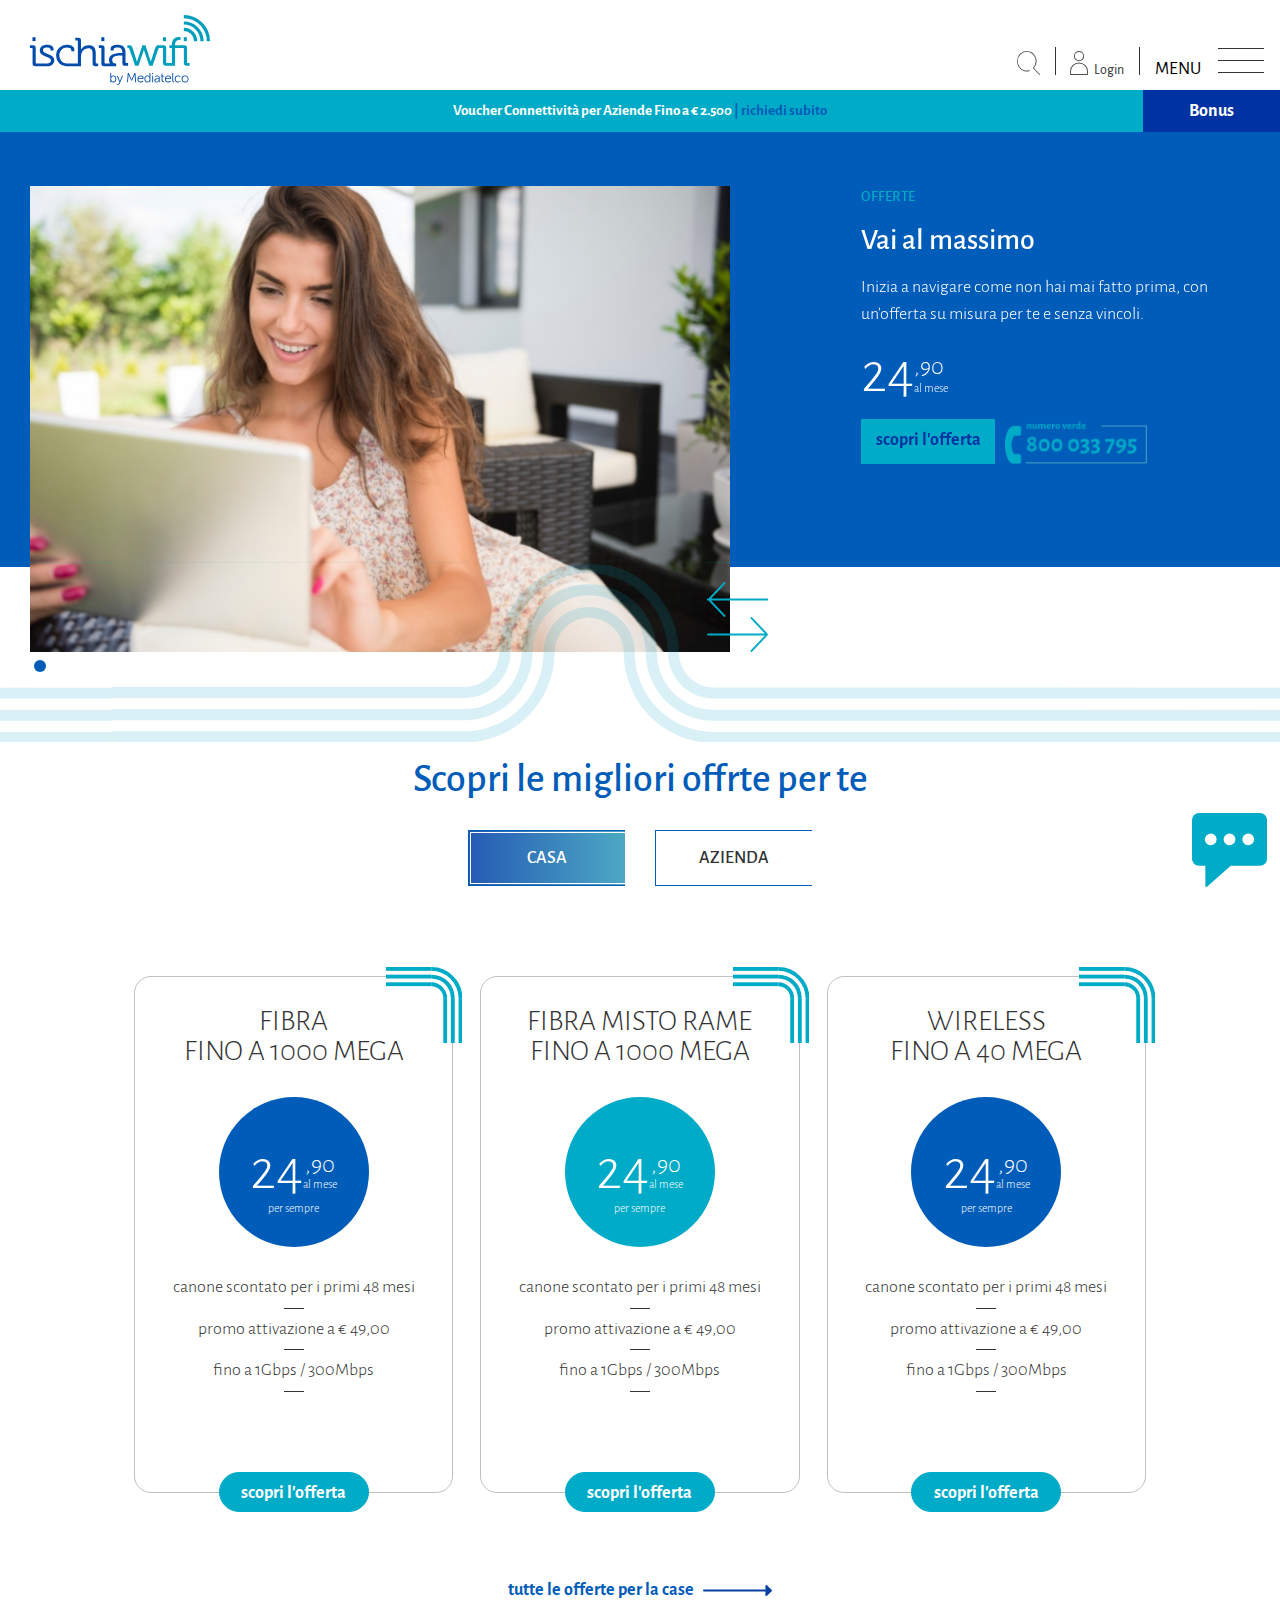
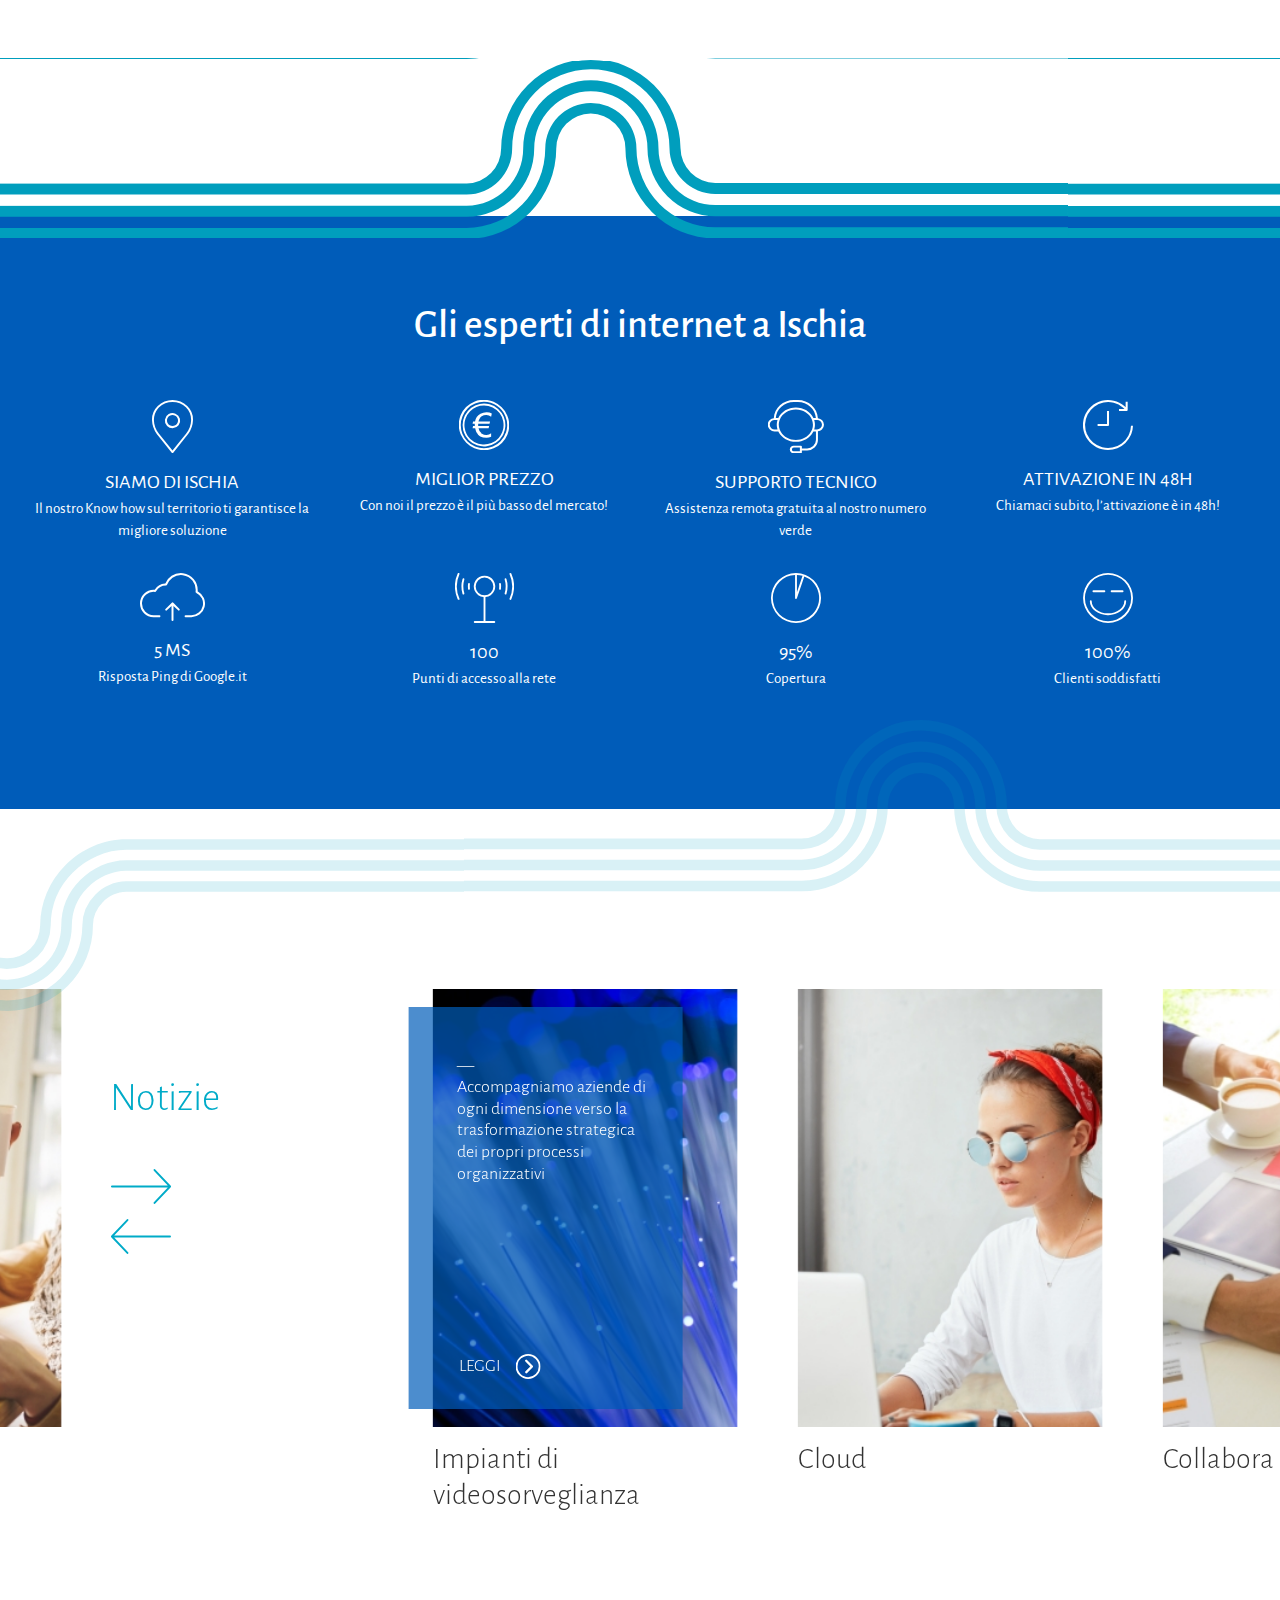
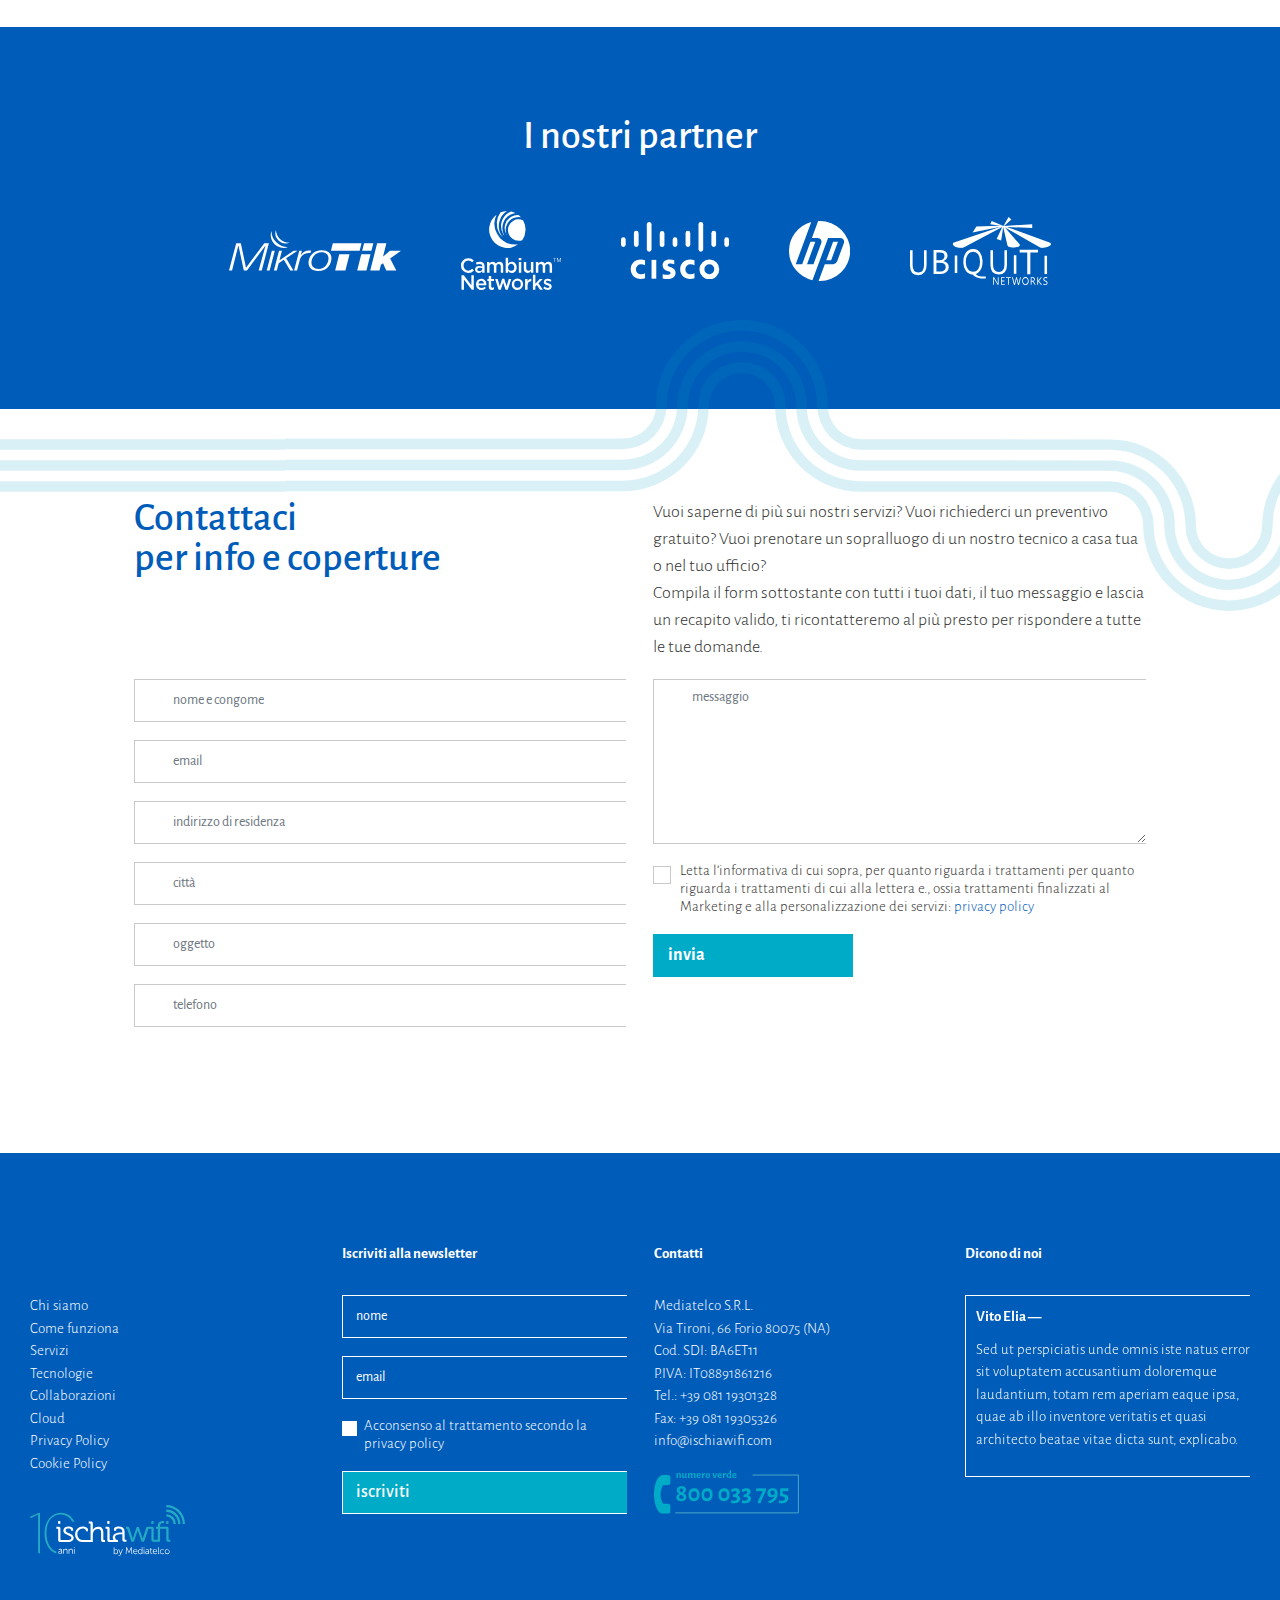
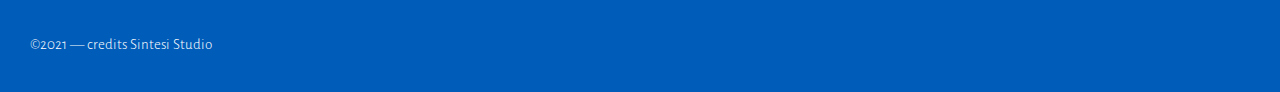
==== index.html @ 4b5c7eb9 "initial commit" ====
<!doctype>
<html lang="it">
    <head>
        <meta charset="utf-8" />
        <meta name="viewport" content="width=device-width, initial-scale=1" />
        <meta http-equiv="X-UA-Compatible" content="IE=edge" />
        <meta name="robots" content="noindex,nofollow" /> <!-- DA ELIMINARE IN LIVE -->
        <link rel="stylesheet" href="https://cdnjs.cloudflare.com/ajax/libs/font-awesome/6.1.0/css/all.min.css" integrity="sha512-10/jx2EXwxxWqCLX/hHth/vu2KY3jCF70dCQB8TSgNjbCVAC/8vai53GfMDrO2Emgwccf2pJqxct9ehpzG+MTw==" crossorigin="anonymous" referrerpolicy="no-referrer" />
        <link rel="stylesheet" href="https://cdnjs.cloudflare.com/ajax/libs/animate.css/4.1.1/animate.min.css" />
        <!-- <link rel="stylesheet" href="assets/css/jquery.fancybox.min.css" /> -->
        <link rel="stylesheet" href="assets/css/bootstrap.min.css" />
        <link rel="stylesheet" href="assets/css/swiper-bundle.min.css" />
        <link rel="stylesheet" href="assets/css/frontend.min.css" />
        <title>Ischia WiFi</title>
    </head>
    <body>
        <div class="app" id="app">
            <div class="app-content" id="app-content">
                <header>
                    <nav class="navbar-box fixed-top" id="nav-1">
                        <div class="container-full">
                            <a class="navbar-logo" href="/">
                                <img src="assets/images/logo.svg" alt="Ischia Wifi"/>
                            </a>

                            <div class="navbar-menu-wrap">
                                <ul class="navbar-menu">
                                    <li>
                                        <a href="">
                                            <img src="assets/images/icons/search.svg" alt="cerca" />
                                        </a>
                                    </li>
                                    <li>
                                        <a href="">
                                            <img src="assets/images/icons/account.svg" alt="Login" /> <span>Login</span>
                                        </a>
                                    </li>
                                    <li>
                                        <button class="navbar-toggler collapsed mr-auto" type="button" data-name="menu" data-toggle="collapse" data-target="#mainNavbar" aria-controls="mainNavbar" aria-expanded="false" aria-label="Toggle navigation">
                                            <span></span>
                                            <span></span>
                                            <span></span>
                                        </button>
                                    </li>
                                </ul>
                            </div>
                        </div>
                    </nav>


                    <nav class="menu1" id="menu1">
                        <div class="menu1-content">
                            <div class="container-full">
                                <div class="menu-1-header">
                                    <img src="assets/images/logo2.svg" style="width: 100%; max-width: 155px;">
                                </div>
                                <div class="row">
                                    <div class="col-lg-3 offset-lg-7">
                                        <button class="navbar-toggler me-auto" type="button" data-toggle="collapse" data-target="#mainNavbar" aria-controls="mainNavbar" aria-expanded="false" aria-label="Toggle navigation">
                                            <span></span>
                                            <span></span>
                                            <span></span>
                                        </button>
                                        
                                        <ul class="main">
                                            <li>
                                                <a href="#" class="active">Home</a>
                                            </li>
                                            <li>
                                                <a href="#" class="">Chi siamo</a>
                                            </li>
                                            <li>
                                                <a class="dropdown-toggle" href="#" id="navbarDropdown-1" role="button" data-toggle="dropdown" aria-haspopup="true" aria-expanded="false">
                                                    Privati
                                                </a>
                                                <div class="dropdown-menu" aria-labelledby="navbarDropdown-1">
                                                    <a class="dropdown-itemx" href="#">sotto menu</a>
                                                    <a class="dropdown-itemx" href="#">sotto menu</a>
                                                    <a class="dropdown-itemx" href="#">sotto menu</a>
                                                </div>
                                            </li>
                                            <li>
                                                <a class="dropdown-toggle" href="#" id="navbarDropdown-2" role="button" data-toggle="dropdown" aria-haspopup="true" aria-expanded="false">
                                                    Partite iva e aziende
                                                </a>
                                                <div class="dropdown-menu" aria-labelledby="navbarDropdown-2">
                                                    <a class="dropdown-itemx" href="#">sotto menu</a>
                                                    <a class="dropdown-itemx" href="#">sotto menu</a>
                                                    <a class="dropdown-itemx" href="#">sotto menu</a>
                                                </div>
                                            </li>
                                            <li>
                                                <a class="dropdown-toggle" href="#" id="navbarDropdown-2" role="button" data-toggle="dropdown" aria-haspopup="true" aria-expanded="false">
                                                    Servizi
                                                </a>
                                                <div class="dropdown-menu" aria-labelledby="navbarDropdown-2">
                                                    <a class="dropdown-itemx" href="#">sotto menu</a>
                                                    <a class="dropdown-itemx" href="#">sotto menu</a>
                                                    <a class="dropdown-itemx" href="#">sotto menu</a>
                                                </div>
                                            </li>
                                            <li>
                                                <a href="#" class="">Collabora con noi</a>
                                            </li>
                                            <li>
                                                <a href="#" class="">Contatti</a>
                                            </li>
                                        </ul>

                                        <div style="margin: 15px 0;">
                                            <a href="tel:800033795" target="_blank" rel="nofollow">
                                                <img src="assets/images/numero-verde.png" />
                                            </a>
                                        </div>

                                        <ul class="social-menu">
                                            <li><a href="#"><i class="fa-brands fa-facebook-square"></i></a></li>
                                            <li><a href="#"><i class="fa-brands fa-instagram-square"></i></a></li>
                                        </ul>
                                    </div>
                                </div>
                            </div>
                        </div>
                    </nav>
                </header>


                <main>
                    <section class="promo-top-line">
                        <div class="container-full">
                            Voucher Connettività per Aziende Fino a € 2.500 
                            <a href="#">| richiedi subito</a>
                            <a class="btn btn-primary" href="#">Bonus</a>
                        </div>
                    </section>



                    <section class="section-home-01 bg-10 half-top">
                        <div class="swiper-box swiper-box-home1">
                            <div class="swiper swiper-home1">
                                <div class="swiper-wrapper">
                                    <div class="swiper-slide">
                                        <div class="container-full">
                                            <div class="row">
                                                <div class="col-lg-7">
                                                    <div class="figure-3-2">
                                                        <figure class="img-bgas">
                                                            <img src="assets/images/examples/foto-01.jpg" />
                                                        </figure>
                                                    </div>
                                                </div>
                                                <div class="col-lg-4 offset-lg-1">
                                                    <div class="promo-item-swiper">
                                                        <div class="promo-type">Offerte</div>
                                                        <h3>Vai al massimo</h3>
                                                        <p>Inizia a navigare come non hai mai fatto prima, con un’offerta su misura per te e senza vincoli.</p>
                                                        <div class="pricebox">
                                                            <span>24</span>
                                                            <span>
                                                                <span>,90</span>
                                                                <span>al mese</span>
                                                            </span>
                                                        </div>
                                                        <ul class="buttons">
                                                            <li>
                                                                <a class="btn btn-30" href="#">scopri l'offerta</a>
                                                            </li>
                                                            <li>
                                                                <a class="numer-verde" href="tel:800033795" target="_blank" rel="nofollow">
                                                                    <img class="numero-verde" src="assets/images/numero-verde.png" />
                                                                </a>
                                                            </li>
                                                        </ul>
                                                    </div>
                                                </div>
                                            </div>
                                        </div>
                                    </div>
                                </div>
                            </div>
                            <div 
                                class="trama enllax"
                                data-enllax-offset="0"
                                data-enllax-ratio="-.2"
                                data-enllax-type="background"
                                data-enllax-direction="horizontal"
                            ></div>
                            <div class="swiper-pagination"></div>
                            <div class="swiper-palette">
                                <div class="swiper-button-prev"></div>
                                <div class="swiper-button-next"></div>
                            </div>
                        </div>
                    </section>


                    <section class="section-main only-padding-bottom pt-3">
                        <div class="container-full"> <!-- .container -->
                            <div class="section-title text-center">
                                <h2>Scopri le migliori offrte per te</h2>
                            </div>

                            <div class="promoTab-wrap">
                                <ul class="nav nav-tabs" id="promoTab" role="tablist">
                                    <li class="nav-item" role="presentation">
                                        <button class="nav-link active" id="home-tab" data-bs-toggle="tab" data-bs-target="#home" type="button" role="tab" aria-controls="home" aria-selected="true">Casa</button>
                                    </li>
                                    <li class="nav-item" role="presentation">
                                        <button class="nav-link" id="business-tab" data-bs-toggle="tab" data-bs-target="#business" type="button" role="tab" aria-controls="business" aria-selected="false">Azienda</button>
                                    </li>
                                </ul>
                                <div class="tab-content" id="promoTabContent">
                                    <div class="tab-pane fade show active" id="home" role="tabpanel" aria-labelledby="home-tab">
                                        <div class="row"> <!-- .row -->
                                            <div class="col-xl-10 offset-xl-1">
                                                <div class="row mb-5">
                                                    <div class="col-md-6 col-lg-4">
                                                        <article class="promo-item">
                                                            <a href="#">
                                                                <h3>Fibra<br/>fino a 1000 mega</h3>
                                                                <div class="pricebox">
                                                                    <span>24</span>
                                                                    <span>
                                                                        <span>,90</span>
                                                                        <span>al mese</span>
                                                                        <span>per sempre</span>
                                                                    </span>
                                                                </div>
                                                                <ul class="listbox">
                                                                    <li>canone scontato per i primi 48 mesi</li>
                                                                    <li>promo attivazione a € 49,00</li>
                                                                    <li>fino a 1Gbps / 300Mbps</li>
                                                                </ul>
                                                                <ul class="buttons">
                                                                    <li>
                                                                        <button class="btn btn-30">
                                                                            scopri l'offerta
                                                                        </button>
                                                                    </li>
                                                                </ul>
                                                            </a>
                                                        </article>
                                                    </div>
                                                    <div class="col-md-6 col-lg-4">
                                                        <article class="promo-item">
                                                            <a href="#">
                                                                <h3>Fibra misto rame<br/>fino a 1000 mega</h3>
                                                                <div class="pricebox bg-30">
                                                                    <span>24</span>
                                                                    <span>
                                                                        <span>,90</span>
                                                                        <span>al mese</span>
                                                                        <span>per sempre</span>
                                                                    </span>
                                                                </div>
                                                                <ul class="listbox">
                                                                    <li>canone scontato per i primi 48 mesi</li>
                                                                    <li>promo attivazione a € 49,00</li>
                                                                    <li>fino a 1Gbps / 300Mbps</li>
                                                                </ul>
                                                                <ul class="buttons">
                                                                    <li>
                                                                        <button class="btn btn-30">
                                                                            scopri l'offerta
                                                                        </button>
                                                                    </li>
                                                                </ul>
                                                            </a>
                                                        </article>
                                                    </div>
                                                    <div class="col-md-6 col-lg-4">
                                                        <article class="promo-item">
                                                            <a href="#">
                                                                <h3>Wireless<br/>fino a 40 mega</h3>
                                                                <div class="pricebox">
                                                                    <span>24</span>
                                                                    <span>
                                                                        <span>,90</span>
                                                                        <span>al mese</span>
                                                                        <span>per sempre</span>
                                                                    </span>
                                                                </div>
                                                                <ul class="listbox">
                                                                    <li>canone scontato per i primi 48 mesi</li>
                                                                    <li>promo attivazione a € 49,00</li>
                                                                    <li>fino a 1Gbps / 300Mbps</li>
                                                                </ul>
                                                                <ul class="buttons">
                                                                    <li>
                                                                        <button class="btn btn-30">
                                                                            scopri l'offerta
                                                                        </button>
                                                                    </li>
                                                                </ul>
                                                            </a>
                                                        </article>
                                                    </div>
                                                </div>

                                                <div class="text-center mb-5">
                                                    <a href="#" class="link-all">
                                                        tutte le offerte per la case&nbsp;&nbsp;&nbsp;<img src="assets/images/icons/arrow2-next-blue.svg" />
                                                    </a>
                                                </div>
                                            </div>
                                        </div> <!-- /.row -->
                                    </div>
                                    <div class="tab-pane fade" id="business" role="tabpanel" aria-labelledby="business-tab">
                                        <div class="row"> <!-- .row -->
                                            <div class="col-xl-10 offset-xl-1">
                                                <div class="row mb-5">
                                                    <div class="col-md-6 col-lg-4">
                                                        <article class="promo-item">
                                                            <a href="#">
                                                                <h3>Fibra<br/>fino a 1000 mega</h3>
                                                                <div class="pricebox">
                                                                    <span>24</span>
                                                                    <span>
                                                                        <span>,90</span>
                                                                        <span>al mese</span>
                                                                        <span>per sempre</span>
                                                                    </span>
                                                                </div>
                                                                <ul class="listbox">
                                                                    <li>canone scontato per i primi 48 mesi</li>
                                                                    <li>promo attivazione a € 49,00</li>
                                                                    <li>fino a 1Gbps / 300Mbps</li>
                                                                </ul>
                                                                <ul class="buttons">
                                                                    <li>
                                                                        <button class="btn btn-30">
                                                                            scopri l'offerta
                                                                        </button>
                                                                    </li>
                                                                </ul>
                                                            </a>
                                                        </article>
                                                    </div>
                                                    <div class="col-md-6 col-lg-4">
                                                        <article class="promo-item">
                                                            <a href="#">
                                                                <h3>Fibra misto rame<br/>fino a 1000 mega</h3>
                                                                <div class="pricebox bg-30">
                                                                    <span>24</span>
                                                                    <span>
                                                                        <span>,90</span>
                                                                        <span>al mese</span>
                                                                        <span>per sempre</span>
                                                                    </span>
                                                                </div>
                                                                <ul class="listbox">
                                                                    <li>canone scontato per i primi 48 mesi</li>
                                                                    <li>promo attivazione a € 49,00</li>
                                                                    <li>fino a 1Gbps / 300Mbps</li>
                                                                </ul>
                                                                <ul class="buttons">
                                                                    <li>
                                                                        <button class="btn btn-30">
                                                                            scopri l'offerta
                                                                        </button>
                                                                    </li>
                                                                </ul>
                                                            </a>
                                                        </article>
                                                    </div>
                                                    <div class="col-md-6 col-lg-4">
                                                        <article class="promo-item">
                                                            <a href="#">
                                                                <h3>Wireless<br/>fino a 40 mega</h3>
                                                                <div class="pricebox">
                                                                    <span>24</span>
                                                                    <span>
                                                                        <span>,90</span>
                                                                        <span>al mese</span>
                                                                        <span>per sempre</span>
                                                                    </span>
                                                                </div>
                                                                <ul class="listbox">
                                                                    <li>canone scontato per i primi 48 mesi</li>
                                                                    <li>promo attivazione a € 49,00</li>
                                                                    <li>fino a 1Gbps / 300Mbps</li>
                                                                </ul>
                                                                <ul class="buttons">
                                                                    <li>
                                                                        <button class="btn btn-30">
                                                                            scopri l'offerta
                                                                        </button>
                                                                    </li>
                                                                </ul>
                                                            </a>
                                                        </article>
                                                    </div>
                                                </div>

                                                <div class="text-center">
                                                    <a href="#" class="link-all">
                                                        tutte le offerte per la aziende&nbsp;&nbsp;&nbsp;<img src="assets/images/icons/arrow2-next-blue.svg" />
                                                    </a>
                                                </div>
                                            </div>
                                        </div> <!-- /.row -->
                                    </div>
                                </div>
                            </div>
                        </div> <!-- /.container -->
                        <div 
                            class="home-trama2"
                            data-enllax-offset="0"
                            data-enllax-ratio=".2"
                            data-enllax-type="background"
                            data-enllax-direction="horizontal"
                        ></div>
                    </section>



                    <section class="section-main bg-10">
                        <div class="container-full">
                            <div class="section-title text-center mb-5">
                                <h2>Gli esperti di internet a Ischia</h2>
                            </div>
                            <div class="row">
                                <div class="col-6 col-md-4 col-lg-3">
                                    <article class="service-item">
                                        <img class="ico" src="assets/images/icons/map.svg" />
                                        <h4>Siamo di Ischia</h4>
                                        <p>Il nostro Know how sul territorio ti garantisce la migliore soluzione</p>
                                    </article>
                                </div>
                                <div class="col-6 col-md-4 col-lg-3">
                                    <article class="service-item">
                                        <img class="ico" src="assets/images/icons/miglior-prezzo.svg" />
                                        <h4>Miglior prezzo</h4>
                                        <p>Con noi il prezzo è il più basso del mercato!</p>
                                    </article>
                                </div>
                                <div class="col-6 col-md-4 col-lg-3">
                                    <article class="service-item">
                                        <img class="ico" src="assets/images/icons/supporto-tecnico.svg" />
                                        <h4>Supporto tecnico</h4>
                                        <p>Assistenza remota gratuita al nostro numero verde</p>
                                    </article>
                                </div>
                                <div class="col-6 col-md-4 col-lg-3">
                                    <article class="service-item">
                                        <img class="ico" src="assets/images/icons/tempo-attivazione.svg" />
                                        <h4>Attivazione in 48H</h4>
                                        <p>Chiamaci subito, l’attivazione è in 48h!</p>
                                    </article>
                                </div>
                                <div class="col-6 col-md-4 col-lg-3">
                                    <article class="service-item">
                                        <img class="ico" src="assets/images/icons/ping.svg" />
                                        <h4>5 MS</h4>
                                        <p>Risposta Ping di Google.it</p>
                                    </article>
                                </div>
                                <div class="col-6 col-md-4 col-lg-3">
                                    <article class="service-item">
                                        <img class="ico" src="assets/images/icons/punti-accesso.svg" />
                                        <h4>100</h4>
                                        <p>Punti di accesso alla rete</p>
                                    </article>
                                </div>
                                <div class="col-6 col-md-4 col-lg-3">
                                    <article class="service-item">
                                        <img class="ico" src="assets/images/icons/copertura.svg" />
                                        <h4>95%</h4>
                                        <p>Copertura</p>
                                    </article>
                                </div>
                                <div class="col-6 col-md-4 col-lg-3">
                                    <article class="service-item">
                                        <img class="ico" src="assets/images/icons/smile.svg" />
                                        <h4>100%</h4>
                                        <p>Clienti soddisfatti</p>
                                    </article>
                                </div>
                            </div>
                        </div>
                        <div 
                            class="home-trama3"
                            data-enllax-offset="0"
                            data-enllax-ratio="-.2"
                            data-enllax-type="background"
                            data-enllax-direction="horizontal"
                        ></div>
                    </section>



                    <section class="section section-main section-home-notices">
                        
                        <div class="container-full">
                            <div class="swiper-box swiper-box-notices">
                                <div class="swiper swiper-notices">
                                    <div class="swiper-wrapper">
                                        <div class="swiper-slide">
                                            <div class="notice-item">
                                                <a href="#">
                                                    <div class="figure-r2">
                                                        <figure class="img-bgas">
                                                            <img src="assets/images/examples/notice-01.jpg"
                                                                srcset=""
                                                                sizes="" 
                                                                alt="" 
                                                            />
                                                        </figure>
                                                        <div class="notice-item-content">
                                                            <span>
                                                                Accompagniamo aziende di ogni dimensione verso la trasformazione strategica dei propri processi organizzativi
                                                            </span>
                                                            <div>
                                                                <span class="link-more" href="#" rel="nofollow">Leggi</span>
                                                            </div>
                                                        </div>
                                                    </div>
                                                    <div class="notice-body">
                                                        <h3>Cloud</h3>
                                                    </div>
                                                </a>
                                            </div>
                                        </div>
                                        <div class="swiper-slide">
                                            <div class="notice-item">
                                                <a href="#">
                                                    <div class="figure-r2">
                                                        <figure class="img-bgas">
                                                            <img src="assets/images/examples/notice-02.jpg"
                                                                srcset=""
                                                                sizes="" 
                                                                alt="" 
                                                            />
                                                        </figure>
                                                        <div class="notice-item-content">
                                                            <span>
                                                                Accompagniamo aziende di ogni dimensione verso la trasformazione strategica dei propri processi organizzativi
                                                            </span>
                                                            <div>
                                                                <span class="link-more" href="#" rel="nofollow">Leggi</span>
                                                            </div>
                                                        </div>
                                                    </div>
                                                    <div class="notice-body">
                                                        <h3>Collabora con noi</h3>
                                                    </div>
                                                </a>
                                            </div>
                                        </div>
                                        <div class="swiper-slide">
                                            <div class="notice-item">
                                                <a href="#">
                                                    <div class="figure-r2">
                                                        <figure class="img-bgas">
                                                            <img src="assets/images/examples/notice-03.jpg"
                                                                srcset=""
                                                                sizes="" 
                                                                alt="" 
                                                            />
                                                        </figure>
                                                        <div class="notice-item-content">
                                                            <span>
                                                                Accompagniamo aziende di ogni dimensione verso la trasformazione strategica dei propri processi organizzativi
                                                            </span>
                                                            <div>
                                                                <span class="link-more" href="#" rel="nofollow">Leggi</span>
                                                            </div>
                                                        </div>
                                                    </div>
                                                    <div class="notice-body">
                                                        <h3>Ospitalità</h3>
                                                    </div>
                                                </a>
                                            </div>
                                        </div>
                                        <div class="swiper-slide">
                                            <div class="notice-item">
                                                <a href="#">
                                                    <div class="figure-r2">
                                                        <figure class="img-bgas">
                                                            <img src="assets/images/examples/notice-04.jpg"
                                                                srcset=""
                                                                sizes="" 
                                                                alt="" 
                                                            />
                                                        </figure>
                                                        <div class="notice-item-content">
                                                            <span>
                                                                Accompagniamo aziende di ogni dimensione verso la trasformazione strategica dei propri processi organizzativi
                                                            </span>
                                                            <div>
                                                                <span class="link-more" href="#" rel="nofollow">Leggi</span>
                                                            </div>
                                                        </div>
                                                    </div>
                                                    <div class="notice-body">
                                                        <h3>Impianti di videosorveglianza</h3>
                                                    </div>
                                                </a>
                                            </div>
                                        </div>
                                    </div>
                    
                                    <div class="slide-main">
                                        <div class="section-title">
                                            <h2>Notizie</h2>
                                        </div>
                                        <div class="swiper-palette">
                                            <div class="swiper-button-next"></div>
                                            <div class="swiper-button-prev"></div>
                                        </div>
                                    </div>
                    
                                    <!-- <div class="swiper-palette">
                                        <div class="swiper-button-next"></div>
                                        <div class="swiper-button-prev"></div>
                                    </div> -->
                                </div>
                            </div>
                        </div>
                    </section>



                    <section class="section-main bg-10">
                        <div class="container-full">
                            <div class="section-title text-center mb-5">
                                <h2>I nostri partner</h2>
                            </div>
                            <div class="partners">
                                <ul>
                                    <li>
                                        <img src="/assets/images/partners/microtik.svg" alt="MicroTik" />
                                    </li>
                                    <li>
                                        <img src="/assets/images/partners/cambium-networks.svg" alt="MicroTik" />
                                    </li>
                                    <li>
                                        <img src="/assets/images/partners/cisco.svg" alt="Cisco" />
                                    </li>
                                    <li>
                                        <img src="/assets/images/partners/hp.svg" alt="HP" />
                                    </li>
                                    <li>
                                        <img src="/assets/images/partners/ubiquity.svg" alt="Ubiquity" />
                                    </li>
                                </ul>
                            </div>
                        </div>
                        <div
                            class="home-trama3"
                            data-enllax-offset="0"
                            data-enllax-ratio=".2"
                            data-enllax-type="background"
                            data-enllax-direction="horizontal"
                        ></div>
                    </section>




                    <section class="section-main">
                        <div class="container-full">
                            <div class="row">
                                <div class="col-xl-10 offset-xl-1">
                                    <div class="row">
                                        <div class="col-lg-6">
                                            <div class="section-title mb-5">
                                                <h2>Contattaci <br/>per info e coperture</h2>
                                            </div>
                                        </div>
                                        <div class="col-lg-6">
                                            <p>
                                                Vuoi saperne di più sui nostri servizi? Vuoi richiederci un preventivo gratuito? Vuoi prenotare un sopralluogo di un nostro tecnico a casa tua o nel tuo ufficio?
                                                <br/>
                                                Compila il form sottostante con tutti i tuoi dati, il tuo messaggio e lascia un recapito valido, ti ricontatteremo al più presto per rispondere a tutte le tue domande.
                                            </p>
                                        </div>
                                    </div>
                                    <form id="form-1" class="form-1" method="post" action="#">
                                    <div class="row">
                                        <div class="col-lg-6">
                                            <div class="input-group mb-3">
                                                <span class="input-group-text" id="addon1-name">
                                                    <i class="fa-solid fa-circle-user"></i>
                                                </span>
                                                <input type="text" class="form-control" name="name" id="name" placeholder="nome e congome" aria-label="nome e cognome" aria-describedby="addon1-name" />
                                            </div>
                                            <div class="input-group mb-3">
                                                <span class="input-group-text" id="addon1-email">
                                                    <i class="fa-solid fa-at"></i>
                                                </span>
                                                <input type="email" class="form-control" name="email" id="email" placeholder="email" aria-label="email" aria-describedby="addon1-email" />
                                            </div>
                                            <div class="input-group mb-3">
                                                <span class="input-group-text" id="addon1-address">
                                                    <i class="fa-solid fa-location-pin"></i>
                                                </span>
                                                <input type="text" class="form-control" name="address" id="address" placeholder="indirizzo di residenza" aria-label="indirizzo di residenza" aria-describedby="addon1-address" />
                                            </div>
                                            <div class="input-group mb-3">
                                                <span class="input-group-text" id="addon1-city">
                                                    <i class="fa-solid fa-location-pin"></i>
                                                </span>
                                                <input type="text" class="form-control" name="city" id="city" placeholder="città" aria-label="città" aria-describedby="addon1-city" />
                                            </div>
                                            <div class="input-group mb-3">
                                                <span class="input-group-text" id="addon1-object">
                                                    <i class="fa-solid fa-pen"></i>
                                                </span>
                                                <input type="text" class="form-control" name="subject" id="subject" placeholder="oggetto" aria-label="oggetto" aria-describedby="addon1-object" />
                                            </div>
                                            <div class="input-group mb-3">
                                                <span class="input-group-text" id="addon1-phone">
                                                    <i class="fa-solid fa-phone"></i>
                                                </span>
                                                <input type="text" class="form-control" name="phone" id="phone" placeholder="telefono" aria-label="telefono" aria-describedby="addon1-phone" />
                                            </div>
                                        </div>
                                        <div class="col-lg-6">
                                            <div class="input-group mb-3 input-group-textarea">
                                                <span class="input-group-text" id="addon1-message">
                                                    <i class="fa-solid fa-pen"></i>
                                                </span>
                                                <textarea class="form-control" name="message" id="message" placeholder="messaggio" aria-label="messaggio" aria-describedby="addon1-message"></textarea>
                                            </div>

                                            <div class="form-check mb-3">
                                                <input class="form-check-input" type="checkbox" value="1" id="privacy">
                                                <label class="form-check-label" for="privacy">
                                                    Letta l’informativa di cui sopra, per quanto riguarda i trattamenti per quanto riguarda i trattamenti di cui alla lettera e., ossia trattamenti finalizzati al Marketing e alla personalizzazione dei servizi:
                                                    <a href="#" target="_blank">privacy policy</a>
                                                </label>
                                            </div>

                                            <button type="submit" class="btn btn-primary">
                                                invia
                                            </button>
                                        </div>
                                    </div>
                                    </form>
                                </div>
                            </div>
                            
                        </div>
                    </section>
                    
                </main>

                <footer>
                    <div class="container-full">
                        <div class="row">
                            <div class="col-lg-3">
                                <div class="footer-title">&nbsp;</div>
                                <ul class="footer-menu">
                                    <li><a href="#">Chi siamo</a></li>
                                    <li><a href="#">Come funziona</a></li>
                                    <li><a href="#">Servizi</a></li>
                                    <li><a href="#">Tecnologie</a></li>
                                    <li><a href="#">Collaborazioni</a></li>
                                    <li><a href="#">Cloud</a></li>
                                    <li><a href="#">Privacy Policy</a></li>
                                    <li><a href="#">Cookie Policy</a></li>
                                </ul>
                                <div class="logo">
                                    <img src="assets/images/logo2.svg" />
                                </div>
                            </div>
                            <div class="col-lg-3">
                                <div class="footer-title">Iscriviti alla newsletter</div>
                                <form id="form-newsletter" class="form-1" method="post" action="#">
                                    <div class="mb-3">
                                        <input type="text" class="form-control" name="newsletter_name" id="newsletter_name" placeholder="nome" />
                                    </div>
                                    <div class="mb-3">
                                        <input type="email" class="form-control" name="newsletter_email" id="newsletter_email" placeholder="email" />
                                    </div>
                                    <div class="form-check mb-3">
                                        <input class="form-check-input" type="checkbox" value="1" id="privacy">
                                        <label class="form-check-label" for="privacy">
                                            Acconsenso al trattamento secondo la <a href="#" target="_blank">privacy policy</a>
                                        </label>
                                    </div>
                                    <div class="mb-3">
                                        <button type="submit" class="btn btn-primary">
                                            iscriviti
                                        </button>
                                    </div>
                                </form>
                            </div>
                            <div class="col-lg-3">
                                <div class="footer-title">Contatti</div>
                                Mediatelco S.R.L.<br/>
                                Via Tironi, 66 Forio 80075 (NA)<br/>
                                Cod. SDI: BA6ET11 <br/>
                                P.IVA: IT08891861216<br/>
                                Tel.: +39 081 19301328<br/>
                                Fax: +39 081 19305326<br/>
                                info@ischiawifi.com<br/>
                                <div style="margin-bottom: 15px;"></div>
                                
                                <a href="tel:800033795" target="_blank" rel="nofollow">
                                    <img src="assets/images/numero-verde.png" style="margin-bottom: 15px;" />
                                </a>

                                <ul class="social-menu">
                                    <li><a href="#"><i class="fa-brands fa-facebook-square"></i></a></li>
                                    <li><a href="#"><i class="fa-brands fa-instagram-square"></i></a></li>
                                </ul>
                            </div>
                            <div class="col-lg-3">
                                <div class="footer-title">Dicono di noi</div>
                                
                                <div class="footer-reviews">
                                    <div class="swiper-box swiper-box-reviews">
                                        <div class="swiper swiper-reviews">
                                            <div class="swiper-wrapper">
                                                <div class="swiper-slide">
                                                    <article class="footer-review">
                                                        <div class="author">Vito Elia</div>
                                                        <p>
                                                            Sed ut perspiciatis unde omnis iste natus error sit voluptatem accusantium doloremque laudantium, totam rem aperiam eaque ipsa, quae ab illo inventore veritatis et quasi architecto beatae vitae dicta sunt, explicabo.
                                                        </p>
                                                    </article>
                                                </div>
                                                <div class="swiper-slide">
                                                    <article class="footer-review">
                                                        <div class="author">Mario Iacono</div>
                                                        <p>
                                                            Sed ut perspiciatis unde omnis iste natus error sit voluptatem accusantium doloremque laudantium, totam rem aperiam eaque ipsa, quae ab illo inventore veritatis et quasi architecto beatae vitae dicta sunt, explicabo.
                                                        </p>
                                                    </article>
                                                </div>
                                            </div>
                                        </div>
                                    </div>
                                </div>
                            </div>
                        </div>

                        <div class="row">
                            <div class="col-lg-12">
                                ©2021 — credits <a href="https://www.sintesistudio.com" target="_blank">Sintesi Studio</a>
                            </div>
                            <div class="col-lg-3">
                                
                            </div>
                        </div>
                    </div>
                </footer>

                <ul class="fixed-buttons">
                    <li><a href="" target="_blank"><img src="assets/images/icons/chat.svg" /></a></li>
                </ul>
            </div>
        </div>

        <script src="assets/js/jquery-3.6.0.min.js"></script>
        <script src="assets/js/bootstrap.min.js"></script>
        <script src="assets/js/swiper-bundle.min.js"></script>
        <!-- <script src="assets/js/rellax.min.js"></script> -->
        <script src="assets/js/jquery.enllax.min.js"></script>
        <!-- <script src="assets/js/jquery.fancybox.min.js"></script> -->

        <script src="assets/js/main.js"></script>
    </body>
</html>
---- assets/css/frontend.min.css ----
@import url("https://fonts.googleapis.com/css2?family=Alegreya+Sans:wght@300;400;500;700&display=swap");.menu1 ul.main li,.menu1 ul.main a,.menu1 ul.main a:visited,.menu1 ul.lang-menu,.menu1 ul.social-menu,html,body,.hero-phrase .hero-phrase-content>span:nth-child(2),.link-more,footer{font-family:"Alegreya Sans",sans-serif;font-weight:300;font-style:normal}.navbar-toggler::before,header .navbar-menu li>a{font-family:"Alegreya Sans",sans-serif;font-weight:400;font-style:normal}header .navbar-menu li,.menu1 ul li a.active,.menu1 ul li a:hover,h1,h2,h3,h4,h5,h6,.btn,.promo-top-line,.hero-phrase .hero-phrase-content>span:nth-child(1),footer .footer-title{font-family:"Alegreya Sans",sans-serif;font-weight:700;font-style:normal}*:focus{outline:none !important}.pt-10,.py-10{padding-top:8rem !important}.pb-10,.py-10{padding-bottom:8rem !important}.mt-10,.my-10{padding-top:8rem !important}.mb-10,.my-10{padding-bottom:8rem !important}.bg-transparent{background-color:transparent}.no-gutter.row{margin-left:0;margin-right:0}.no-gutter.container,.no-gutter.container-fluid,.no-gutter>[class^="col-"]{padding-left:0;padding-right:0}.no-padding{padding:0 !important}.full-height{height:100%}.full-height-vh{min-height:100vh;position:relative}.full-width{width:100%}@media screen and (max-width: 991px){.order-lg-0{order:0}.order-lg-1{order:1}}.flutter-wrap{position:relative;display:flex;flex-wrap:wrap}.flutter-wrap.flutter-right{justify-content:flex-end}.flutter-wrap .flutter-box{max-width:615px;padding-top:5rem;padding-bottom:5rem;padding-left:15px;padding-right:15px}.flex-row{display:flex;flex-wrap:wrap}.flex-col{width:30%}header .navbar-menu,.menu1 ul.lang-menu,.menu1 ul.social-menu,.promo-item .listbox,.promo-item .buttons,.promo-item-swiper .buttons,.partners ul,footer .footer-menu,footer .social-menu,footer .footer-logos,.fixed-buttons{margin:0;padding:0}header .navbar-menu li,.menu1 ul.lang-menu li,.menu1 ul.social-menu li,.promo-item .listbox li,.promo-item .buttons li,.promo-item-swiper .buttons li,.partners ul li,footer .footer-menu li,footer .social-menu li,footer .footer-logos li,.fixed-buttons li{list-style:none}.img{background-position:center;background-repeat:no-repeat;background-size:cover}.img.all{width:100%;height:100%}.img-fixed{background-attachment:fixed}.img-bgas{position:relative;overflow:hidden;margin:0}.img-bgas img,.img-bgas video{object-fit:cover;width:100%;height:100%}.swiper-box-home1 .figure-3-2 figure{position:absolute;top:0;left:0;right:0;bottom:0}.figure-qq{padding-top:100%;position:relative;background-color:#363735}.figure-3-2{padding-top:66.6%;position:relative}.figure-4-3{padding-top:75%;position:relative}.figure-3-4{padding-top:133.33%;position:relative}.figure-16-9{padding-top:56.25%;position:relative}.figure-9-16{padding-top:177.77%;position:relative}.figure-r1{padding-top:66.25%;position:relative}.figure-r2{padding-top:143.33%;position:relative}.figure-qq figure,.figure-4-3 figure,.figure-3-4 figure,.figure-16-9 figure,.figure-9-16 figure,.figure-r1 figure,.figure-r2 figure{position:absolute;top:0;left:0;right:0;bottom:0}.full-width img{width:100%}header .navbar-box{height:90px}header .navbar-box .navbar-logo{position:relative;display:block;height:100%;transition:all .35s ease}header .navbar-box .navbar-logo .logo,header .navbar-box .navbar-logo img{width:100%;height:calc(100% + 10px);transition:all .35s ease}@media screen and (max-width: 575px){header .navbar-box .navbar-logo{width:133px}}.navbar-toggler{position:relative;width:48px;height:28px;padding:0;margin-left:63px}.navbar-toggler:focus{box-shadow:none}.navbar-toggler::before{content:attr(data-name);display:block;width:60px;position:absolute;bottom:-4px;left:-70px;text-transform:uppercase;font-size:18px;transition:color .35s ease}@media screen and (max-width: 767px){.navbar-toggler{margin-left:0}.navbar-toggler::before{display:none}}.navbar-toggler span{display:block;background-color:#333;height:1px;width:100%;margin-bottom:11px;position:relative;right:0;opacity:1;transform:rotate(0deg);transition:transform .35s ease-in-out, background-color .35s ease, width .35s ease-in-out}.navbar-toggler:not(.collapsed){top:-10px}.navbar-toggler:not(.collapsed) span:nth-child(1){position:absolute;right:0;top:5px;transform:rotate(135deg);opacity:0.9}.navbar-toggler:not(.collapsed) span:nth-child(3){position:absolute;right:0;top:5px;width:100%;transform:rotate(-135deg);opacity:0.9}.navbar-toggler:not(.collapsed) span:nth-child(2){opacity:0}header .navbar-box{padding:15px 0;background-color:#fff}header .navbar-box>.container-full{display:flex;flex-wrap:wrap;flex-direction:row;align-items:center;justify-content:space-between;height:100%}header .navbar-box a{color:#005CB9}header .navbar-menu-wrap{position:relative;width:calc(100% - 193px);display:flex;height:100%;flex-direction:row;align-items:flex-end;justify-content:flex-end}@media screen and (max-width: 575px){header .navbar-menu-wrap{width:calc(100% - 133px)}}header .navbar-menu{display:inline-flex;flex-direction:row;align-items:flex-start;justify-content:flex-end;margin-left:-15px;margin-right:-15px;height:100%}header .navbar-menu li{position:relative;display:flex;align-items:flex-end;height:100%;padding-left:15px;padding-right:15px;font-size:14px}header .navbar-menu li>a{display:flex;align-items:flex-end;color:#333;height:100%;fonot-size:15px}header .navbar-menu li>a>span{position:relative;top:6px;margin-left:6px}@media screen and (max-width: 575px){header .navbar-menu li>a>span{display:none}}header .navbar-menu li:before{content:"";display:block;width:1px;height:28px;position:absolute;bottom:0;left:0;background-color:#333}header .navbar-menu li:first-child:before{content:"";display:none}header .navbar-menu li:last-child{padding-right:0}header .navbar-scroll{box-shadow:0 0 5px #ccc}.menu1{overflow:hidden;position:fixed;top:0;bottom:0;right:0;left:0;background-color:rgba(0,0,0,0.7);transition:all .3s ease-in;z-index:-1000;opacity:0;transform:translateY(-100vw)}.menu1 .menu-1-header{padding:15px;height:90px;margin-bottom:30px}.menu1 .menu1-content{display:flex;flex-direction:column;overflow-y:scroll;position:absolute;top:0;bottom:0;right:0;left:0;height:calc(100vh);line-height:1.3;background-color:#005CB9;background-image:url(../images/trama3.svg);background-position:left bottom;background-repeat:no-repeat;color:#fff;z-index:1032;opacity:0;-ms-overflow-style:none;scrollbar-width:none;transition:all .3s ease-in}.menu1 .menu1-content::-webkit-scrollbar{display:none}.menu1 .navbar-toggler{top:-30px;margin-left:15px}.menu1 .navbar-toggler::before{display:none}.menu1 .navbar-toggler span{background-color:#fff}@media screen and (max-width: 991px){.menu1 .navbar-toggler{margin-left:0;left:calc(100% - 30px)}}.menu1 ul{display:flex;flex-direction:column;flex-wrap:wrap;margin:20px 0;padding-left:20px}.menu1 ul li{display:block;font-size:1rem}.menu1 ul li a,.menu1 ul li a:visited{color:#fff;line-height:1;text-transform:lowercase}.menu1 ul li a.active,.menu1 ul li a:hover{color:#fff}.menu1 .dropdown-menu{position:relative;background-color:#005CB9;border:none;transition:all .35s ease}.menu1 .dropdown-menu a{display:block;padding:10px 0 10px 20px;font-size:.85rem !important}.menu1 ul.main{justify-content:center;padding-left:0;margin-bottom:15px}.menu1 ul.main li{padding:10px 0 10px 20px}.menu1 ul.main li,.menu1 ul.main a,.menu1 ul.main a:visited{font-size:1rem}.menu1 ul.main li:last-child{border-top:solid 1px #fff;border-left:solid 1px #fff;border-bottom:solid 1px #fff}.menu1 ul.lang-menu,.menu1 ul.social-menu{flex-direction:row;margin-left:-10px;margin-right:-10px;margin-bottom:0px}.menu1 ul.lang-menu li,.menu1 ul.social-menu li{padding-left:10px;padding-right:10px}.menu1 ul.lang-menu li i,.menu1 ul.social-menu li i{font-size:30px}.menu1 ul.lang-menu{padding-bottom:10px;border-bottom:solid 1px #fff}.menu1 ul.social-menu{margin-top:15px}.menu1 ul.social-menu i{color:#00ABC8}.menu1.show{opacity:1;z-index:1040;transform:translateY(0)}.menu1.show .menu1-content{opacity:1;z-index:1032}a.dropdown-toggle{display:inline-flex;align-items:center}.dropdown-toggle::after{width:13px;height:8px;border-top:none;border-right:none;border-bottom:none;border-left:none;background-image:url(../images/icons/menu-dropdown.svg);background-position:center;background-repeat:no-repeat}#page-loader{position:fixed;top:0;left:0;right:0;bottom:0;display:none;align-items:center;justify-content:center;background-color:rgba(0,0,0,0.6);z-index:3000}#page-loader.show{display:flex}.lds-roller{display:inline-block;position:relative;width:80px;height:80px}.lds-roller div{animation:lds-roller 1.2s cubic-bezier(0.5, 0, 0.5, 1) infinite;transform-origin:40px 40px}.lds-roller div:after{content:" ";display:block;position:absolute;width:7px;height:7px;border-radius:50%;background:#fff;margin:-4px 0 0 -4px}.lds-roller div:nth-child(1){animation-delay:-0.036s}.lds-roller div:nth-child(1):after{top:63px;left:63px}.lds-roller div:nth-child(2){animation-delay:-0.072s}.lds-roller div:nth-child(2):after{top:68px;left:56px}.lds-roller div:nth-child(3){animation-delay:-0.108s}.lds-roller div:nth-child(3):after{top:71px;left:48px}.lds-roller div:nth-child(4){animation-delay:-0.144s}.lds-roller div:nth-child(4):after{top:72px;left:40px}.lds-roller div:nth-child(5){animation-delay:-0.18s}.lds-roller div:nth-child(5):after{top:71px;left:32px}.lds-roller div:nth-child(6){animation-delay:-0.216s}.lds-roller div:nth-child(6):after{top:68px;left:24px}.lds-roller div:nth-child(7){animation-delay:-0.252s}.lds-roller div:nth-child(7):after{top:63px;left:17px}.lds-roller div:nth-child(8){animation-delay:-0.288s}.lds-roller div:nth-child(8):after{top:56px;left:12px}@keyframes lds-roller{0%{transform:rotate(0deg)}100%{transform:rotate(360deg)}}html,body{color:#333;line-height:1.5}@media screen and (max-width: 575px){html,body{font-size:16px}}@media screen and (min-width: 576px){html,body{font-size:16px}}@media screen and (min-width: 768px){html,body{font-size:18px}}@media screen and (min-width: 992px){html,body{font-size:18px}}@media screen and (min-width: 1200px){html,body{font-size:18px}}.app{overflow-x:hidden}main{margin-top:90px}a,a:hover,a:visited{color:#005CB9;text-decoration:none}a:hover{opacity:0.9}b{font-weight:700}.z-index-1{z-index:1}.z-index-2{z-index:2}.no-padding{padding:0}@media screen and (max-width: 991px){.no-mobile{display:none !important}.no-md-mobile{display:none !important}.mobile-order-0{order:0}.mobile-order-1{order:1}.mobile-order-2{order:2}}@media screen and (min-width: 992px){.no-desktop{display:none !important}}.animate__lazy{opacity:0}@media screen and (max-width: 1399px){.container-full{margin-left:30px;margin-right:30px}}@media screen and (min-width: 1400px){.container-full{margin-left:calc(8.33vw + 30px);margin-right:calc(8.33vw + 30px)}}.position-relative{position:relative}.row15{margin-left:-7.5px;margin-right:-7.5px}.row15 [class*="col-"]{padding-right:7.5px;padding-left:7.5px}.bold{font-weight:700}.bg-10{background-color:#005CB9 !important}.bg-10,.bg-10 h1,.bg-10 h2,.bg-10 h3,.bg-10 h4,.bg-10 h5,.bg-10 h6{color:#fff !important}.bg-30{background-color:#00ABC8 !important;color:#fff !important}.bg-03{background-color:#363735;color:#fff}.btn{font-size:1rem;border-radius:0}.btn:focus{box-shadow:none}.btn-primary{background-color:#0033A1;border-color:#0033A1}.btn-primary:hover{background-color:#0033A1;border-color:#0033A1;opacity:0.9}.btn-30{background-color:#00ABC8;border-color:#00ABC8}.btn-30:hover{background-color:#00ABC8;border-color:#00ABC8;opacity:0.9}.section{position:relative;overflow:hidden}.secrtion-overflow-x{overflow-x:hidden}.section-main{position:relative;padding:5rem 0}.section-main.only-padding-top{padding:5rem 0 0 0}.section-main.only-padding-bottom{padding:0 0 5rem 0}.no-overflow{overflow:visible}.section-home{padding:140px 0 180px 0;overflow-x:hidden}.section-first{padding-top:300px}@media screen and (max-width: 575px){.section-first{padding-top:200px}}.section-article{padding-top:120px;padding-bottom:120px}@keyframes uparrow{0%{transform:translateY(0);opacity:0.4}100%{transform:translateY(-0.4em);opacity:0.9}}@keyframes downarrow{0%{transform:translateY(0);opacity:0.4}100%{transform:translateY(0.4em);opacity:0.9}}@keyframes custom-bounce-in-right{0%{transform:translateX(25px);opacity:0}100%{transform:translateX();opacity:1}}.up{animation:uparrow 0.6s infinite alternate ease-in-out}.down{animation:downarrow 0.6s infinite alternate ease-in-out}.arrow-scroll{position:absolute;left:calc(50% - 20px);font-size:72px;transform-origin:50% 50%;z-index:100}@media screen and (max-width: 767px){.arrow-scroll{bottom:25px}}@media screen and (min-width: 768px){.arrow-scroll{bottom:1rem}}.promo-top-line{position:relative;padding:calc(.375rem + 3px) 0;background-color:#00ABC8;color:#fff;font-size:15px;text-align:center}.promo-top-line .btn-primary{position:absolute;width:calc(8.33vw + 30px);top:0;right:0}.promo-top-line .btn-primary,.promo-top-line .btn-primary:visited,.promo-top-line .btn-primary:hover{color:#fff}.promo-top-line::before{height:180px}@media screen and (max-width: 767px){.promo-top-line .btn-primary{position:relative;width:calc(100% + 60px);top:.75rem;left:-30px}}.section-home-01{position:relative;padding:3rem 0 5rem 0}@media screen and (min-width: 992px){.section-home-01::before{content:"";position:absolute;left:0;right:0;bottom:0;height:calc(1rem + 85px);background-color:#fff}}@media screen and (min-width: 1200px){.section-home-01::before{height:calc(5rem + 85px)}}.home-trama2{position:relative;margin-bottom:calc(-5rem - 22px);height:180px;background-image:url(../images/trama2.svg);background-position:left;z-index:1}.home-trama3{position:relative;margin-bottom:calc(-15rem - 22px);height:291px;background-image:url(../images/trama3.svg);background-position:left;z-index:10}@keyframes swiperSlideShow{0%{width:0}100%{width:100%}}@keyframes swiperSlideHide{0%{width:100%}100%{width:0}}.hero-phrase{position:absolute;top:calc(100% - 262px);z-index:1}.hero-phrase .hero-phrase-content>span:nth-child(1){display:block;font-size:90px;line-height:1;color:#005CB9}.hero-phrase .hero-phrase-content>span:nth-child(2){display:block;padding-top:10px;font-size:18px;color:#E8F3FA;text-transform:uppercase}.section-title{margin-bottom:30px}.section-title h1,.section-title h2,.section-title h3,.section-title h4,.section-title h5{line-height:1;font-weight:500;font-size:2.22rem;color:#005CB9}.link-all{font-weight:700}.link-more{position:relative;left:-23px;display:inline-flex;align-items:center;text-transform:uppercase;color:#fff !important;transition:all .35s ease}.link-more::before{content:"";display:inline-block;width:25px;height:25px;background-image:url(../images/icons/arrow-circle-next.svg);background-position:center;background-repeat:no-repeat;background-size:contain;opacity:0;transform:translateX(-30px);transition:all .35s ease}.link-more::after{content:"";display:inline-block;width:25px;height:25px;margin-left:15px;background-image:url(../images/icons/arrow-circle-next.svg);background-position:center;background-repeat:no-repeat;background-size:contain;transition:all .35s ease}.link-more:hover{left:0}.link-more:hover::before{opacity:1;margin-right:15px;transform:translateX(0)}.link-more:hover::after{opacity:0;transform:translateX(30px)}.threesixty-container{position:relative;width:50%;margin:auto}.threesixty{margin:auto}input[type="range"],.threesixty-slider{appearance:none !important;width:100%;height:2px;background:#707070;outline:none;transition:opacity .2s;border-radius:25px}.threesixty-slider:hover{opacity:1}.form-range:focus::-webkit-slider-thumb{box-shadow:none}.form-range:focus::-moz-range-thumb{box-shadow:none}.form-range::-webkit-slider-thumb{background-color:#005CB9}.form-range::-webkit-slider-thumb:active{background-color:#005CB9}.form-range::-webkit-slider-runnable-track{background:#707070}.form-range::-moz-range-thumb{background-color:#005CB9}.form-range::-moz-range-thumb:active{background-color:#005CB9}.form-range::-moz-range-track{background-color:#707070}.share{margin-top:15px;margin-bottom:30px}.cn-button.bootstrap{color:#fff !important;background:#005CB9 !important}.swiper-box-home1{position:relative}.swiper-box-home1 .swiper-wrapper{height:auto !important}.swiper-box-home1 .trama{position:absolute;left:0;right:0;bottom:-5rem;height:180px;background-image:url(../images/trama1.svg);background-position:left;z-index:1}.swiper-box-home1 .swiper-palette{width:61px;height:70px;position:absolute;bottom:0}@media screen and (max-width: 991px){.swiper-box-home1 .swiper-palette{top:-45px;right:15px}}@media screen and (min-width: 992px){.swiper-box-home1 .swiper-palette{left:calc((((100vw - (30px * 2))) / 12 * 7) - 5px)}}@media screen and (min-width: 1400px){.swiper-box-home1 .swiper-palette{left:calc((100vw - ((8.33vw + 30px) * 2)) / 12 * 8)}}.swiper-box-home1 .swiper-button-next,.swiper-box-home1 .swiper-button-prev{position:relative;top:auto;margin-top:0;width:61px;height:35px;background-size:contain;background-position:center}.swiper-box-home1 .swiper-button-next::after,.swiper-box-home1 .swiper-button-prev::after{display:none}.swiper-box-home1 .swiper-button-next,.swiper-box-home1 .swiper-container-rtl .swiper-button-prev{right:auto;left:auto;background-image:url(../images/icons/arrow-next-green.svg);margin-bottom:5px}.swiper-box-home1 .swiper-button-prev,.swiper-box-home1 .swiper-container-rtl .swiper-button-next{right:auto;left:auto;background-image:url(../images/icons/arrow-prev-green.svg)}.swiper-box-home1 .swiper-pagination{left:30px;bottom:-20px;text-align:left}@media screen and (max-width: 991px){.swiper-box-home1 .swiper-pagination{display:none}}@media screen and (min-width: 992px){.swiper-box-home1 .swiper-pagination{width:calc(100% - (30px * 2))}}@media screen and (min-width: 1400px){.swiper-box-home1 .swiper-pagination{left:calc(8.33vw + 30px);width:calc(100% - ((8.33vw + 30px) * 2))}}.swiper-box-home1 .swiper-pagination-bullet:only-child{display:inline-flex !important}.swiper-box-home1 .swiper-pagination-bullet{width:12px;height:12px;background-color:#fff;border-color:solid 1px #005CB9}.swiper-box-home1 .swiper-pagination-bullet-active{background-color:#005CB9;border-color:solid 1px #005CB9;opacity:1}@media screen and (max-width: 991px){.swiper-box-home1 .promo-item{margin-top:3rem}}.swiper-box-reviews .swiper-wrapper{height:auto}.promoTab-wrap .nav{display:flex;justify-content:center;margin:0 -15px}.promoTab-wrap .nav-tabs{border-bottom:none}.promoTab-wrap .nav-tabs .nav-link{position:relative;margin:0 15px;width:157px;height:56px;display:flex;align-items:center;justify-content:center;border-top:solid 1px #005CB9;border-left:solid 1px #005CB9;border-bottom:solid 1px #005CB9;border-right:none;border-radius:0;font-weight:500;color:#333;text-transform:uppercase}.promoTab-wrap .nav-tabs .nav-item.show .nav-link,.promoTab-wrap .nav-tabs .nav-link.active{color:#fff;background:#255bb3;background:linear-gradient(90deg, #255bb3 0%, #4ca8c4 100%)}.promoTab-wrap .nav-tabs .nav-item.show .nav-link::before,.promoTab-wrap .nav-tabs .nav-link.active::before{content:"";width:156px;height:52px;position:absolute;top:1px;left:1px;right:0;bottom:1px;border:solid 1px #fff}.promoTab-wrap .tab-content{padding-top:5rem}.promo-item{position:relative;border:solid 1px #C4BFBF;border-radius:17px;padding:30px 15px;text-align:center;line-height:1.2;transition:all .35s;margin-bottom:30px}.promo-item::before{content:"";position:absolute;top:-10px;right:-10px;display:block;width:76px;height:76px;background-image:url(../images/icons/promo-item-border.svg)}.promo-item:hover{box-shadow:0px 0px 15px #ccc}.promo-item:hover .btn{box-shadow:0px 5px 5px #ccc}.promo-item>a{display:block}.promo-item>a,.promo-item>a:hover,.promo-item>a:visited{color:#333;opacity:1}.promo-item .promo-type{color:#00ABC8;text-transform:uppercase;font-size:.83rem;font-weight:500;margin-bottom:15px}.promo-item h3{font-size:1.66rem;font-weight:300;text-transform:uppercase;margin-bottom:30px;line-height:1}.promo-item .pricebox{position:relative;display:flex;align-items:center;justify-content:center;line-height:1;text-align:center;margin:auto auto 30px auto;width:150px;height:150px;background-color:#005CB9;border-radius:50%;color:#fff}.promo-item .pricebox>span:first-child{flex:0 0 auto;font-size:3.22rem;font-weight:300}.promo-item .pricebox>span:last-child{flex:0 0 auto;display:flex;flex-direction:column;justify-content:space-between;padding:10px 0}.promo-item .pricebox>span:last-child>span:nth-child(1){font-size:1.33rem}.promo-item .pricebox>span:last-child>span:nth-child(2){font-size:12px}.promo-item .pricebox>span:last-child>span:nth-child(3){position:absolute;display:block;width:150px;font-size:12px;left:0;top:calc(50% + 30px)}.promo-item .listbox{margin-bottom:30px}.promo-item .listbox li{position:relative;padding-bottom:10px;margin-bottom:10px}.promo-item .listbox li::before{position:absolute;bottom:0;width:20px;height:1px;background-color:#333;left:calc(50% - 10px);content:""}.promo-item .buttons{display:flex;align-items:center;justify-content:center;margin:0 -5px;position:relative;bottom:calc(-30px - 20px)}.promo-item .buttons li{padding:0 5px}.promo-item .btn{width:150px;height:40px;color:#fff;border-radius:20px}.promo-item img.numero-verde{height:45px}.promo-item-swiper .promo-type{color:#00ABC8;text-transform:uppercase;font-size:.83rem;font-weight:500;margin-bottom:15px}.promo-item-swiper h3{font-size:1.66rem;font-weight:500;margin-bottom:15px}.promo-item-swiper .pricebox{position:relative;display:flex;line-height:1;margin-bottom:15px}.promo-item-swiper .pricebox>span:first-child{flex:0 0 auto;font-size:3.22rem;font-weight:300}.promo-item-swiper .pricebox>span:last-child{flex:0 0 auto;display:flex;flex-direction:column;justify-content:space-between;padding:10px 0}.promo-item-swiper .pricebox>span:last-child>span:nth-child(1){font-size:1.33rem}.promo-item-swiper .pricebox>span:last-child>span:nth-child(2){font-size:12px}.promo-item-swiper .buttons{display:flex;margin:0 -5px}.promo-item-swiper .buttons li{padding:0 5px}.promo-item-swiper .buttons li .btn{height:45px;color:#0033A1}.promo-item-swiper .buttons img.numero-verde{height:45px}.service-item{text-align:center;font-size:15px;font-weight:400;margin-bottom:30px}.service-item>a{display:block}.service-item img.ico{margin:auto auto 15px auto}.service-item h3,.service-item h4{font-weight:400;font-size:1.11rem;margin-bottom:0;text-transform:uppercase;line-height:1.5}.service-item p:last-child{margin-bottom:0}.bg-10 .service-item,.bg-10 .service-item h3,.bg-10 .service-item h4{color:#fff}.partners ul{display:flex;flex-wrap:wrap;align-items:center;justify-content:center;margin:0 -30px}.partners ul li{margin:0 30px 30px 30px}@media screen and (max-width: 767px){.section-home-notices{padding:10rem 0 5rem}}@media screen and (min-width: 768px){.section-home-notices{padding:10rem 0 5rem}}.section-home-notices .section-title h1,.section-home-notices .section-title h2,.section-home-notices .section-title h3,.section-home-notices .section-title h4,.section-home-notices .section-title h5{font-size:2.22rem !important;font-weight:300;color:#00ABC8}.notice-item{display:block}.notice-item>a{display:block}.notice-item .notice-body{padding:15px 0}.notice-item h3{font-weight:300;font-size:1.66rem;color:#333}.notice-item .notice-item-content{font-wegith:300;font-size:1.11rem;z-index:21;position:absolute;top:4%;left:-8%;display:flex;flex-direction:column;justify-content:space-between;width:90%;height:92%;font-size:1rem;line-height:1.2;color:#fff;padding:16% 10% 30px 16%;opacity:0;background-color:rgba(0,92,185,0.7);transform:translateX(-30%);transition:all 1.5s ease}.notice-item .notice-item-content>span:first-child{position:relative;color:#fff !important}.notice-item .notice-item-content>span:first-child::before{content:"—";position:absoulte;top:-15px;left:0;display:block}.swiper-box-notices{position:relative}.swiper-box-notices .slide-main{position:relative;height:100%;padding-top:5rem;position:absolute;top:0;z-index:1}.swiper-box-notices .swiper{position:relative}.swiper-box-notices .swiper-wrapper,.swiper-box-notices .swiper-slide{height:auto !important}.swiper-box-notices .swiper-slide{margin-left:0;transition:all .35s ease}.swiper-box-notices .swiper-palette{position:absolute;top:0;margin-top:10rem}.swiper-box-notices .swiper-button-next,.swiper-box-notices .swiper-button-prev{position:relative;top:auto;left:auto;right:auto;bottom:auto;width:61px;height:35px;background-position:center;background-size:contain;background-repeat:no-repeat;margin-top:0;margin-bottom:15px}.swiper-box-notices .swiper-button-next::after,.swiper-box-notices .swiper-button-prev::after{display:none;content:""}.swiper-box-notices .swiper-button-prev{background-image:url(../images/icons/arrow-prev-green.svg)}.swiper-box-notices .swiper-button-next{background-image:url(../images/icons/arrow-next-green.svg)}@media screen and (max-width: 767px){.swiper-box-notices .swiper{width:calc(100% + (30px * 2));left:calc(30px * -1);padding-top:200px}.swiper-box-notices .swiper-slide{padding-left:120px;padding-right:30px}.swiper-box-notices .swiper-slide-active .notice-item-content,.swiper-box-notices .swiper-slide:hover .notice-item-content{opacity:1;transform:translateX(0)}.swiper-box-notices .slide-main{width:100%;left:0}.swiper-box-notices .slide-main .section-title{position:absolute;top:0;left:30px;right:30px}.swiper-box-notices .swiper-palette{margin-top:5rem;left:30px}}@media screen and (min-width: 768px){.swiper-box-notices .swiper{width:calc(100% + (30px * 4));left:calc(30px * -2)}.swiper-box-notices .swiper-slide-prev .notice-item-content,.swiper-box-notices .swiper-slide:hover .notice-item-content{opacity:1;transform:translateX(0)}.swiper-box-notices .swiper-slide-prev{margin-left:calc( ((100vw - (30px * 2)) + (30px * 4)) / 3)}.swiper-box-notices .slide-main{width:calc( ((100vw - (30px * 2)) + (30px * 4)) / 3);left:calc(30px * 2)}}@media screen and (min-width: 992px){.swiper-box-notices .swiper{width:calc(100% + (30px * 4));left:calc(30px * -2)}.swiper-box-notices .swiper-slide-prev{margin-left:calc( ((100vw - (30px * 2)) + (30px * 4)) / 3)}.swiper-box-notices .slide-main{width:calc( ((100vw - (30px * 2)) + (30px * 4)) / 3);left:calc(30px * 2)}}@media screen and (min-width: 1200px){.swiper-box-notices .swiper{width:calc(100% + ((8.33vw + 30px) * 4));left:calc((8.33vw + 30px) * -2)}.swiper-box-notices .swiper-slide-prev{margin-left:calc( ((100vw - ((8.33vw + 30px) * 2)) + ((8.33vw + 30px) * 4)) / 5)}.swiper-box-notices .slide-main{width:calc(100% / 5);left:calc(100% / 5)}}.form-1 .form-control{border-radius:0;border-top:solid 1px #CAC8C8;border-left:solid 1px #CAC8C8;border-bottom:solid 1px #CAC8C8;border-right:none;font-size:14px;height:43px}.form-1 .form-control:focus{color:#333;background-color:transparent;border-color:#CAC8C8;outline:0;box-shadow:none}.form-1 .input-group .form-control{border-left:none;padding:.375rem .75rem .375rem 0}.form-1 .input-group-text{background-color:transparent;color:#00ABC8;border-radius:0;border-top:solid 1px #CAC8C8;border-left:solid 1px #CAC8C8;border-bottom:solid 1px #CAC8C8;border-right:none;width:40px;align-items:center;justify-content:center}.form-1 textarea.form-control{height:165px}.form-1 .input-group-textarea{position:relative}.form-1 .input-group-textarea i{position:absolute;top:.375rem}.form-1 .form-check-label{font-size:15px;line-height:1.2}.form-1 .form-check-input[type=checkbox]{border-radius:0}.form-1 .form-check-input{border:solid 1px #CAC8C8}.form-1 .form-check-input:focus{box-shadow:none}.form-1 .form-check-input:checked{background-color:#00ABC8}.form-1 .btn-primary{width:100%;height:43px;max-width:200px;text-align:left;background-color:#00ABC8;border-color:#00ABC8}.form-1 .btn-primary:hover{background-color:#00ABC8;border-color:#00ABC8;opacity:0.9}footer .form-1 .form-control{padding:.375rem .75rem;background:transparent;color:#fff;border-top:solid 1px #fff;border-left:solid 1px #fff;border-bottom:solid 1px #fff}footer .form-1 .form-control:focus{color:#fff}footer .form-1 .form-check-input{border:solid 1px #fff}footer .form-1 .btn-primary{position:relative;width:100%;max-width:100%;padding:.375rem .75rem;font-weight:500}footer .form-1 .btn-primary,footer .form-1 .btn-primary:hover{border-top:solid 1px #fff;border-left:solid 1px #fff;border-bottom:solid 1px #fff;border-right:none}footer *::placeholder{color:#fff !important}footer *::-webkit-input-placeholder{color:#fff !important}footer *::-moz-placeholder{color:#fff !important}footer *:-ms-input-placeholder{color:#fff !important}footer *:-moz-placeholder{color:#fff !important}footer{position:relative;color:#fff;padding:5rem 0 2rem 0;background-color:#005CB9;font-size:15px}footer a,footer a:visited{color:#fff}footer a:hover{opacity:0.8}footer>.row:first-child>[class*="col-"],footer>.container-full>.row:first-child>[class*="col-"]{margin-bottom:60px}footer .logo img{width:100%;max-width:155px}footer .footer-title,footer .footer-menu,footer p{margin-bottom:30px}footer .footer-menu li a,footer .footer-menu li a:visited,footer .footer-menu li a:hover{color:#fff}footer .footer-menu li i{color:#fff;font-size:26px}footer .social-menu{display:flex;margin-left:-8px;margin-right:-8px;margin-bottom:30px}footer .social-menu li{padding-left:8px;padding-right:8px;margin-bottom:15px}footer .social-menu li a,footer .social-menu li a:visited,footer .social-menu li a:hover{color:#00ABC8;font-weight:700}footer .social-menu li i{color:#00ABC8;font-size:30px}footer .footer-logos li{margin-bottom:30px}footer .footer-logos li a{display:block}footer .footer-logos li a img{width:100%;max-width:160px}footer .footer-reviews{padding:10px 0 10px 10px;border-top:solid 1px #fff;border-left:solid 1px #fff;border-bottom:solid 1px #fff}footer .footer-review .author{font-size:15px;font-weight:700;margin-bottom:10px}footer .footer-review .author::after{content:" —"}footer .footer-review p{margin-bottom:15px}.fixed-buttons{position:fixed;right:.75rem;bottom:.75rem;display:flex;align-items:center;margin:0 -5px;z-index:10}.fixed-buttons li{margin:0 5px}
/*# sourceMappingURL=frontend.min.css.map */
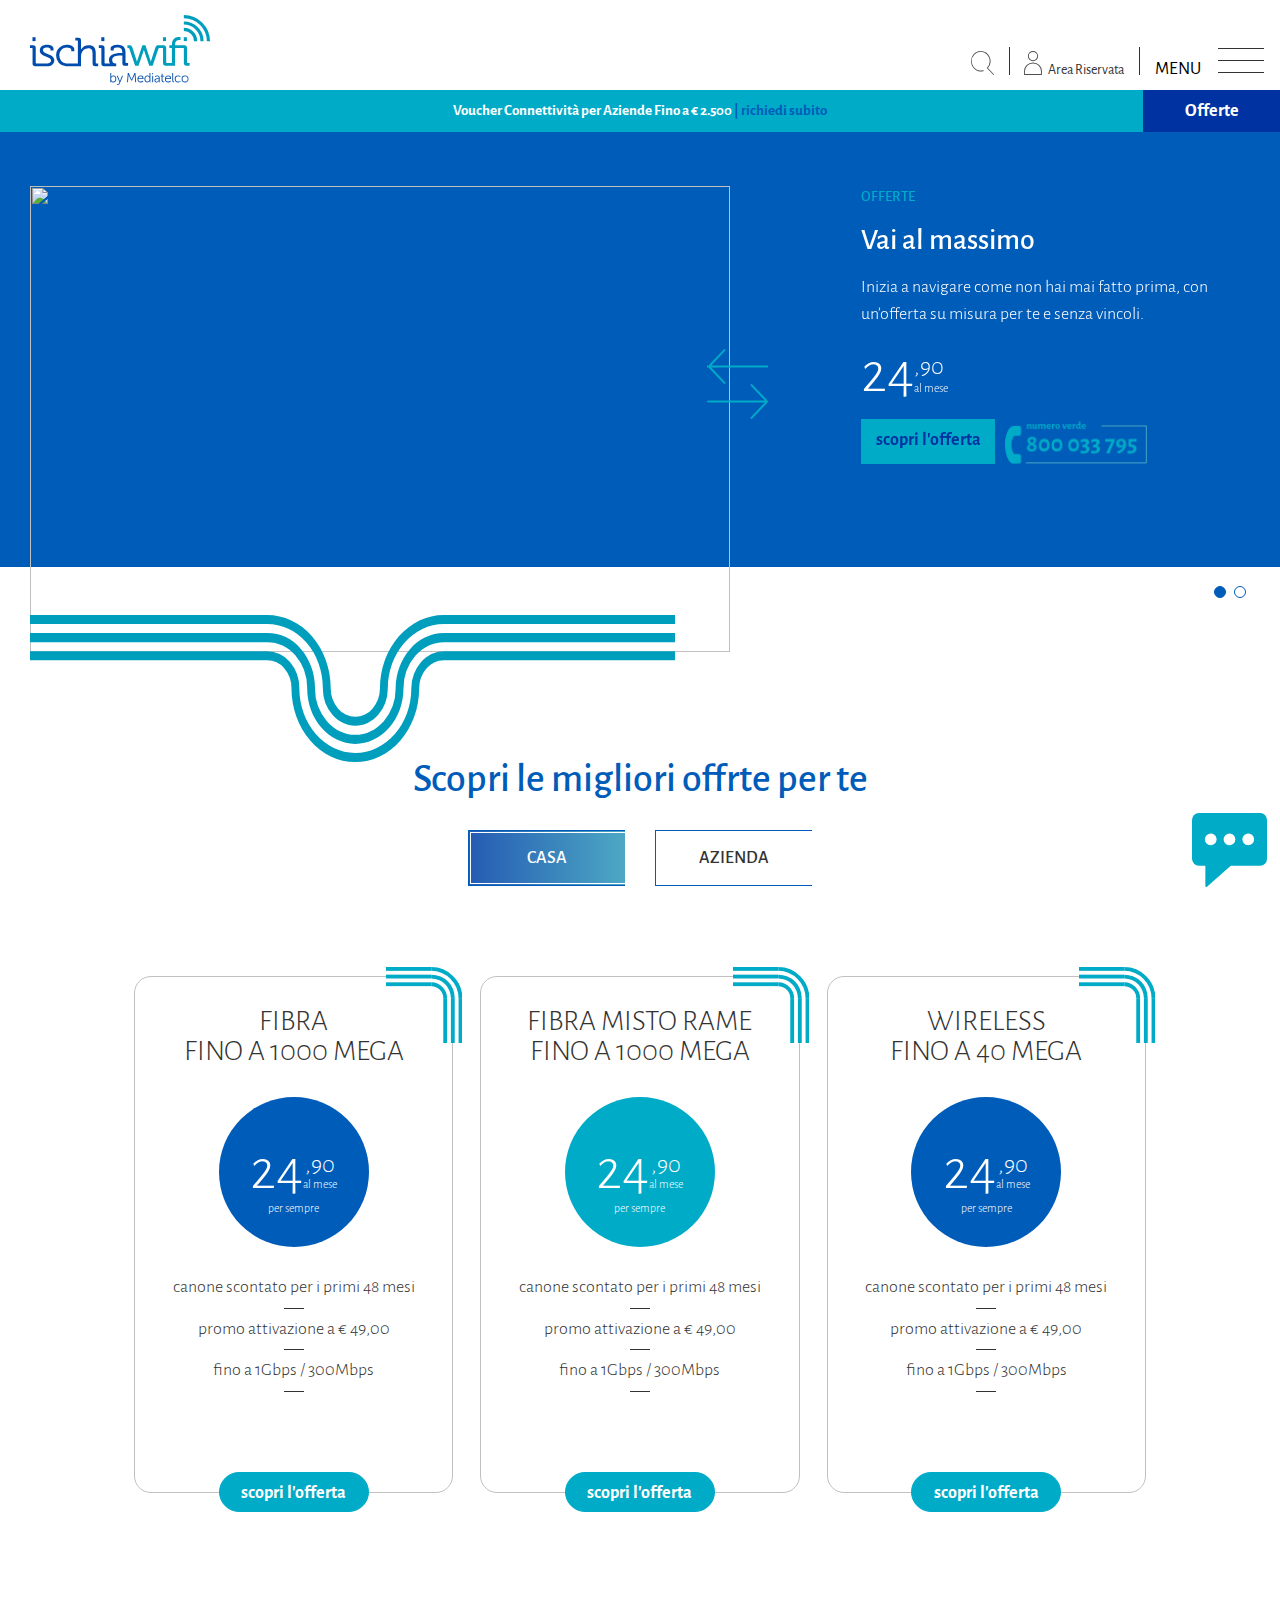
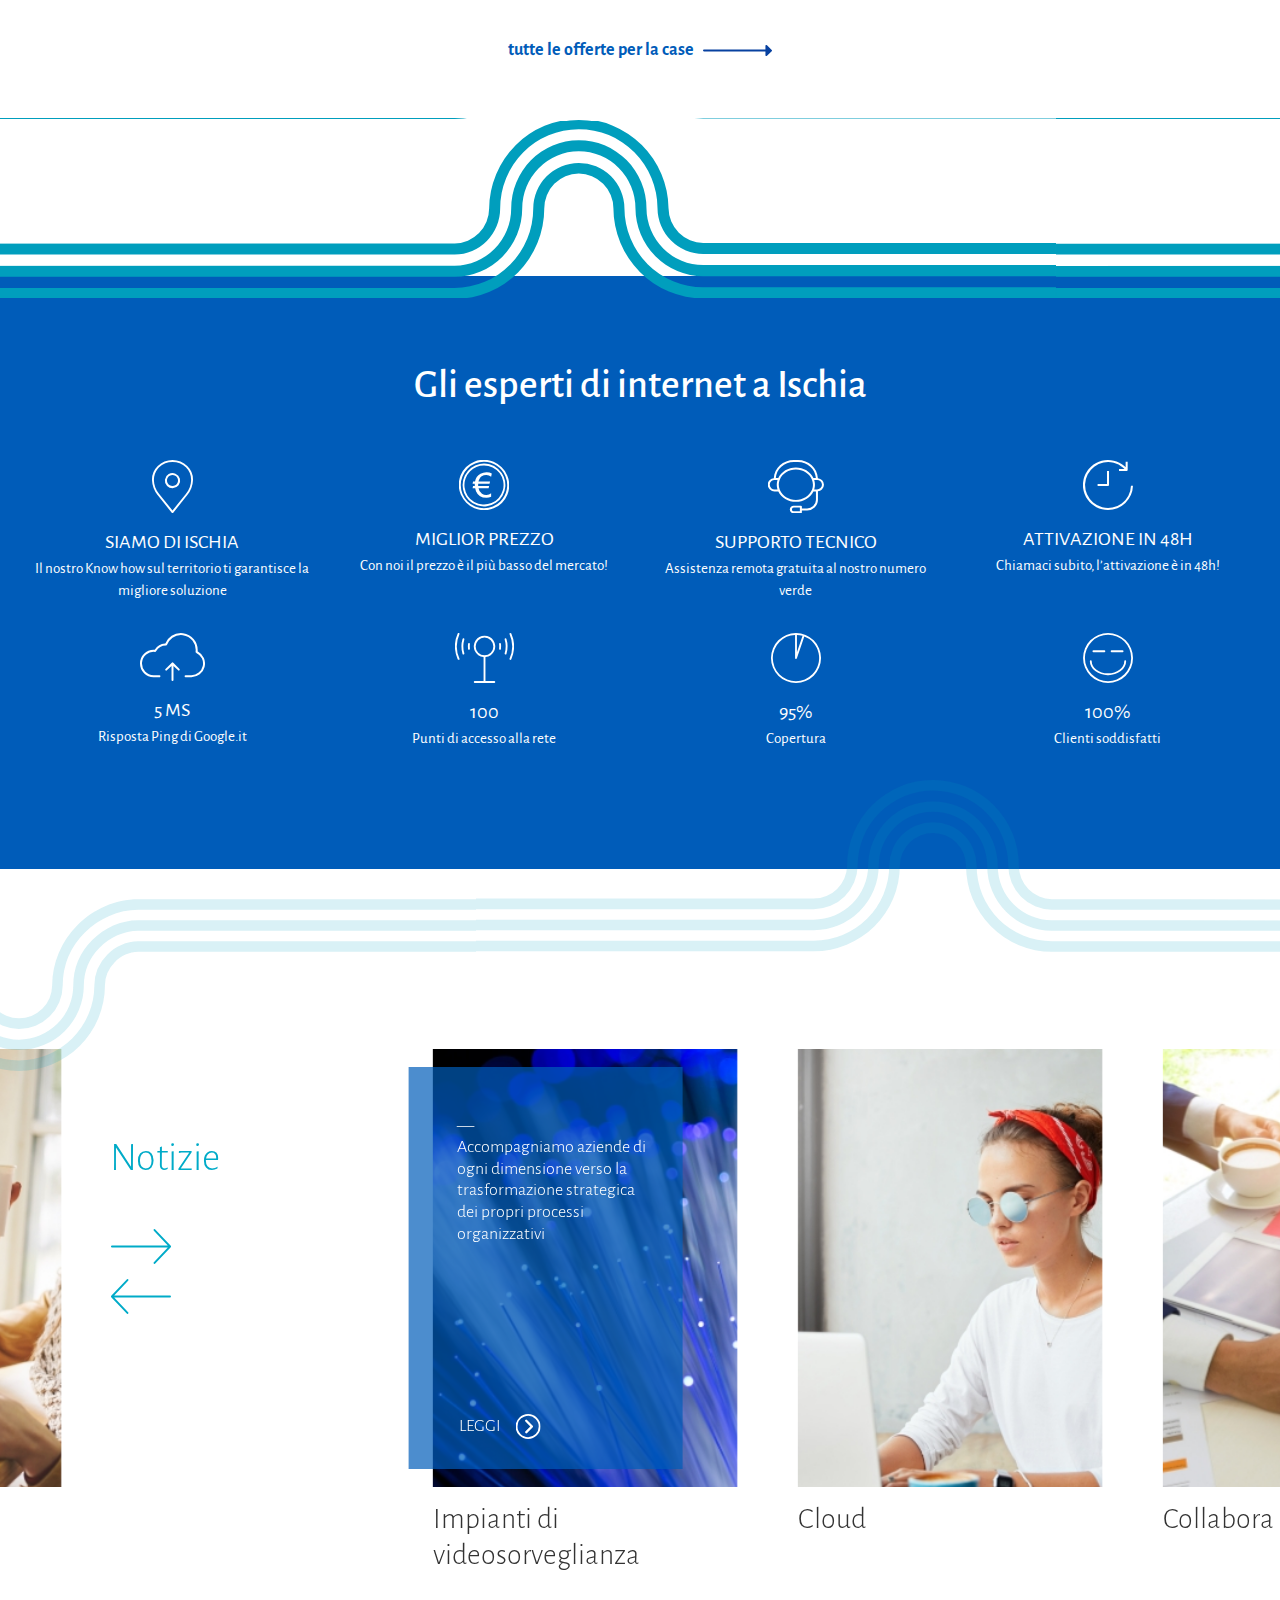
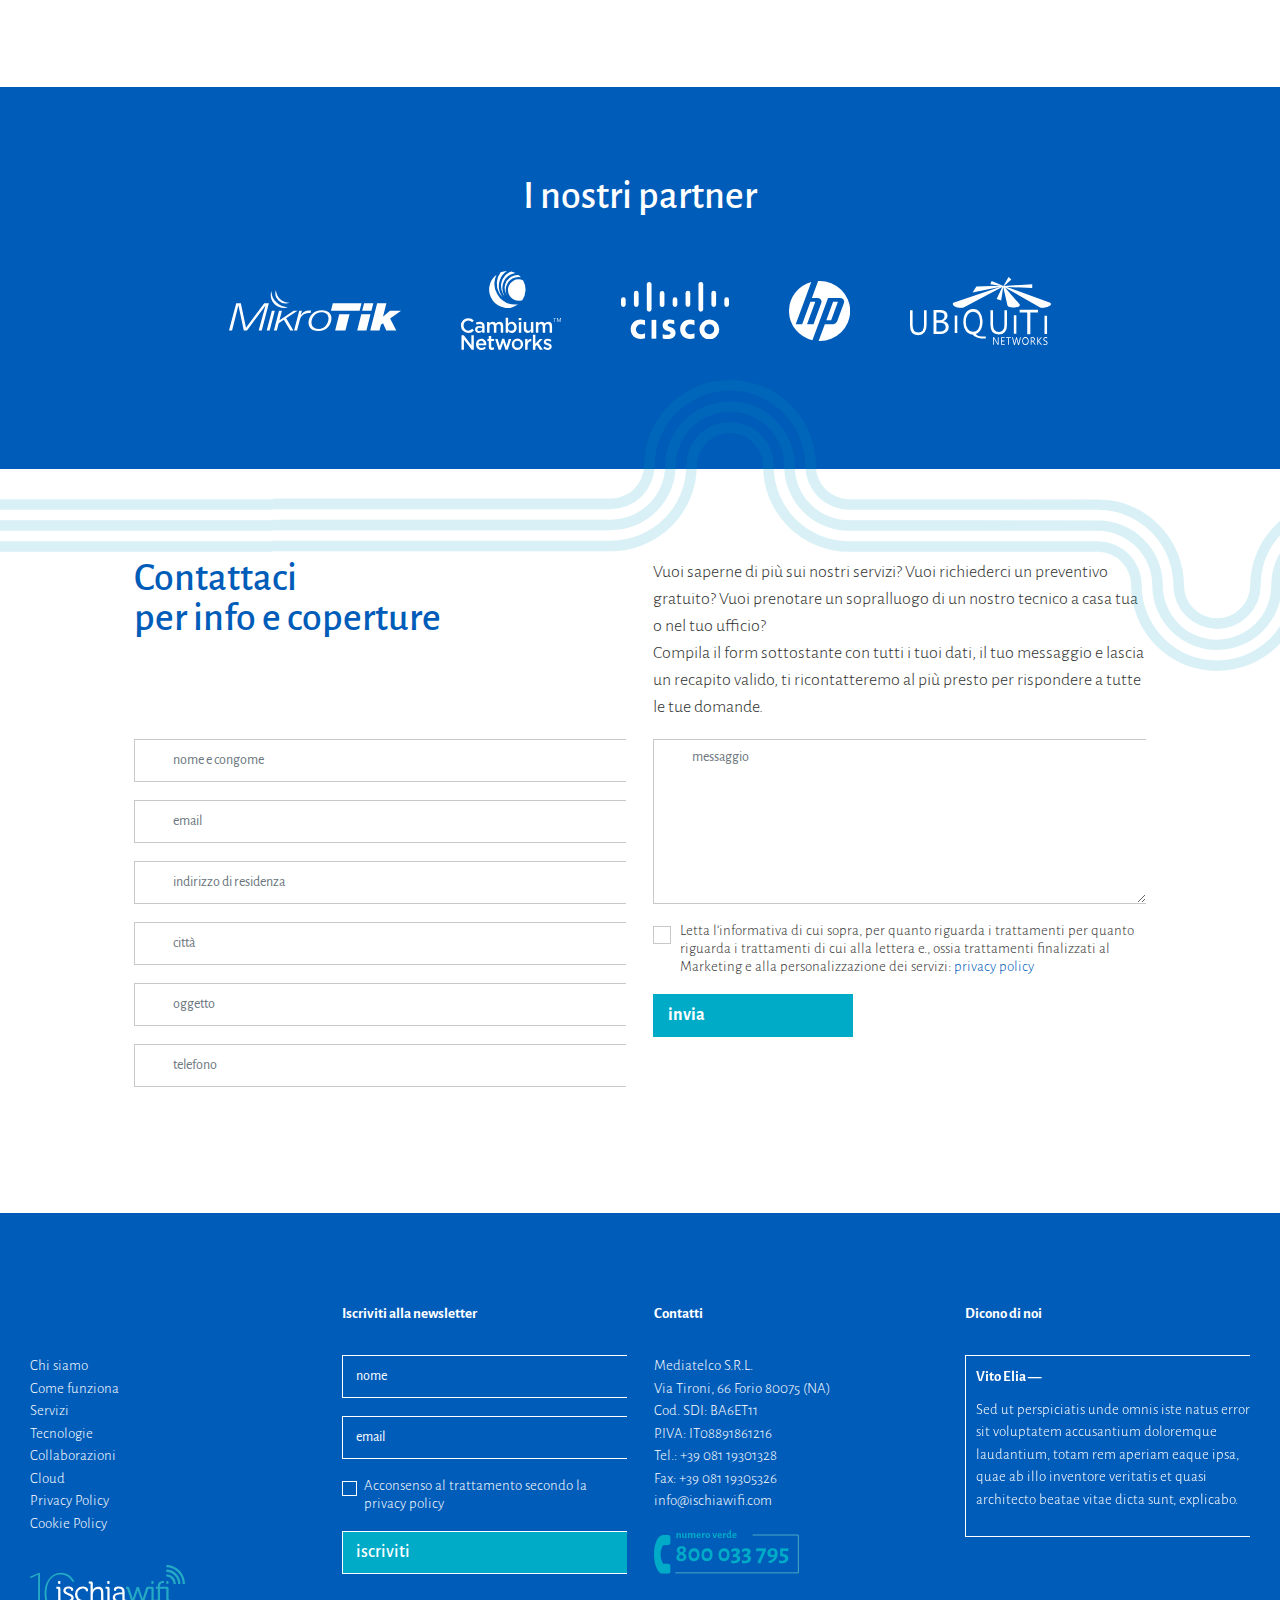
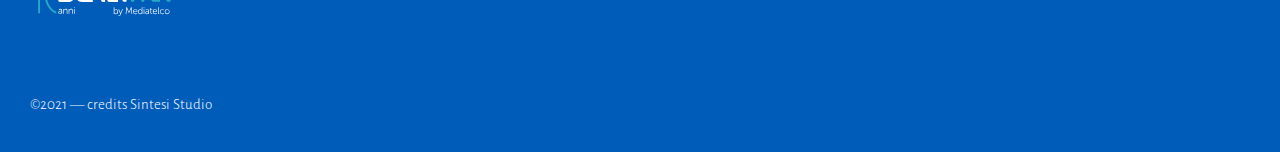
==== commit e5696107: "update" ====
--- a/index.html
+++ b/index.html
@@ -32,7 +32,7 @@
                                     </li>
                                     <li>
                                         <a href="">
-                                            <img src="assets/images/icons/account.svg" alt="Login" /> <span>Login</span>
+                                            <img src="assets/images/icons/account.svg" alt="Area Riservata" /> <span>Area Riservata</span>
                                         </a>
                                     </li>
                                     <li>
@@ -103,6 +103,9 @@
                                                 <a href="#" class="">Collabora con noi</a>
                                             </li>
                                             <li>
+                                                <a href="#" class="">Area riservata</a>
+                                            </li>
+                                            <li>
                                                 <a href="#" class="">Contatti</a>
                                             </li>
                                         </ul>
@@ -130,23 +133,23 @@
                         <div class="container-full">
                             Voucher Connettività per Aziende Fino a € 2.500 
                             <a href="#">| richiedi subito</a>
-                            <a class="btn btn-primary" href="#">Bonus</a>
+                            <a class="btn btn-primary" href="#">Offerte</a>
                         </div>
                     </section>
 
 
 
                     <section class="section-home-01 bg-10 half-top">
-                        <div class="swiper-box swiper-box-home1">
-                            <div class="swiper swiper-home1">
+                        <div class="swiper-box swiper-box-home2">
+                            <div class="swiper swiper-home2">
                                 <div class="swiper-wrapper">
                                     <div class="swiper-slide">
                                         <div class="container-full">
                                             <div class="row">
                                                 <div class="col-lg-7">
                                                     <div class="figure-3-2">
-                                                        <figure class="img-bgas">
-                                                            <img src="assets/images/examples/foto-01.jpg" />
+                                                        <figure class="">
+                                                            <img src="assets/images/examples/slider-01.png" />
                                                         </figure>
                                                     </div>
                                                 </div>
@@ -177,10 +180,47 @@
                                             </div>
                                         </div>
                                     </div>
+                                    <div class="swiper-slide">
+                                        <div class="container-full">
+                                            <div class="row">
+                                                <div class="col-lg-7 ">
+                                                    <div class="figure-3-2">
+                                                        <figure class="">
+                                                            <img src="assets/images/examples/slider-01.png" />
+                                                        </figure>
+                                                    </div>
+                                                </div>
+                                                <div class="col-lg-4 offset-lg-1">
+                                                    <div class="promo-item-swiper">
+                                                        <div class="promo-type">Offerte</div>
+                                                        <h3>Vai al massimo</h3>
+                                                        <p>Inizia a navigare come non hai mai fatto prima, con un’offerta su misura per te e senza vincoli.</p>
+                                                        <div class="pricebox">
+                                                            <span>24</span>
+                                                            <span>
+                                                                <span>,90</span>
+                                                                <span>al mese</span>
+                                                            </span>
+                                                        </div>
+                                                        <ul class="buttons">
+                                                            <li>
+                                                                <a class="btn btn-30" href="#">scopri l'offerta</a>
+                                                            </li>
+                                                            <li>
+                                                                <a class="numer-verde" href="tel:800033795" target="_blank" rel="nofollow">
+                                                                    <img class="numero-verde" src="assets/images/numero-verde.png" />
+                                                                </a>
+                                                            </li>
+                                                        </ul>
+                                                    </div>
+                                                </div>
+                                            </div>
+                                        </div>
+                                    </div>
                                 </div>
                             </div>
                             <div 
-                                class="trama enllax"
+                                class="trama1_1 enllax"
                                 data-enllax-offset="0"
                                 data-enllax-ratio="-.2"
                                 data-enllax-type="background"
--- a/assets/css/frontend.min.css
+++ b/assets/css/frontend.min.css
@@ -1,2 +1,2 @@
-@import url("https://fonts.googleapis.com/css2?family=Alegreya+Sans:wght@300;400;500;700&display=swap");.menu1 ul.main li,.menu1 ul.main a,.menu1 ul.main a:visited,.menu1 ul.lang-menu,.menu1 ul.social-menu,html,body,.hero-phrase .hero-phrase-content>span:nth-child(2),.link-more,footer{font-family:"Alegreya Sans",sans-serif;font-weight:300;font-style:normal}.navbar-toggler::before,header .navbar-menu li>a{font-family:"Alegreya Sans",sans-serif;font-weight:400;font-style:normal}header .navbar-menu li,.menu1 ul li a.active,.menu1 ul li a:hover,h1,h2,h3,h4,h5,h6,.btn,.promo-top-line,.hero-phrase .hero-phrase-content>span:nth-child(1),footer .footer-title{font-family:"Alegreya Sans",sans-serif;font-weight:700;font-style:normal}*:focus{outline:none !important}.pt-10,.py-10{padding-top:8rem !important}.pb-10,.py-10{padding-bottom:8rem !important}.mt-10,.my-10{padding-top:8rem !important}.mb-10,.my-10{padding-bottom:8rem !important}.bg-transparent{background-color:transparent}.no-gutter.row{margin-left:0;margin-right:0}.no-gutter.container,.no-gutter.container-fluid,.no-gutter>[class^="col-"]{padding-left:0;padding-right:0}.no-padding{padding:0 !important}.full-height{height:100%}.full-height-vh{min-height:100vh;position:relative}.full-width{width:100%}@media screen and (max-width: 991px){.order-lg-0{order:0}.order-lg-1{order:1}}.flutter-wrap{position:relative;display:flex;flex-wrap:wrap}.flutter-wrap.flutter-right{justify-content:flex-end}.flutter-wrap .flutter-box{max-width:615px;padding-top:5rem;padding-bottom:5rem;padding-left:15px;padding-right:15px}.flex-row{display:flex;flex-wrap:wrap}.flex-col{width:30%}header .navbar-menu,.menu1 ul.lang-menu,.menu1 ul.social-menu,.promo-item .listbox,.promo-item .buttons,.promo-item-swiper .buttons,.partners ul,footer .footer-menu,footer .social-menu,footer .footer-logos,.fixed-buttons{margin:0;padding:0}header .navbar-menu li,.menu1 ul.lang-menu li,.menu1 ul.social-menu li,.promo-item .listbox li,.promo-item .buttons li,.promo-item-swiper .buttons li,.partners ul li,footer .footer-menu li,footer .social-menu li,footer .footer-logos li,.fixed-buttons li{list-style:none}.img{background-position:center;background-repeat:no-repeat;background-size:cover}.img.all{width:100%;height:100%}.img-fixed{background-attachment:fixed}.img-bgas{position:relative;overflow:hidden;margin:0}.img-bgas img,.img-bgas video{object-fit:cover;width:100%;height:100%}.swiper-box-home1 .figure-3-2 figure{position:absolute;top:0;left:0;right:0;bottom:0}.figure-qq{padding-top:100%;position:relative;background-color:#363735}.figure-3-2{padding-top:66.6%;position:relative}.figure-4-3{padding-top:75%;position:relative}.figure-3-4{padding-top:133.33%;position:relative}.figure-16-9{padding-top:56.25%;position:relative}.figure-9-16{padding-top:177.77%;position:relative}.figure-r1{padding-top:66.25%;position:relative}.figure-r2{padding-top:143.33%;position:relative}.figure-qq figure,.figure-4-3 figure,.figure-3-4 figure,.figure-16-9 figure,.figure-9-16 figure,.figure-r1 figure,.figure-r2 figure{position:absolute;top:0;left:0;right:0;bottom:0}.full-width img{width:100%}header .navbar-box{height:90px}header .navbar-box .navbar-logo{position:relative;display:block;height:100%;transition:all .35s ease}header .navbar-box .navbar-logo .logo,header .navbar-box .navbar-logo img{width:100%;height:calc(100% + 10px);transition:all .35s ease}@media screen and (max-width: 575px){header .navbar-box .navbar-logo{width:133px}}.navbar-toggler{position:relative;width:48px;height:28px;padding:0;margin-left:63px}.navbar-toggler:focus{box-shadow:none}.navbar-toggler::before{content:attr(data-name);display:block;width:60px;position:absolute;bottom:-4px;left:-70px;text-transform:uppercase;font-size:18px;transition:color .35s ease}@media screen and (max-width: 767px){.navbar-toggler{margin-left:0}.navbar-toggler::before{display:none}}.navbar-toggler span{display:block;background-color:#333;height:1px;width:100%;margin-bottom:11px;position:relative;right:0;opacity:1;transform:rotate(0deg);transition:transform .35s ease-in-out, background-color .35s ease, width .35s ease-in-out}.navbar-toggler:not(.collapsed){top:-10px}.navbar-toggler:not(.collapsed) span:nth-child(1){position:absolute;right:0;top:5px;transform:rotate(135deg);opacity:0.9}.navbar-toggler:not(.collapsed) span:nth-child(3){position:absolute;right:0;top:5px;width:100%;transform:rotate(-135deg);opacity:0.9}.navbar-toggler:not(.collapsed) span:nth-child(2){opacity:0}header .navbar-box{padding:15px 0;background-color:#fff}header .navbar-box>.container-full{display:flex;flex-wrap:wrap;flex-direction:row;align-items:center;justify-content:space-between;height:100%}header .navbar-box a{color:#005CB9}header .navbar-menu-wrap{position:relative;width:calc(100% - 193px);display:flex;height:100%;flex-direction:row;align-items:flex-end;justify-content:flex-end}@media screen and (max-width: 575px){header .navbar-menu-wrap{width:calc(100% - 133px)}}header .navbar-menu{display:inline-flex;flex-direction:row;align-items:flex-start;justify-content:flex-end;margin-left:-15px;margin-right:-15px;height:100%}header .navbar-menu li{position:relative;display:flex;align-items:flex-end;height:100%;padding-left:15px;padding-right:15px;font-size:14px}header .navbar-menu li>a{display:flex;align-items:flex-end;color:#333;height:100%;fonot-size:15px}header .navbar-menu li>a>span{position:relative;top:6px;margin-left:6px}@media screen and (max-width: 575px){header .navbar-menu li>a>span{display:none}}header .navbar-menu li:before{content:"";display:block;width:1px;height:28px;position:absolute;bottom:0;left:0;background-color:#333}header .navbar-menu li:first-child:before{content:"";display:none}header .navbar-menu li:last-child{padding-right:0}header .navbar-scroll{box-shadow:0 0 5px #ccc}.menu1{overflow:hidden;position:fixed;top:0;bottom:0;right:0;left:0;background-color:rgba(0,0,0,0.7);transition:all .3s ease-in;z-index:-1000;opacity:0;transform:translateY(-100vw)}.menu1 .menu-1-header{padding:15px;height:90px;margin-bottom:30px}.menu1 .menu1-content{display:flex;flex-direction:column;overflow-y:scroll;position:absolute;top:0;bottom:0;right:0;left:0;height:calc(100vh);line-height:1.3;background-color:#005CB9;background-image:url(../images/trama3.svg);background-position:left bottom;background-repeat:no-repeat;color:#fff;z-index:1032;opacity:0;-ms-overflow-style:none;scrollbar-width:none;transition:all .3s ease-in}.menu1 .menu1-content::-webkit-scrollbar{display:none}.menu1 .navbar-toggler{top:-30px;margin-left:15px}.menu1 .navbar-toggler::before{display:none}.menu1 .navbar-toggler span{background-color:#fff}@media screen and (max-width: 991px){.menu1 .navbar-toggler{margin-left:0;left:calc(100% - 30px)}}.menu1 ul{display:flex;flex-direction:column;flex-wrap:wrap;margin:20px 0;padding-left:20px}.menu1 ul li{display:block;font-size:1rem}.menu1 ul li a,.menu1 ul li a:visited{color:#fff;line-height:1;text-transform:lowercase}.menu1 ul li a.active,.menu1 ul li a:hover{color:#fff}.menu1 .dropdown-menu{position:relative;background-color:#005CB9;border:none;transition:all .35s ease}.menu1 .dropdown-menu a{display:block;padding:10px 0 10px 20px;font-size:.85rem !important}.menu1 ul.main{justify-content:center;padding-left:0;margin-bottom:15px}.menu1 ul.main li{padding:10px 0 10px 20px}.menu1 ul.main li,.menu1 ul.main a,.menu1 ul.main a:visited{font-size:1rem}.menu1 ul.main li:last-child{border-top:solid 1px #fff;border-left:solid 1px #fff;border-bottom:solid 1px #fff}.menu1 ul.lang-menu,.menu1 ul.social-menu{flex-direction:row;margin-left:-10px;margin-right:-10px;margin-bottom:0px}.menu1 ul.lang-menu li,.menu1 ul.social-menu li{padding-left:10px;padding-right:10px}.menu1 ul.lang-menu li i,.menu1 ul.social-menu li i{font-size:30px}.menu1 ul.lang-menu{padding-bottom:10px;border-bottom:solid 1px #fff}.menu1 ul.social-menu{margin-top:15px}.menu1 ul.social-menu i{color:#00ABC8}.menu1.show{opacity:1;z-index:1040;transform:translateY(0)}.menu1.show .menu1-content{opacity:1;z-index:1032}a.dropdown-toggle{display:inline-flex;align-items:center}.dropdown-toggle::after{width:13px;height:8px;border-top:none;border-right:none;border-bottom:none;border-left:none;background-image:url(../images/icons/menu-dropdown.svg);background-position:center;background-repeat:no-repeat}#page-loader{position:fixed;top:0;left:0;right:0;bottom:0;display:none;align-items:center;justify-content:center;background-color:rgba(0,0,0,0.6);z-index:3000}#page-loader.show{display:flex}.lds-roller{display:inline-block;position:relative;width:80px;height:80px}.lds-roller div{animation:lds-roller 1.2s cubic-bezier(0.5, 0, 0.5, 1) infinite;transform-origin:40px 40px}.lds-roller div:after{content:" ";display:block;position:absolute;width:7px;height:7px;border-radius:50%;background:#fff;margin:-4px 0 0 -4px}.lds-roller div:nth-child(1){animation-delay:-0.036s}.lds-roller div:nth-child(1):after{top:63px;left:63px}.lds-roller div:nth-child(2){animation-delay:-0.072s}.lds-roller div:nth-child(2):after{top:68px;left:56px}.lds-roller div:nth-child(3){animation-delay:-0.108s}.lds-roller div:nth-child(3):after{top:71px;left:48px}.lds-roller div:nth-child(4){animation-delay:-0.144s}.lds-roller div:nth-child(4):after{top:72px;left:40px}.lds-roller div:nth-child(5){animation-delay:-0.18s}.lds-roller div:nth-child(5):after{top:71px;left:32px}.lds-roller div:nth-child(6){animation-delay:-0.216s}.lds-roller div:nth-child(6):after{top:68px;left:24px}.lds-roller div:nth-child(7){animation-delay:-0.252s}.lds-roller div:nth-child(7):after{top:63px;left:17px}.lds-roller div:nth-child(8){animation-delay:-0.288s}.lds-roller div:nth-child(8):after{top:56px;left:12px}@keyframes lds-roller{0%{transform:rotate(0deg)}100%{transform:rotate(360deg)}}html,body{color:#333;line-height:1.5}@media screen and (max-width: 575px){html,body{font-size:16px}}@media screen and (min-width: 576px){html,body{font-size:16px}}@media screen and (min-width: 768px){html,body{font-size:18px}}@media screen and (min-width: 992px){html,body{font-size:18px}}@media screen and (min-width: 1200px){html,body{font-size:18px}}.app{overflow-x:hidden}main{margin-top:90px}a,a:hover,a:visited{color:#005CB9;text-decoration:none}a:hover{opacity:0.9}b{font-weight:700}.z-index-1{z-index:1}.z-index-2{z-index:2}.no-padding{padding:0}@media screen and (max-width: 991px){.no-mobile{display:none !important}.no-md-mobile{display:none !important}.mobile-order-0{order:0}.mobile-order-1{order:1}.mobile-order-2{order:2}}@media screen and (min-width: 992px){.no-desktop{display:none !important}}.animate__lazy{opacity:0}@media screen and (max-width: 1399px){.container-full{margin-left:30px;margin-right:30px}}@media screen and (min-width: 1400px){.container-full{margin-left:calc(8.33vw + 30px);margin-right:calc(8.33vw + 30px)}}.position-relative{position:relative}.row15{margin-left:-7.5px;margin-right:-7.5px}.row15 [class*="col-"]{padding-right:7.5px;padding-left:7.5px}.bold{font-weight:700}.bg-10{background-color:#005CB9 !important}.bg-10,.bg-10 h1,.bg-10 h2,.bg-10 h3,.bg-10 h4,.bg-10 h5,.bg-10 h6{color:#fff !important}.bg-30{background-color:#00ABC8 !important;color:#fff !important}.bg-03{background-color:#363735;color:#fff}.btn{font-size:1rem;border-radius:0}.btn:focus{box-shadow:none}.btn-primary{background-color:#0033A1;border-color:#0033A1}.btn-primary:hover{background-color:#0033A1;border-color:#0033A1;opacity:0.9}.btn-30{background-color:#00ABC8;border-color:#00ABC8}.btn-30:hover{background-color:#00ABC8;border-color:#00ABC8;opacity:0.9}.section{position:relative;overflow:hidden}.secrtion-overflow-x{overflow-x:hidden}.section-main{position:relative;padding:5rem 0}.section-main.only-padding-top{padding:5rem 0 0 0}.section-main.only-padding-bottom{padding:0 0 5rem 0}.no-overflow{overflow:visible}.section-home{padding:140px 0 180px 0;overflow-x:hidden}.section-first{padding-top:300px}@media screen and (max-width: 575px){.section-first{padding-top:200px}}.section-article{padding-top:120px;padding-bottom:120px}@keyframes uparrow{0%{transform:translateY(0);opacity:0.4}100%{transform:translateY(-0.4em);opacity:0.9}}@keyframes downarrow{0%{transform:translateY(0);opacity:0.4}100%{transform:translateY(0.4em);opacity:0.9}}@keyframes custom-bounce-in-right{0%{transform:translateX(25px);opacity:0}100%{transform:translateX();opacity:1}}.up{animation:uparrow 0.6s infinite alternate ease-in-out}.down{animation:downarrow 0.6s infinite alternate ease-in-out}.arrow-scroll{position:absolute;left:calc(50% - 20px);font-size:72px;transform-origin:50% 50%;z-index:100}@media screen and (max-width: 767px){.arrow-scroll{bottom:25px}}@media screen and (min-width: 768px){.arrow-scroll{bottom:1rem}}.promo-top-line{position:relative;padding:calc(.375rem + 3px) 0;background-color:#00ABC8;color:#fff;font-size:15px;text-align:center}.promo-top-line .btn-primary{position:absolute;width:calc(8.33vw + 30px);top:0;right:0}.promo-top-line .btn-primary,.promo-top-line .btn-primary:visited,.promo-top-line .btn-primary:hover{color:#fff}.promo-top-line::before{height:180px}@media screen and (max-width: 767px){.promo-top-line .btn-primary{position:relative;width:calc(100% + 60px);top:.75rem;left:-30px}}.section-home-01{position:relative;padding:3rem 0 5rem 0}@media screen and (min-width: 992px){.section-home-01::before{content:"";position:absolute;left:0;right:0;bottom:0;height:calc(1rem + 85px);background-color:#fff}}@media screen and (min-width: 1200px){.section-home-01::before{height:calc(5rem + 85px)}}.home-trama2{position:relative;margin-bottom:calc(-5rem - 22px);height:180px;background-image:url(../images/trama2.svg);background-position:left;z-index:1}.home-trama3{position:relative;margin-bottom:calc(-15rem - 22px);height:291px;background-image:url(../images/trama3.svg);background-position:left;z-index:10}@keyframes swiperSlideShow{0%{width:0}100%{width:100%}}@keyframes swiperSlideHide{0%{width:100%}100%{width:0}}.hero-phrase{position:absolute;top:calc(100% - 262px);z-index:1}.hero-phrase .hero-phrase-content>span:nth-child(1){display:block;font-size:90px;line-height:1;color:#005CB9}.hero-phrase .hero-phrase-content>span:nth-child(2){display:block;padding-top:10px;font-size:18px;color:#E8F3FA;text-transform:uppercase}.section-title{margin-bottom:30px}.section-title h1,.section-title h2,.section-title h3,.section-title h4,.section-title h5{line-height:1;font-weight:500;font-size:2.22rem;color:#005CB9}.link-all{font-weight:700}.link-more{position:relative;left:-23px;display:inline-flex;align-items:center;text-transform:uppercase;color:#fff !important;transition:all .35s ease}.link-more::before{content:"";display:inline-block;width:25px;height:25px;background-image:url(../images/icons/arrow-circle-next.svg);background-position:center;background-repeat:no-repeat;background-size:contain;opacity:0;transform:translateX(-30px);transition:all .35s ease}.link-more::after{content:"";display:inline-block;width:25px;height:25px;margin-left:15px;background-image:url(../images/icons/arrow-circle-next.svg);background-position:center;background-repeat:no-repeat;background-size:contain;transition:all .35s ease}.link-more:hover{left:0}.link-more:hover::before{opacity:1;margin-right:15px;transform:translateX(0)}.link-more:hover::after{opacity:0;transform:translateX(30px)}.threesixty-container{position:relative;width:50%;margin:auto}.threesixty{margin:auto}input[type="range"],.threesixty-slider{appearance:none !important;width:100%;height:2px;background:#707070;outline:none;transition:opacity .2s;border-radius:25px}.threesixty-slider:hover{opacity:1}.form-range:focus::-webkit-slider-thumb{box-shadow:none}.form-range:focus::-moz-range-thumb{box-shadow:none}.form-range::-webkit-slider-thumb{background-color:#005CB9}.form-range::-webkit-slider-thumb:active{background-color:#005CB9}.form-range::-webkit-slider-runnable-track{background:#707070}.form-range::-moz-range-thumb{background-color:#005CB9}.form-range::-moz-range-thumb:active{background-color:#005CB9}.form-range::-moz-range-track{background-color:#707070}.share{margin-top:15px;margin-bottom:30px}.cn-button.bootstrap{color:#fff !important;background:#005CB9 !important}.swiper-box-home1{position:relative}.swiper-box-home1 .swiper-wrapper{height:auto !important}.swiper-box-home1 .trama{position:absolute;left:0;right:0;bottom:-5rem;height:180px;background-image:url(../images/trama1.svg);background-position:left;z-index:1}.swiper-box-home1 .swiper-palette{width:61px;height:70px;position:absolute;bottom:0}@media screen and (max-width: 991px){.swiper-box-home1 .swiper-palette{top:-45px;right:15px}}@media screen and (min-width: 992px){.swiper-box-home1 .swiper-palette{left:calc((((100vw - (30px * 2))) / 12 * 7) - 5px)}}@media screen and (min-width: 1400px){.swiper-box-home1 .swiper-palette{left:calc((100vw - ((8.33vw + 30px) * 2)) / 12 * 8)}}.swiper-box-home1 .swiper-button-next,.swiper-box-home1 .swiper-button-prev{position:relative;top:auto;margin-top:0;width:61px;height:35px;background-size:contain;background-position:center}.swiper-box-home1 .swiper-button-next::after,.swiper-box-home1 .swiper-button-prev::after{display:none}.swiper-box-home1 .swiper-button-next,.swiper-box-home1 .swiper-container-rtl .swiper-button-prev{right:auto;left:auto;background-image:url(../images/icons/arrow-next-green.svg);margin-bottom:5px}.swiper-box-home1 .swiper-button-prev,.swiper-box-home1 .swiper-container-rtl .swiper-button-next{right:auto;left:auto;background-image:url(../images/icons/arrow-prev-green.svg)}.swiper-box-home1 .swiper-pagination{left:30px;bottom:-20px;text-align:left}@media screen and (max-width: 991px){.swiper-box-home1 .swiper-pagination{display:none}}@media screen and (min-width: 992px){.swiper-box-home1 .swiper-pagination{width:calc(100% - (30px * 2))}}@media screen and (min-width: 1400px){.swiper-box-home1 .swiper-pagination{left:calc(8.33vw + 30px);width:calc(100% - ((8.33vw + 30px) * 2))}}.swiper-box-home1 .swiper-pagination-bullet:only-child{display:inline-flex !important}.swiper-box-home1 .swiper-pagination-bullet{width:12px;height:12px;background-color:#fff;border-color:solid 1px #005CB9}.swiper-box-home1 .swiper-pagination-bullet-active{background-color:#005CB9;border-color:solid 1px #005CB9;opacity:1}@media screen and (max-width: 991px){.swiper-box-home1 .promo-item{margin-top:3rem}}.swiper-box-reviews .swiper-wrapper{height:auto}.promoTab-wrap .nav{display:flex;justify-content:center;margin:0 -15px}.promoTab-wrap .nav-tabs{border-bottom:none}.promoTab-wrap .nav-tabs .nav-link{position:relative;margin:0 15px;width:157px;height:56px;display:flex;align-items:center;justify-content:center;border-top:solid 1px #005CB9;border-left:solid 1px #005CB9;border-bottom:solid 1px #005CB9;border-right:none;border-radius:0;font-weight:500;color:#333;text-transform:uppercase}.promoTab-wrap .nav-tabs .nav-item.show .nav-link,.promoTab-wrap .nav-tabs .nav-link.active{color:#fff;background:#255bb3;background:linear-gradient(90deg, #255bb3 0%, #4ca8c4 100%)}.promoTab-wrap .nav-tabs .nav-item.show .nav-link::before,.promoTab-wrap .nav-tabs .nav-link.active::before{content:"";width:156px;height:52px;position:absolute;top:1px;left:1px;right:0;bottom:1px;border:solid 1px #fff}.promoTab-wrap .tab-content{padding-top:5rem}.promo-item{position:relative;border:solid 1px #C4BFBF;border-radius:17px;padding:30px 15px;text-align:center;line-height:1.2;transition:all .35s;margin-bottom:30px}.promo-item::before{content:"";position:absolute;top:-10px;right:-10px;display:block;width:76px;height:76px;background-image:url(../images/icons/promo-item-border.svg)}.promo-item:hover{box-shadow:0px 0px 15px #ccc}.promo-item:hover .btn{box-shadow:0px 5px 5px #ccc}.promo-item>a{display:block}.promo-item>a,.promo-item>a:hover,.promo-item>a:visited{color:#333;opacity:1}.promo-item .promo-type{color:#00ABC8;text-transform:uppercase;font-size:.83rem;font-weight:500;margin-bottom:15px}.promo-item h3{font-size:1.66rem;font-weight:300;text-transform:uppercase;margin-bottom:30px;line-height:1}.promo-item .pricebox{position:relative;display:flex;align-items:center;justify-content:center;line-height:1;text-align:center;margin:auto auto 30px auto;width:150px;height:150px;background-color:#005CB9;border-radius:50%;color:#fff}.promo-item .pricebox>span:first-child{flex:0 0 auto;font-size:3.22rem;font-weight:300}.promo-item .pricebox>span:last-child{flex:0 0 auto;display:flex;flex-direction:column;justify-content:space-between;padding:10px 0}.promo-item .pricebox>span:last-child>span:nth-child(1){font-size:1.33rem}.promo-item .pricebox>span:last-child>span:nth-child(2){font-size:12px}.promo-item .pricebox>span:last-child>span:nth-child(3){position:absolute;display:block;width:150px;font-size:12px;left:0;top:calc(50% + 30px)}.promo-item .listbox{margin-bottom:30px}.promo-item .listbox li{position:relative;padding-bottom:10px;margin-bottom:10px}.promo-item .listbox li::before{position:absolute;bottom:0;width:20px;height:1px;background-color:#333;left:calc(50% - 10px);content:""}.promo-item .buttons{display:flex;align-items:center;justify-content:center;margin:0 -5px;position:relative;bottom:calc(-30px - 20px)}.promo-item .buttons li{padding:0 5px}.promo-item .btn{width:150px;height:40px;color:#fff;border-radius:20px}.promo-item img.numero-verde{height:45px}.promo-item-swiper .promo-type{color:#00ABC8;text-transform:uppercase;font-size:.83rem;font-weight:500;margin-bottom:15px}.promo-item-swiper h3{font-size:1.66rem;font-weight:500;margin-bottom:15px}.promo-item-swiper .pricebox{position:relative;display:flex;line-height:1;margin-bottom:15px}.promo-item-swiper .pricebox>span:first-child{flex:0 0 auto;font-size:3.22rem;font-weight:300}.promo-item-swiper .pricebox>span:last-child{flex:0 0 auto;display:flex;flex-direction:column;justify-content:space-between;padding:10px 0}.promo-item-swiper .pricebox>span:last-child>span:nth-child(1){font-size:1.33rem}.promo-item-swiper .pricebox>span:last-child>span:nth-child(2){font-size:12px}.promo-item-swiper .buttons{display:flex;margin:0 -5px}.promo-item-swiper .buttons li{padding:0 5px}.promo-item-swiper .buttons li .btn{height:45px;color:#0033A1}.promo-item-swiper .buttons img.numero-verde{height:45px}.service-item{text-align:center;font-size:15px;font-weight:400;margin-bottom:30px}.service-item>a{display:block}.service-item img.ico{margin:auto auto 15px auto}.service-item h3,.service-item h4{font-weight:400;font-size:1.11rem;margin-bottom:0;text-transform:uppercase;line-height:1.5}.service-item p:last-child{margin-bottom:0}.bg-10 .service-item,.bg-10 .service-item h3,.bg-10 .service-item h4{color:#fff}.partners ul{display:flex;flex-wrap:wrap;align-items:center;justify-content:center;margin:0 -30px}.partners ul li{margin:0 30px 30px 30px}@media screen and (max-width: 767px){.section-home-notices{padding:10rem 0 5rem}}@media screen and (min-width: 768px){.section-home-notices{padding:10rem 0 5rem}}.section-home-notices .section-title h1,.section-home-notices .section-title h2,.section-home-notices .section-title h3,.section-home-notices .section-title h4,.section-home-notices .section-title h5{font-size:2.22rem !important;font-weight:300;color:#00ABC8}.notice-item{display:block}.notice-item>a{display:block}.notice-item .notice-body{padding:15px 0}.notice-item h3{font-weight:300;font-size:1.66rem;color:#333}.notice-item .notice-item-content{font-wegith:300;font-size:1.11rem;z-index:21;position:absolute;top:4%;left:-8%;display:flex;flex-direction:column;justify-content:space-between;width:90%;height:92%;font-size:1rem;line-height:1.2;color:#fff;padding:16% 10% 30px 16%;opacity:0;background-color:rgba(0,92,185,0.7);transform:translateX(-30%);transition:all 1.5s ease}.notice-item .notice-item-content>span:first-child{position:relative;color:#fff !important}.notice-item .notice-item-content>span:first-child::before{content:"—";position:absoulte;top:-15px;left:0;display:block}.swiper-box-notices{position:relative}.swiper-box-notices .slide-main{position:relative;height:100%;padding-top:5rem;position:absolute;top:0;z-index:1}.swiper-box-notices .swiper{position:relative}.swiper-box-notices .swiper-wrapper,.swiper-box-notices .swiper-slide{height:auto !important}.swiper-box-notices .swiper-slide{margin-left:0;transition:all .35s ease}.swiper-box-notices .swiper-palette{position:absolute;top:0;margin-top:10rem}.swiper-box-notices .swiper-button-next,.swiper-box-notices .swiper-button-prev{position:relative;top:auto;left:auto;right:auto;bottom:auto;width:61px;height:35px;background-position:center;background-size:contain;background-repeat:no-repeat;margin-top:0;margin-bottom:15px}.swiper-box-notices .swiper-button-next::after,.swiper-box-notices .swiper-button-prev::after{display:none;content:""}.swiper-box-notices .swiper-button-prev{background-image:url(../images/icons/arrow-prev-green.svg)}.swiper-box-notices .swiper-button-next{background-image:url(../images/icons/arrow-next-green.svg)}@media screen and (max-width: 767px){.swiper-box-notices .swiper{width:calc(100% + (30px * 2));left:calc(30px * -1);padding-top:200px}.swiper-box-notices .swiper-slide{padding-left:120px;padding-right:30px}.swiper-box-notices .swiper-slide-active .notice-item-content,.swiper-box-notices .swiper-slide:hover .notice-item-content{opacity:1;transform:translateX(0)}.swiper-box-notices .slide-main{width:100%;left:0}.swiper-box-notices .slide-main .section-title{position:absolute;top:0;left:30px;right:30px}.swiper-box-notices .swiper-palette{margin-top:5rem;left:30px}}@media screen and (min-width: 768px){.swiper-box-notices .swiper{width:calc(100% + (30px * 4));left:calc(30px * -2)}.swiper-box-notices .swiper-slide-prev .notice-item-content,.swiper-box-notices .swiper-slide:hover .notice-item-content{opacity:1;transform:translateX(0)}.swiper-box-notices .swiper-slide-prev{margin-left:calc( ((100vw - (30px * 2)) + (30px * 4)) / 3)}.swiper-box-notices .slide-main{width:calc( ((100vw - (30px * 2)) + (30px * 4)) / 3);left:calc(30px * 2)}}@media screen and (min-width: 992px){.swiper-box-notices .swiper{width:calc(100% + (30px * 4));left:calc(30px * -2)}.swiper-box-notices .swiper-slide-prev{margin-left:calc( ((100vw - (30px * 2)) + (30px * 4)) / 3)}.swiper-box-notices .slide-main{width:calc( ((100vw - (30px * 2)) + (30px * 4)) / 3);left:calc(30px * 2)}}@media screen and (min-width: 1200px){.swiper-box-notices .swiper{width:calc(100% + ((8.33vw + 30px) * 4));left:calc((8.33vw + 30px) * -2)}.swiper-box-notices .swiper-slide-prev{margin-left:calc( ((100vw - ((8.33vw + 30px) * 2)) + ((8.33vw + 30px) * 4)) / 5)}.swiper-box-notices .slide-main{width:calc(100% / 5);left:calc(100% / 5)}}.form-1 .form-control{border-radius:0;border-top:solid 1px #CAC8C8;border-left:solid 1px #CAC8C8;border-bottom:solid 1px #CAC8C8;border-right:none;font-size:14px;height:43px}.form-1 .form-control:focus{color:#333;background-color:transparent;border-color:#CAC8C8;outline:0;box-shadow:none}.form-1 .input-group .form-control{border-left:none;padding:.375rem .75rem .375rem 0}.form-1 .input-group-text{background-color:transparent;color:#00ABC8;border-radius:0;border-top:solid 1px #CAC8C8;border-left:solid 1px #CAC8C8;border-bottom:solid 1px #CAC8C8;border-right:none;width:40px;align-items:center;justify-content:center}.form-1 textarea.form-control{height:165px}.form-1 .input-group-textarea{position:relative}.form-1 .input-group-textarea i{position:absolute;top:.375rem}.form-1 .form-check-label{font-size:15px;line-height:1.2}.form-1 .form-check-input[type=checkbox]{border-radius:0}.form-1 .form-check-input{border:solid 1px #CAC8C8}.form-1 .form-check-input:focus{box-shadow:none}.form-1 .form-check-input:checked{background-color:#00ABC8}.form-1 .btn-primary{width:100%;height:43px;max-width:200px;text-align:left;background-color:#00ABC8;border-color:#00ABC8}.form-1 .btn-primary:hover{background-color:#00ABC8;border-color:#00ABC8;opacity:0.9}footer .form-1 .form-control{padding:.375rem .75rem;background:transparent;color:#fff;border-top:solid 1px #fff;border-left:solid 1px #fff;border-bottom:solid 1px #fff}footer .form-1 .form-control:focus{color:#fff}footer .form-1 .form-check-input{border:solid 1px #fff}footer .form-1 .btn-primary{position:relative;width:100%;max-width:100%;padding:.375rem .75rem;font-weight:500}footer .form-1 .btn-primary,footer .form-1 .btn-primary:hover{border-top:solid 1px #fff;border-left:solid 1px #fff;border-bottom:solid 1px #fff;border-right:none}footer *::placeholder{color:#fff !important}footer *::-webkit-input-placeholder{color:#fff !important}footer *::-moz-placeholder{color:#fff !important}footer *:-ms-input-placeholder{color:#fff !important}footer *:-moz-placeholder{color:#fff !important}footer{position:relative;color:#fff;padding:5rem 0 2rem 0;background-color:#005CB9;font-size:15px}footer a,footer a:visited{color:#fff}footer a:hover{opacity:0.8}footer>.row:first-child>[class*="col-"],footer>.container-full>.row:first-child>[class*="col-"]{margin-bottom:60px}footer .logo img{width:100%;max-width:155px}footer .footer-title,footer .footer-menu,footer p{margin-bottom:30px}footer .footer-menu li a,footer .footer-menu li a:visited,footer .footer-menu li a:hover{color:#fff}footer .footer-menu li i{color:#fff;font-size:26px}footer .social-menu{display:flex;margin-left:-8px;margin-right:-8px;margin-bottom:30px}footer .social-menu li{padding-left:8px;padding-right:8px;margin-bottom:15px}footer .social-menu li a,footer .social-menu li a:visited,footer .social-menu li a:hover{color:#00ABC8;font-weight:700}footer .social-menu li i{color:#00ABC8;font-size:30px}footer .footer-logos li{margin-bottom:30px}footer .footer-logos li a{display:block}footer .footer-logos li a img{width:100%;max-width:160px}footer .footer-reviews{padding:10px 0 10px 10px;border-top:solid 1px #fff;border-left:solid 1px #fff;border-bottom:solid 1px #fff}footer .footer-review .author{font-size:15px;font-weight:700;margin-bottom:10px}footer .footer-review .author::after{content:" —"}footer .footer-review p{margin-bottom:15px}.fixed-buttons{position:fixed;right:.75rem;bottom:.75rem;display:flex;align-items:center;margin:0 -5px;z-index:10}.fixed-buttons li{margin:0 5px}
+@import url("https://fonts.googleapis.com/css2?family=Alegreya+Sans:wght@300;400;500;700&display=swap");.menu1 ul.main li,.menu1 ul.main a,.menu1 ul.main a:visited,.menu1 ul.lang-menu,.menu1 ul.social-menu,html,body,.hero-phrase .hero-phrase-content>span:nth-child(2),.link-more,footer{font-family:"Alegreya Sans",sans-serif;font-weight:300;font-style:normal}.navbar-toggler::before,header .navbar-menu li>a{font-family:"Alegreya Sans",sans-serif;font-weight:400;font-style:normal}header .navbar-menu li,.menu1 ul li a.active,.menu1 ul li a:hover,h1,h2,h3,h4,h5,h6,.btn,.promo-top-line,.hero-phrase .hero-phrase-content>span:nth-child(1),footer .footer-title{font-family:"Alegreya Sans",sans-serif;font-weight:700;font-style:normal}*:focus{outline:none !important}.pt-10,.py-10{padding-top:8rem !important}.pb-10,.py-10{padding-bottom:8rem !important}.mt-10,.my-10{padding-top:8rem !important}.mb-10,.my-10{padding-bottom:8rem !important}.bg-transparent{background-color:transparent}.no-gutter.row{margin-left:0;margin-right:0}.no-gutter.container,.no-gutter.container-fluid,.no-gutter>[class^="col-"]{padding-left:0;padding-right:0}.no-padding{padding:0 !important}.full-height{height:100%}.full-height-vh{min-height:100vh;position:relative}.full-width{width:100%}@media screen and (max-width: 991px){.order-lg-0{order:0}.order-lg-1{order:1}}.flutter-wrap{position:relative;display:flex;flex-wrap:wrap}.flutter-wrap.flutter-right{justify-content:flex-end}.flutter-wrap .flutter-box{max-width:615px;padding-top:5rem;padding-bottom:5rem;padding-left:15px;padding-right:15px}.flex-row{display:flex;flex-wrap:wrap}.flex-col{width:30%}header .navbar-menu,.menu1 ul.lang-menu,.menu1 ul.social-menu,.promo-item .listbox,.promo-item .buttons,.promo-item-swiper .buttons,.promo-item-long .ul-details,.promo-item-long .buttons,.promo-spec-ul,.form-offerta .buttons,.partners ul,footer .footer-menu,footer .social-menu,footer .footer-logos,.fixed-buttons{margin:0;padding:0}header .navbar-menu li,.menu1 ul.lang-menu li,.menu1 ul.social-menu li,.promo-item .listbox li,.promo-item .buttons li,.promo-item-swiper .buttons li,.promo-item-long .ul-details li,.promo-item-long .buttons li,.promo-spec-ul li,.form-offerta .buttons li,.partners ul li,footer .footer-menu li,footer .social-menu li,footer .footer-logos li,.fixed-buttons li{list-style:none}.img{background-position:center;background-repeat:no-repeat;background-size:cover}.img.all{width:100%;height:100%}.img-fixed{background-attachment:fixed}.img-bgas{position:relative;overflow:hidden;margin:0}.img-bgas img,.img-bgas video{object-fit:cover;width:100%;height:100%}.swiper-box-home1 .figure-3-2 figure,.swiper-box-home2 .figure-3-2 figure{position:absolute;top:0;left:0;right:0;bottom:0}.figure-qq{padding-top:100%;position:relative;background-color:#363735}.figure-3-2{padding-top:66.6%;position:relative}.figure-4-3{padding-top:75%;position:relative}.figure-3-4{padding-top:133.33%;position:relative}.figure-16-9{padding-top:56.25%;position:relative}.figure-9-16{padding-top:177.77%;position:relative}.figure-r1{padding-top:66.25%;position:relative}.figure-r2{padding-top:143.33%;position:relative}.figure-qq figure,.figure-4-3 figure,.figure-3-4 figure,.figure-16-9 figure,.figure-9-16 figure,.figure-r1 figure,.figure-r2 figure{position:absolute;top:0;left:0;right:0;bottom:0}.full-width img{width:100%}header .navbar-box{height:90px}header .navbar-box .navbar-logo{position:relative;display:block;height:100%;transition:all .35s ease}header .navbar-box .navbar-logo .logo,header .navbar-box .navbar-logo img{width:100%;height:calc(100% + 10px);transition:all .35s ease}@media screen and (max-width: 575px){header .navbar-box .navbar-logo{width:133px}}.navbar-toggler{position:relative;width:48px;height:28px;padding:0;margin-left:63px}.navbar-toggler:focus{box-shadow:none}.navbar-toggler::before{content:attr(data-name);display:block;width:60px;position:absolute;bottom:-4px;left:-70px;text-transform:uppercase;font-size:18px;transition:color .35s ease}@media screen and (max-width: 767px){.navbar-toggler{margin-left:0}.navbar-toggler::before{display:none}}.navbar-toggler span{display:block;background-color:#333;height:1px;width:100%;margin-bottom:11px;position:relative;right:0;opacity:1;transform:rotate(0deg);transition:transform .35s ease-in-out, background-color .35s ease, width .35s ease-in-out}.navbar-toggler:not(.collapsed){top:-10px}.navbar-toggler:not(.collapsed) span:nth-child(1){position:absolute;right:0;top:5px;transform:rotate(135deg);opacity:0.9}.navbar-toggler:not(.collapsed) span:nth-child(3){position:absolute;right:0;top:5px;width:100%;transform:rotate(-135deg);opacity:0.9}.navbar-toggler:not(.collapsed) span:nth-child(2){opacity:0}header .navbar-box{padding:15px 0;background-color:#fff}header .navbar-box>.container-full{display:flex;flex-wrap:wrap;flex-direction:row;align-items:center;justify-content:space-between;height:100%}header .navbar-box a{color:#005CB9}header .navbar-menu-wrap{position:relative;width:calc(100% - 193px);display:flex;height:100%;flex-direction:row;align-items:flex-end;justify-content:flex-end}@media screen and (max-width: 575px){header .navbar-menu-wrap{width:calc(100% - 133px)}}header .navbar-menu{display:inline-flex;flex-direction:row;align-items:flex-start;justify-content:flex-end;margin-left:-15px;margin-right:-15px;height:100%}header .navbar-menu li{position:relative;display:flex;align-items:flex-end;height:100%;padding-left:15px;padding-right:15px;font-size:14px}header .navbar-menu li>a{display:flex;align-items:flex-end;color:#333;height:100%;fonot-size:15px}header .navbar-menu li>a>span{position:relative;top:6px;margin-left:6px}@media screen and (max-width: 575px){header .navbar-menu li>a>span{display:none}}header .navbar-menu li:before{content:"";display:block;width:1px;height:28px;position:absolute;bottom:0;left:0;background-color:#333}header .navbar-menu li:first-child:before{content:"";display:none}header .navbar-menu li:last-child{padding-right:0}header .navbar-scroll{box-shadow:0 0 5px #ccc}.menu1{overflow:hidden;position:fixed;top:0;bottom:0;right:0;left:0;background-color:rgba(0,0,0,0.7);transition:all .3s ease-in;z-index:-1000;opacity:0;transform:translateY(-100vw)}.menu1 .menu-1-header{padding:15px;height:90px;margin-bottom:30px}.menu1 .menu1-content{display:flex;flex-direction:column;overflow-y:scroll;position:absolute;top:0;bottom:0;right:0;left:0;height:calc(100vh);line-height:1.3;background-color:#005CB9;background-image:url(../images/trama3.svg);background-position:left bottom;background-repeat:no-repeat;color:#fff;z-index:1032;opacity:0;-ms-overflow-style:none;scrollbar-width:none;transition:all .3s ease-in}.menu1 .menu1-content::-webkit-scrollbar{display:none}.menu1 .navbar-toggler{top:-30px;margin-left:15px}.menu1 .navbar-toggler::before{display:none}.menu1 .navbar-toggler span{background-color:#fff}@media screen and (max-width: 991px){.menu1 .navbar-toggler{margin-left:0;left:calc(100% - 30px)}}.menu1 ul{display:flex;flex-direction:column;flex-wrap:wrap;margin:20px 0;padding-left:20px}.menu1 ul li{display:block;font-size:1rem}.menu1 ul li a,.menu1 ul li a:visited{color:#fff;line-height:1;text-transform:lowercase}.menu1 ul li a.active,.menu1 ul li a:hover{color:#fff}.menu1 .dropdown-menu{position:relative;background-color:#005CB9;border:none;transition:all .35s ease}.menu1 .dropdown-menu a{display:block;padding:10px 0 10px 20px;font-size:.85rem !important}.menu1 ul.main{justify-content:center;padding-left:0;margin-bottom:15px}.menu1 ul.main li{padding:10px 0 10px 20px}.menu1 ul.main li,.menu1 ul.main a,.menu1 ul.main a:visited{font-size:1rem}.menu1 ul.main li:last-child{border-top:solid 1px #fff;border-left:solid 1px #fff;border-bottom:solid 1px #fff}.menu1 ul.lang-menu,.menu1 ul.social-menu{flex-direction:row;margin-left:-10px;margin-right:-10px;margin-bottom:0px}.menu1 ul.lang-menu li,.menu1 ul.social-menu li{padding-left:10px;padding-right:10px}.menu1 ul.lang-menu li i,.menu1 ul.social-menu li i{font-size:30px}.menu1 ul.lang-menu{padding-bottom:10px;border-bottom:solid 1px #fff}.menu1 ul.social-menu{margin-top:15px}.menu1 ul.social-menu i{color:#00ABC8}.menu1.show{opacity:1;z-index:1040;transform:translateY(0)}.menu1.show .menu1-content{opacity:1;z-index:1032}a.dropdown-toggle{display:inline-flex;align-items:center}.dropdown-toggle::after{width:13px;height:8px;border-top:none;border-right:none;border-bottom:none;border-left:none;background-image:url(../images/icons/menu-dropdown.svg);background-position:center;background-repeat:no-repeat}#page-loader{position:fixed;top:0;left:0;right:0;bottom:0;display:none;align-items:center;justify-content:center;background-color:rgba(0,0,0,0.6);z-index:3000}#page-loader.show{display:flex}.lds-roller{display:inline-block;position:relative;width:80px;height:80px}.lds-roller div{animation:lds-roller 1.2s cubic-bezier(0.5, 0, 0.5, 1) infinite;transform-origin:40px 40px}.lds-roller div:after{content:" ";display:block;position:absolute;width:7px;height:7px;border-radius:50%;background:#fff;margin:-4px 0 0 -4px}.lds-roller div:nth-child(1){animation-delay:-0.036s}.lds-roller div:nth-child(1):after{top:63px;left:63px}.lds-roller div:nth-child(2){animation-delay:-0.072s}.lds-roller div:nth-child(2):after{top:68px;left:56px}.lds-roller div:nth-child(3){animation-delay:-0.108s}.lds-roller div:nth-child(3):after{top:71px;left:48px}.lds-roller div:nth-child(4){animation-delay:-0.144s}.lds-roller div:nth-child(4):after{top:72px;left:40px}.lds-roller div:nth-child(5){animation-delay:-0.18s}.lds-roller div:nth-child(5):after{top:71px;left:32px}.lds-roller div:nth-child(6){animation-delay:-0.216s}.lds-roller div:nth-child(6):after{top:68px;left:24px}.lds-roller div:nth-child(7){animation-delay:-0.252s}.lds-roller div:nth-child(7):after{top:63px;left:17px}.lds-roller div:nth-child(8){animation-delay:-0.288s}.lds-roller div:nth-child(8):after{top:56px;left:12px}@keyframes lds-roller{0%{transform:rotate(0deg)}100%{transform:rotate(360deg)}}html,body{color:#333;line-height:1.5}@media screen and (max-width: 575px){html,body{font-size:16px}}@media screen and (min-width: 576px){html,body{font-size:16px}}@media screen and (min-width: 768px){html,body{font-size:18px}}@media screen and (min-width: 992px){html,body{font-size:18px}}@media screen and (min-width: 1200px){html,body{font-size:18px}}.app{overflow-x:hidden}main{margin-top:90px}a,a:hover,a:visited{color:#005CB9;text-decoration:none}a:hover{opacity:0.9}b{font-weight:700}.z-index-1{z-index:1}.z-index-2{z-index:2}.no-padding{padding:0}@media screen and (max-width: 991px){.no-mobile{display:none !important}.no-md-mobile{display:none !important}.mobile-order-0{order:0}.mobile-order-1{order:1}.mobile-order-2{order:2}}@media screen and (min-width: 992px){.no-desktop{display:none !important}}.animate__lazy{opacity:0}@media screen and (max-width: 1399px){.container-full{margin-left:30px;margin-right:30px}}@media screen and (min-width: 1400px){.container-full{margin-left:calc(8.33vw + 30px);margin-right:calc(8.33vw + 30px)}}@media screen and (min-width: 1600px){.container-full{width:1570px;margin-left:auto;margin-right:auto}}.position-relative{position:relative}.row15{margin-left:-7.5px;margin-right:-7.5px}.row15 [class*="col-"]{padding-right:7.5px;padding-left:7.5px}.bold{font-weight:700}.bg-10{background-color:#005CB9 !important}.bg-10,.bg-10 h1,.bg-10 h2,.bg-10 h3,.bg-10 h4,.bg-10 h5,.bg-10 h6{color:#fff !important}.bg-10-gradient{background:#005cb9 !important;background:linear-gradient(180deg, #005cb9 0%, #4ca8c4 100%) !important}.bg-10-gradient,.bg-10-gradient h1,.bg-10-gradient h2,.bg-10-gradient h3,.bg-10-gradient h4,.bg-10-gradient h5,.bg-10-gradient h6{color:#fff !important}.bg-30{background-color:#00ABC8 !important;color:#fff !important}.bg-30-light{background-color:rgba(0,171,200,0.15) !important}.bg-03{background-color:#363735;color:#fff}.btn{font-size:1rem;border-radius:0}.btn:focus{box-shadow:none}.btn-primary{background-color:#0033A1;border-color:#0033A1}.btn-primary:hover{background-color:#0033A1;border-color:#0033A1;opacity:0.9}.btn-30{background-color:#00ABC8;border-color:#00ABC8}.btn-30:hover{background-color:#00ABC8;border-color:#00ABC8;opacity:0.9}.section{position:relative;overflow:hidden}.secrtion-overflow-x{overflow-x:hidden}.section-main{position:relative;padding:5rem 0}.section-main.only-padding-top{padding:5rem 0 0 0}.section-main.only-padding-bottom{padding:0 0 5rem 0}.no-overflow{overflow:visible}.section-home{padding:140px 0 180px 0;overflow-x:hidden}.section-first{padding-top:300px}@media screen and (max-width: 575px){.section-first{padding-top:200px}}.section-article{padding-top:120px;padding-bottom:120px}@keyframes uparrow{0%{transform:translateY(0);opacity:0.4}100%{transform:translateY(-0.4em);opacity:0.9}}@keyframes downarrow{0%{transform:translateY(0);opacity:0.4}100%{transform:translateY(0.4em);opacity:0.9}}@keyframes custom-bounce-in-right{0%{transform:translateX(25px);opacity:0}100%{transform:translateX();opacity:1}}.up{animation:uparrow 0.6s infinite alternate ease-in-out}.down{animation:downarrow 0.6s infinite alternate ease-in-out}.arrow-scroll{position:absolute;left:calc(50% - 20px);font-size:72px;transform-origin:50% 50%;z-index:100}@media screen and (max-width: 767px){.arrow-scroll{bottom:25px}}@media screen and (min-width: 768px){.arrow-scroll{bottom:1rem}}.promo-top-line{position:relative;padding:calc(.375rem + 3px) 0;background-color:#00ABC8;color:#fff;font-size:15px;text-align:center}.promo-top-line .btn-primary{position:absolute;width:calc(8.33vw + 30px);top:0;right:0}.promo-top-line .btn-primary,.promo-top-line .btn-primary:visited,.promo-top-line .btn-primary:hover{color:#fff}.promo-top-line::before{height:180px}@media screen and (max-width: 767px){.promo-top-line .btn-primary{position:relative;width:calc(100% + 60px);top:.75rem;left:-30px}}.section-home-01{position:relative;padding:3rem 0 5rem 0}@media screen and (min-width: 992px){.section-home-01::before{content:"";position:absolute;left:0;right:0;bottom:0;height:calc(1rem + 85px);background-color:#fff}}@media screen and (min-width: 1200px){.section-home-01::before{height:calc(5rem + 85px)}}.home-trama2{position:relative;margin-bottom:calc(-5rem - 22px);height:180px;background-image:url(../images/trama2.svg);background-position:left;z-index:1}.home-trama3{position:relative;margin-bottom:calc(-15rem - 22px);height:291px;background-image:url(../images/trama3.svg);background-position:left;z-index:10}.home-trama4{position:relative;margin-bottom:-10rem;height:343px;background-image:url(../images/trama4.svg);background-position:left;z-index:10}@keyframes swiperSlideShow{0%{width:0}100%{width:100%}}@keyframes swiperSlideHide{0%{width:100%}100%{width:0}}.hero-phrase{position:absolute;top:calc(100% - 262px);z-index:1}.hero-phrase .hero-phrase-content>span:nth-child(1){display:block;font-size:90px;line-height:1;color:#005CB9}.hero-phrase .hero-phrase-content>span:nth-child(2){display:block;padding-top:10px;font-size:18px;color:#E8F3FA;text-transform:uppercase}.section-title{margin-bottom:30px}.section-title h1,.section-title h2,.section-title h3,.section-title h4,.section-title h5{line-height:1;font-weight:500;font-size:2.22rem;color:#005CB9}.link-all{font-weight:700}.link-more{position:relative;left:-23px;display:inline-flex;align-items:center;text-transform:uppercase;color:#fff !important;transition:all .35s ease}.link-more::before{content:"";display:inline-block;width:25px;height:25px;background-image:url(../images/icons/arrow-circle-next.svg);background-position:center;background-repeat:no-repeat;background-size:contain;opacity:0;transform:translateX(-30px);transition:all .35s ease}.link-more::after{content:"";display:inline-block;width:25px;height:25px;margin-left:15px;background-image:url(../images/icons/arrow-circle-next.svg);background-position:center;background-repeat:no-repeat;background-size:contain;transition:all .35s ease}.link-more:hover{left:0}.link-more:hover::before{opacity:1;margin-right:15px;transform:translateX(0)}.link-more:hover::after{opacity:0;transform:translateX(30px)}.threesixty-container{position:relative;width:50%;margin:auto}.threesixty{margin:auto}input[type="range"],.threesixty-slider{appearance:none !important;width:100%;height:2px;background:#707070;outline:none;transition:opacity .2s;border-radius:25px}.threesixty-slider:hover{opacity:1}.form-range:focus::-webkit-slider-thumb{box-shadow:none}.form-range:focus::-moz-range-thumb{box-shadow:none}.form-range::-webkit-slider-thumb{background-color:#005CB9}.form-range::-webkit-slider-thumb:active{background-color:#005CB9}.form-range::-webkit-slider-runnable-track{background:#707070}.form-range::-moz-range-thumb{background-color:#005CB9}.form-range::-moz-range-thumb:active{background-color:#005CB9}.form-range::-moz-range-track{background-color:#707070}.share{margin-top:15px;margin-bottom:30px}.cn-button.bootstrap{color:#fff !important;background:#005CB9 !important}.swiper-box-home1,.swiper-box-home2{position:relative}.swiper-box-home1 .swiper-wrapper,.swiper-box-home2 .swiper-wrapper{height:auto !important}@media screen and (max-width: 991px){.swiper-box-home1 .figure-3-2,.swiper-box-home2 .figure-3-2{margin-bottom:5rem}}.swiper-box-home1 .trama,.swiper-box-home2 .trama{position:absolute;left:0;right:0;bottom:-5rem;height:180px;background-image:url(../images/trama1.svg);background-position:left;z-index:1}.swiper-box-home1 .swiper-palette,.swiper-box-home2 .swiper-palette{width:61px;height:70px;position:absolute;bottom:0}@media screen and (max-width: 991px){.swiper-box-home1 .swiper-palette,.swiper-box-home2 .swiper-palette{top:-45px;right:15px}}@media screen and (min-width: 992px){.swiper-box-home1 .swiper-palette,.swiper-box-home2 .swiper-palette{left:calc((((100vw - (30px * 2))) / 12 * 7) - 5px)}}@media screen and (min-width: 1400px){.swiper-box-home1 .swiper-palette,.swiper-box-home2 .swiper-palette{left:calc((100vw - ((8.33vw + 30px) * 2)) / 12 * 8)}}.swiper-box-home1 .swiper-button-next,.swiper-box-home1 .swiper-button-prev,.swiper-box-home2 .swiper-button-next,.swiper-box-home2 .swiper-button-prev{position:relative;top:auto;margin-top:0;width:61px;height:35px;background-size:contain;background-position:center}.swiper-box-home1 .swiper-button-next::after,.swiper-box-home1 .swiper-button-prev::after,.swiper-box-home2 .swiper-button-next::after,.swiper-box-home2 .swiper-button-prev::after{display:none}.swiper-box-home1 .swiper-button-next,.swiper-box-home1 .swiper-container-rtl .swiper-button-prev,.swiper-box-home2 .swiper-button-next,.swiper-box-home2 .swiper-container-rtl .swiper-button-prev{right:auto;left:auto;background-image:url(../images/icons/arrow-next-green.svg);margin-bottom:5px}.swiper-box-home1 .swiper-button-prev,.swiper-box-home1 .swiper-container-rtl .swiper-button-next,.swiper-box-home2 .swiper-button-prev,.swiper-box-home2 .swiper-container-rtl .swiper-button-next{right:auto;left:auto;background-image:url(../images/icons/arrow-prev-green.svg)}.swiper-box-home1 .swiper-pagination,.swiper-box-home2 .swiper-pagination{left:30px;bottom:-20px;text-align:left}@media screen and (max-width: 991px){.swiper-box-home1 .swiper-pagination,.swiper-box-home2 .swiper-pagination{display:none}}@media screen and (min-width: 992px){.swiper-box-home1 .swiper-pagination,.swiper-box-home2 .swiper-pagination{width:calc(100% - (30px * 2))}}@media screen and (min-width: 1400px){.swiper-box-home1 .swiper-pagination,.swiper-box-home2 .swiper-pagination{left:calc(8.33vw + 30px);width:calc(100% - ((8.33vw + 30px) * 2))}}.swiper-box-home1 .swiper-pagination-bullet:only-child,.swiper-box-home2 .swiper-pagination-bullet:only-child{display:inline-flex !important}.swiper-box-home1 .swiper-pagination-bullet,.swiper-box-home2 .swiper-pagination-bullet{width:12px;height:12px;background-color:#fff;border-color:solid 1px #005CB9}.swiper-box-home1 .swiper-pagination-bullet-active,.swiper-box-home2 .swiper-pagination-bullet-active{background-color:#005CB9;border-color:solid 1px #005CB9;opacity:1}@media screen and (max-width: 991px){.swiper-box-home1 .promo-item,.swiper-box-home2 .promo-item{margin-top:3rem}}.swiper-box-home2.bg-10-gradient{margin-bottom:5rem}@media screen and (max-width: 991px){.swiper-box-home2.bg-10-gradient,.swiper-box-home2.bg-10-gradient h1,.swiper-box-home2.bg-10-gradient h2,.swiper-box-home2.bg-10-gradient h3,.swiper-box-home2.bg-10-gradient h4,.swiper-box-home2.bg-10-gradient h5,.swiper-box-home2.bg-10-gradient h6{color:#005CB9 !important}.swiper-box-home2.bg-10-gradient>.container-full>.row>div:last-child{position:relative;margin-top:5rem}.swiper-box-home2.bg-10-gradient>.container-full>.row>div:last-child::before{content:"";position:absolute;top:-5rem;left:-30px;bottom:-30px;right:0;width:calc(100% + 60px);background-color:#fff;z-index:0}.swiper-box-home2.bg-10-gradient>.container-full>.row>div:last-child .promo-item-swiper{position:relative;z-index:1}.swiper-box-home2.bg-10-gradient::before{content:"";position:absolute;top:66.6%;left:0;bottom:0;right:0;background-color:#fff}.swiper-box-home2.bg-10-gradient .figure-3-2{margin-bottom:0 !important}}@media screen and (max-width: 991px){.swiper-box-home2 .figure-3-2{margin-bottom:148px}}.swiper-box-home2 figure{position:relative;display:flex;align-items:center;justify-content:center;margin:0}.swiper-box-home2 figure img{height:100%;margin:auto}.swiper-box-home2 .trama1_1{position:absolute;left:auto;bottom:-100px;right:0;height:148px;width:645px;background-image:url(../images/trama1_1.svg);background-position:center !important;background-repeat:no-repeat;z-index:1}@media screen and (max-width: 991px){.swiper-box-home2 .trama1_1{left:30px;right:30px;width:calc(100% - 60px);top:0;padding-top:calc(66.6% + 5rem - 20px);background-position:bottom center !important}}@media screen and (min-width: 992px){.swiper-box-home2 .trama1_1{left:30px;bottom:-110px}}@media screen and (min-width: 1400px){.swiper-box-home2 .trama1_1{left:calc(8.33vw + 30px);bottom:-110px}}@media screen and (min-width: 1600px){.swiper-box-home2 .trama1_1{left:calc(((100vw - 1570px) / 2) + (1570px / 12))}}.swiper-box-home2 .trama1_offerte{position:absolute;left:0;right:0;height:190px;background-image:url(../images/trama1_offerte.svg);background-position:center;background-repeat:repeat-x}@media screen and (max-width: 991px){.swiper-box-home2 .trama1_offerte{padding-top:calc(66.6% + 68px);bottom:auto;top:0;bottom:0;background-position:bottom center !important}}@media screen and (min-width: 992px){.swiper-box-home2 .trama1_offerte{bottom:-38px}}@media screen and (max-width: 991px){.swiper-box-home2 .swiper-palette{bottom:auto}}@media screen and (min-width: 992px){.swiper-box-home2 .swiper-palette{bottom:50%}}.swiper-box-home2 .swiper-pagination{text-align:right}@media screen and (max-width: 991px){.swiper-box-home2 .swiper-pagination{display:none !important}}@media screen and (min-width: 992px){.swiper-box-home2 .swiper-pagination{left:auto;right:30px;bottom:-.75rem}}@media screen and (min-width: 1200px){.swiper-box-home2 .swiper-pagination{bottom:3rem}}@media screen and (min-width: 1400px){.swiper-box-home2 .swiper-pagination{left:auto;right:calc(8.33vw + 30px)}}.swiper-box-home2 .swiper-pagination-bullet{border:solid 1px #005CB9;opacity:1}.swiper-box-reviews .swiper-wrapper{height:auto}.promoTab-wrap .nav{display:flex;justify-content:center;margin:0 -15px}.promoTab-wrap .nav-tabs{border-bottom:none}.promoTab-wrap .nav-tabs .nav-link{position:relative;margin:0 15px;width:157px;height:56px;display:flex;align-items:center;justify-content:center;border-top:solid 1px #005CB9;border-left:solid 1px #005CB9;border-bottom:solid 1px #005CB9;border-right:none;border-radius:0;font-weight:500;color:#333;text-transform:uppercase}.promoTab-wrap .nav-tabs .nav-item.show .nav-link,.promoTab-wrap .nav-tabs .nav-link.active{color:#fff;background:#255bb3;background:linear-gradient(90deg, #255bb3 0%, #4ca8c4 100%)}.promoTab-wrap .nav-tabs .nav-item.show .nav-link::before,.promoTab-wrap .nav-tabs .nav-link.active::before{content:"";width:156px;height:52px;position:absolute;top:1px;left:1px;right:0;bottom:1px;border:solid 1px #fff}.promoTab-wrap .tab-content{padding-top:5rem}.promoTabDescription{color:#005CB9;font-size:1.38rem;text-align:center;margin-bottom:5rem}.promo-item{position:relative;border:solid 1px #C4BFBF;border-radius:17px;padding:30px 15px;text-align:center;line-height:1.2;transition:all .35s;margin-bottom:5rem}.promo-item::before{content:"";position:absolute;top:-10px;right:-10px;display:block;width:76px;height:76px;background-image:url(../images/icons/promo-item-border.svg)}.promo-item:hover{box-shadow:0px 0px 15px #ccc}.promo-item:hover .btn{box-shadow:0px 5px 5px #ccc}.promo-item>a{display:block}.promo-item>a,.promo-item>a:hover,.promo-item>a:visited{color:#333;opacity:1}.promo-item .promo-type{color:#00ABC8;text-transform:uppercase;font-size:.83rem;font-weight:500;margin-bottom:15px}.promo-item h1,.promo-item h2,.promo-item h3{font-size:1.66rem;font-weight:300;text-transform:uppercase;margin-bottom:30px;line-height:1}.promo-item .pricebox{position:relative;display:flex;align-items:center;justify-content:center;line-height:1;text-align:center;margin:auto auto 30px auto;width:150px;height:150px;background-color:#005CB9;border-radius:50%;color:#fff}.promo-item .pricebox>span:first-child{flex:0 0 auto;font-size:3.22rem;font-weight:300}.promo-item .pricebox>span:last-child{flex:0 0 auto;display:flex;flex-direction:column;justify-content:space-between;padding:10px 0}.promo-item .pricebox>span:last-child>span:nth-child(1){font-size:1.33rem}.promo-item .pricebox>span:last-child>span:nth-child(2){font-size:12px}.promo-item .pricebox>span:last-child>span:nth-child(3){position:absolute;display:block;width:150px;font-size:12px;left:0;top:calc(50% + 30px)}.promo-item .listbox{margin-bottom:30px}.promo-item .listbox li{position:relative;padding-bottom:10px;margin-bottom:10px}.promo-item .listbox li::before{position:absolute;bottom:0;width:20px;height:1px;background-color:#333;left:calc(50% - 10px);content:""}.promo-item .promo-discount{position:relative;font-size:1.39rem;top:-1rem}.promo-item .promo-discount::after{content:"";position:absolute;top:15px;left:calc(50% - 30px);width:60px;height:1px;background-color:#333;transform:rotate(-25deg)}.promo-item .promo-set{position:relative;border:solid 1px #C4BFBF;border-radius:17px;padding:1rem .5rem .5rem .5rem;text-align:center;line-height:1.2;transition:all .35s;margin-bottom:5rem}.promo-item .promo-set::before{content:"";position:absolute;top:-10px;right:-10px;display:block;width:76px;height:76px;background-image:url(../images/icons/promo-item-border.svg)}.promo-item .promo-set p{margin-bottom:.5rem}.promo-item .promo-set p:first-child{font-weight:700;color:#00ABC8}.promo-item .buttons{display:flex;align-items:center;justify-content:center;margin:0 -5px;position:relative;bottom:calc(-30px - 20px)}.promo-item .buttons li{padding:0 5px}.promo-item .btn{width:150px;height:40px;color:#fff;border-radius:20px}.promo-item img.numero-verde{height:45px}.promo-item.promo-item-top{border:none;margin-bottom:0}.promo-item.promo-item-top::before{display:none}.promo-item.promo-item-top:hover{box-shadow:none}.promo-item.promo-item-top:hover .btn{box-shadow:none}.promo-item.promo-item-top h1,.promo-item.promo-item-top h2,.promo-item.promo-item-top h3{color:#005CB9;font-weight:500}.promo-item-swiper .promo-type{color:#00ABC8;text-transform:uppercase;font-size:.83rem;font-weight:500;margin-bottom:15px}.promo-item-swiper h3{font-size:1.66rem;font-weight:500;margin-bottom:15px}.promo-item-swiper .pricebox{position:relative;display:flex;line-height:1;margin-bottom:15px}.promo-item-swiper .pricebox>span:first-child{flex:0 0 auto;font-size:3.22rem;font-weight:300}.promo-item-swiper .pricebox>span:last-child{flex:0 0 auto;display:flex;flex-direction:column;justify-content:space-between;padding:10px 0}.promo-item-swiper .pricebox>span:last-child>span:nth-child(1){font-size:1.33rem}.promo-item-swiper .pricebox>span:last-child>span:nth-child(2){font-size:12px}.promo-item-swiper .buttons{display:flex;margin:0 -5px}.promo-item-swiper .buttons li{padding:0 5px}.promo-item-swiper .buttons li .btn{height:45px;color:#0033A1}.promo-item-swiper .buttons img.numero-verde{height:45px}.single-offer-sliderTop{position:relative}.single-offer-sliderTop::before{content:"";positioon:absolute;top:0;left:0;right:0;display:block;width:100%;height:5rem;background:#4ca8c4;background:linear-gradient(180deg, #4ca8c4 0%, #fff 100%)}.single-offer-sliderTop .swiper-box-home2 .figure-3-2 .trama1_1{bottom:-105px;left:0;width:100%}@media screen and (max-width: 991px){.single-offer-sliderTop .swiper-box-home2 .figure-3-2{margin-bottom:5rem}}@media screen and (min-width: 1600px){.single-offer-sliderTop .swiper-box-home2 .figure-3-2{margin-bottom:5rem}}.promo-item-long .promoTabDescription{text-align:left;margin-bottom:30px}.promo-item-long .promo-type{color:#00ABC8;text-transform:uppercase;font-size:.83rem;font-weight:500;margin-bottom:15px}.promo-item-long .ul-details{display:flex;flex-wrap:wrap;margin-bottom:1rem}.promo-item-long .ul-details li:not(:last-child)::after{content:" | ";margin:0 5px}.promo-item-long .ul-details li,.promo-item-long .ul-details li a,.promo-item-long .ul-details li a:visited,.promo-item-long .ul-details li a:hover{color:#005CB9;font-size:0.89rem;font-weight:700}.promo-item-long .ul-details li a:hover{color:#00ABC8}.promo-item-long .buttons{display:flex;margin:0 -5px}.promo-item-long .buttons li{padding:0 5px}.promo-item-long .buttons li .btn{height:45px;color:#fff;background-color:#005CB9;border-radius:15px}.promo-item-long .buttons img.numero-verde{height:45px}.promo-spec-ul{margin-bottom:30px}.promo-spec-ul li{padding:1rem 0;font-size:0.89rem;border-top:solid 1px #00ABC8}.promo-spec-ul h3,.promo-spec-ul h4,.promo-spec-ul h5,.promo-spec-ul h6{font-size:1.1rem;font-weight:500}.promo-spec-ul h3,.promo-spec-ul h4,.promo-spec-ul h5,.promo-spec-ul h6,.promo-spec-ul p{margin-top:5px;margin-bottom:5px}.accordion-item{background-color:transparent;border-bottom:solid 1px #00ABC8}.accordion-item:first-child{border-top:solid 1px #00ABC8 !important}.accordion-item:last-child{border-bottom:solid 1px #00ABC8 !important;margin-bottom:1rem}.accordion-item .accordion-button{padding:1rem 0 calc(1rem + 25px) 0;display:block;font-size:0.89rem}.accordion-item .accordion-button::before{content:"";position:absolute;top:1.5rem;left:-30px;display:block;width:25px;height:18px;background-image:url(../images/icons/check.svg);background-position:center;background-repeat:no-repeat;background-size:contain}.accordion-item .accordion-button::after{position:absolute;bottom:1rem;left:0;width:25px;height:25px;background-image:url(../images/icons/plus-more.svg)}.accordion-item .accordion-button:not(.collapse){color:#333;background-color:transparent;box-shadow:none}.accordion-item .accordion-button:not(.collapsed)::after{background-image:url(../images/icons/minus-more.svg)}.accordion-item .accordion-button h3,.accordion-item .accordion-button h4,.accordion-item .accordion-button h5,.accordion-item .accordion-button h6{font-size:1.1rem;font-weight:500}.accordion-item .accordion-button h3,.accordion-item .accordion-button h4,.accordion-item .accordion-button h5,.accordion-item .accordion-button h6,.accordion-item .accordion-button p{margin-top:5px;margin-bottom:5px}.accordion-item .accordion-button .more{font-weight:700;color:#005CB9}.accordion-item .accordion-body{font-size:0.89rem;padding:1rem 0}.no-accordion:hover,.no-accordion .accordion-item:hover,.no-accordion .accordion-item .accordion-button:hover{cursor:default !important}.no-accordion .accordion-item .accordion-button{padding:1rem 0}.no-accordion .accordion-item .accordion-button::after{display:none !important}.no-check .accordion-item .accordion-button::before{display:none !important}.form-offerta .title{font-size:2rem;color:#005CB9;font-weight:400;line-height:1}.form-offerta .description{font-size:1.6rem;color:#005CB9;margin-bottom:15px}.form-offerta .accordion-item{position:relative}.form-offerta .accordion-item .accordion-button{padding-right:45px}.form-offerta .accordion-item .accordion-button::before{display:none !important}.form-offerta .accordion-item .promo-pack-service-ico{position:absolute;top:1rem;left:-55px}.form-offerta .accordion-item .form-check{position:absolute;top:1rem;right:0;z-index:10000}.form-offerta .accordion-item .form-check-input{width:30px;height:30px;border-radius:8px !important;background-color:#fff}.form-offerta .accordion-item .form-check-input:checked{background-color:#fff;border-color:rgba(0,0,0,0.25)}.form-offerta .accordion-item .form-check-input:focus{box-shadow:none}.form-offerta .accordion-item .form-check-input:checked[type=checkbox]{background-image:url("data:image/svg+xml,%3csvg xmlns='http://www.w3.org/2000/svg' viewBox='0 0 20 20'%3e%3cpath fill='none' stroke='%230033A1' stroke-linecap='round' stroke-linejoin='round' stroke-width='3' d='M6 10l3 3l6-6'/%3e%3c/svg%3e")}.form-offerta .buttons{display:flex;margin:0 -5px}.form-offerta .buttons li{padding:0 5px;width:50%}.form-offerta .buttons img.numero-verde{height:45px}.service-item{text-align:center;font-size:15px;font-weight:400;margin-bottom:30px}.service-item>a{display:block}.service-item img.ico{margin:auto auto 15px auto}.service-item h3,.service-item h4{font-weight:400;font-size:1.11rem;margin-bottom:0;text-transform:uppercase;line-height:1.5}.service-item p:last-child{margin-bottom:0}.bg-10 .service-item,.bg-10 .service-item h3,.bg-10 .service-item h4{color:#fff}.service-item-big{text-align:center;margin-bottom:5rem}.service-item-big>a{display:block;text-decoration:none}.service-item-big>a,.service-item-big>a:hover,.service-item-big>a:visited{color:#333}.service-item-big .ico-wrap{display:flex;align-items:center;justify-content:center;width:150px;height:150px;border-radius:50%;margin:0 auto 2rem;background:#005cb9 !important;background:linear-gradient(180deg, #005cb9 0%, #4ca8c4 100%) !important}.service-item-big h3{position:relative;font-weight:300;text-transform:uppercase;margin-bottom:30px}.service-item-big h3::after{content:"";position:absolute;width:50px;height:1px;background-color:#333;bottom:-10px;left:calc(50% - 25px)}.service-item-big .btn{border-radius:30px;padding-left:2rem;padding-right:2rem;color:#fff}.partners ul{display:flex;flex-wrap:wrap;align-items:center;justify-content:center;margin:0 -30px}.partners ul li{margin:0 30px 30px 30px}@media screen and (max-width: 767px){.section-home-notices{padding:10rem 0 5rem}}@media screen and (min-width: 768px){.section-home-notices{padding:10rem 0 5rem}}.section-home-notices .section-title h1,.section-home-notices .section-title h2,.section-home-notices .section-title h3,.section-home-notices .section-title h4,.section-home-notices .section-title h5{font-size:2.22rem !important;font-weight:300;color:#00ABC8}.notice-item{display:block}.notice-item>a{display:block}.notice-item .notice-body{padding:15px 0}.notice-item h3{font-weight:300;font-size:1.66rem;color:#333}.notice-item .notice-item-content{font-wegith:300;font-size:1.11rem;z-index:21;position:absolute;top:4%;left:-8%;display:flex;flex-direction:column;justify-content:space-between;width:90%;height:92%;font-size:1rem;line-height:1.2;color:#fff;padding:16% 10% 30px 16%;opacity:0;background-color:rgba(0,92,185,0.7);transform:translateX(-30%);transition:all 1.5s ease}.notice-item .notice-item-content>span:first-child{position:relative;color:#fff !important}.notice-item .notice-item-content>span:first-child::before{content:"—";position:absoulte;top:-15px;left:0;display:block}.swiper-box-notices{position:relative}.swiper-box-notices .slide-main{position:relative;height:100%;padding-top:5rem;position:absolute;top:0;z-index:1}.swiper-box-notices .swiper{position:relative}.swiper-box-notices .swiper-wrapper,.swiper-box-notices .swiper-slide{height:auto !important}.swiper-box-notices .swiper-slide{margin-left:0;transition:all .35s ease}.swiper-box-notices .swiper-palette{position:absolute;top:0;margin-top:10rem}.swiper-box-notices .swiper-button-next,.swiper-box-notices .swiper-button-prev{position:relative;top:auto;left:auto;right:auto;bottom:auto;width:61px;height:35px;background-position:center;background-size:contain;background-repeat:no-repeat;margin-top:0;margin-bottom:15px}.swiper-box-notices .swiper-button-next::after,.swiper-box-notices .swiper-button-prev::after{display:none;content:""}.swiper-box-notices .swiper-button-prev{background-image:url(../images/icons/arrow-prev-green.svg)}.swiper-box-notices .swiper-button-next{background-image:url(../images/icons/arrow-next-green.svg)}@media screen and (max-width: 767px){.swiper-box-notices .swiper{width:calc(100% + (30px * 2));left:calc(30px * -1);padding-top:200px}.swiper-box-notices .swiper-slide{padding-left:120px;padding-right:30px}.swiper-box-notices .swiper-slide-active .notice-item-content,.swiper-box-notices .swiper-slide:hover .notice-item-content{opacity:1;transform:translateX(0)}.swiper-box-notices .slide-main{width:100%;left:0}.swiper-box-notices .slide-main .section-title{position:absolute;top:0;left:30px;right:30px}.swiper-box-notices .swiper-palette{margin-top:5rem;left:30px}}@media screen and (min-width: 768px){.swiper-box-notices .swiper{width:calc(100% + (30px * 4));left:calc(30px * -2)}.swiper-box-notices .swiper-slide-prev .notice-item-content,.swiper-box-notices .swiper-slide:hover .notice-item-content{opacity:1;transform:translateX(0)}.swiper-box-notices .swiper-slide-prev{margin-left:calc( ((100vw - (30px * 2)) + (30px * 4)) / 3)}.swiper-box-notices .slide-main{width:calc( ((100vw - (30px * 2)) + (30px * 4)) / 3);left:calc(30px * 2)}}@media screen and (min-width: 992px){.swiper-box-notices .swiper{width:calc(100% + (30px * 4));left:calc(30px * -2)}.swiper-box-notices .swiper-slide-prev{margin-left:calc( ((100vw - (30px * 2)) + (30px * 4)) / 3)}.swiper-box-notices .slide-main{width:calc( ((100vw - (30px * 2)) + (30px * 4)) / 3);left:calc(30px * 2)}}@media screen and (min-width: 1200px){.swiper-box-notices .swiper{width:calc(100% + ((8.33vw + 30px) * 4));left:calc((8.33vw + 30px) * -2)}.swiper-box-notices .swiper-slide-prev{margin-left:calc( ((100vw - ((8.33vw + 30px) * 2)) + ((8.33vw + 30px) * 4)) / 5)}.swiper-box-notices .slide-main{width:calc(100% / 5);left:calc(100% / 5)}}.form-1 .form-control{border-radius:0;border-top:solid 1px #CAC8C8;border-left:solid 1px #CAC8C8;border-bottom:solid 1px #CAC8C8;border-right:none;background-color:transparent;font-size:14px;height:43px}.form-1 .form-control:focus{color:#333;background-color:transparent;border-color:#CAC8C8;outline:0;box-shadow:none}.form-1 .input-group .form-control{border-left:none;padding:.375rem .75rem .375rem 0}.form-1 .input-group-text{background-color:transparent;color:#00ABC8;border-radius:0;border-top:solid 1px #CAC8C8;border-left:solid 1px #CAC8C8;border-bottom:solid 1px #CAC8C8;border-right:none;width:40px;align-items:center;justify-content:center}.form-1 textarea.form-control{height:165px}.form-1 .input-group-textarea{position:relative}.form-1 .input-group-textarea i{position:absolute;top:.375rem}.form-1 .form-check-label{font-size:15px;line-height:1.2}.form-1 .form-check-input[type=checkbox]{border-radius:0}.form-1 .form-check-input{border:solid 1px #CAC8C8;background-color:transparent}.form-1 .form-check-input:focus{box-shadow:none}.form-1 .form-check-input:checked{background-color:#00ABC8}.form-1 .btn-primary{width:100%;height:43px;max-width:200px;text-align:left;background-color:#00ABC8;border-color:#00ABC8}.form-1 .btn-primary:hover{background-color:#00ABC8;border-color:#00ABC8;opacity:0.9}footer .form-1 .form-control{padding:.375rem .75rem;background-color:transparent;color:#fff;border-top:solid 1px #fff;border-left:solid 1px #fff;border-bottom:solid 1px #fff}footer .form-1 .form-control:focus{color:#fff}footer .form-1 .form-check-input{border:solid 1px #fff}footer .form-1 .btn-primary{position:relative;width:100%;max-width:100%;padding:.375rem .75rem;font-weight:500}footer .form-1 .btn-primary,footer .form-1 .btn-primary:hover{border-top:solid 1px #fff;border-left:solid 1px #fff;border-bottom:solid 1px #fff;border-right:none}footer *::placeholder{color:#fff !important}footer *::-webkit-input-placeholder{color:#fff !important}footer *::-moz-placeholder{color:#fff !important}footer *:-ms-input-placeholder{color:#fff !important}footer *:-moz-placeholder{color:#fff !important}footer{position:relative;color:#fff;padding:5rem 0 2rem 0;background-color:#005CB9;font-size:15px}footer a,footer a:visited{color:#fff}footer a:hover{opacity:0.8}footer>.row:first-child>[class*="col-"],footer>.container-full>.row:first-child>[class*="col-"]{margin-bottom:60px}footer .logo img{width:100%;max-width:155px}footer .footer-title,footer .footer-menu,footer p{margin-bottom:30px}footer .footer-menu li a,footer .footer-menu li a:visited,footer .footer-menu li a:hover{color:#fff}footer .footer-menu li i{color:#fff;font-size:26px}footer .social-menu{display:flex;margin-left:-8px;margin-right:-8px;margin-bottom:30px}footer .social-menu li{padding-left:8px;padding-right:8px;margin-bottom:15px}footer .social-menu li a,footer .social-menu li a:visited,footer .social-menu li a:hover{color:#00ABC8;font-weight:700}footer .social-menu li i{color:#00ABC8;font-size:30px}footer .footer-logos li{margin-bottom:30px}footer .footer-logos li a{display:block}footer .footer-logos li a img{width:100%;max-width:160px}footer .footer-reviews{padding:10px 0 10px 10px;border-top:solid 1px #fff;border-left:solid 1px #fff;border-bottom:solid 1px #fff}footer .footer-review .author{font-size:15px;font-weight:700;margin-bottom:10px}footer .footer-review .author::after{content:" —"}footer .footer-review p{margin-bottom:15px}.fixed-buttons{position:fixed;right:.75rem;bottom:.75rem;display:flex;align-items:center;margin:0 -5px;z-index:10}.fixed-buttons li{margin:0 5px}
 /*# sourceMappingURL=frontend.min.css.map */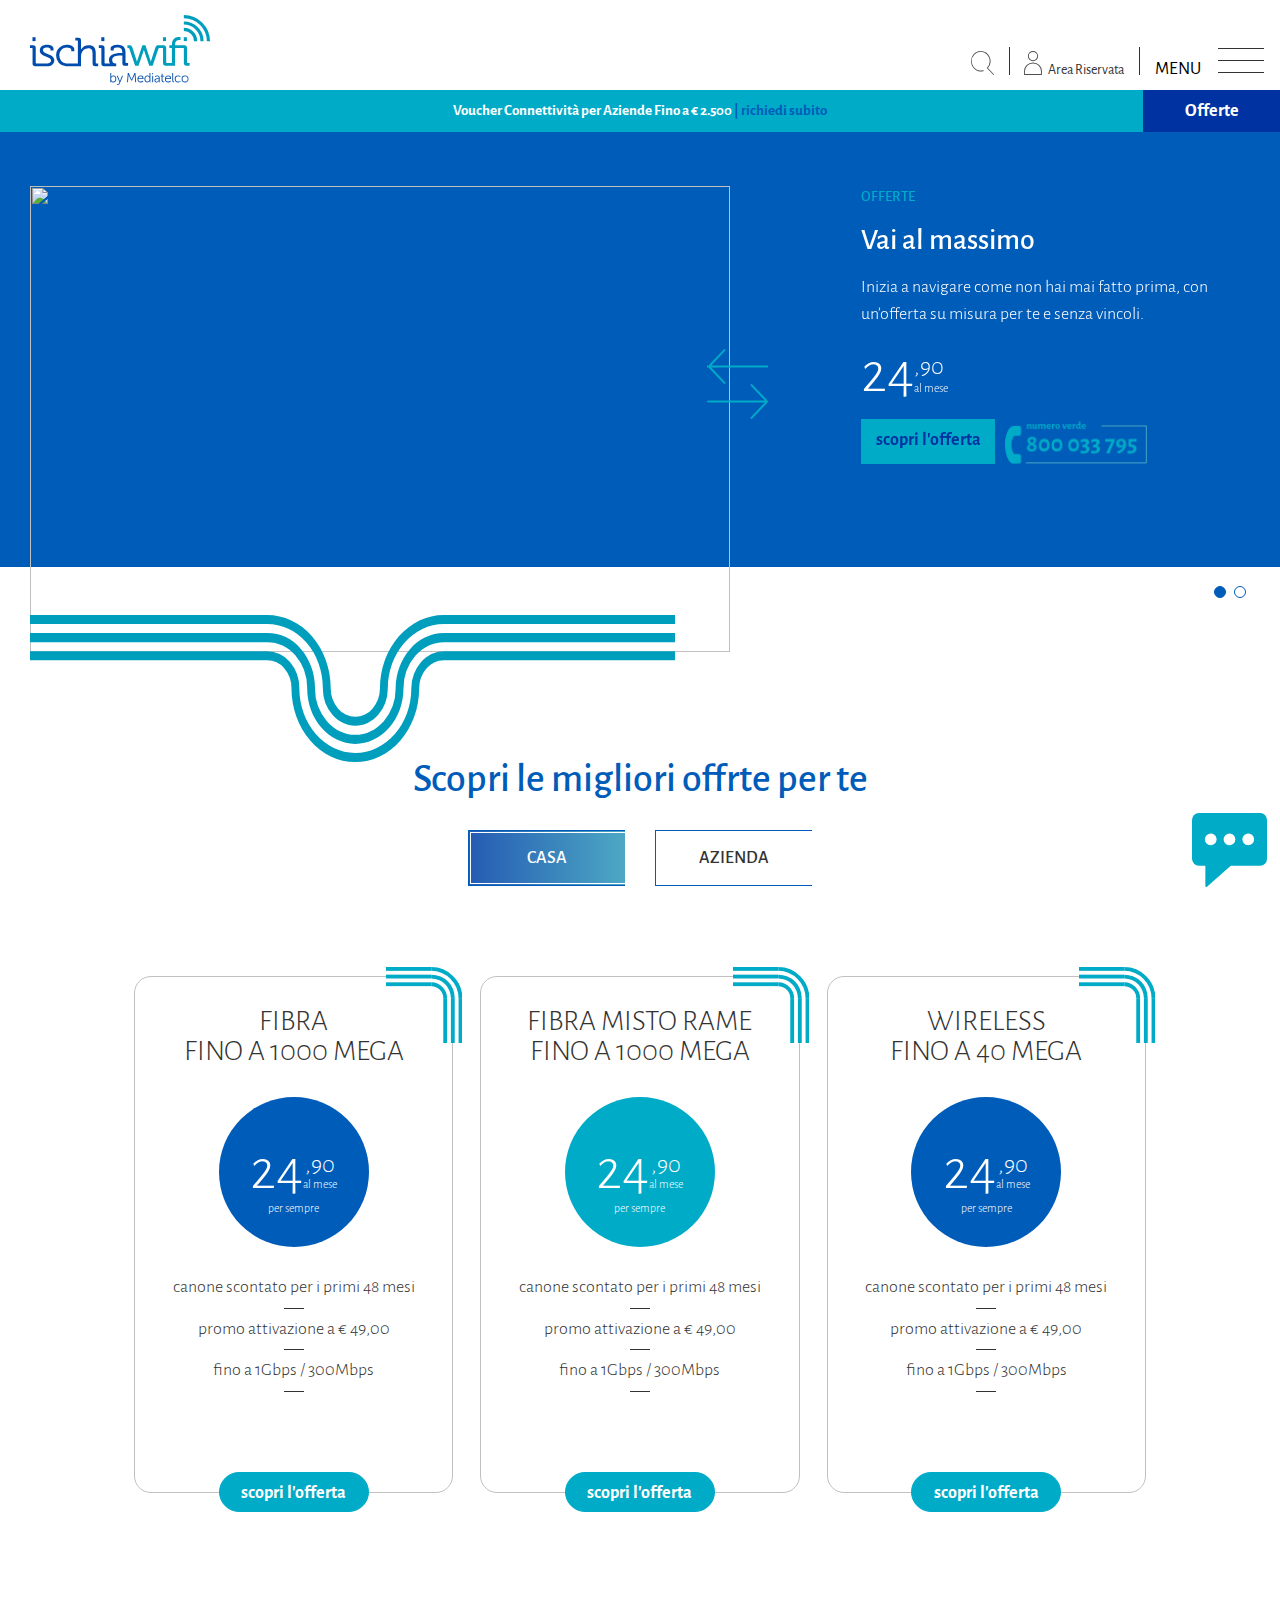
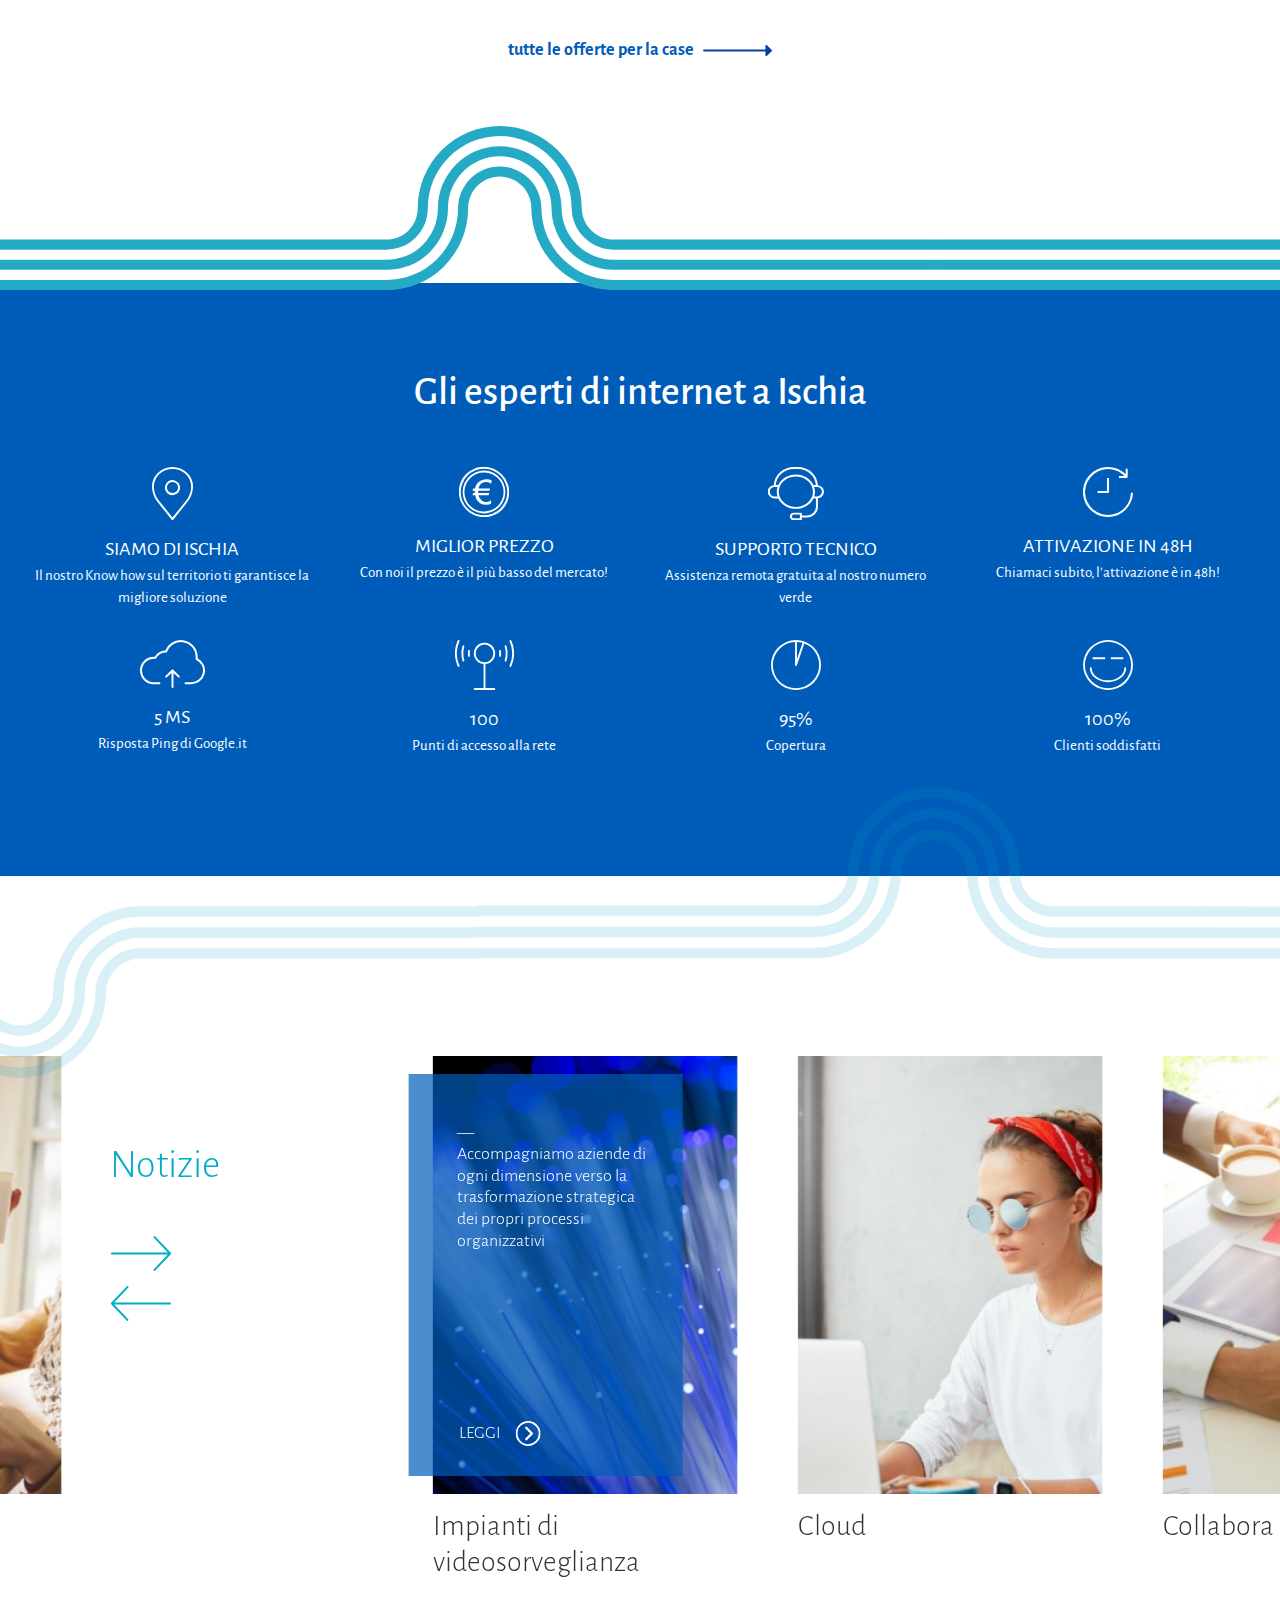
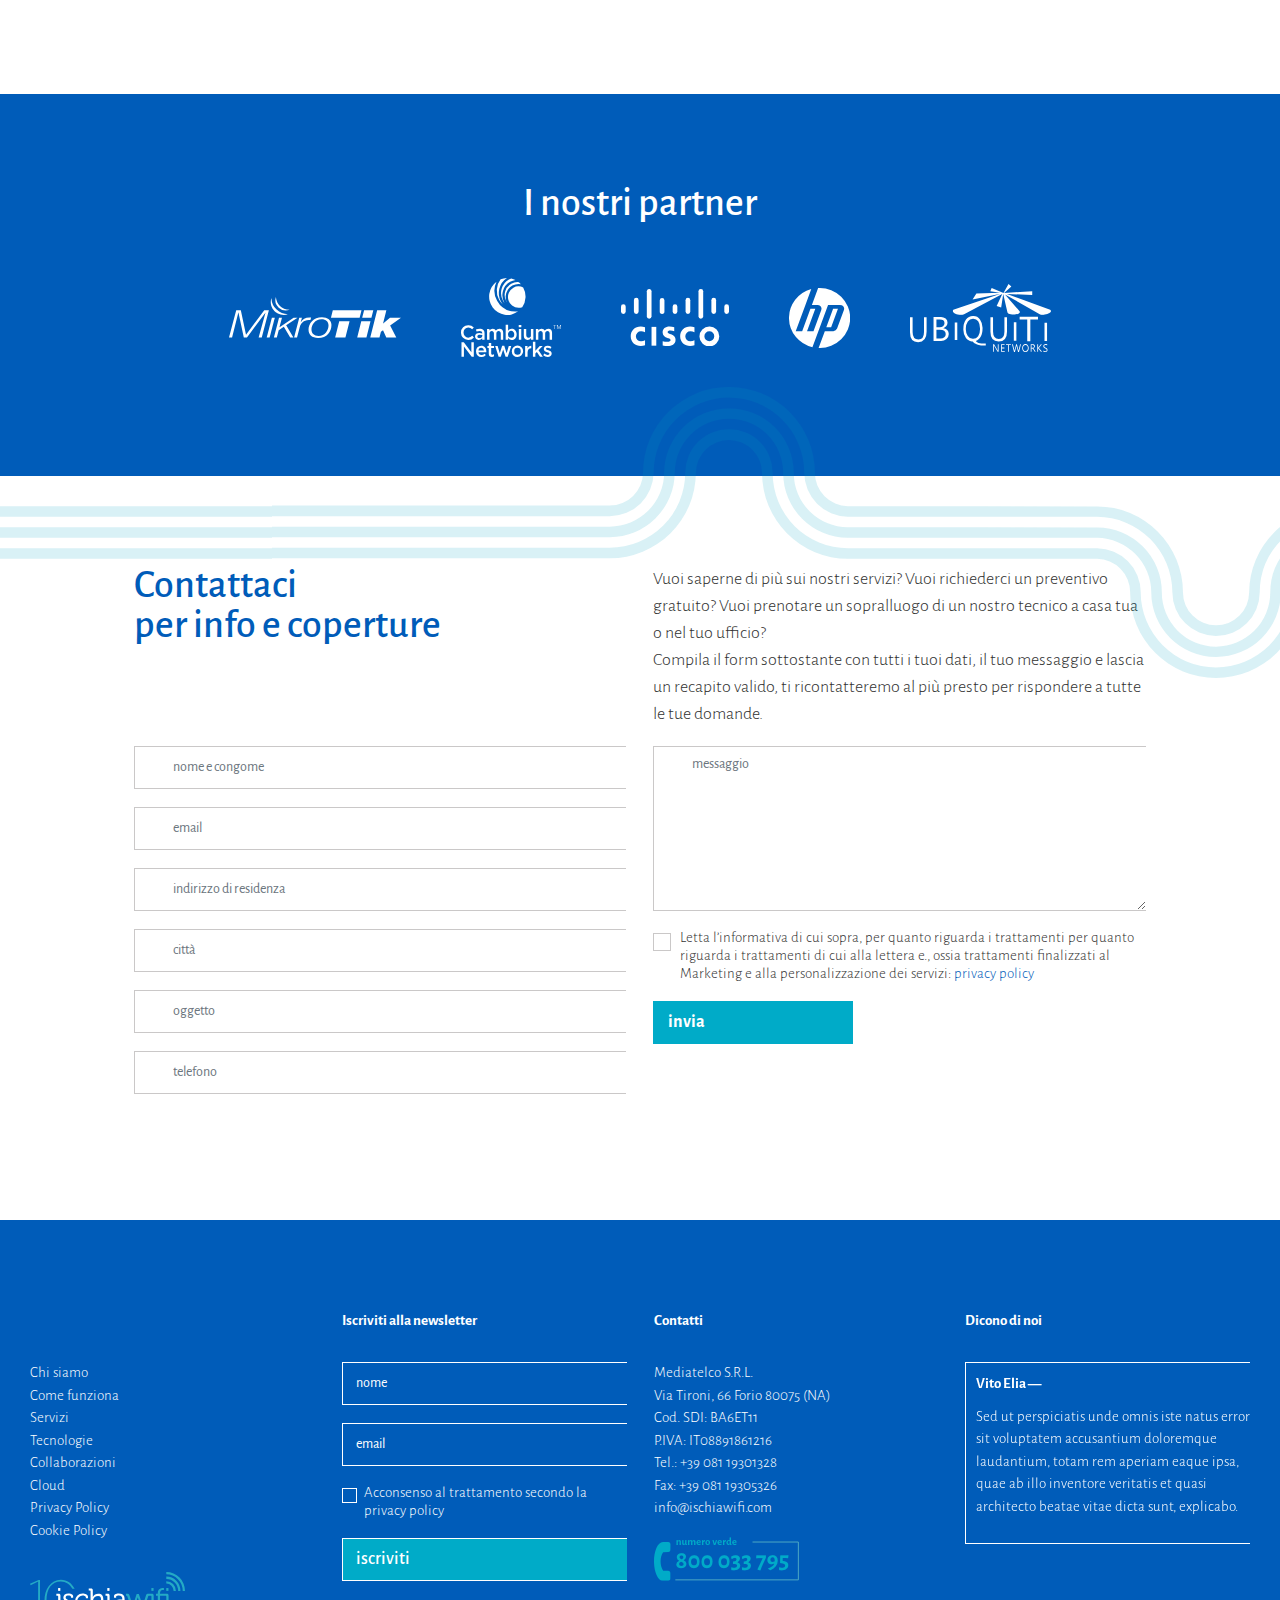
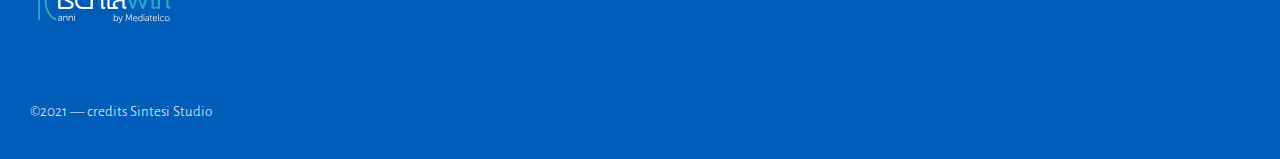
==== commit cb5647ba: "update" ====
--- a/index.html
+++ b/index.html
@@ -6,7 +6,7 @@
         <meta http-equiv="X-UA-Compatible" content="IE=edge" />
         <meta name="robots" content="noindex,nofollow" /> <!-- DA ELIMINARE IN LIVE -->
         <link rel="stylesheet" href="https://cdnjs.cloudflare.com/ajax/libs/font-awesome/6.1.0/css/all.min.css" integrity="sha512-10/jx2EXwxxWqCLX/hHth/vu2KY3jCF70dCQB8TSgNjbCVAC/8vai53GfMDrO2Emgwccf2pJqxct9ehpzG+MTw==" crossorigin="anonymous" referrerpolicy="no-referrer" />
-        <link rel="stylesheet" href="https://cdnjs.cloudflare.com/ajax/libs/animate.css/4.1.1/animate.min.css" />
+        <link rel="stylesheet" href="https://cdnjs.cloudflare.com/ajax/libs/animate.css/4.1.1/animate.min.css" /> <!-- DA ELIMINARE IN LIVE -->
         <!-- <link rel="stylesheet" href="assets/css/jquery.fancybox.min.css" /> -->
         <link rel="stylesheet" href="assets/css/bootstrap.min.css" />
         <link rel="stylesheet" href="assets/css/swiper-bundle.min.css" />
--- a/assets/css/frontend.min.css
+++ b/assets/css/frontend.min.css
@@ -1,2 +1,2 @@
-@import url("https://fonts.googleapis.com/css2?family=Alegreya+Sans:wght@300;400;500;700&display=swap");.menu1 ul.main li,.menu1 ul.main a,.menu1 ul.main a:visited,.menu1 ul.lang-menu,.menu1 ul.social-menu,html,body,.hero-phrase .hero-phrase-content>span:nth-child(2),.link-more,footer{font-family:"Alegreya Sans",sans-serif;font-weight:300;font-style:normal}.navbar-toggler::before,header .navbar-menu li>a{font-family:"Alegreya Sans",sans-serif;font-weight:400;font-style:normal}header .navbar-menu li,.menu1 ul li a.active,.menu1 ul li a:hover,h1,h2,h3,h4,h5,h6,.btn,.promo-top-line,.hero-phrase .hero-phrase-content>span:nth-child(1),footer .footer-title{font-family:"Alegreya Sans",sans-serif;font-weight:700;font-style:normal}*:focus{outline:none !important}.pt-10,.py-10{padding-top:8rem !important}.pb-10,.py-10{padding-bottom:8rem !important}.mt-10,.my-10{padding-top:8rem !important}.mb-10,.my-10{padding-bottom:8rem !important}.bg-transparent{background-color:transparent}.no-gutter.row{margin-left:0;margin-right:0}.no-gutter.container,.no-gutter.container-fluid,.no-gutter>[class^="col-"]{padding-left:0;padding-right:0}.no-padding{padding:0 !important}.full-height{height:100%}.full-height-vh{min-height:100vh;position:relative}.full-width{width:100%}@media screen and (max-width: 991px){.order-lg-0{order:0}.order-lg-1{order:1}}.flutter-wrap{position:relative;display:flex;flex-wrap:wrap}.flutter-wrap.flutter-right{justify-content:flex-end}.flutter-wrap .flutter-box{max-width:615px;padding-top:5rem;padding-bottom:5rem;padding-left:15px;padding-right:15px}.flex-row{display:flex;flex-wrap:wrap}.flex-col{width:30%}header .navbar-menu,.menu1 ul.lang-menu,.menu1 ul.social-menu,.promo-item .listbox,.promo-item .buttons,.promo-item-swiper .buttons,.promo-item-long .ul-details,.promo-item-long .buttons,.promo-spec-ul,.form-offerta .buttons,.partners ul,footer .footer-menu,footer .social-menu,footer .footer-logos,.fixed-buttons{margin:0;padding:0}header .navbar-menu li,.menu1 ul.lang-menu li,.menu1 ul.social-menu li,.promo-item .listbox li,.promo-item .buttons li,.promo-item-swiper .buttons li,.promo-item-long .ul-details li,.promo-item-long .buttons li,.promo-spec-ul li,.form-offerta .buttons li,.partners ul li,footer .footer-menu li,footer .social-menu li,footer .footer-logos li,.fixed-buttons li{list-style:none}.img{background-position:center;background-repeat:no-repeat;background-size:cover}.img.all{width:100%;height:100%}.img-fixed{background-attachment:fixed}.img-bgas{position:relative;overflow:hidden;margin:0}.img-bgas img,.img-bgas video{object-fit:cover;width:100%;height:100%}.swiper-box-home1 .figure-3-2 figure,.swiper-box-home2 .figure-3-2 figure{position:absolute;top:0;left:0;right:0;bottom:0}.figure-qq{padding-top:100%;position:relative;background-color:#363735}.figure-3-2{padding-top:66.6%;position:relative}.figure-4-3{padding-top:75%;position:relative}.figure-3-4{padding-top:133.33%;position:relative}.figure-16-9{padding-top:56.25%;position:relative}.figure-9-16{padding-top:177.77%;position:relative}.figure-r1{padding-top:66.25%;position:relative}.figure-r2{padding-top:143.33%;position:relative}.figure-qq figure,.figure-4-3 figure,.figure-3-4 figure,.figure-16-9 figure,.figure-9-16 figure,.figure-r1 figure,.figure-r2 figure{position:absolute;top:0;left:0;right:0;bottom:0}.full-width img{width:100%}header .navbar-box{height:90px}header .navbar-box .navbar-logo{position:relative;display:block;height:100%;transition:all .35s ease}header .navbar-box .navbar-logo .logo,header .navbar-box .navbar-logo img{width:100%;height:calc(100% + 10px);transition:all .35s ease}@media screen and (max-width: 575px){header .navbar-box .navbar-logo{width:133px}}.navbar-toggler{position:relative;width:48px;height:28px;padding:0;margin-left:63px}.navbar-toggler:focus{box-shadow:none}.navbar-toggler::before{content:attr(data-name);display:block;width:60px;position:absolute;bottom:-4px;left:-70px;text-transform:uppercase;font-size:18px;transition:color .35s ease}@media screen and (max-width: 767px){.navbar-toggler{margin-left:0}.navbar-toggler::before{display:none}}.navbar-toggler span{display:block;background-color:#333;height:1px;width:100%;margin-bottom:11px;position:relative;right:0;opacity:1;transform:rotate(0deg);transition:transform .35s ease-in-out, background-color .35s ease, width .35s ease-in-out}.navbar-toggler:not(.collapsed){top:-10px}.navbar-toggler:not(.collapsed) span:nth-child(1){position:absolute;right:0;top:5px;transform:rotate(135deg);opacity:0.9}.navbar-toggler:not(.collapsed) span:nth-child(3){position:absolute;right:0;top:5px;width:100%;transform:rotate(-135deg);opacity:0.9}.navbar-toggler:not(.collapsed) span:nth-child(2){opacity:0}header .navbar-box{padding:15px 0;background-color:#fff}header .navbar-box>.container-full{display:flex;flex-wrap:wrap;flex-direction:row;align-items:center;justify-content:space-between;height:100%}header .navbar-box a{color:#005CB9}header .navbar-menu-wrap{position:relative;width:calc(100% - 193px);display:flex;height:100%;flex-direction:row;align-items:flex-end;justify-content:flex-end}@media screen and (max-width: 575px){header .navbar-menu-wrap{width:calc(100% - 133px)}}header .navbar-menu{display:inline-flex;flex-direction:row;align-items:flex-start;justify-content:flex-end;margin-left:-15px;margin-right:-15px;height:100%}header .navbar-menu li{position:relative;display:flex;align-items:flex-end;height:100%;padding-left:15px;padding-right:15px;font-size:14px}header .navbar-menu li>a{display:flex;align-items:flex-end;color:#333;height:100%;fonot-size:15px}header .navbar-menu li>a>span{position:relative;top:6px;margin-left:6px}@media screen and (max-width: 575px){header .navbar-menu li>a>span{display:none}}header .navbar-menu li:before{content:"";display:block;width:1px;height:28px;position:absolute;bottom:0;left:0;background-color:#333}header .navbar-menu li:first-child:before{content:"";display:none}header .navbar-menu li:last-child{padding-right:0}header .navbar-scroll{box-shadow:0 0 5px #ccc}.menu1{overflow:hidden;position:fixed;top:0;bottom:0;right:0;left:0;background-color:rgba(0,0,0,0.7);transition:all .3s ease-in;z-index:-1000;opacity:0;transform:translateY(-100vw)}.menu1 .menu-1-header{padding:15px;height:90px;margin-bottom:30px}.menu1 .menu1-content{display:flex;flex-direction:column;overflow-y:scroll;position:absolute;top:0;bottom:0;right:0;left:0;height:calc(100vh);line-height:1.3;background-color:#005CB9;background-image:url(../images/trama3.svg);background-position:left bottom;background-repeat:no-repeat;color:#fff;z-index:1032;opacity:0;-ms-overflow-style:none;scrollbar-width:none;transition:all .3s ease-in}.menu1 .menu1-content::-webkit-scrollbar{display:none}.menu1 .navbar-toggler{top:-30px;margin-left:15px}.menu1 .navbar-toggler::before{display:none}.menu1 .navbar-toggler span{background-color:#fff}@media screen and (max-width: 991px){.menu1 .navbar-toggler{margin-left:0;left:calc(100% - 30px)}}.menu1 ul{display:flex;flex-direction:column;flex-wrap:wrap;margin:20px 0;padding-left:20px}.menu1 ul li{display:block;font-size:1rem}.menu1 ul li a,.menu1 ul li a:visited{color:#fff;line-height:1;text-transform:lowercase}.menu1 ul li a.active,.menu1 ul li a:hover{color:#fff}.menu1 .dropdown-menu{position:relative;background-color:#005CB9;border:none;transition:all .35s ease}.menu1 .dropdown-menu a{display:block;padding:10px 0 10px 20px;font-size:.85rem !important}.menu1 ul.main{justify-content:center;padding-left:0;margin-bottom:15px}.menu1 ul.main li{padding:10px 0 10px 20px}.menu1 ul.main li,.menu1 ul.main a,.menu1 ul.main a:visited{font-size:1rem}.menu1 ul.main li:last-child{border-top:solid 1px #fff;border-left:solid 1px #fff;border-bottom:solid 1px #fff}.menu1 ul.lang-menu,.menu1 ul.social-menu{flex-direction:row;margin-left:-10px;margin-right:-10px;margin-bottom:0px}.menu1 ul.lang-menu li,.menu1 ul.social-menu li{padding-left:10px;padding-right:10px}.menu1 ul.lang-menu li i,.menu1 ul.social-menu li i{font-size:30px}.menu1 ul.lang-menu{padding-bottom:10px;border-bottom:solid 1px #fff}.menu1 ul.social-menu{margin-top:15px}.menu1 ul.social-menu i{color:#00ABC8}.menu1.show{opacity:1;z-index:1040;transform:translateY(0)}.menu1.show .menu1-content{opacity:1;z-index:1032}a.dropdown-toggle{display:inline-flex;align-items:center}.dropdown-toggle::after{width:13px;height:8px;border-top:none;border-right:none;border-bottom:none;border-left:none;background-image:url(../images/icons/menu-dropdown.svg);background-position:center;background-repeat:no-repeat}#page-loader{position:fixed;top:0;left:0;right:0;bottom:0;display:none;align-items:center;justify-content:center;background-color:rgba(0,0,0,0.6);z-index:3000}#page-loader.show{display:flex}.lds-roller{display:inline-block;position:relative;width:80px;height:80px}.lds-roller div{animation:lds-roller 1.2s cubic-bezier(0.5, 0, 0.5, 1) infinite;transform-origin:40px 40px}.lds-roller div:after{content:" ";display:block;position:absolute;width:7px;height:7px;border-radius:50%;background:#fff;margin:-4px 0 0 -4px}.lds-roller div:nth-child(1){animation-delay:-0.036s}.lds-roller div:nth-child(1):after{top:63px;left:63px}.lds-roller div:nth-child(2){animation-delay:-0.072s}.lds-roller div:nth-child(2):after{top:68px;left:56px}.lds-roller div:nth-child(3){animation-delay:-0.108s}.lds-roller div:nth-child(3):after{top:71px;left:48px}.lds-roller div:nth-child(4){animation-delay:-0.144s}.lds-roller div:nth-child(4):after{top:72px;left:40px}.lds-roller div:nth-child(5){animation-delay:-0.18s}.lds-roller div:nth-child(5):after{top:71px;left:32px}.lds-roller div:nth-child(6){animation-delay:-0.216s}.lds-roller div:nth-child(6):after{top:68px;left:24px}.lds-roller div:nth-child(7){animation-delay:-0.252s}.lds-roller div:nth-child(7):after{top:63px;left:17px}.lds-roller div:nth-child(8){animation-delay:-0.288s}.lds-roller div:nth-child(8):after{top:56px;left:12px}@keyframes lds-roller{0%{transform:rotate(0deg)}100%{transform:rotate(360deg)}}html,body{color:#333;line-height:1.5}@media screen and (max-width: 575px){html,body{font-size:16px}}@media screen and (min-width: 576px){html,body{font-size:16px}}@media screen and (min-width: 768px){html,body{font-size:18px}}@media screen and (min-width: 992px){html,body{font-size:18px}}@media screen and (min-width: 1200px){html,body{font-size:18px}}.app{overflow-x:hidden}main{margin-top:90px}a,a:hover,a:visited{color:#005CB9;text-decoration:none}a:hover{opacity:0.9}b{font-weight:700}.z-index-1{z-index:1}.z-index-2{z-index:2}.no-padding{padding:0}@media screen and (max-width: 991px){.no-mobile{display:none !important}.no-md-mobile{display:none !important}.mobile-order-0{order:0}.mobile-order-1{order:1}.mobile-order-2{order:2}}@media screen and (min-width: 992px){.no-desktop{display:none !important}}.animate__lazy{opacity:0}@media screen and (max-width: 1399px){.container-full{margin-left:30px;margin-right:30px}}@media screen and (min-width: 1400px){.container-full{margin-left:calc(8.33vw + 30px);margin-right:calc(8.33vw + 30px)}}@media screen and (min-width: 1600px){.container-full{width:1570px;margin-left:auto;margin-right:auto}}.position-relative{position:relative}.row15{margin-left:-7.5px;margin-right:-7.5px}.row15 [class*="col-"]{padding-right:7.5px;padding-left:7.5px}.bold{font-weight:700}.bg-10{background-color:#005CB9 !important}.bg-10,.bg-10 h1,.bg-10 h2,.bg-10 h3,.bg-10 h4,.bg-10 h5,.bg-10 h6{color:#fff !important}.bg-10-gradient{background:#005cb9 !important;background:linear-gradient(180deg, #005cb9 0%, #4ca8c4 100%) !important}.bg-10-gradient,.bg-10-gradient h1,.bg-10-gradient h2,.bg-10-gradient h3,.bg-10-gradient h4,.bg-10-gradient h5,.bg-10-gradient h6{color:#fff !important}.bg-30{background-color:#00ABC8 !important;color:#fff !important}.bg-30-light{background-color:rgba(0,171,200,0.15) !important}.bg-03{background-color:#363735;color:#fff}.btn{font-size:1rem;border-radius:0}.btn:focus{box-shadow:none}.btn-primary{background-color:#0033A1;border-color:#0033A1}.btn-primary:hover{background-color:#0033A1;border-color:#0033A1;opacity:0.9}.btn-30{background-color:#00ABC8;border-color:#00ABC8}.btn-30:hover{background-color:#00ABC8;border-color:#00ABC8;opacity:0.9}.section{position:relative;overflow:hidden}.secrtion-overflow-x{overflow-x:hidden}.section-main{position:relative;padding:5rem 0}.section-main.only-padding-top{padding:5rem 0 0 0}.section-main.only-padding-bottom{padding:0 0 5rem 0}.no-overflow{overflow:visible}.section-home{padding:140px 0 180px 0;overflow-x:hidden}.section-first{padding-top:300px}@media screen and (max-width: 575px){.section-first{padding-top:200px}}.section-article{padding-top:120px;padding-bottom:120px}@keyframes uparrow{0%{transform:translateY(0);opacity:0.4}100%{transform:translateY(-0.4em);opacity:0.9}}@keyframes downarrow{0%{transform:translateY(0);opacity:0.4}100%{transform:translateY(0.4em);opacity:0.9}}@keyframes custom-bounce-in-right{0%{transform:translateX(25px);opacity:0}100%{transform:translateX();opacity:1}}.up{animation:uparrow 0.6s infinite alternate ease-in-out}.down{animation:downarrow 0.6s infinite alternate ease-in-out}.arrow-scroll{position:absolute;left:calc(50% - 20px);font-size:72px;transform-origin:50% 50%;z-index:100}@media screen and (max-width: 767px){.arrow-scroll{bottom:25px}}@media screen and (min-width: 768px){.arrow-scroll{bottom:1rem}}.promo-top-line{position:relative;padding:calc(.375rem + 3px) 0;background-color:#00ABC8;color:#fff;font-size:15px;text-align:center}.promo-top-line .btn-primary{position:absolute;width:calc(8.33vw + 30px);top:0;right:0}.promo-top-line .btn-primary,.promo-top-line .btn-primary:visited,.promo-top-line .btn-primary:hover{color:#fff}.promo-top-line::before{height:180px}@media screen and (max-width: 767px){.promo-top-line .btn-primary{position:relative;width:calc(100% + 60px);top:.75rem;left:-30px}}.section-home-01{position:relative;padding:3rem 0 5rem 0}@media screen and (min-width: 992px){.section-home-01::before{content:"";position:absolute;left:0;right:0;bottom:0;height:calc(1rem + 85px);background-color:#fff}}@media screen and (min-width: 1200px){.section-home-01::before{height:calc(5rem + 85px)}}.home-trama2{position:relative;margin-bottom:calc(-5rem - 22px);height:180px;background-image:url(../images/trama2.svg);background-position:left;z-index:1}.home-trama3{position:relative;margin-bottom:calc(-15rem - 22px);height:291px;background-image:url(../images/trama3.svg);background-position:left;z-index:10}.home-trama4{position:relative;margin-bottom:-10rem;height:343px;background-image:url(../images/trama4.svg);background-position:left;z-index:10}@keyframes swiperSlideShow{0%{width:0}100%{width:100%}}@keyframes swiperSlideHide{0%{width:100%}100%{width:0}}.hero-phrase{position:absolute;top:calc(100% - 262px);z-index:1}.hero-phrase .hero-phrase-content>span:nth-child(1){display:block;font-size:90px;line-height:1;color:#005CB9}.hero-phrase .hero-phrase-content>span:nth-child(2){display:block;padding-top:10px;font-size:18px;color:#E8F3FA;text-transform:uppercase}.section-title{margin-bottom:30px}.section-title h1,.section-title h2,.section-title h3,.section-title h4,.section-title h5{line-height:1;font-weight:500;font-size:2.22rem;color:#005CB9}.link-all{font-weight:700}.link-more{position:relative;left:-23px;display:inline-flex;align-items:center;text-transform:uppercase;color:#fff !important;transition:all .35s ease}.link-more::before{content:"";display:inline-block;width:25px;height:25px;background-image:url(../images/icons/arrow-circle-next.svg);background-position:center;background-repeat:no-repeat;background-size:contain;opacity:0;transform:translateX(-30px);transition:all .35s ease}.link-more::after{content:"";display:inline-block;width:25px;height:25px;margin-left:15px;background-image:url(../images/icons/arrow-circle-next.svg);background-position:center;background-repeat:no-repeat;background-size:contain;transition:all .35s ease}.link-more:hover{left:0}.link-more:hover::before{opacity:1;margin-right:15px;transform:translateX(0)}.link-more:hover::after{opacity:0;transform:translateX(30px)}.threesixty-container{position:relative;width:50%;margin:auto}.threesixty{margin:auto}input[type="range"],.threesixty-slider{appearance:none !important;width:100%;height:2px;background:#707070;outline:none;transition:opacity .2s;border-radius:25px}.threesixty-slider:hover{opacity:1}.form-range:focus::-webkit-slider-thumb{box-shadow:none}.form-range:focus::-moz-range-thumb{box-shadow:none}.form-range::-webkit-slider-thumb{background-color:#005CB9}.form-range::-webkit-slider-thumb:active{background-color:#005CB9}.form-range::-webkit-slider-runnable-track{background:#707070}.form-range::-moz-range-thumb{background-color:#005CB9}.form-range::-moz-range-thumb:active{background-color:#005CB9}.form-range::-moz-range-track{background-color:#707070}.share{margin-top:15px;margin-bottom:30px}.cn-button.bootstrap{color:#fff !important;background:#005CB9 !important}.swiper-box-home1,.swiper-box-home2{position:relative}.swiper-box-home1 .swiper-wrapper,.swiper-box-home2 .swiper-wrapper{height:auto !important}@media screen and (max-width: 991px){.swiper-box-home1 .figure-3-2,.swiper-box-home2 .figure-3-2{margin-bottom:5rem}}.swiper-box-home1 .trama,.swiper-box-home2 .trama{position:absolute;left:0;right:0;bottom:-5rem;height:180px;background-image:url(../images/trama1.svg);background-position:left;z-index:1}.swiper-box-home1 .swiper-palette,.swiper-box-home2 .swiper-palette{width:61px;height:70px;position:absolute;bottom:0}@media screen and (max-width: 991px){.swiper-box-home1 .swiper-palette,.swiper-box-home2 .swiper-palette{top:-45px;right:15px}}@media screen and (min-width: 992px){.swiper-box-home1 .swiper-palette,.swiper-box-home2 .swiper-palette{left:calc((((100vw - (30px * 2))) / 12 * 7) - 5px)}}@media screen and (min-width: 1400px){.swiper-box-home1 .swiper-palette,.swiper-box-home2 .swiper-palette{left:calc((100vw - ((8.33vw + 30px) * 2)) / 12 * 8)}}.swiper-box-home1 .swiper-button-next,.swiper-box-home1 .swiper-button-prev,.swiper-box-home2 .swiper-button-next,.swiper-box-home2 .swiper-button-prev{position:relative;top:auto;margin-top:0;width:61px;height:35px;background-size:contain;background-position:center}.swiper-box-home1 .swiper-button-next::after,.swiper-box-home1 .swiper-button-prev::after,.swiper-box-home2 .swiper-button-next::after,.swiper-box-home2 .swiper-button-prev::after{display:none}.swiper-box-home1 .swiper-button-next,.swiper-box-home1 .swiper-container-rtl .swiper-button-prev,.swiper-box-home2 .swiper-button-next,.swiper-box-home2 .swiper-container-rtl .swiper-button-prev{right:auto;left:auto;background-image:url(../images/icons/arrow-next-green.svg);margin-bottom:5px}.swiper-box-home1 .swiper-button-prev,.swiper-box-home1 .swiper-container-rtl .swiper-button-next,.swiper-box-home2 .swiper-button-prev,.swiper-box-home2 .swiper-container-rtl .swiper-button-next{right:auto;left:auto;background-image:url(../images/icons/arrow-prev-green.svg)}.swiper-box-home1 .swiper-pagination,.swiper-box-home2 .swiper-pagination{left:30px;bottom:-20px;text-align:left}@media screen and (max-width: 991px){.swiper-box-home1 .swiper-pagination,.swiper-box-home2 .swiper-pagination{display:none}}@media screen and (min-width: 992px){.swiper-box-home1 .swiper-pagination,.swiper-box-home2 .swiper-pagination{width:calc(100% - (30px * 2))}}@media screen and (min-width: 1400px){.swiper-box-home1 .swiper-pagination,.swiper-box-home2 .swiper-pagination{left:calc(8.33vw + 30px);width:calc(100% - ((8.33vw + 30px) * 2))}}.swiper-box-home1 .swiper-pagination-bullet:only-child,.swiper-box-home2 .swiper-pagination-bullet:only-child{display:inline-flex !important}.swiper-box-home1 .swiper-pagination-bullet,.swiper-box-home2 .swiper-pagination-bullet{width:12px;height:12px;background-color:#fff;border-color:solid 1px #005CB9}.swiper-box-home1 .swiper-pagination-bullet-active,.swiper-box-home2 .swiper-pagination-bullet-active{background-color:#005CB9;border-color:solid 1px #005CB9;opacity:1}@media screen and (max-width: 991px){.swiper-box-home1 .promo-item,.swiper-box-home2 .promo-item{margin-top:3rem}}.swiper-box-home2.bg-10-gradient{margin-bottom:5rem}@media screen and (max-width: 991px){.swiper-box-home2.bg-10-gradient,.swiper-box-home2.bg-10-gradient h1,.swiper-box-home2.bg-10-gradient h2,.swiper-box-home2.bg-10-gradient h3,.swiper-box-home2.bg-10-gradient h4,.swiper-box-home2.bg-10-gradient h5,.swiper-box-home2.bg-10-gradient h6{color:#005CB9 !important}.swiper-box-home2.bg-10-gradient>.container-full>.row>div:last-child{position:relative;margin-top:5rem}.swiper-box-home2.bg-10-gradient>.container-full>.row>div:last-child::before{content:"";position:absolute;top:-5rem;left:-30px;bottom:-30px;right:0;width:calc(100% + 60px);background-color:#fff;z-index:0}.swiper-box-home2.bg-10-gradient>.container-full>.row>div:last-child .promo-item-swiper{position:relative;z-index:1}.swiper-box-home2.bg-10-gradient::before{content:"";position:absolute;top:66.6%;left:0;bottom:0;right:0;background-color:#fff}.swiper-box-home2.bg-10-gradient .figure-3-2{margin-bottom:0 !important}}@media screen and (max-width: 991px){.swiper-box-home2 .figure-3-2{margin-bottom:148px}}.swiper-box-home2 figure{position:relative;display:flex;align-items:center;justify-content:center;margin:0}.swiper-box-home2 figure img{height:100%;margin:auto}.swiper-box-home2 .trama1_1{position:absolute;left:auto;bottom:-100px;right:0;height:148px;width:645px;background-image:url(../images/trama1_1.svg);background-position:center !important;background-repeat:no-repeat;z-index:1}@media screen and (max-width: 991px){.swiper-box-home2 .trama1_1{left:30px;right:30px;width:calc(100% - 60px);top:0;padding-top:calc(66.6% + 5rem - 20px);background-position:bottom center !important}}@media screen and (min-width: 992px){.swiper-box-home2 .trama1_1{left:30px;bottom:-110px}}@media screen and (min-width: 1400px){.swiper-box-home2 .trama1_1{left:calc(8.33vw + 30px);bottom:-110px}}@media screen and (min-width: 1600px){.swiper-box-home2 .trama1_1{left:calc(((100vw - 1570px) / 2) + (1570px / 12))}}.swiper-box-home2 .trama1_offerte{position:absolute;left:0;right:0;height:190px;background-image:url(../images/trama1_offerte.svg);background-position:center;background-repeat:repeat-x}@media screen and (max-width: 991px){.swiper-box-home2 .trama1_offerte{padding-top:calc(66.6% + 68px);bottom:auto;top:0;bottom:0;background-position:bottom center !important}}@media screen and (min-width: 992px){.swiper-box-home2 .trama1_offerte{bottom:-38px}}@media screen and (max-width: 991px){.swiper-box-home2 .swiper-palette{bottom:auto}}@media screen and (min-width: 992px){.swiper-box-home2 .swiper-palette{bottom:50%}}.swiper-box-home2 .swiper-pagination{text-align:right}@media screen and (max-width: 991px){.swiper-box-home2 .swiper-pagination{display:none !important}}@media screen and (min-width: 992px){.swiper-box-home2 .swiper-pagination{left:auto;right:30px;bottom:-.75rem}}@media screen and (min-width: 1200px){.swiper-box-home2 .swiper-pagination{bottom:3rem}}@media screen and (min-width: 1400px){.swiper-box-home2 .swiper-pagination{left:auto;right:calc(8.33vw + 30px)}}.swiper-box-home2 .swiper-pagination-bullet{border:solid 1px #005CB9;opacity:1}.swiper-box-reviews .swiper-wrapper{height:auto}.promoTab-wrap .nav{display:flex;justify-content:center;margin:0 -15px}.promoTab-wrap .nav-tabs{border-bottom:none}.promoTab-wrap .nav-tabs .nav-link{position:relative;margin:0 15px;width:157px;height:56px;display:flex;align-items:center;justify-content:center;border-top:solid 1px #005CB9;border-left:solid 1px #005CB9;border-bottom:solid 1px #005CB9;border-right:none;border-radius:0;font-weight:500;color:#333;text-transform:uppercase}.promoTab-wrap .nav-tabs .nav-item.show .nav-link,.promoTab-wrap .nav-tabs .nav-link.active{color:#fff;background:#255bb3;background:linear-gradient(90deg, #255bb3 0%, #4ca8c4 100%)}.promoTab-wrap .nav-tabs .nav-item.show .nav-link::before,.promoTab-wrap .nav-tabs .nav-link.active::before{content:"";width:156px;height:52px;position:absolute;top:1px;left:1px;right:0;bottom:1px;border:solid 1px #fff}.promoTab-wrap .tab-content{padding-top:5rem}.promoTabDescription{color:#005CB9;font-size:1.38rem;text-align:center;margin-bottom:5rem}.promo-item{position:relative;border:solid 1px #C4BFBF;border-radius:17px;padding:30px 15px;text-align:center;line-height:1.2;transition:all .35s;margin-bottom:5rem}.promo-item::before{content:"";position:absolute;top:-10px;right:-10px;display:block;width:76px;height:76px;background-image:url(../images/icons/promo-item-border.svg)}.promo-item:hover{box-shadow:0px 0px 15px #ccc}.promo-item:hover .btn{box-shadow:0px 5px 5px #ccc}.promo-item>a{display:block}.promo-item>a,.promo-item>a:hover,.promo-item>a:visited{color:#333;opacity:1}.promo-item .promo-type{color:#00ABC8;text-transform:uppercase;font-size:.83rem;font-weight:500;margin-bottom:15px}.promo-item h1,.promo-item h2,.promo-item h3{font-size:1.66rem;font-weight:300;text-transform:uppercase;margin-bottom:30px;line-height:1}.promo-item .pricebox{position:relative;display:flex;align-items:center;justify-content:center;line-height:1;text-align:center;margin:auto auto 30px auto;width:150px;height:150px;background-color:#005CB9;border-radius:50%;color:#fff}.promo-item .pricebox>span:first-child{flex:0 0 auto;font-size:3.22rem;font-weight:300}.promo-item .pricebox>span:last-child{flex:0 0 auto;display:flex;flex-direction:column;justify-content:space-between;padding:10px 0}.promo-item .pricebox>span:last-child>span:nth-child(1){font-size:1.33rem}.promo-item .pricebox>span:last-child>span:nth-child(2){font-size:12px}.promo-item .pricebox>span:last-child>span:nth-child(3){position:absolute;display:block;width:150px;font-size:12px;left:0;top:calc(50% + 30px)}.promo-item .listbox{margin-bottom:30px}.promo-item .listbox li{position:relative;padding-bottom:10px;margin-bottom:10px}.promo-item .listbox li::before{position:absolute;bottom:0;width:20px;height:1px;background-color:#333;left:calc(50% - 10px);content:""}.promo-item .promo-discount{position:relative;font-size:1.39rem;top:-1rem}.promo-item .promo-discount::after{content:"";position:absolute;top:15px;left:calc(50% - 30px);width:60px;height:1px;background-color:#333;transform:rotate(-25deg)}.promo-item .promo-set{position:relative;border:solid 1px #C4BFBF;border-radius:17px;padding:1rem .5rem .5rem .5rem;text-align:center;line-height:1.2;transition:all .35s;margin-bottom:5rem}.promo-item .promo-set::before{content:"";position:absolute;top:-10px;right:-10px;display:block;width:76px;height:76px;background-image:url(../images/icons/promo-item-border.svg)}.promo-item .promo-set p{margin-bottom:.5rem}.promo-item .promo-set p:first-child{font-weight:700;color:#00ABC8}.promo-item .buttons{display:flex;align-items:center;justify-content:center;margin:0 -5px;position:relative;bottom:calc(-30px - 20px)}.promo-item .buttons li{padding:0 5px}.promo-item .btn{width:150px;height:40px;color:#fff;border-radius:20px}.promo-item img.numero-verde{height:45px}.promo-item.promo-item-top{border:none;margin-bottom:0}.promo-item.promo-item-top::before{display:none}.promo-item.promo-item-top:hover{box-shadow:none}.promo-item.promo-item-top:hover .btn{box-shadow:none}.promo-item.promo-item-top h1,.promo-item.promo-item-top h2,.promo-item.promo-item-top h3{color:#005CB9;font-weight:500}.promo-item-swiper .promo-type{color:#00ABC8;text-transform:uppercase;font-size:.83rem;font-weight:500;margin-bottom:15px}.promo-item-swiper h3{font-size:1.66rem;font-weight:500;margin-bottom:15px}.promo-item-swiper .pricebox{position:relative;display:flex;line-height:1;margin-bottom:15px}.promo-item-swiper .pricebox>span:first-child{flex:0 0 auto;font-size:3.22rem;font-weight:300}.promo-item-swiper .pricebox>span:last-child{flex:0 0 auto;display:flex;flex-direction:column;justify-content:space-between;padding:10px 0}.promo-item-swiper .pricebox>span:last-child>span:nth-child(1){font-size:1.33rem}.promo-item-swiper .pricebox>span:last-child>span:nth-child(2){font-size:12px}.promo-item-swiper .buttons{display:flex;margin:0 -5px}.promo-item-swiper .buttons li{padding:0 5px}.promo-item-swiper .buttons li .btn{height:45px;color:#0033A1}.promo-item-swiper .buttons img.numero-verde{height:45px}.single-offer-sliderTop{position:relative}.single-offer-sliderTop::before{content:"";positioon:absolute;top:0;left:0;right:0;display:block;width:100%;height:5rem;background:#4ca8c4;background:linear-gradient(180deg, #4ca8c4 0%, #fff 100%)}.single-offer-sliderTop .swiper-box-home2 .figure-3-2 .trama1_1{bottom:-105px;left:0;width:100%}@media screen and (max-width: 991px){.single-offer-sliderTop .swiper-box-home2 .figure-3-2{margin-bottom:5rem}}@media screen and (min-width: 1600px){.single-offer-sliderTop .swiper-box-home2 .figure-3-2{margin-bottom:5rem}}.promo-item-long .promoTabDescription{text-align:left;margin-bottom:30px}.promo-item-long .promo-type{color:#00ABC8;text-transform:uppercase;font-size:.83rem;font-weight:500;margin-bottom:15px}.promo-item-long .ul-details{display:flex;flex-wrap:wrap;margin-bottom:1rem}.promo-item-long .ul-details li:not(:last-child)::after{content:" | ";margin:0 5px}.promo-item-long .ul-details li,.promo-item-long .ul-details li a,.promo-item-long .ul-details li a:visited,.promo-item-long .ul-details li a:hover{color:#005CB9;font-size:0.89rem;font-weight:700}.promo-item-long .ul-details li a:hover{color:#00ABC8}.promo-item-long .buttons{display:flex;margin:0 -5px}.promo-item-long .buttons li{padding:0 5px}.promo-item-long .buttons li .btn{height:45px;color:#fff;background-color:#005CB9;border-radius:15px}.promo-item-long .buttons img.numero-verde{height:45px}.promo-spec-ul{margin-bottom:30px}.promo-spec-ul li{padding:1rem 0;font-size:0.89rem;border-top:solid 1px #00ABC8}.promo-spec-ul h3,.promo-spec-ul h4,.promo-spec-ul h5,.promo-spec-ul h6{font-size:1.1rem;font-weight:500}.promo-spec-ul h3,.promo-spec-ul h4,.promo-spec-ul h5,.promo-spec-ul h6,.promo-spec-ul p{margin-top:5px;margin-bottom:5px}.accordion-item{background-color:transparent;border-bottom:solid 1px #00ABC8}.accordion-item:first-child{border-top:solid 1px #00ABC8 !important}.accordion-item:last-child{border-bottom:solid 1px #00ABC8 !important;margin-bottom:1rem}.accordion-item .accordion-button{padding:1rem 0 calc(1rem + 25px) 0;display:block;font-size:0.89rem}.accordion-item .accordion-button::before{content:"";position:absolute;top:1.5rem;left:-30px;display:block;width:25px;height:18px;background-image:url(../images/icons/check.svg);background-position:center;background-repeat:no-repeat;background-size:contain}.accordion-item .accordion-button::after{position:absolute;bottom:1rem;left:0;width:25px;height:25px;background-image:url(../images/icons/plus-more.svg)}.accordion-item .accordion-button:not(.collapse){color:#333;background-color:transparent;box-shadow:none}.accordion-item .accordion-button:not(.collapsed)::after{background-image:url(../images/icons/minus-more.svg)}.accordion-item .accordion-button h3,.accordion-item .accordion-button h4,.accordion-item .accordion-button h5,.accordion-item .accordion-button h6{font-size:1.1rem;font-weight:500}.accordion-item .accordion-button h3,.accordion-item .accordion-button h4,.accordion-item .accordion-button h5,.accordion-item .accordion-button h6,.accordion-item .accordion-button p{margin-top:5px;margin-bottom:5px}.accordion-item .accordion-button .more{font-weight:700;color:#005CB9}.accordion-item .accordion-body{font-size:0.89rem;padding:1rem 0}.no-accordion:hover,.no-accordion .accordion-item:hover,.no-accordion .accordion-item .accordion-button:hover{cursor:default !important}.no-accordion .accordion-item .accordion-button{padding:1rem 0}.no-accordion .accordion-item .accordion-button::after{display:none !important}.no-check .accordion-item .accordion-button::before{display:none !important}.form-offerta .title{font-size:2rem;color:#005CB9;font-weight:400;line-height:1}.form-offerta .description{font-size:1.6rem;color:#005CB9;margin-bottom:15px}.form-offerta .accordion-item{position:relative}.form-offerta .accordion-item .accordion-button{padding-right:45px}.form-offerta .accordion-item .accordion-button::before{display:none !important}.form-offerta .accordion-item .promo-pack-service-ico{position:absolute;top:1rem;left:-55px}.form-offerta .accordion-item .form-check{position:absolute;top:1rem;right:0;z-index:10000}.form-offerta .accordion-item .form-check-input{width:30px;height:30px;border-radius:8px !important;background-color:#fff}.form-offerta .accordion-item .form-check-input:checked{background-color:#fff;border-color:rgba(0,0,0,0.25)}.form-offerta .accordion-item .form-check-input:focus{box-shadow:none}.form-offerta .accordion-item .form-check-input:checked[type=checkbox]{background-image:url("data:image/svg+xml,%3csvg xmlns='http://www.w3.org/2000/svg' viewBox='0 0 20 20'%3e%3cpath fill='none' stroke='%230033A1' stroke-linecap='round' stroke-linejoin='round' stroke-width='3' d='M6 10l3 3l6-6'/%3e%3c/svg%3e")}.form-offerta .buttons{display:flex;margin:0 -5px}.form-offerta .buttons li{padding:0 5px;width:50%}.form-offerta .buttons img.numero-verde{height:45px}.service-item{text-align:center;font-size:15px;font-weight:400;margin-bottom:30px}.service-item>a{display:block}.service-item img.ico{margin:auto auto 15px auto}.service-item h3,.service-item h4{font-weight:400;font-size:1.11rem;margin-bottom:0;text-transform:uppercase;line-height:1.5}.service-item p:last-child{margin-bottom:0}.bg-10 .service-item,.bg-10 .service-item h3,.bg-10 .service-item h4{color:#fff}.service-item-big{text-align:center;margin-bottom:5rem}.service-item-big>a{display:block;text-decoration:none}.service-item-big>a,.service-item-big>a:hover,.service-item-big>a:visited{color:#333}.service-item-big .ico-wrap{display:flex;align-items:center;justify-content:center;width:150px;height:150px;border-radius:50%;margin:0 auto 2rem;background:#005cb9 !important;background:linear-gradient(180deg, #005cb9 0%, #4ca8c4 100%) !important}.service-item-big h3{position:relative;font-weight:300;text-transform:uppercase;margin-bottom:30px}.service-item-big h3::after{content:"";position:absolute;width:50px;height:1px;background-color:#333;bottom:-10px;left:calc(50% - 25px)}.service-item-big .btn{border-radius:30px;padding-left:2rem;padding-right:2rem;color:#fff}.partners ul{display:flex;flex-wrap:wrap;align-items:center;justify-content:center;margin:0 -30px}.partners ul li{margin:0 30px 30px 30px}@media screen and (max-width: 767px){.section-home-notices{padding:10rem 0 5rem}}@media screen and (min-width: 768px){.section-home-notices{padding:10rem 0 5rem}}.section-home-notices .section-title h1,.section-home-notices .section-title h2,.section-home-notices .section-title h3,.section-home-notices .section-title h4,.section-home-notices .section-title h5{font-size:2.22rem !important;font-weight:300;color:#00ABC8}.notice-item{display:block}.notice-item>a{display:block}.notice-item .notice-body{padding:15px 0}.notice-item h3{font-weight:300;font-size:1.66rem;color:#333}.notice-item .notice-item-content{font-wegith:300;font-size:1.11rem;z-index:21;position:absolute;top:4%;left:-8%;display:flex;flex-direction:column;justify-content:space-between;width:90%;height:92%;font-size:1rem;line-height:1.2;color:#fff;padding:16% 10% 30px 16%;opacity:0;background-color:rgba(0,92,185,0.7);transform:translateX(-30%);transition:all 1.5s ease}.notice-item .notice-item-content>span:first-child{position:relative;color:#fff !important}.notice-item .notice-item-content>span:first-child::before{content:"—";position:absoulte;top:-15px;left:0;display:block}.swiper-box-notices{position:relative}.swiper-box-notices .slide-main{position:relative;height:100%;padding-top:5rem;position:absolute;top:0;z-index:1}.swiper-box-notices .swiper{position:relative}.swiper-box-notices .swiper-wrapper,.swiper-box-notices .swiper-slide{height:auto !important}.swiper-box-notices .swiper-slide{margin-left:0;transition:all .35s ease}.swiper-box-notices .swiper-palette{position:absolute;top:0;margin-top:10rem}.swiper-box-notices .swiper-button-next,.swiper-box-notices .swiper-button-prev{position:relative;top:auto;left:auto;right:auto;bottom:auto;width:61px;height:35px;background-position:center;background-size:contain;background-repeat:no-repeat;margin-top:0;margin-bottom:15px}.swiper-box-notices .swiper-button-next::after,.swiper-box-notices .swiper-button-prev::after{display:none;content:""}.swiper-box-notices .swiper-button-prev{background-image:url(../images/icons/arrow-prev-green.svg)}.swiper-box-notices .swiper-button-next{background-image:url(../images/icons/arrow-next-green.svg)}@media screen and (max-width: 767px){.swiper-box-notices .swiper{width:calc(100% + (30px * 2));left:calc(30px * -1);padding-top:200px}.swiper-box-notices .swiper-slide{padding-left:120px;padding-right:30px}.swiper-box-notices .swiper-slide-active .notice-item-content,.swiper-box-notices .swiper-slide:hover .notice-item-content{opacity:1;transform:translateX(0)}.swiper-box-notices .slide-main{width:100%;left:0}.swiper-box-notices .slide-main .section-title{position:absolute;top:0;left:30px;right:30px}.swiper-box-notices .swiper-palette{margin-top:5rem;left:30px}}@media screen and (min-width: 768px){.swiper-box-notices .swiper{width:calc(100% + (30px * 4));left:calc(30px * -2)}.swiper-box-notices .swiper-slide-prev .notice-item-content,.swiper-box-notices .swiper-slide:hover .notice-item-content{opacity:1;transform:translateX(0)}.swiper-box-notices .swiper-slide-prev{margin-left:calc( ((100vw - (30px * 2)) + (30px * 4)) / 3)}.swiper-box-notices .slide-main{width:calc( ((100vw - (30px * 2)) + (30px * 4)) / 3);left:calc(30px * 2)}}@media screen and (min-width: 992px){.swiper-box-notices .swiper{width:calc(100% + (30px * 4));left:calc(30px * -2)}.swiper-box-notices .swiper-slide-prev{margin-left:calc( ((100vw - (30px * 2)) + (30px * 4)) / 3)}.swiper-box-notices .slide-main{width:calc( ((100vw - (30px * 2)) + (30px * 4)) / 3);left:calc(30px * 2)}}@media screen and (min-width: 1200px){.swiper-box-notices .swiper{width:calc(100% + ((8.33vw + 30px) * 4));left:calc((8.33vw + 30px) * -2)}.swiper-box-notices .swiper-slide-prev{margin-left:calc( ((100vw - ((8.33vw + 30px) * 2)) + ((8.33vw + 30px) * 4)) / 5)}.swiper-box-notices .slide-main{width:calc(100% / 5);left:calc(100% / 5)}}.form-1 .form-control{border-radius:0;border-top:solid 1px #CAC8C8;border-left:solid 1px #CAC8C8;border-bottom:solid 1px #CAC8C8;border-right:none;background-color:transparent;font-size:14px;height:43px}.form-1 .form-control:focus{color:#333;background-color:transparent;border-color:#CAC8C8;outline:0;box-shadow:none}.form-1 .input-group .form-control{border-left:none;padding:.375rem .75rem .375rem 0}.form-1 .input-group-text{background-color:transparent;color:#00ABC8;border-radius:0;border-top:solid 1px #CAC8C8;border-left:solid 1px #CAC8C8;border-bottom:solid 1px #CAC8C8;border-right:none;width:40px;align-items:center;justify-content:center}.form-1 textarea.form-control{height:165px}.form-1 .input-group-textarea{position:relative}.form-1 .input-group-textarea i{position:absolute;top:.375rem}.form-1 .form-check-label{font-size:15px;line-height:1.2}.form-1 .form-check-input[type=checkbox]{border-radius:0}.form-1 .form-check-input{border:solid 1px #CAC8C8;background-color:transparent}.form-1 .form-check-input:focus{box-shadow:none}.form-1 .form-check-input:checked{background-color:#00ABC8}.form-1 .btn-primary{width:100%;height:43px;max-width:200px;text-align:left;background-color:#00ABC8;border-color:#00ABC8}.form-1 .btn-primary:hover{background-color:#00ABC8;border-color:#00ABC8;opacity:0.9}footer .form-1 .form-control{padding:.375rem .75rem;background-color:transparent;color:#fff;border-top:solid 1px #fff;border-left:solid 1px #fff;border-bottom:solid 1px #fff}footer .form-1 .form-control:focus{color:#fff}footer .form-1 .form-check-input{border:solid 1px #fff}footer .form-1 .btn-primary{position:relative;width:100%;max-width:100%;padding:.375rem .75rem;font-weight:500}footer .form-1 .btn-primary,footer .form-1 .btn-primary:hover{border-top:solid 1px #fff;border-left:solid 1px #fff;border-bottom:solid 1px #fff;border-right:none}footer *::placeholder{color:#fff !important}footer *::-webkit-input-placeholder{color:#fff !important}footer *::-moz-placeholder{color:#fff !important}footer *:-ms-input-placeholder{color:#fff !important}footer *:-moz-placeholder{color:#fff !important}footer{position:relative;color:#fff;padding:5rem 0 2rem 0;background-color:#005CB9;font-size:15px}footer a,footer a:visited{color:#fff}footer a:hover{opacity:0.8}footer>.row:first-child>[class*="col-"],footer>.container-full>.row:first-child>[class*="col-"]{margin-bottom:60px}footer .logo img{width:100%;max-width:155px}footer .footer-title,footer .footer-menu,footer p{margin-bottom:30px}footer .footer-menu li a,footer .footer-menu li a:visited,footer .footer-menu li a:hover{color:#fff}footer .footer-menu li i{color:#fff;font-size:26px}footer .social-menu{display:flex;margin-left:-8px;margin-right:-8px;margin-bottom:30px}footer .social-menu li{padding-left:8px;padding-right:8px;margin-bottom:15px}footer .social-menu li a,footer .social-menu li a:visited,footer .social-menu li a:hover{color:#00ABC8;font-weight:700}footer .social-menu li i{color:#00ABC8;font-size:30px}footer .footer-logos li{margin-bottom:30px}footer .footer-logos li a{display:block}footer .footer-logos li a img{width:100%;max-width:160px}footer .footer-reviews{padding:10px 0 10px 10px;border-top:solid 1px #fff;border-left:solid 1px #fff;border-bottom:solid 1px #fff}footer .footer-review .author{font-size:15px;font-weight:700;margin-bottom:10px}footer .footer-review .author::after{content:" —"}footer .footer-review p{margin-bottom:15px}.fixed-buttons{position:fixed;right:.75rem;bottom:.75rem;display:flex;align-items:center;margin:0 -5px;z-index:10}.fixed-buttons li{margin:0 5px}
+@import url("https://fonts.googleapis.com/css2?family=Alegreya+Sans:wght@300;400;500;700&display=swap");.menu1 ul.main li,.menu1 ul.main a,.menu1 ul.main a:visited,.menu1 ul.lang-menu,.menu1 ul.social-menu,html,body,.hero-phrase .hero-phrase-content>span:nth-child(2),.link-more,footer{font-family:"Alegreya Sans",sans-serif;font-weight:300;font-style:normal}.navbar-toggler::before,header .navbar-menu li>a{font-family:"Alegreya Sans",sans-serif;font-weight:400;font-style:normal}header .navbar-menu li,.menu1 ul li a.active,.menu1 ul li a:hover,h1,h2,h3,h4,h5,h6,.btn,.promo-top-line,.hero-phrase .hero-phrase-content>span:nth-child(1),footer .footer-title{font-family:"Alegreya Sans",sans-serif;font-weight:700;font-style:normal}*:focus{outline:none !important}.pt-10,.py-10{padding-top:8rem !important}.pb-10,.py-10{padding-bottom:8rem !important}.mt-10,.my-10{padding-top:8rem !important}.mb-10,.my-10{padding-bottom:8rem !important}.bg-transparent{background-color:transparent}.no-gutter.row{margin-left:0;margin-right:0}.no-gutter.container,.no-gutter.container-fluid,.no-gutter>[class^="col-"]{padding-left:0;padding-right:0}.no-padding{padding:0 !important}.full-height{height:100%}.full-height-vh{min-height:100vh;position:relative}.full-width{width:100%}@media screen and (max-width: 991px){.order-lg-0{order:0}.order-lg-1{order:1}}.flutter-wrap{position:relative;display:flex;flex-wrap:wrap}.flutter-wrap.flutter-right{justify-content:flex-end}.flutter-wrap .flutter-box{max-width:615px;padding-top:5rem;padding-bottom:5rem;padding-left:15px;padding-right:15px}.flex-row{display:flex;flex-wrap:wrap}.flex-col{width:30%}header .navbar-menu,.menu1 ul.lang-menu,.menu1 ul.social-menu,.promo-item .listbox,.promo-item .buttons,.promo-item-swiper .buttons,.promo-item-long .ul-details,.promo-item-long .buttons,.promo-spec-ul,.form-offerta .buttons,.partners ul,footer .footer-menu,footer .social-menu,footer .footer-logos,.fixed-buttons{margin:0;padding:0}header .navbar-menu li,.menu1 ul.lang-menu li,.menu1 ul.social-menu li,.promo-item .listbox li,.promo-item .buttons li,.promo-item-swiper .buttons li,.promo-item-long .ul-details li,.promo-item-long .buttons li,.promo-spec-ul li,.form-offerta .buttons li,.partners ul li,footer .footer-menu li,footer .social-menu li,footer .footer-logos li,.fixed-buttons li{list-style:none}.img{background-position:center;background-repeat:no-repeat;background-size:cover}.img.all{width:100%;height:100%}.img-fixed{background-attachment:fixed}.img-bgas{position:relative;overflow:hidden;margin:0}.img-bgas img,.img-bgas video{object-fit:cover;width:100%;height:100%}.swiper-box-home1 .figure-3-2 figure,.swiper-box-home2 .figure-3-2 figure{position:absolute;top:0;left:0;right:0;bottom:0}.figure-qq{padding-top:100%;position:relative;background-color:#363735}.figure-3-2{padding-top:66.6%;position:relative}.figure-4-3{padding-top:75%;position:relative}.figure-3-4{padding-top:133.33%;position:relative}.figure-16-9{padding-top:56.25%;position:relative}.figure-9-16{padding-top:177.77%;position:relative}.figure-r1{padding-top:66.25%;position:relative}.figure-r2{padding-top:143.33%;position:relative}.figure-qq figure,.figure-4-3 figure,.figure-3-4 figure,.figure-16-9 figure,.figure-9-16 figure,.figure-r1 figure,.figure-r2 figure{position:absolute;top:0;left:0;right:0;bottom:0}.full-width img{width:100%}header .navbar-box{height:90px}header .navbar-box .navbar-logo{position:relative;display:block;height:100%;transition:all .35s ease}header .navbar-box .navbar-logo .logo,header .navbar-box .navbar-logo img{width:100%;height:calc(100% + 10px);transition:all .35s ease}@media screen and (max-width: 575px){header .navbar-box .navbar-logo{width:133px}}.navbar-toggler{position:relative;width:48px;height:28px;padding:0;margin-left:63px}.navbar-toggler:focus{box-shadow:none}.navbar-toggler::before{content:attr(data-name);display:block;width:60px;position:absolute;bottom:-4px;left:-70px;text-transform:uppercase;font-size:18px;transition:color .35s ease}@media screen and (max-width: 767px){.navbar-toggler{margin-left:0}.navbar-toggler::before{display:none}}.navbar-toggler span{display:block;background-color:#333;height:1px;width:100%;margin-bottom:11px;position:relative;right:0;opacity:1;transform:rotate(0deg);transition:transform .35s ease-in-out, background-color .35s ease, width .35s ease-in-out}.navbar-toggler:not(.collapsed){top:-10px}.navbar-toggler:not(.collapsed) span:nth-child(1){position:absolute;right:0;top:5px;transform:rotate(135deg);opacity:0.9}.navbar-toggler:not(.collapsed) span:nth-child(3){position:absolute;right:0;top:5px;width:100%;transform:rotate(-135deg);opacity:0.9}.navbar-toggler:not(.collapsed) span:nth-child(2){opacity:0}header .navbar-box{padding:15px 0;background-color:#fff}header .navbar-box>.container-full{display:flex;flex-wrap:wrap;flex-direction:row;align-items:center;justify-content:space-between;height:100%}header .navbar-box a{color:#005CB9}header .navbar-menu-wrap{position:relative;width:calc(100% - 193px);display:flex;height:100%;flex-direction:row;align-items:flex-end;justify-content:flex-end}@media screen and (max-width: 575px){header .navbar-menu-wrap{width:calc(100% - 133px)}}header .navbar-menu{display:inline-flex;flex-direction:row;align-items:flex-start;justify-content:flex-end;margin-left:-15px;margin-right:-15px;height:100%}header .navbar-menu li{position:relative;display:flex;align-items:flex-end;height:100%;padding-left:15px;padding-right:15px;font-size:14px}header .navbar-menu li>a{display:flex;align-items:flex-end;color:#333;height:100%;fonot-size:15px}header .navbar-menu li>a>span{position:relative;top:6px;margin-left:6px}@media screen and (max-width: 575px){header .navbar-menu li>a>span{display:none}}header .navbar-menu li:before{content:"";display:block;width:1px;height:28px;position:absolute;bottom:0;left:0;background-color:#333}header .navbar-menu li:first-child:before{content:"";display:none}header .navbar-menu li:last-child{padding-right:0}header .navbar-scroll{box-shadow:0 0 5px #ccc}.menu1{overflow:hidden;position:fixed;top:0;bottom:0;right:0;left:0;background-color:rgba(0,0,0,0.7);transition:all .3s ease-in;z-index:-1000;opacity:0;transform:translateY(-100vw)}.menu1 .menu-1-header{padding:15px;height:90px;margin-bottom:30px}.menu1 .menu1-content{display:flex;flex-direction:column;overflow-y:scroll;position:absolute;top:0;bottom:0;right:0;left:0;height:calc(100vh);line-height:1.3;background-color:#005CB9;background-image:url(../images/trama3.svg);background-position:left bottom;background-repeat:no-repeat;color:#fff;z-index:1032;opacity:0;-ms-overflow-style:none;scrollbar-width:none;transition:all .3s ease-in}.menu1 .menu1-content::-webkit-scrollbar{display:none}.menu1 .navbar-toggler{top:-30px;margin-left:15px}.menu1 .navbar-toggler::before{display:none}.menu1 .navbar-toggler span{background-color:#fff}@media screen and (max-width: 991px){.menu1 .navbar-toggler{margin-left:0;left:calc(100% - 30px)}}.menu1 ul{display:flex;flex-direction:column;flex-wrap:wrap;margin:20px 0;padding-left:20px}.menu1 ul li{display:block;font-size:1rem}.menu1 ul li a,.menu1 ul li a:visited{color:#fff;line-height:1;text-transform:lowercase}.menu1 ul li a.active,.menu1 ul li a:hover{color:#fff}.menu1 .dropdown-menu{position:relative;background-color:#005CB9;border:none;transition:all .35s ease}.menu1 .dropdown-menu a{display:block;padding:10px 0 10px 20px;font-size:.85rem !important}.menu1 ul.main{justify-content:center;padding-left:0;margin-bottom:15px}.menu1 ul.main li{padding:10px 0 10px 20px}.menu1 ul.main li,.menu1 ul.main a,.menu1 ul.main a:visited{font-size:1rem}.menu1 ul.main li:last-child{border-top:solid 1px #fff;border-left:solid 1px #fff;border-bottom:solid 1px #fff}.menu1 ul.lang-menu,.menu1 ul.social-menu{flex-direction:row;margin-left:-10px;margin-right:-10px;margin-bottom:0px}.menu1 ul.lang-menu li,.menu1 ul.social-menu li{padding-left:10px;padding-right:10px}.menu1 ul.lang-menu li i,.menu1 ul.social-menu li i{font-size:30px}.menu1 ul.lang-menu{padding-bottom:10px;border-bottom:solid 1px #fff}.menu1 ul.social-menu{margin-top:15px}.menu1 ul.social-menu i{color:#00ABC8}.menu1.show{opacity:1;z-index:1040;transform:translateY(0)}.menu1.show .menu1-content{opacity:1;z-index:1032}a.dropdown-toggle{display:inline-flex;align-items:center}.dropdown-toggle::after{width:13px;height:8px;border-top:none;border-right:none;border-bottom:none;border-left:none;background-image:url(../images/icons/menu-dropdown.svg);background-position:center;background-repeat:no-repeat}#page-loader{position:fixed;top:0;left:0;right:0;bottom:0;display:none;align-items:center;justify-content:center;background-color:rgba(0,0,0,0.6);z-index:3000}#page-loader.show{display:flex}.lds-roller{display:inline-block;position:relative;width:80px;height:80px}.lds-roller div{animation:lds-roller 1.2s cubic-bezier(0.5, 0, 0.5, 1) infinite;transform-origin:40px 40px}.lds-roller div:after{content:" ";display:block;position:absolute;width:7px;height:7px;border-radius:50%;background:#fff;margin:-4px 0 0 -4px}.lds-roller div:nth-child(1){animation-delay:-0.036s}.lds-roller div:nth-child(1):after{top:63px;left:63px}.lds-roller div:nth-child(2){animation-delay:-0.072s}.lds-roller div:nth-child(2):after{top:68px;left:56px}.lds-roller div:nth-child(3){animation-delay:-0.108s}.lds-roller div:nth-child(3):after{top:71px;left:48px}.lds-roller div:nth-child(4){animation-delay:-0.144s}.lds-roller div:nth-child(4):after{top:72px;left:40px}.lds-roller div:nth-child(5){animation-delay:-0.18s}.lds-roller div:nth-child(5):after{top:71px;left:32px}.lds-roller div:nth-child(6){animation-delay:-0.216s}.lds-roller div:nth-child(6):after{top:68px;left:24px}.lds-roller div:nth-child(7){animation-delay:-0.252s}.lds-roller div:nth-child(7):after{top:63px;left:17px}.lds-roller div:nth-child(8){animation-delay:-0.288s}.lds-roller div:nth-child(8):after{top:56px;left:12px}@keyframes lds-roller{0%{transform:rotate(0deg)}100%{transform:rotate(360deg)}}html,body{color:#333;line-height:1.5}@media screen and (max-width: 575px){html,body{font-size:16px}}@media screen and (min-width: 576px){html,body{font-size:16px}}@media screen and (min-width: 768px){html,body{font-size:18px}}@media screen and (min-width: 992px){html,body{font-size:18px}}@media screen and (min-width: 1200px){html,body{font-size:18px}}.app{overflow-x:hidden}main{margin-top:90px}a,a:hover,a:visited{color:#005CB9;text-decoration:none}a:hover{opacity:0.9}b{font-weight:700}.z-index-1{z-index:1}.z-index-2{z-index:2}.no-padding{padding:0}@media screen and (max-width: 991px){.no-mobile{display:none !important}.no-md-mobile{display:none !important}.mobile-order-0{order:0}.mobile-order-1{order:1}.mobile-order-2{order:2}}@media screen and (min-width: 992px){.no-desktop{display:none !important}}.animate__lazy{opacity:0}@media screen and (max-width: 1399px){.container-full{margin-left:30px;margin-right:30px}}@media screen and (min-width: 1400px){.container-full{margin-left:calc(8.33vw + 30px);margin-right:calc(8.33vw + 30px)}}@media screen and (min-width: 1600px){.container-full{width:1570px;margin-left:auto;margin-right:auto}}.position-relative{position:relative}.row15{margin-left:-7.5px;margin-right:-7.5px}.row15 [class*="col-"]{padding-right:7.5px;padding-left:7.5px}.bold{font-weight:700}.bg-10{background-color:#005CB9 !important}.bg-10,.bg-10 h1,.bg-10 h2,.bg-10 h3,.bg-10 h4,.bg-10 h5,.bg-10 h6{color:#fff !important}.bg-10-gradient{background:#005cb9 !important;background:linear-gradient(180deg, #005cb9 0%, #4ca8c4 100%) !important}.bg-10-gradient,.bg-10-gradient h1,.bg-10-gradient h2,.bg-10-gradient h3,.bg-10-gradient h4,.bg-10-gradient h5,.bg-10-gradient h6{color:#fff !important}.bg-30{background-color:#00ABC8 !important;color:#fff !important}.bg-30-light{background-color:rgba(0,171,200,0.15) !important}.bg-03{background-color:#363735;color:#fff}.btn{font-size:1rem;border-radius:0}.btn:focus{box-shadow:none}.btn-primary{background-color:#0033A1;border-color:#0033A1}.btn-primary:hover{background-color:#0033A1;border-color:#0033A1;opacity:0.9}.btn-30{background-color:#00ABC8;border-color:#00ABC8}.btn-30:hover{background-color:#00ABC8;border-color:#00ABC8;opacity:0.9}.section{position:relative;overflow:hidden}.secrtion-overflow-x{overflow-x:hidden}.section-main{position:relative;padding:5rem 0}.section-main.only-padding-top{padding:5rem 0 0 0}.section-main.only-padding-bottom{padding:0 0 5rem 0}.no-overflow{overflow:visible}.section-home{padding:140px 0 180px 0;overflow-x:hidden}.section-first{padding-top:300px}@media screen and (max-width: 575px){.section-first{padding-top:200px}}.section-article{padding-top:120px;padding-bottom:120px}@keyframes uparrow{0%{transform:translateY(0);opacity:0.4}100%{transform:translateY(-0.4em);opacity:0.9}}@keyframes downarrow{0%{transform:translateY(0);opacity:0.4}100%{transform:translateY(0.4em);opacity:0.9}}@keyframes custom-bounce-in-right{0%{transform:translateX(25px);opacity:0}100%{transform:translateX();opacity:1}}.up{animation:uparrow 0.6s infinite alternate ease-in-out}.down{animation:downarrow 0.6s infinite alternate ease-in-out}.arrow-scroll{position:absolute;left:calc(50% - 20px);font-size:72px;transform-origin:50% 50%;z-index:100}@media screen and (max-width: 767px){.arrow-scroll{bottom:25px}}@media screen and (min-width: 768px){.arrow-scroll{bottom:1rem}}.promo-top-line{position:relative;padding:calc(.375rem + 3px) 0;background-color:#00ABC8;color:#fff;font-size:15px;text-align:center}.promo-top-line .btn-primary{position:absolute;width:calc(8.33vw + 30px);top:0;right:0}.promo-top-line .btn-primary,.promo-top-line .btn-primary:visited,.promo-top-line .btn-primary:hover{color:#fff}.promo-top-line::before{height:180px}@media screen and (max-width: 767px){.promo-top-line .btn-primary{position:relative;width:calc(100% + 60px);top:.75rem;left:-30px}}.section-home-01{position:relative;padding:3rem 0 5rem 0}@media screen and (min-width: 992px){.section-home-01::before{content:"";position:absolute;left:0;right:0;bottom:0;height:calc(1rem + 85px);background-color:#fff}}@media screen and (min-width: 1200px){.section-home-01::before{height:calc(5rem + 85px)}}.home-trama2{position:relative;margin-bottom:calc(-5rem - 15px);height:180px;background-image:url(../images/trama2.svg);background-position:left;background-repeat:repeat-x;z-index:1}.home-trama3{position:relative;margin-bottom:calc(-15rem - 22px);height:291px;background-image:url(../images/trama3.svg);background-position:left;background-repeat:repeat-x;z-index:10}.home-trama4{position:relative;margin-bottom:-10rem;height:343px;background-image:url(../images/trama4.svg);background-position:left;z-index:10}@keyframes swiperSlideShow{0%{width:0}100%{width:100%}}@keyframes swiperSlideHide{0%{width:100%}100%{width:0}}.hero-phrase{position:absolute;top:calc(100% - 262px);z-index:1}.hero-phrase .hero-phrase-content>span:nth-child(1){display:block;font-size:90px;line-height:1;color:#005CB9}.hero-phrase .hero-phrase-content>span:nth-child(2){display:block;padding-top:10px;font-size:18px;color:#E8F3FA;text-transform:uppercase}.section-title{margin-bottom:30px}.section-title h1,.section-title h2,.section-title h3,.section-title h4,.section-title h5{line-height:1;font-weight:500;font-size:2.22rem;color:#005CB9}.link-all{font-weight:700}.link-more{position:relative;left:-23px;display:inline-flex;align-items:center;text-transform:uppercase;color:#fff !important;transition:all .35s ease}.link-more::before{content:"";display:inline-block;width:25px;height:25px;background-image:url(../images/icons/arrow-circle-next.svg);background-position:center;background-repeat:no-repeat;background-size:contain;opacity:0;transform:translateX(-30px);transition:all .35s ease}.link-more::after{content:"";display:inline-block;width:25px;height:25px;margin-left:15px;background-image:url(../images/icons/arrow-circle-next.svg);background-position:center;background-repeat:no-repeat;background-size:contain;transition:all .35s ease}.link-more:hover{left:0}.link-more:hover::before{opacity:1;margin-right:15px;transform:translateX(0)}.link-more:hover::after{opacity:0;transform:translateX(30px)}.threesixty-container{position:relative;width:50%;margin:auto}.threesixty{margin:auto}input[type="range"],.threesixty-slider{appearance:none !important;width:100%;height:2px;background:#707070;outline:none;transition:opacity .2s;border-radius:25px}.threesixty-slider:hover{opacity:1}.form-range:focus::-webkit-slider-thumb{box-shadow:none}.form-range:focus::-moz-range-thumb{box-shadow:none}.form-range::-webkit-slider-thumb{background-color:#005CB9}.form-range::-webkit-slider-thumb:active{background-color:#005CB9}.form-range::-webkit-slider-runnable-track{background:#707070}.form-range::-moz-range-thumb{background-color:#005CB9}.form-range::-moz-range-thumb:active{background-color:#005CB9}.form-range::-moz-range-track{background-color:#707070}.share{margin-top:15px;margin-bottom:30px}.cn-button.bootstrap{color:#fff !important;background:#005CB9 !important}.swiper-box-home1,.swiper-box-home2{position:relative}.swiper-box-home1 .swiper-wrapper,.swiper-box-home2 .swiper-wrapper{height:auto !important}@media screen and (max-width: 991px){.swiper-box-home1 .figure-3-2,.swiper-box-home2 .figure-3-2{margin-bottom:5rem}}.swiper-box-home1 .trama,.swiper-box-home2 .trama{position:absolute;left:0;right:0;bottom:-5rem;height:180px;background-image:url(../images/trama1.svg);background-position:left;z-index:1}.swiper-box-home1 .swiper-palette,.swiper-box-home2 .swiper-palette{width:61px;height:70px;position:absolute;bottom:0}@media screen and (max-width: 991px){.swiper-box-home1 .swiper-palette,.swiper-box-home2 .swiper-palette{top:-45px;right:15px}}@media screen and (min-width: 992px){.swiper-box-home1 .swiper-palette,.swiper-box-home2 .swiper-palette{left:calc((((100vw - (30px * 2))) / 12 * 7) - 5px)}}@media screen and (min-width: 1400px){.swiper-box-home1 .swiper-palette,.swiper-box-home2 .swiper-palette{left:calc((100vw - ((8.33vw + 30px) * 2)) / 12 * 8)}}.swiper-box-home1 .swiper-button-next,.swiper-box-home1 .swiper-button-prev,.swiper-box-home2 .swiper-button-next,.swiper-box-home2 .swiper-button-prev{position:relative;top:auto;margin-top:0;width:61px;height:35px;background-size:contain;background-position:center}.swiper-box-home1 .swiper-button-next::after,.swiper-box-home1 .swiper-button-prev::after,.swiper-box-home2 .swiper-button-next::after,.swiper-box-home2 .swiper-button-prev::after{display:none}.swiper-box-home1 .swiper-button-next,.swiper-box-home1 .swiper-container-rtl .swiper-button-prev,.swiper-box-home2 .swiper-button-next,.swiper-box-home2 .swiper-container-rtl .swiper-button-prev{right:auto;left:auto;background-image:url(../images/icons/arrow-next-green.svg);margin-bottom:5px}.swiper-box-home1 .swiper-button-prev,.swiper-box-home1 .swiper-container-rtl .swiper-button-next,.swiper-box-home2 .swiper-button-prev,.swiper-box-home2 .swiper-container-rtl .swiper-button-next{right:auto;left:auto;background-image:url(../images/icons/arrow-prev-green.svg)}.swiper-box-home1 .swiper-pagination,.swiper-box-home2 .swiper-pagination{left:30px;bottom:-20px;text-align:left}@media screen and (max-width: 991px){.swiper-box-home1 .swiper-pagination,.swiper-box-home2 .swiper-pagination{display:none}}@media screen and (min-width: 992px){.swiper-box-home1 .swiper-pagination,.swiper-box-home2 .swiper-pagination{width:calc(100% - (30px * 2))}}@media screen and (min-width: 1400px){.swiper-box-home1 .swiper-pagination,.swiper-box-home2 .swiper-pagination{left:calc(8.33vw + 30px);width:calc(100% - ((8.33vw + 30px) * 2))}}.swiper-box-home1 .swiper-pagination-bullet:only-child,.swiper-box-home2 .swiper-pagination-bullet:only-child{display:inline-flex !important}.swiper-box-home1 .swiper-pagination-bullet,.swiper-box-home2 .swiper-pagination-bullet{width:12px;height:12px;background-color:#fff;border-color:solid 1px #005CB9}.swiper-box-home1 .swiper-pagination-bullet-active,.swiper-box-home2 .swiper-pagination-bullet-active{background-color:#005CB9;border-color:solid 1px #005CB9;opacity:1}@media screen and (max-width: 991px){.swiper-box-home1 .promo-item,.swiper-box-home2 .promo-item{margin-top:3rem}}.swiper-box-home2.bg-10-gradient{margin-bottom:5rem}@media screen and (max-width: 991px){.swiper-box-home2.bg-10-gradient,.swiper-box-home2.bg-10-gradient h1,.swiper-box-home2.bg-10-gradient h2,.swiper-box-home2.bg-10-gradient h3,.swiper-box-home2.bg-10-gradient h4,.swiper-box-home2.bg-10-gradient h5,.swiper-box-home2.bg-10-gradient h6{color:#005CB9 !important}.swiper-box-home2.bg-10-gradient>.container-full>.row>div:last-child{position:relative;margin-top:5rem}.swiper-box-home2.bg-10-gradient>.container-full>.row>div:last-child::before{content:"";position:absolute;top:-5rem;left:-30px;bottom:-30px;right:0;width:calc(100% + 60px);background-color:#fff;z-index:0}.swiper-box-home2.bg-10-gradient>.container-full>.row>div:last-child .promo-item-swiper{position:relative;z-index:1}.swiper-box-home2.bg-10-gradient::before{content:"";position:absolute;top:66.6%;left:0;bottom:0;right:0;background-color:#fff}.swiper-box-home2.bg-10-gradient .figure-3-2{margin-bottom:0 !important}}@media screen and (max-width: 991px){.swiper-box-home2 .figure-3-2{margin-bottom:148px}}.swiper-box-home2 figure{position:relative;display:flex;align-items:center;justify-content:center;margin:0}.swiper-box-home2 figure img{height:100%;margin:auto}.swiper-box-home2 .trama1_1{position:absolute;left:auto;bottom:-100px;right:0;height:148px;width:645px;background-image:url(../images/trama1_1.svg);background-position:center !important;background-repeat:no-repeat;z-index:1}@media screen and (max-width: 991px){.swiper-box-home2 .trama1_1{left:30px;right:30px;width:calc(100% - 60px);top:0;padding-top:calc(66.6% + 5rem - 20px);background-position:bottom center !important}}@media screen and (min-width: 992px){.swiper-box-home2 .trama1_1{left:30px;bottom:-110px}}@media screen and (min-width: 1400px){.swiper-box-home2 .trama1_1{left:calc(8.33vw + 30px);bottom:-110px}}@media screen and (min-width: 1600px){.swiper-box-home2 .trama1_1{left:calc(((100vw - 1570px) / 2) + (1570px / 12))}}.swiper-box-home2 .trama1_offerte{position:absolute;left:0;right:0;height:190px;background-image:url(../images/trama1_offerte.svg);background-position:center;background-repeat:repeat-x}@media screen and (max-width: 991px){.swiper-box-home2 .trama1_offerte{padding-top:calc(66.6% + 68px);bottom:auto;top:0;bottom:0;background-position:bottom center !important}}@media screen and (min-width: 992px){.swiper-box-home2 .trama1_offerte{bottom:-38px}}@media screen and (max-width: 991px){.swiper-box-home2 .swiper-palette{bottom:auto}}@media screen and (min-width: 992px){.swiper-box-home2 .swiper-palette{bottom:50%}}.swiper-box-home2 .swiper-pagination{text-align:right}@media screen and (max-width: 991px){.swiper-box-home2 .swiper-pagination{display:none !important}}@media screen and (min-width: 992px){.swiper-box-home2 .swiper-pagination{left:auto;right:30px;bottom:-.75rem}}@media screen and (min-width: 1200px){.swiper-box-home2 .swiper-pagination{bottom:3rem}}@media screen and (min-width: 1400px){.swiper-box-home2 .swiper-pagination{left:auto;right:calc(8.33vw + 30px)}}.swiper-box-home2 .swiper-pagination-bullet{border:solid 1px #005CB9;opacity:1}.swiper-box-reviews .swiper-wrapper{height:auto}.promoTab-wrap .nav{display:flex;justify-content:center;margin:0 -15px}.promoTab-wrap .nav-tabs{border-bottom:none}.promoTab-wrap .nav-tabs .nav-link{position:relative;margin:0 15px;width:157px;height:56px;display:flex;align-items:center;justify-content:center;border-top:solid 1px #005CB9;border-left:solid 1px #005CB9;border-bottom:solid 1px #005CB9;border-right:none;border-radius:0;font-weight:500;color:#333;text-transform:uppercase}.promoTab-wrap .nav-tabs .nav-item.show .nav-link,.promoTab-wrap .nav-tabs .nav-link.active{color:#fff;background:#255bb3;background:linear-gradient(90deg, #255bb3 0%, #4ca8c4 100%)}.promoTab-wrap .nav-tabs .nav-item.show .nav-link::before,.promoTab-wrap .nav-tabs .nav-link.active::before{content:"";width:156px;height:52px;position:absolute;top:1px;left:1px;right:0;bottom:1px;border:solid 1px #fff}.promoTab-wrap .tab-content{padding-top:5rem}.promoTabDescription{color:#005CB9;font-size:1.38rem;text-align:center;margin-bottom:5rem}.promo-item{position:relative;border:solid 1px #C4BFBF;border-radius:17px;padding:30px 15px;text-align:center;line-height:1.2;transition:all .35s;margin-bottom:5rem}.promo-item::before{content:"";position:absolute;top:-10px;right:-10px;display:block;width:76px;height:76px;background-image:url(../images/icons/promo-item-border.svg)}.promo-item:hover{box-shadow:0px 0px 15px #ccc}.promo-item:hover .btn{box-shadow:0px 5px 5px #ccc}.promo-item>a{display:block}.promo-item>a,.promo-item>a:hover,.promo-item>a:visited{color:#333;opacity:1}.promo-item .promo-type{color:#00ABC8;text-transform:uppercase;font-size:.83rem;font-weight:500;margin-bottom:15px}.promo-item h1,.promo-item h2,.promo-item h3{font-size:1.66rem;font-weight:300;text-transform:uppercase;margin-bottom:30px;line-height:1}.promo-item .pricebox{position:relative;display:flex;align-items:center;justify-content:center;line-height:1;text-align:center;margin:auto auto 30px auto;width:150px;height:150px;background-color:#005CB9;border-radius:50%;color:#fff}.promo-item .pricebox>span:first-child{flex:0 0 auto;font-size:3.22rem;font-weight:300}.promo-item .pricebox>span:last-child{flex:0 0 auto;display:flex;flex-direction:column;justify-content:space-between;padding:10px 0}.promo-item .pricebox>span:last-child>span:nth-child(1){font-size:1.33rem}.promo-item .pricebox>span:last-child>span:nth-child(2){font-size:12px}.promo-item .pricebox>span:last-child>span:nth-child(3){position:absolute;display:block;width:150px;font-size:12px;left:0;top:calc(50% + 30px)}.promo-item .listbox{margin-bottom:30px}.promo-item .listbox li{position:relative;padding-bottom:10px;margin-bottom:10px}.promo-item .listbox li::before{position:absolute;bottom:0;width:20px;height:1px;background-color:#333;left:calc(50% - 10px);content:""}.promo-item .promo-discount{position:relative;font-size:1.39rem;top:-1rem}.promo-item .promo-discount::after{content:"";position:absolute;top:15px;left:calc(50% - 30px);width:60px;height:1px;background-color:#333;transform:rotate(-25deg)}.promo-item .promo-set{position:relative;border:solid 1px #C4BFBF;border-radius:17px;padding:1rem .5rem .5rem .5rem;text-align:center;line-height:1.2;transition:all .35s;margin-bottom:5rem}.promo-item .promo-set::before{content:"";position:absolute;top:-10px;right:-10px;display:block;width:76px;height:76px;background-image:url(../images/icons/promo-item-border.svg)}.promo-item .promo-set p{margin-bottom:.5rem}.promo-item .promo-set p:first-child{font-weight:700;color:#00ABC8}.promo-item .buttons{display:flex;align-items:center;justify-content:center;margin:0 -5px;position:relative;bottom:calc(-30px - 20px)}.promo-item .buttons li{padding:0 5px}.promo-item .btn{width:150px;height:40px;color:#fff;border-radius:20px}.promo-item img.numero-verde{height:45px}.promo-item.promo-item-top{border:none;margin-bottom:0}.promo-item.promo-item-top::before{display:none}.promo-item.promo-item-top:hover{box-shadow:none}.promo-item.promo-item-top:hover .btn{box-shadow:none}.promo-item.promo-item-top h1,.promo-item.promo-item-top h2,.promo-item.promo-item-top h3{color:#005CB9;font-weight:500}.promo-item-swiper .promo-type{color:#00ABC8;text-transform:uppercase;font-size:.83rem;font-weight:500;margin-bottom:15px}.promo-item-swiper h3{font-size:1.66rem;font-weight:500;margin-bottom:15px}.promo-item-swiper .pricebox{position:relative;display:flex;line-height:1;margin-bottom:15px}.promo-item-swiper .pricebox>span:first-child{flex:0 0 auto;font-size:3.22rem;font-weight:300}.promo-item-swiper .pricebox>span:last-child{flex:0 0 auto;display:flex;flex-direction:column;justify-content:space-between;padding:10px 0}.promo-item-swiper .pricebox>span:last-child>span:nth-child(1){font-size:1.33rem}.promo-item-swiper .pricebox>span:last-child>span:nth-child(2){font-size:12px}.promo-item-swiper .buttons{display:flex;margin:0 -5px}.promo-item-swiper .buttons li{padding:0 5px}.promo-item-swiper .buttons li .btn{height:45px;color:#0033A1}.promo-item-swiper .buttons img.numero-verde{height:45px}.single-offer-sliderTop{position:relative}.single-offer-sliderTop::before{content:"";positioon:absolute;top:0;left:0;right:0;display:block;width:100%;height:5rem;background:#4ca8c4;background:linear-gradient(180deg, rgba(76,168,196,0.6) 0%, #fff 100%)}.single-offer-sliderTop .swiper-box-home2 .figure-3-2 .trama1_1{bottom:-105px;left:0;width:100%}@media screen and (max-width: 991px){.single-offer-sliderTop .swiper-box-home2 .figure-3-2{margin-bottom:5rem}}@media screen and (min-width: 1600px){.single-offer-sliderTop .swiper-box-home2 .figure-3-2{margin-bottom:5rem}}.promo-item-long .promoTabDescription{text-align:left;margin-bottom:30px}.promo-item-long .promo-type{color:#00ABC8;text-transform:uppercase;font-size:.83rem;font-weight:500;margin-bottom:15px}.promo-item-long .ul-details{display:flex;flex-wrap:wrap;margin-bottom:1rem}.promo-item-long .ul-details li:not(:last-child)::after{content:" | ";margin:0 5px}.promo-item-long .ul-details li,.promo-item-long .ul-details li a,.promo-item-long .ul-details li a:visited,.promo-item-long .ul-details li a:hover{color:#005CB9;font-size:0.89rem;font-weight:700}.promo-item-long .ul-details li a:hover{color:#00ABC8}.promo-item-long .buttons{display:flex;margin:0 -5px}.promo-item-long .buttons li{padding:0 5px}.promo-item-long .buttons li .btn{height:45px;color:#fff;background-color:#005CB9;border-radius:15px}.promo-item-long .buttons img.numero-verde{height:45px}.promo-spec-ul{margin-bottom:30px}.promo-spec-ul li{padding:1rem 0;font-size:0.89rem;border-top:solid 1px #00ABC8}.promo-spec-ul h3,.promo-spec-ul h4,.promo-spec-ul h5,.promo-spec-ul h6{font-size:1.1rem;font-weight:500}.promo-spec-ul h3,.promo-spec-ul h4,.promo-spec-ul h5,.promo-spec-ul h6,.promo-spec-ul p{margin-top:5px;margin-bottom:5px}.accordion-item{background-color:transparent;border-bottom:solid 1px #00ABC8}.accordion-item:first-child{border-top:solid 1px #00ABC8 !important}.accordion-item:last-child{border-bottom:solid 1px #00ABC8 !important;margin-bottom:1rem}.accordion-item,.accordion-item .accordion-header,.accordion-item .accordion-button{position:relative}.accordion-item .accordion-button{padding:1rem 0 calc(1rem + 25px) 0;display:block;font-size:0.89rem}.accordion-item .accordion-button::before{content:"";position:absolute;top:1.5rem;left:-30px;display:block;width:25px;height:18px;background-image:url(../images/icons/check.svg);background-position:center;background-repeat:no-repeat;background-size:contain}.accordion-item .accordion-button::after{position:absolute;bottom:1rem;left:0;width:25px;height:25px;background-image:url(../images/icons/plus-more.svg)}.accordion-item .accordion-button:not(.collapse){color:#333;background-color:transparent;box-shadow:none}.accordion-item .accordion-button:not(.collapsed)::after{background-image:url(../images/icons/minus-more.svg)}.accordion-item .accordion-button h3,.accordion-item .accordion-button h4,.accordion-item .accordion-button h5,.accordion-item .accordion-button h6{font-size:1.1rem;font-weight:500}.accordion-item .accordion-button h3,.accordion-item .accordion-button h4,.accordion-item .accordion-button h5,.accordion-item .accordion-button h6,.accordion-item .accordion-button p{margin-top:5px;margin-bottom:5px}.accordion-item .accordion-button .more{font-weight:700;color:#005CB9}.accordion-item .accordion-body{font-size:0.89rem;padding:1rem 0}@media screen and (max-width: 767px){.accordion-item{padding-bottom:calc(1rem + 25px)}.accordion-item .accordion-button{margin-left:-.75rem}.accordion-item .accordion-button::after{bottom:calc(-1rem - 25px);left:.75rem}.accordion-item .accordion-body{padding:calc(1rem + 25px) 0}}.no-accordion:hover,.no-accordion .accordion-item:hover,.no-accordion .accordion-item .accordion-button:hover{cursor:default !important}.no-accordion .accordion-item .accordion-button{padding:1rem 0}.no-accordion .accordion-item .accordion-button::after{display:none !important}.no-check .accordion-item .accordion-button::before{display:none !important}.form-offerta .title{font-size:2rem;color:#005CB9;font-weight:400;line-height:1}.form-offerta .description{font-size:1.6rem;color:#005CB9;margin-bottom:15px}.form-offerta .accordion-item{position:relative}.form-offerta .accordion-item .accordion-button{padding-right:45px}.form-offerta .accordion-item .accordion-button::before{display:none !important}.form-offerta .accordion-item .promo-pack-service-ico{position:absolute;top:1rem;left:-55px}.form-offerta .accordion-item .form-check{position:absolute;top:1rem;right:0;z-index:10000}.form-offerta .accordion-item .form-check-input{width:30px;height:30px;border-radius:8px !important;background-color:#fff}.form-offerta .accordion-item .form-check-input:checked{background-color:#fff;border-color:rgba(0,0,0,0.25)}.form-offerta .accordion-item .form-check-input:focus{box-shadow:none}.form-offerta .accordion-item .form-check-input:checked[type=checkbox]{background-image:url("data:image/svg+xml,%3csvg xmlns='http://www.w3.org/2000/svg' viewBox='0 0 20 20'%3e%3cpath fill='none' stroke='%230033A1' stroke-linecap='round' stroke-linejoin='round' stroke-width='3' d='M6 10l3 3l6-6'/%3e%3c/svg%3e")}.form-offerta .buttons{display:flex;margin:0 -5px}.form-offerta .buttons li{padding:0 5px;width:50%}.form-offerta .buttons img.numero-verde{height:45px}.service-item{text-align:center;font-size:15px;font-weight:400;margin-bottom:30px}.service-item>a{display:block}.service-item img.ico{margin:auto auto 15px auto}.service-item h3,.service-item h4{font-weight:400;font-size:1.11rem;margin-bottom:0;text-transform:uppercase;line-height:1.5}.service-item p:last-child{margin-bottom:0}.bg-10 .service-item,.bg-10 .service-item h3,.bg-10 .service-item h4{color:#fff}.service-item-big{text-align:center;margin-bottom:5rem;padding:1.5rem}.service-item-big>a{display:block;text-decoration:none}.service-item-big>a,.service-item-big>a:hover,.service-item-big>a:visited{color:#333}.service-item-big .ico-wrap{display:flex;align-items:center;justify-content:center;width:150px;height:150px;border-radius:50%;margin:0 auto 2rem;background:#005cb9 !important;background:linear-gradient(180deg, #005cb9 0%, #4ca8c4 100%) !important}.service-item-big h3{position:relative;font-weight:300;text-transform:uppercase;margin-bottom:30px}.service-item-big h3::after{content:"";position:absolute;width:50px;height:1px;background-color:#333;bottom:-10px;left:calc(50% - 25px)}.service-item-big .btn{border-radius:30px;padding-left:2rem;padding-right:2rem;color:#fff}.partners ul{display:flex;flex-wrap:wrap;align-items:center;justify-content:center;margin:0 -30px}.partners ul li{margin:0 30px 30px 30px}@media screen and (max-width: 767px){.section-home-notices{padding:10rem 0 5rem}}@media screen and (min-width: 768px){.section-home-notices{padding:10rem 0 5rem}}.section-home-notices .section-title h1,.section-home-notices .section-title h2,.section-home-notices .section-title h3,.section-home-notices .section-title h4,.section-home-notices .section-title h5{font-size:2.22rem !important;font-weight:300;color:#00ABC8}.notice-item{display:block}.notice-item>a{display:block}.notice-item .notice-body{padding:15px 0}.notice-item h3{font-weight:300;font-size:1.66rem;color:#333}.notice-item .notice-item-content{font-wegith:300;font-size:1.11rem;z-index:21;position:absolute;top:4%;left:-8%;display:flex;flex-direction:column;justify-content:space-between;width:90%;height:92%;font-size:1rem;line-height:1.2;color:#fff;padding:16% 10% 30px 16%;opacity:0;background-color:rgba(0,92,185,0.7);transform:translateX(-30%);transition:all 1.5s ease}.notice-item .notice-item-content>span:first-child{position:relative;color:#fff !important}.notice-item .notice-item-content>span:first-child::before{content:"—";position:absoulte;top:-15px;left:0;display:block}.swiper-box-notices{position:relative}.swiper-box-notices .slide-main{position:relative;height:100%;padding-top:5rem;position:absolute;top:0;z-index:1}.swiper-box-notices .swiper{position:relative}.swiper-box-notices .swiper-wrapper,.swiper-box-notices .swiper-slide{height:auto !important}.swiper-box-notices .swiper-slide{margin-left:0;transition:all .35s ease}.swiper-box-notices .swiper-palette{position:absolute;top:0;margin-top:10rem}.swiper-box-notices .swiper-button-next,.swiper-box-notices .swiper-button-prev{position:relative;top:auto;left:auto;right:auto;bottom:auto;width:61px;height:35px;background-position:center;background-size:contain;background-repeat:no-repeat;margin-top:0;margin-bottom:15px}.swiper-box-notices .swiper-button-next::after,.swiper-box-notices .swiper-button-prev::after{display:none;content:""}.swiper-box-notices .swiper-button-prev{background-image:url(../images/icons/arrow-prev-green.svg)}.swiper-box-notices .swiper-button-next{background-image:url(../images/icons/arrow-next-green.svg)}@media screen and (max-width: 767px){.swiper-box-notices .swiper{width:calc(100% + (30px * 2));left:calc(30px * -1);padding-top:200px}.swiper-box-notices .swiper-slide{padding-left:120px;padding-right:30px}.swiper-box-notices .swiper-slide-active .notice-item-content,.swiper-box-notices .swiper-slide:hover .notice-item-content{opacity:1;transform:translateX(0)}.swiper-box-notices .slide-main{width:100%;left:0}.swiper-box-notices .slide-main .section-title{position:absolute;top:0;left:30px;right:30px}.swiper-box-notices .swiper-palette{margin-top:5rem;left:30px}}@media screen and (min-width: 768px){.swiper-box-notices .swiper{width:calc(100% + (30px * 4));left:calc(30px * -2)}.swiper-box-notices .swiper-slide-prev .notice-item-content,.swiper-box-notices .swiper-slide:hover .notice-item-content{opacity:1;transform:translateX(0)}.swiper-box-notices .swiper-slide-prev{margin-left:calc( ((100vw - (30px * 2)) + (30px * 4)) / 3)}.swiper-box-notices .slide-main{width:calc( ((100vw - (30px * 2)) + (30px * 4)) / 3);left:calc(30px * 2)}}@media screen and (min-width: 992px){.swiper-box-notices .swiper{width:calc(100% + (30px * 4));left:calc(30px * -2)}.swiper-box-notices .swiper-slide-prev{margin-left:calc( ((100vw - (30px * 2)) + (30px * 4)) / 3)}.swiper-box-notices .slide-main{width:calc( ((100vw - (30px * 2)) + (30px * 4)) / 3);left:calc(30px * 2)}}@media screen and (min-width: 1200px){.swiper-box-notices .swiper{width:calc(100% + ((8.33vw + 30px) * 4));left:calc((8.33vw + 30px) * -2)}.swiper-box-notices .swiper-slide-prev{margin-left:calc( ((100vw - ((8.33vw + 30px) * 2)) + ((8.33vw + 30px) * 4)) / 5)}.swiper-box-notices .slide-main{width:calc(100% / 5);left:calc(100% / 5)}}.form-1 .form-control{border-radius:0;border-top:solid 1px #CAC8C8;border-left:solid 1px #CAC8C8;border-bottom:solid 1px #CAC8C8;border-right:none;background-color:transparent;font-size:14px;height:43px}.form-1 .form-control:focus{color:#333;background-color:transparent;border-color:#CAC8C8;outline:0;box-shadow:none}.form-1 .input-group .form-control{border-left:none;padding:.375rem .75rem .375rem 0}.form-1 .input-group-text{background-color:transparent;color:#00ABC8;border-radius:0;border-top:solid 1px #CAC8C8;border-left:solid 1px #CAC8C8;border-bottom:solid 1px #CAC8C8;border-right:none;width:40px;align-items:center;justify-content:center}.form-1 textarea.form-control{height:165px}.form-1 .input-group-textarea{position:relative}.form-1 .input-group-textarea i{position:absolute;top:.375rem}.form-1 .form-check-label{font-size:15px;line-height:1.2}.form-1 .form-check-input[type=checkbox]{border-radius:0}.form-1 .form-check-input{border:solid 1px #CAC8C8;background-color:transparent}.form-1 .form-check-input:focus{box-shadow:none}.form-1 .form-check-input:checked{background-color:#00ABC8}.form-1 .btn-primary{width:100%;height:43px;max-width:200px;text-align:left;background-color:#00ABC8;border-color:#00ABC8}.form-1 .btn-primary:hover{background-color:#00ABC8;border-color:#00ABC8;opacity:0.9}footer .form-1 .form-control{padding:.375rem .75rem;background-color:transparent;color:#fff;border-top:solid 1px #fff;border-left:solid 1px #fff;border-bottom:solid 1px #fff}footer .form-1 .form-control:focus{color:#fff}footer .form-1 .form-check-input{border:solid 1px #fff}footer .form-1 .btn-primary{position:relative;width:100%;max-width:100%;padding:.375rem .75rem;font-weight:500}footer .form-1 .btn-primary,footer .form-1 .btn-primary:hover{border-top:solid 1px #fff;border-left:solid 1px #fff;border-bottom:solid 1px #fff;border-right:none}footer *::placeholder{color:#fff !important}footer *::-webkit-input-placeholder{color:#fff !important}footer *::-moz-placeholder{color:#fff !important}footer *:-ms-input-placeholder{color:#fff !important}footer *:-moz-placeholder{color:#fff !important}footer{position:relative;color:#fff;padding:5rem 0 2rem 0;background-color:#005CB9;font-size:15px}footer a,footer a:visited{color:#fff}footer a:hover{opacity:0.8}footer>.row:first-child>[class*="col-"],footer>.container-full>.row:first-child>[class*="col-"]{margin-bottom:60px}footer .logo img{width:100%;max-width:155px}footer .footer-title,footer .footer-menu,footer p{margin-bottom:30px}footer .footer-menu li a,footer .footer-menu li a:visited,footer .footer-menu li a:hover{color:#fff}footer .footer-menu li i{color:#fff;font-size:26px}footer .social-menu{display:flex;margin-left:-8px;margin-right:-8px;margin-bottom:30px}footer .social-menu li{padding-left:8px;padding-right:8px;margin-bottom:15px}footer .social-menu li a,footer .social-menu li a:visited,footer .social-menu li a:hover{color:#00ABC8;font-weight:700}footer .social-menu li i{color:#00ABC8;font-size:30px}footer .footer-logos li{margin-bottom:30px}footer .footer-logos li a{display:block}footer .footer-logos li a img{width:100%;max-width:160px}footer .footer-reviews{padding:10px 0 10px 10px;border-top:solid 1px #fff;border-left:solid 1px #fff;border-bottom:solid 1px #fff}footer .footer-review .author{font-size:15px;font-weight:700;margin-bottom:10px}footer .footer-review .author::after{content:" —"}footer .footer-review p{margin-bottom:15px}.fixed-buttons{position:fixed;right:.75rem;bottom:.75rem;display:flex;align-items:center;margin:0 -5px;z-index:10}.fixed-buttons li{margin:0 5px}
 /*# sourceMappingURL=frontend.min.css.map */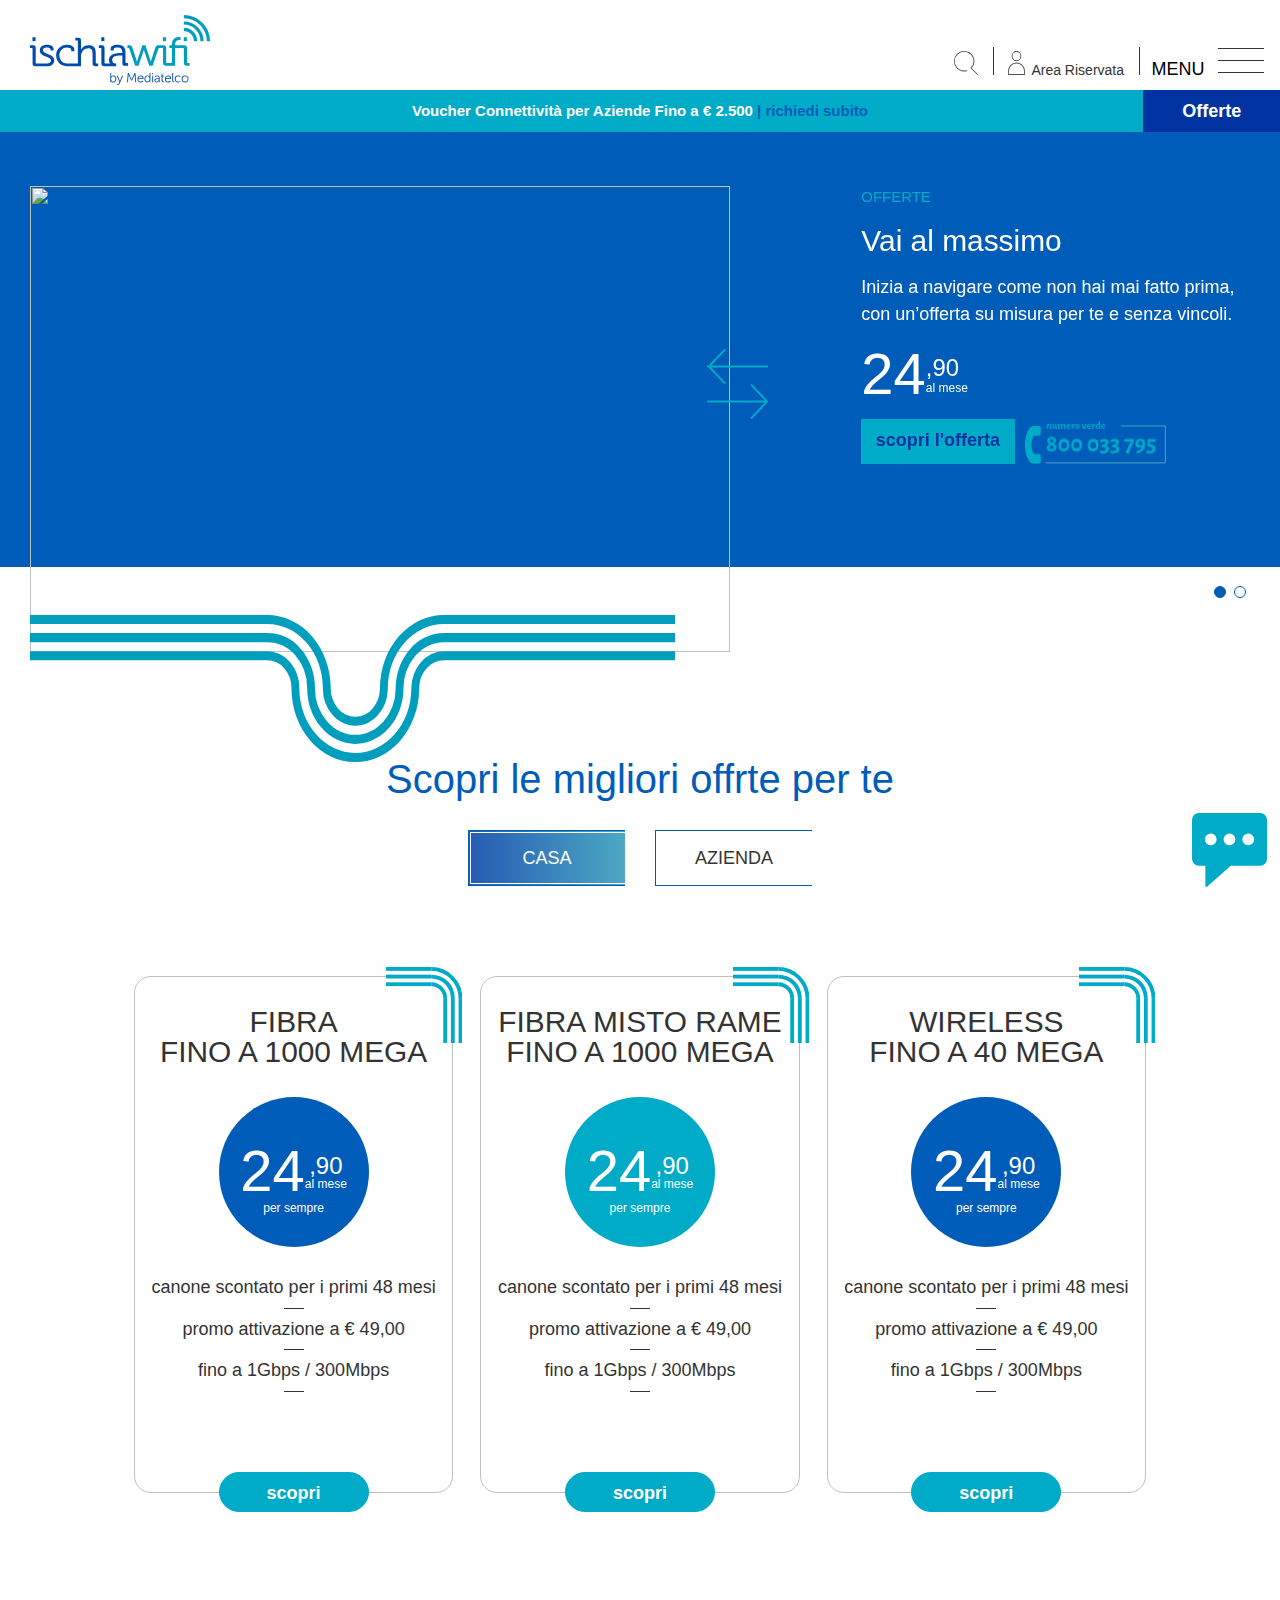
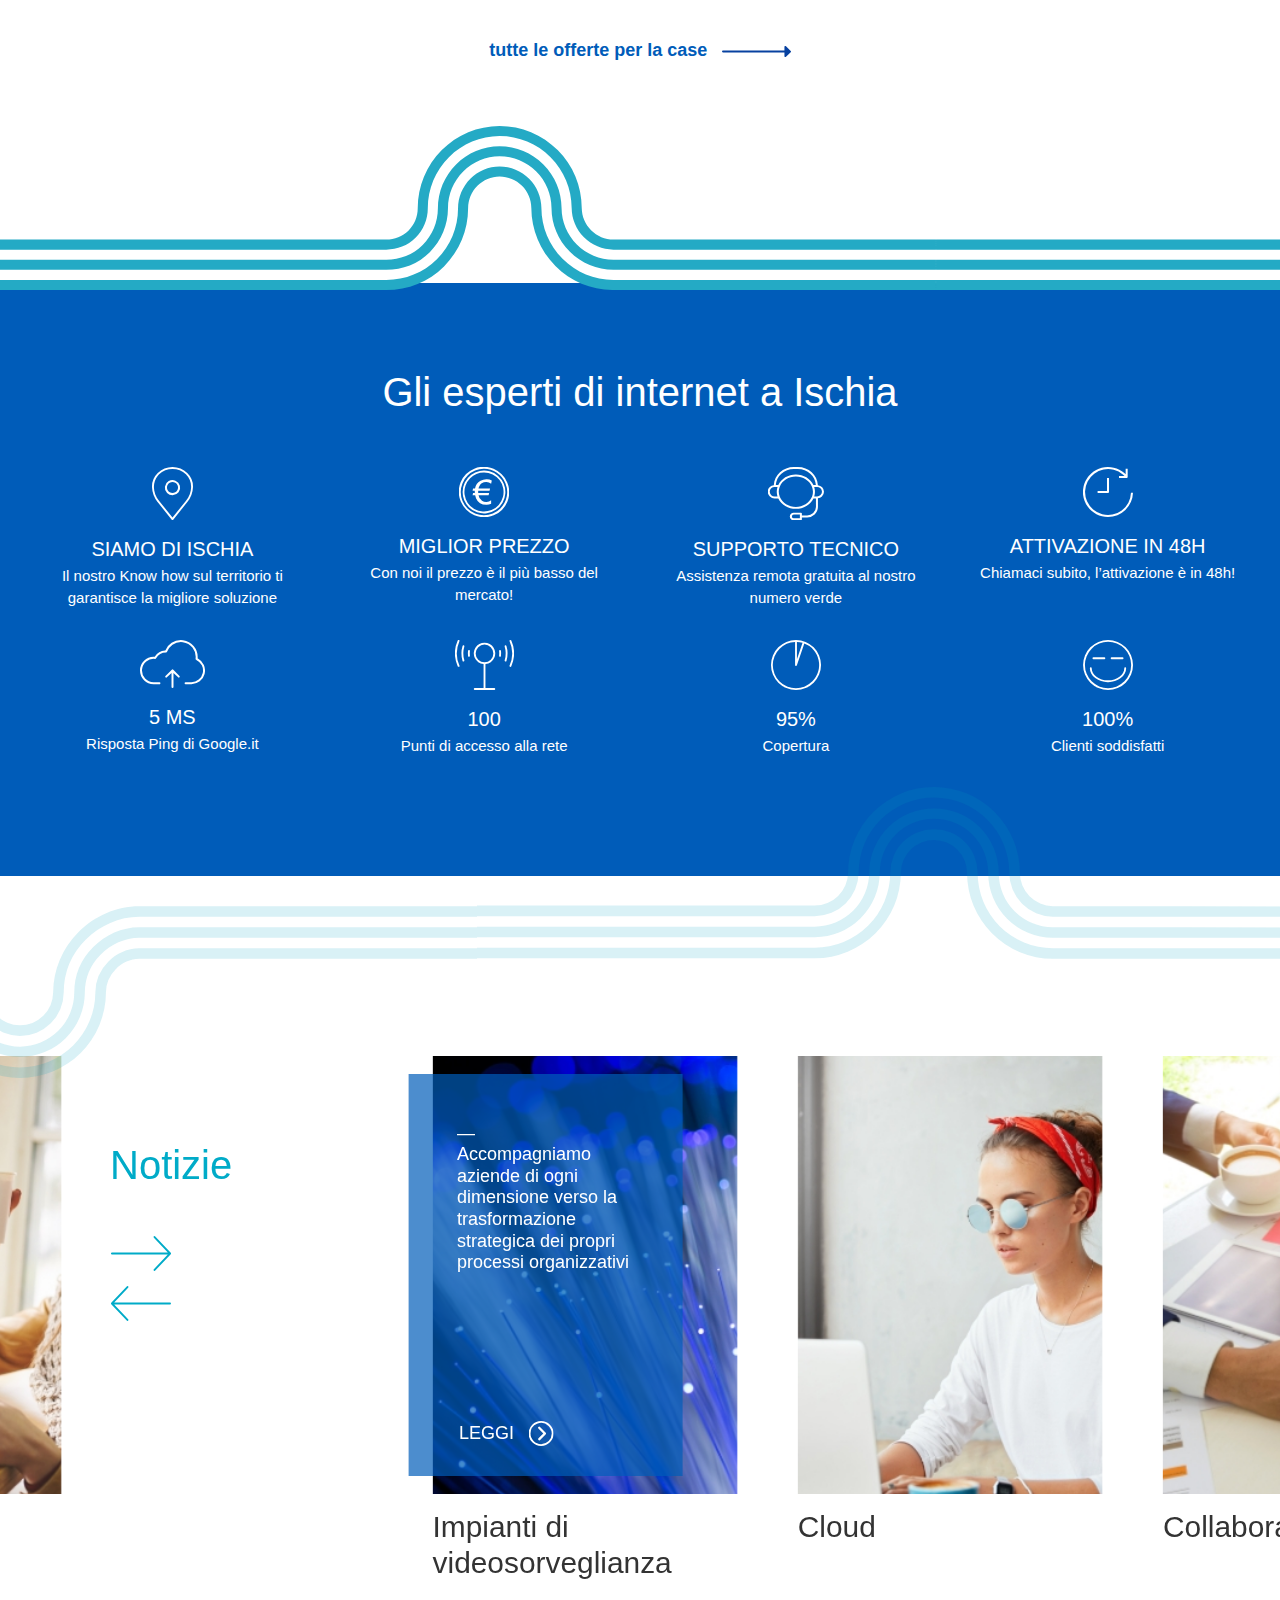
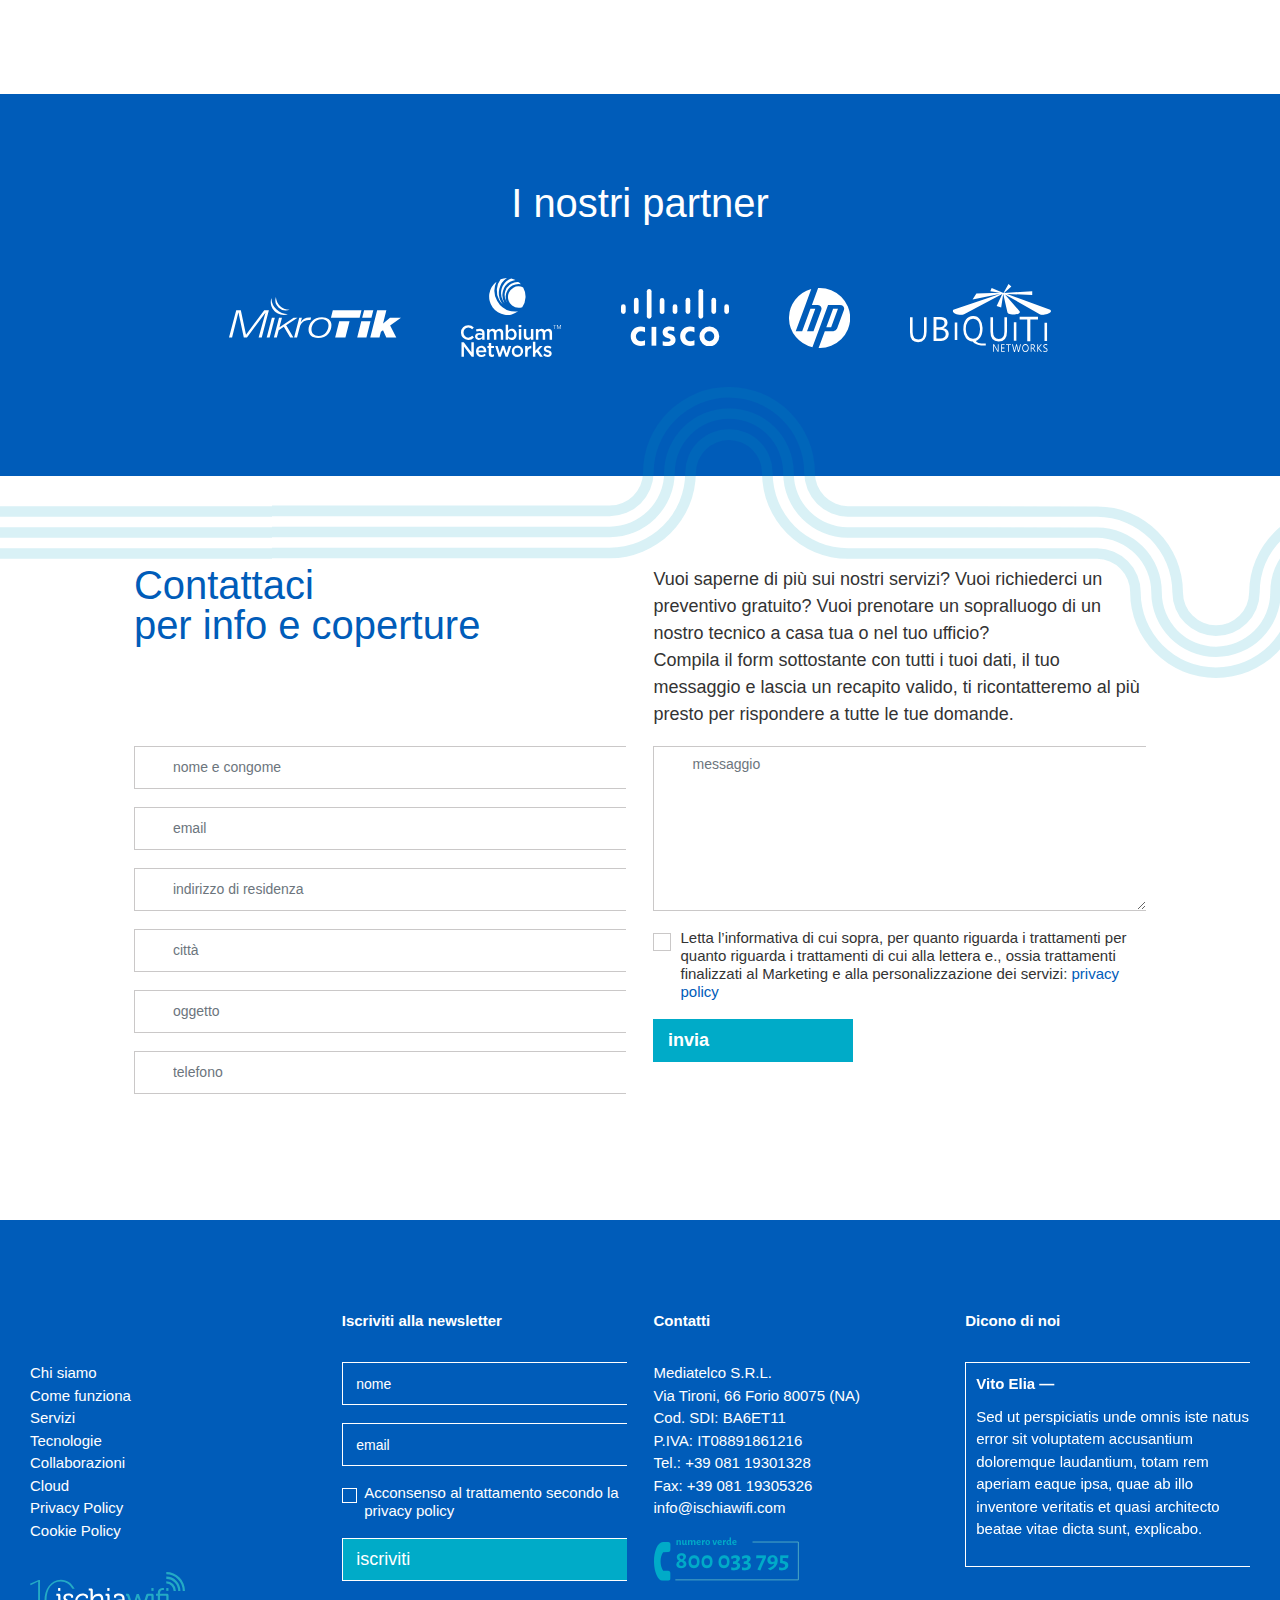
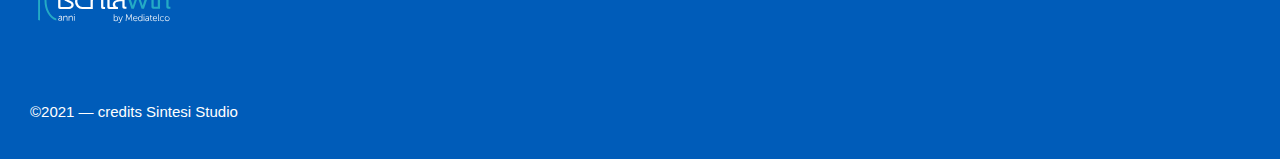
==== commit b90cf726: "update" ====
--- a/index.html
+++ b/index.html
@@ -5,9 +5,7 @@
         <meta name="viewport" content="width=device-width, initial-scale=1" />
         <meta http-equiv="X-UA-Compatible" content="IE=edge" />
         <meta name="robots" content="noindex,nofollow" /> <!-- DA ELIMINARE IN LIVE -->
-        <link rel="stylesheet" href="https://cdnjs.cloudflare.com/ajax/libs/font-awesome/6.1.0/css/all.min.css" integrity="sha512-10/jx2EXwxxWqCLX/hHth/vu2KY3jCF70dCQB8TSgNjbCVAC/8vai53GfMDrO2Emgwccf2pJqxct9ehpzG+MTw==" crossorigin="anonymous" referrerpolicy="no-referrer" />
-        <link rel="stylesheet" href="https://cdnjs.cloudflare.com/ajax/libs/animate.css/4.1.1/animate.min.css" /> <!-- DA ELIMINARE IN LIVE -->
-        <!-- <link rel="stylesheet" href="assets/css/jquery.fancybox.min.css" /> -->
+        <link rel="stylesheet" href="assets/css/fontawesome6.min.css" />
         <link rel="stylesheet" href="assets/css/bootstrap.min.css" />
         <link rel="stylesheet" href="assets/css/swiper-bundle.min.css" />
         <link rel="stylesheet" href="assets/css/frontend.min.css" />
--- a/assets/css/frontend.min.css
+++ b/assets/css/frontend.min.css
@@ -1,2 +1,2 @@
-@import url("https://fonts.googleapis.com/css2?family=Alegreya+Sans:wght@300;400;500;700&display=swap");.menu1 ul.main li,.menu1 ul.main a,.menu1 ul.main a:visited,.menu1 ul.lang-menu,.menu1 ul.social-menu,html,body,.hero-phrase .hero-phrase-content>span:nth-child(2),.link-more,footer{font-family:"Alegreya Sans",sans-serif;font-weight:300;font-style:normal}.navbar-toggler::before,header .navbar-menu li>a{font-family:"Alegreya Sans",sans-serif;font-weight:400;font-style:normal}header .navbar-menu li,.menu1 ul li a.active,.menu1 ul li a:hover,h1,h2,h3,h4,h5,h6,.btn,.promo-top-line,.hero-phrase .hero-phrase-content>span:nth-child(1),footer .footer-title{font-family:"Alegreya Sans",sans-serif;font-weight:700;font-style:normal}*:focus{outline:none !important}.pt-10,.py-10{padding-top:8rem !important}.pb-10,.py-10{padding-bottom:8rem !important}.mt-10,.my-10{padding-top:8rem !important}.mb-10,.my-10{padding-bottom:8rem !important}.bg-transparent{background-color:transparent}.no-gutter.row{margin-left:0;margin-right:0}.no-gutter.container,.no-gutter.container-fluid,.no-gutter>[class^="col-"]{padding-left:0;padding-right:0}.no-padding{padding:0 !important}.full-height{height:100%}.full-height-vh{min-height:100vh;position:relative}.full-width{width:100%}@media screen and (max-width: 991px){.order-lg-0{order:0}.order-lg-1{order:1}}.flutter-wrap{position:relative;display:flex;flex-wrap:wrap}.flutter-wrap.flutter-right{justify-content:flex-end}.flutter-wrap .flutter-box{max-width:615px;padding-top:5rem;padding-bottom:5rem;padding-left:15px;padding-right:15px}.flex-row{display:flex;flex-wrap:wrap}.flex-col{width:30%}header .navbar-menu,.menu1 ul.lang-menu,.menu1 ul.social-menu,.promo-item .listbox,.promo-item .buttons,.promo-item-swiper .buttons,.promo-item-long .ul-details,.promo-item-long .buttons,.promo-spec-ul,.form-offerta .buttons,.partners ul,footer .footer-menu,footer .social-menu,footer .footer-logos,.fixed-buttons{margin:0;padding:0}header .navbar-menu li,.menu1 ul.lang-menu li,.menu1 ul.social-menu li,.promo-item .listbox li,.promo-item .buttons li,.promo-item-swiper .buttons li,.promo-item-long .ul-details li,.promo-item-long .buttons li,.promo-spec-ul li,.form-offerta .buttons li,.partners ul li,footer .footer-menu li,footer .social-menu li,footer .footer-logos li,.fixed-buttons li{list-style:none}.img{background-position:center;background-repeat:no-repeat;background-size:cover}.img.all{width:100%;height:100%}.img-fixed{background-attachment:fixed}.img-bgas{position:relative;overflow:hidden;margin:0}.img-bgas img,.img-bgas video{object-fit:cover;width:100%;height:100%}.swiper-box-home1 .figure-3-2 figure,.swiper-box-home2 .figure-3-2 figure{position:absolute;top:0;left:0;right:0;bottom:0}.figure-qq{padding-top:100%;position:relative;background-color:#363735}.figure-3-2{padding-top:66.6%;position:relative}.figure-4-3{padding-top:75%;position:relative}.figure-3-4{padding-top:133.33%;position:relative}.figure-16-9{padding-top:56.25%;position:relative}.figure-9-16{padding-top:177.77%;position:relative}.figure-r1{padding-top:66.25%;position:relative}.figure-r2{padding-top:143.33%;position:relative}.figure-qq figure,.figure-4-3 figure,.figure-3-4 figure,.figure-16-9 figure,.figure-9-16 figure,.figure-r1 figure,.figure-r2 figure{position:absolute;top:0;left:0;right:0;bottom:0}.full-width img{width:100%}header .navbar-box{height:90px}header .navbar-box .navbar-logo{position:relative;display:block;height:100%;transition:all .35s ease}header .navbar-box .navbar-logo .logo,header .navbar-box .navbar-logo img{width:100%;height:calc(100% + 10px);transition:all .35s ease}@media screen and (max-width: 575px){header .navbar-box .navbar-logo{width:133px}}.navbar-toggler{position:relative;width:48px;height:28px;padding:0;margin-left:63px}.navbar-toggler:focus{box-shadow:none}.navbar-toggler::before{content:attr(data-name);display:block;width:60px;position:absolute;bottom:-4px;left:-70px;text-transform:uppercase;font-size:18px;transition:color .35s ease}@media screen and (max-width: 767px){.navbar-toggler{margin-left:0}.navbar-toggler::before{display:none}}.navbar-toggler span{display:block;background-color:#333;height:1px;width:100%;margin-bottom:11px;position:relative;right:0;opacity:1;transform:rotate(0deg);transition:transform .35s ease-in-out, background-color .35s ease, width .35s ease-in-out}.navbar-toggler:not(.collapsed){top:-10px}.navbar-toggler:not(.collapsed) span:nth-child(1){position:absolute;right:0;top:5px;transform:rotate(135deg);opacity:0.9}.navbar-toggler:not(.collapsed) span:nth-child(3){position:absolute;right:0;top:5px;width:100%;transform:rotate(-135deg);opacity:0.9}.navbar-toggler:not(.collapsed) span:nth-child(2){opacity:0}header .navbar-box{padding:15px 0;background-color:#fff}header .navbar-box>.container-full{display:flex;flex-wrap:wrap;flex-direction:row;align-items:center;justify-content:space-between;height:100%}header .navbar-box a{color:#005CB9}header .navbar-menu-wrap{position:relative;width:calc(100% - 193px);display:flex;height:100%;flex-direction:row;align-items:flex-end;justify-content:flex-end}@media screen and (max-width: 575px){header .navbar-menu-wrap{width:calc(100% - 133px)}}header .navbar-menu{display:inline-flex;flex-direction:row;align-items:flex-start;justify-content:flex-end;margin-left:-15px;margin-right:-15px;height:100%}header .navbar-menu li{position:relative;display:flex;align-items:flex-end;height:100%;padding-left:15px;padding-right:15px;font-size:14px}header .navbar-menu li>a{display:flex;align-items:flex-end;color:#333;height:100%;fonot-size:15px}header .navbar-menu li>a>span{position:relative;top:6px;margin-left:6px}@media screen and (max-width: 575px){header .navbar-menu li>a>span{display:none}}header .navbar-menu li:before{content:"";display:block;width:1px;height:28px;position:absolute;bottom:0;left:0;background-color:#333}header .navbar-menu li:first-child:before{content:"";display:none}header .navbar-menu li:last-child{padding-right:0}header .navbar-scroll{box-shadow:0 0 5px #ccc}.menu1{overflow:hidden;position:fixed;top:0;bottom:0;right:0;left:0;background-color:rgba(0,0,0,0.7);transition:all .3s ease-in;z-index:-1000;opacity:0;transform:translateY(-100vw)}.menu1 .menu-1-header{padding:15px;height:90px;margin-bottom:30px}.menu1 .menu1-content{display:flex;flex-direction:column;overflow-y:scroll;position:absolute;top:0;bottom:0;right:0;left:0;height:calc(100vh);line-height:1.3;background-color:#005CB9;background-image:url(../images/trama3.svg);background-position:left bottom;background-repeat:no-repeat;color:#fff;z-index:1032;opacity:0;-ms-overflow-style:none;scrollbar-width:none;transition:all .3s ease-in}.menu1 .menu1-content::-webkit-scrollbar{display:none}.menu1 .navbar-toggler{top:-30px;margin-left:15px}.menu1 .navbar-toggler::before{display:none}.menu1 .navbar-toggler span{background-color:#fff}@media screen and (max-width: 991px){.menu1 .navbar-toggler{margin-left:0;left:calc(100% - 30px)}}.menu1 ul{display:flex;flex-direction:column;flex-wrap:wrap;margin:20px 0;padding-left:20px}.menu1 ul li{display:block;font-size:1rem}.menu1 ul li a,.menu1 ul li a:visited{color:#fff;line-height:1;text-transform:lowercase}.menu1 ul li a.active,.menu1 ul li a:hover{color:#fff}.menu1 .dropdown-menu{position:relative;background-color:#005CB9;border:none;transition:all .35s ease}.menu1 .dropdown-menu a{display:block;padding:10px 0 10px 20px;font-size:.85rem !important}.menu1 ul.main{justify-content:center;padding-left:0;margin-bottom:15px}.menu1 ul.main li{padding:10px 0 10px 20px}.menu1 ul.main li,.menu1 ul.main a,.menu1 ul.main a:visited{font-size:1rem}.menu1 ul.main li:last-child{border-top:solid 1px #fff;border-left:solid 1px #fff;border-bottom:solid 1px #fff}.menu1 ul.lang-menu,.menu1 ul.social-menu{flex-direction:row;margin-left:-10px;margin-right:-10px;margin-bottom:0px}.menu1 ul.lang-menu li,.menu1 ul.social-menu li{padding-left:10px;padding-right:10px}.menu1 ul.lang-menu li i,.menu1 ul.social-menu li i{font-size:30px}.menu1 ul.lang-menu{padding-bottom:10px;border-bottom:solid 1px #fff}.menu1 ul.social-menu{margin-top:15px}.menu1 ul.social-menu i{color:#00ABC8}.menu1.show{opacity:1;z-index:1040;transform:translateY(0)}.menu1.show .menu1-content{opacity:1;z-index:1032}a.dropdown-toggle{display:inline-flex;align-items:center}.dropdown-toggle::after{width:13px;height:8px;border-top:none;border-right:none;border-bottom:none;border-left:none;background-image:url(../images/icons/menu-dropdown.svg);background-position:center;background-repeat:no-repeat}#page-loader{position:fixed;top:0;left:0;right:0;bottom:0;display:none;align-items:center;justify-content:center;background-color:rgba(0,0,0,0.6);z-index:3000}#page-loader.show{display:flex}.lds-roller{display:inline-block;position:relative;width:80px;height:80px}.lds-roller div{animation:lds-roller 1.2s cubic-bezier(0.5, 0, 0.5, 1) infinite;transform-origin:40px 40px}.lds-roller div:after{content:" ";display:block;position:absolute;width:7px;height:7px;border-radius:50%;background:#fff;margin:-4px 0 0 -4px}.lds-roller div:nth-child(1){animation-delay:-0.036s}.lds-roller div:nth-child(1):after{top:63px;left:63px}.lds-roller div:nth-child(2){animation-delay:-0.072s}.lds-roller div:nth-child(2):after{top:68px;left:56px}.lds-roller div:nth-child(3){animation-delay:-0.108s}.lds-roller div:nth-child(3):after{top:71px;left:48px}.lds-roller div:nth-child(4){animation-delay:-0.144s}.lds-roller div:nth-child(4):after{top:72px;left:40px}.lds-roller div:nth-child(5){animation-delay:-0.18s}.lds-roller div:nth-child(5):after{top:71px;left:32px}.lds-roller div:nth-child(6){animation-delay:-0.216s}.lds-roller div:nth-child(6):after{top:68px;left:24px}.lds-roller div:nth-child(7){animation-delay:-0.252s}.lds-roller div:nth-child(7):after{top:63px;left:17px}.lds-roller div:nth-child(8){animation-delay:-0.288s}.lds-roller div:nth-child(8):after{top:56px;left:12px}@keyframes lds-roller{0%{transform:rotate(0deg)}100%{transform:rotate(360deg)}}html,body{color:#333;line-height:1.5}@media screen and (max-width: 575px){html,body{font-size:16px}}@media screen and (min-width: 576px){html,body{font-size:16px}}@media screen and (min-width: 768px){html,body{font-size:18px}}@media screen and (min-width: 992px){html,body{font-size:18px}}@media screen and (min-width: 1200px){html,body{font-size:18px}}.app{overflow-x:hidden}main{margin-top:90px}a,a:hover,a:visited{color:#005CB9;text-decoration:none}a:hover{opacity:0.9}b{font-weight:700}.z-index-1{z-index:1}.z-index-2{z-index:2}.no-padding{padding:0}@media screen and (max-width: 991px){.no-mobile{display:none !important}.no-md-mobile{display:none !important}.mobile-order-0{order:0}.mobile-order-1{order:1}.mobile-order-2{order:2}}@media screen and (min-width: 992px){.no-desktop{display:none !important}}.animate__lazy{opacity:0}@media screen and (max-width: 1399px){.container-full{margin-left:30px;margin-right:30px}}@media screen and (min-width: 1400px){.container-full{margin-left:calc(8.33vw + 30px);margin-right:calc(8.33vw + 30px)}}@media screen and (min-width: 1600px){.container-full{width:1570px;margin-left:auto;margin-right:auto}}.position-relative{position:relative}.row15{margin-left:-7.5px;margin-right:-7.5px}.row15 [class*="col-"]{padding-right:7.5px;padding-left:7.5px}.bold{font-weight:700}.bg-10{background-color:#005CB9 !important}.bg-10,.bg-10 h1,.bg-10 h2,.bg-10 h3,.bg-10 h4,.bg-10 h5,.bg-10 h6{color:#fff !important}.bg-10-gradient{background:#005cb9 !important;background:linear-gradient(180deg, #005cb9 0%, #4ca8c4 100%) !important}.bg-10-gradient,.bg-10-gradient h1,.bg-10-gradient h2,.bg-10-gradient h3,.bg-10-gradient h4,.bg-10-gradient h5,.bg-10-gradient h6{color:#fff !important}.bg-30{background-color:#00ABC8 !important;color:#fff !important}.bg-30-light{background-color:rgba(0,171,200,0.15) !important}.bg-03{background-color:#363735;color:#fff}.btn{font-size:1rem;border-radius:0}.btn:focus{box-shadow:none}.btn-primary{background-color:#0033A1;border-color:#0033A1}.btn-primary:hover{background-color:#0033A1;border-color:#0033A1;opacity:0.9}.btn-30{background-color:#00ABC8;border-color:#00ABC8}.btn-30:hover{background-color:#00ABC8;border-color:#00ABC8;opacity:0.9}.section{position:relative;overflow:hidden}.secrtion-overflow-x{overflow-x:hidden}.section-main{position:relative;padding:5rem 0}.section-main.only-padding-top{padding:5rem 0 0 0}.section-main.only-padding-bottom{padding:0 0 5rem 0}.no-overflow{overflow:visible}.section-home{padding:140px 0 180px 0;overflow-x:hidden}.section-first{padding-top:300px}@media screen and (max-width: 575px){.section-first{padding-top:200px}}.section-article{padding-top:120px;padding-bottom:120px}@keyframes uparrow{0%{transform:translateY(0);opacity:0.4}100%{transform:translateY(-0.4em);opacity:0.9}}@keyframes downarrow{0%{transform:translateY(0);opacity:0.4}100%{transform:translateY(0.4em);opacity:0.9}}@keyframes custom-bounce-in-right{0%{transform:translateX(25px);opacity:0}100%{transform:translateX();opacity:1}}.up{animation:uparrow 0.6s infinite alternate ease-in-out}.down{animation:downarrow 0.6s infinite alternate ease-in-out}.arrow-scroll{position:absolute;left:calc(50% - 20px);font-size:72px;transform-origin:50% 50%;z-index:100}@media screen and (max-width: 767px){.arrow-scroll{bottom:25px}}@media screen and (min-width: 768px){.arrow-scroll{bottom:1rem}}.promo-top-line{position:relative;padding:calc(.375rem + 3px) 0;background-color:#00ABC8;color:#fff;font-size:15px;text-align:center}.promo-top-line .btn-primary{position:absolute;width:calc(8.33vw + 30px);top:0;right:0}.promo-top-line .btn-primary,.promo-top-line .btn-primary:visited,.promo-top-line .btn-primary:hover{color:#fff}.promo-top-line::before{height:180px}@media screen and (max-width: 767px){.promo-top-line .btn-primary{position:relative;width:calc(100% + 60px);top:.75rem;left:-30px}}.section-home-01{position:relative;padding:3rem 0 5rem 0}@media screen and (min-width: 992px){.section-home-01::before{content:"";position:absolute;left:0;right:0;bottom:0;height:calc(1rem + 85px);background-color:#fff}}@media screen and (min-width: 1200px){.section-home-01::before{height:calc(5rem + 85px)}}.home-trama2{position:relative;margin-bottom:calc(-5rem - 15px);height:180px;background-image:url(../images/trama2.svg);background-position:left;background-repeat:repeat-x;z-index:1}.home-trama3{position:relative;margin-bottom:calc(-15rem - 22px);height:291px;background-image:url(../images/trama3.svg);background-position:left;background-repeat:repeat-x;z-index:10}.home-trama4{position:relative;margin-bottom:-10rem;height:343px;background-image:url(../images/trama4.svg);background-position:left;z-index:10}@keyframes swiperSlideShow{0%{width:0}100%{width:100%}}@keyframes swiperSlideHide{0%{width:100%}100%{width:0}}.hero-phrase{position:absolute;top:calc(100% - 262px);z-index:1}.hero-phrase .hero-phrase-content>span:nth-child(1){display:block;font-size:90px;line-height:1;color:#005CB9}.hero-phrase .hero-phrase-content>span:nth-child(2){display:block;padding-top:10px;font-size:18px;color:#E8F3FA;text-transform:uppercase}.section-title{margin-bottom:30px}.section-title h1,.section-title h2,.section-title h3,.section-title h4,.section-title h5{line-height:1;font-weight:500;font-size:2.22rem;color:#005CB9}.link-all{font-weight:700}.link-more{position:relative;left:-23px;display:inline-flex;align-items:center;text-transform:uppercase;color:#fff !important;transition:all .35s ease}.link-more::before{content:"";display:inline-block;width:25px;height:25px;background-image:url(../images/icons/arrow-circle-next.svg);background-position:center;background-repeat:no-repeat;background-size:contain;opacity:0;transform:translateX(-30px);transition:all .35s ease}.link-more::after{content:"";display:inline-block;width:25px;height:25px;margin-left:15px;background-image:url(../images/icons/arrow-circle-next.svg);background-position:center;background-repeat:no-repeat;background-size:contain;transition:all .35s ease}.link-more:hover{left:0}.link-more:hover::before{opacity:1;margin-right:15px;transform:translateX(0)}.link-more:hover::after{opacity:0;transform:translateX(30px)}.threesixty-container{position:relative;width:50%;margin:auto}.threesixty{margin:auto}input[type="range"],.threesixty-slider{appearance:none !important;width:100%;height:2px;background:#707070;outline:none;transition:opacity .2s;border-radius:25px}.threesixty-slider:hover{opacity:1}.form-range:focus::-webkit-slider-thumb{box-shadow:none}.form-range:focus::-moz-range-thumb{box-shadow:none}.form-range::-webkit-slider-thumb{background-color:#005CB9}.form-range::-webkit-slider-thumb:active{background-color:#005CB9}.form-range::-webkit-slider-runnable-track{background:#707070}.form-range::-moz-range-thumb{background-color:#005CB9}.form-range::-moz-range-thumb:active{background-color:#005CB9}.form-range::-moz-range-track{background-color:#707070}.share{margin-top:15px;margin-bottom:30px}.cn-button.bootstrap{color:#fff !important;background:#005CB9 !important}.swiper-box-home1,.swiper-box-home2{position:relative}.swiper-box-home1 .swiper-wrapper,.swiper-box-home2 .swiper-wrapper{height:auto !important}@media screen and (max-width: 991px){.swiper-box-home1 .figure-3-2,.swiper-box-home2 .figure-3-2{margin-bottom:5rem}}.swiper-box-home1 .trama,.swiper-box-home2 .trama{position:absolute;left:0;right:0;bottom:-5rem;height:180px;background-image:url(../images/trama1.svg);background-position:left;z-index:1}.swiper-box-home1 .swiper-palette,.swiper-box-home2 .swiper-palette{width:61px;height:70px;position:absolute;bottom:0}@media screen and (max-width: 991px){.swiper-box-home1 .swiper-palette,.swiper-box-home2 .swiper-palette{top:-45px;right:15px}}@media screen and (min-width: 992px){.swiper-box-home1 .swiper-palette,.swiper-box-home2 .swiper-palette{left:calc((((100vw - (30px * 2))) / 12 * 7) - 5px)}}@media screen and (min-width: 1400px){.swiper-box-home1 .swiper-palette,.swiper-box-home2 .swiper-palette{left:calc((100vw - ((8.33vw + 30px) * 2)) / 12 * 8)}}.swiper-box-home1 .swiper-button-next,.swiper-box-home1 .swiper-button-prev,.swiper-box-home2 .swiper-button-next,.swiper-box-home2 .swiper-button-prev{position:relative;top:auto;margin-top:0;width:61px;height:35px;background-size:contain;background-position:center}.swiper-box-home1 .swiper-button-next::after,.swiper-box-home1 .swiper-button-prev::after,.swiper-box-home2 .swiper-button-next::after,.swiper-box-home2 .swiper-button-prev::after{display:none}.swiper-box-home1 .swiper-button-next,.swiper-box-home1 .swiper-container-rtl .swiper-button-prev,.swiper-box-home2 .swiper-button-next,.swiper-box-home2 .swiper-container-rtl .swiper-button-prev{right:auto;left:auto;background-image:url(../images/icons/arrow-next-green.svg);margin-bottom:5px}.swiper-box-home1 .swiper-button-prev,.swiper-box-home1 .swiper-container-rtl .swiper-button-next,.swiper-box-home2 .swiper-button-prev,.swiper-box-home2 .swiper-container-rtl .swiper-button-next{right:auto;left:auto;background-image:url(../images/icons/arrow-prev-green.svg)}.swiper-box-home1 .swiper-pagination,.swiper-box-home2 .swiper-pagination{left:30px;bottom:-20px;text-align:left}@media screen and (max-width: 991px){.swiper-box-home1 .swiper-pagination,.swiper-box-home2 .swiper-pagination{display:none}}@media screen and (min-width: 992px){.swiper-box-home1 .swiper-pagination,.swiper-box-home2 .swiper-pagination{width:calc(100% - (30px * 2))}}@media screen and (min-width: 1400px){.swiper-box-home1 .swiper-pagination,.swiper-box-home2 .swiper-pagination{left:calc(8.33vw + 30px);width:calc(100% - ((8.33vw + 30px) * 2))}}.swiper-box-home1 .swiper-pagination-bullet:only-child,.swiper-box-home2 .swiper-pagination-bullet:only-child{display:inline-flex !important}.swiper-box-home1 .swiper-pagination-bullet,.swiper-box-home2 .swiper-pagination-bullet{width:12px;height:12px;background-color:#fff;border-color:solid 1px #005CB9}.swiper-box-home1 .swiper-pagination-bullet-active,.swiper-box-home2 .swiper-pagination-bullet-active{background-color:#005CB9;border-color:solid 1px #005CB9;opacity:1}@media screen and (max-width: 991px){.swiper-box-home1 .promo-item,.swiper-box-home2 .promo-item{margin-top:3rem}}.swiper-box-home2.bg-10-gradient{margin-bottom:5rem}@media screen and (max-width: 991px){.swiper-box-home2.bg-10-gradient,.swiper-box-home2.bg-10-gradient h1,.swiper-box-home2.bg-10-gradient h2,.swiper-box-home2.bg-10-gradient h3,.swiper-box-home2.bg-10-gradient h4,.swiper-box-home2.bg-10-gradient h5,.swiper-box-home2.bg-10-gradient h6{color:#005CB9 !important}.swiper-box-home2.bg-10-gradient>.container-full>.row>div:last-child{position:relative;margin-top:5rem}.swiper-box-home2.bg-10-gradient>.container-full>.row>div:last-child::before{content:"";position:absolute;top:-5rem;left:-30px;bottom:-30px;right:0;width:calc(100% + 60px);background-color:#fff;z-index:0}.swiper-box-home2.bg-10-gradient>.container-full>.row>div:last-child .promo-item-swiper{position:relative;z-index:1}.swiper-box-home2.bg-10-gradient::before{content:"";position:absolute;top:66.6%;left:0;bottom:0;right:0;background-color:#fff}.swiper-box-home2.bg-10-gradient .figure-3-2{margin-bottom:0 !important}}@media screen and (max-width: 991px){.swiper-box-home2 .figure-3-2{margin-bottom:148px}}.swiper-box-home2 figure{position:relative;display:flex;align-items:center;justify-content:center;margin:0}.swiper-box-home2 figure img{height:100%;margin:auto}.swiper-box-home2 .trama1_1{position:absolute;left:auto;bottom:-100px;right:0;height:148px;width:645px;background-image:url(../images/trama1_1.svg);background-position:center !important;background-repeat:no-repeat;z-index:1}@media screen and (max-width: 991px){.swiper-box-home2 .trama1_1{left:30px;right:30px;width:calc(100% - 60px);top:0;padding-top:calc(66.6% + 5rem - 20px);background-position:bottom center !important}}@media screen and (min-width: 992px){.swiper-box-home2 .trama1_1{left:30px;bottom:-110px}}@media screen and (min-width: 1400px){.swiper-box-home2 .trama1_1{left:calc(8.33vw + 30px);bottom:-110px}}@media screen and (min-width: 1600px){.swiper-box-home2 .trama1_1{left:calc(((100vw - 1570px) / 2) + (1570px / 12))}}.swiper-box-home2 .trama1_offerte{position:absolute;left:0;right:0;height:190px;background-image:url(../images/trama1_offerte.svg);background-position:center;background-repeat:repeat-x}@media screen and (max-width: 991px){.swiper-box-home2 .trama1_offerte{padding-top:calc(66.6% + 68px);bottom:auto;top:0;bottom:0;background-position:bottom center !important}}@media screen and (min-width: 992px){.swiper-box-home2 .trama1_offerte{bottom:-38px}}@media screen and (max-width: 991px){.swiper-box-home2 .swiper-palette{bottom:auto}}@media screen and (min-width: 992px){.swiper-box-home2 .swiper-palette{bottom:50%}}.swiper-box-home2 .swiper-pagination{text-align:right}@media screen and (max-width: 991px){.swiper-box-home2 .swiper-pagination{display:none !important}}@media screen and (min-width: 992px){.swiper-box-home2 .swiper-pagination{left:auto;right:30px;bottom:-.75rem}}@media screen and (min-width: 1200px){.swiper-box-home2 .swiper-pagination{bottom:3rem}}@media screen and (min-width: 1400px){.swiper-box-home2 .swiper-pagination{left:auto;right:calc(8.33vw + 30px)}}.swiper-box-home2 .swiper-pagination-bullet{border:solid 1px #005CB9;opacity:1}.swiper-box-reviews .swiper-wrapper{height:auto}.promoTab-wrap .nav{display:flex;justify-content:center;margin:0 -15px}.promoTab-wrap .nav-tabs{border-bottom:none}.promoTab-wrap .nav-tabs .nav-link{position:relative;margin:0 15px;width:157px;height:56px;display:flex;align-items:center;justify-content:center;border-top:solid 1px #005CB9;border-left:solid 1px #005CB9;border-bottom:solid 1px #005CB9;border-right:none;border-radius:0;font-weight:500;color:#333;text-transform:uppercase}.promoTab-wrap .nav-tabs .nav-item.show .nav-link,.promoTab-wrap .nav-tabs .nav-link.active{color:#fff;background:#255bb3;background:linear-gradient(90deg, #255bb3 0%, #4ca8c4 100%)}.promoTab-wrap .nav-tabs .nav-item.show .nav-link::before,.promoTab-wrap .nav-tabs .nav-link.active::before{content:"";width:156px;height:52px;position:absolute;top:1px;left:1px;right:0;bottom:1px;border:solid 1px #fff}.promoTab-wrap .tab-content{padding-top:5rem}.promoTabDescription{color:#005CB9;font-size:1.38rem;text-align:center;margin-bottom:5rem}.promo-item{position:relative;border:solid 1px #C4BFBF;border-radius:17px;padding:30px 15px;text-align:center;line-height:1.2;transition:all .35s;margin-bottom:5rem}.promo-item::before{content:"";position:absolute;top:-10px;right:-10px;display:block;width:76px;height:76px;background-image:url(../images/icons/promo-item-border.svg)}.promo-item:hover{box-shadow:0px 0px 15px #ccc}.promo-item:hover .btn{box-shadow:0px 5px 5px #ccc}.promo-item>a{display:block}.promo-item>a,.promo-item>a:hover,.promo-item>a:visited{color:#333;opacity:1}.promo-item .promo-type{color:#00ABC8;text-transform:uppercase;font-size:.83rem;font-weight:500;margin-bottom:15px}.promo-item h1,.promo-item h2,.promo-item h3{font-size:1.66rem;font-weight:300;text-transform:uppercase;margin-bottom:30px;line-height:1}.promo-item .pricebox{position:relative;display:flex;align-items:center;justify-content:center;line-height:1;text-align:center;margin:auto auto 30px auto;width:150px;height:150px;background-color:#005CB9;border-radius:50%;color:#fff}.promo-item .pricebox>span:first-child{flex:0 0 auto;font-size:3.22rem;font-weight:300}.promo-item .pricebox>span:last-child{flex:0 0 auto;display:flex;flex-direction:column;justify-content:space-between;padding:10px 0}.promo-item .pricebox>span:last-child>span:nth-child(1){font-size:1.33rem}.promo-item .pricebox>span:last-child>span:nth-child(2){font-size:12px}.promo-item .pricebox>span:last-child>span:nth-child(3){position:absolute;display:block;width:150px;font-size:12px;left:0;top:calc(50% + 30px)}.promo-item .listbox{margin-bottom:30px}.promo-item .listbox li{position:relative;padding-bottom:10px;margin-bottom:10px}.promo-item .listbox li::before{position:absolute;bottom:0;width:20px;height:1px;background-color:#333;left:calc(50% - 10px);content:""}.promo-item .promo-discount{position:relative;font-size:1.39rem;top:-1rem}.promo-item .promo-discount::after{content:"";position:absolute;top:15px;left:calc(50% - 30px);width:60px;height:1px;background-color:#333;transform:rotate(-25deg)}.promo-item .promo-set{position:relative;border:solid 1px #C4BFBF;border-radius:17px;padding:1rem .5rem .5rem .5rem;text-align:center;line-height:1.2;transition:all .35s;margin-bottom:5rem}.promo-item .promo-set::before{content:"";position:absolute;top:-10px;right:-10px;display:block;width:76px;height:76px;background-image:url(../images/icons/promo-item-border.svg)}.promo-item .promo-set p{margin-bottom:.5rem}.promo-item .promo-set p:first-child{font-weight:700;color:#00ABC8}.promo-item .buttons{display:flex;align-items:center;justify-content:center;margin:0 -5px;position:relative;bottom:calc(-30px - 20px)}.promo-item .buttons li{padding:0 5px}.promo-item .btn{width:150px;height:40px;color:#fff;border-radius:20px}.promo-item img.numero-verde{height:45px}.promo-item.promo-item-top{border:none;margin-bottom:0}.promo-item.promo-item-top::before{display:none}.promo-item.promo-item-top:hover{box-shadow:none}.promo-item.promo-item-top:hover .btn{box-shadow:none}.promo-item.promo-item-top h1,.promo-item.promo-item-top h2,.promo-item.promo-item-top h3{color:#005CB9;font-weight:500}.promo-item-swiper .promo-type{color:#00ABC8;text-transform:uppercase;font-size:.83rem;font-weight:500;margin-bottom:15px}.promo-item-swiper h3{font-size:1.66rem;font-weight:500;margin-bottom:15px}.promo-item-swiper .pricebox{position:relative;display:flex;line-height:1;margin-bottom:15px}.promo-item-swiper .pricebox>span:first-child{flex:0 0 auto;font-size:3.22rem;font-weight:300}.promo-item-swiper .pricebox>span:last-child{flex:0 0 auto;display:flex;flex-direction:column;justify-content:space-between;padding:10px 0}.promo-item-swiper .pricebox>span:last-child>span:nth-child(1){font-size:1.33rem}.promo-item-swiper .pricebox>span:last-child>span:nth-child(2){font-size:12px}.promo-item-swiper .buttons{display:flex;margin:0 -5px}.promo-item-swiper .buttons li{padding:0 5px}.promo-item-swiper .buttons li .btn{height:45px;color:#0033A1}.promo-item-swiper .buttons img.numero-verde{height:45px}.single-offer-sliderTop{position:relative}.single-offer-sliderTop::before{content:"";positioon:absolute;top:0;left:0;right:0;display:block;width:100%;height:5rem;background:#4ca8c4;background:linear-gradient(180deg, rgba(76,168,196,0.6) 0%, #fff 100%)}.single-offer-sliderTop .swiper-box-home2 .figure-3-2 .trama1_1{bottom:-105px;left:0;width:100%}@media screen and (max-width: 991px){.single-offer-sliderTop .swiper-box-home2 .figure-3-2{margin-bottom:5rem}}@media screen and (min-width: 1600px){.single-offer-sliderTop .swiper-box-home2 .figure-3-2{margin-bottom:5rem}}.promo-item-long .promoTabDescription{text-align:left;margin-bottom:30px}.promo-item-long .promo-type{color:#00ABC8;text-transform:uppercase;font-size:.83rem;font-weight:500;margin-bottom:15px}.promo-item-long .ul-details{display:flex;flex-wrap:wrap;margin-bottom:1rem}.promo-item-long .ul-details li:not(:last-child)::after{content:" | ";margin:0 5px}.promo-item-long .ul-details li,.promo-item-long .ul-details li a,.promo-item-long .ul-details li a:visited,.promo-item-long .ul-details li a:hover{color:#005CB9;font-size:0.89rem;font-weight:700}.promo-item-long .ul-details li a:hover{color:#00ABC8}.promo-item-long .buttons{display:flex;margin:0 -5px}.promo-item-long .buttons li{padding:0 5px}.promo-item-long .buttons li .btn{height:45px;color:#fff;background-color:#005CB9;border-radius:15px}.promo-item-long .buttons img.numero-verde{height:45px}.promo-spec-ul{margin-bottom:30px}.promo-spec-ul li{padding:1rem 0;font-size:0.89rem;border-top:solid 1px #00ABC8}.promo-spec-ul h3,.promo-spec-ul h4,.promo-spec-ul h5,.promo-spec-ul h6{font-size:1.1rem;font-weight:500}.promo-spec-ul h3,.promo-spec-ul h4,.promo-spec-ul h5,.promo-spec-ul h6,.promo-spec-ul p{margin-top:5px;margin-bottom:5px}.accordion-item{background-color:transparent;border-bottom:solid 1px #00ABC8}.accordion-item:first-child{border-top:solid 1px #00ABC8 !important}.accordion-item:last-child{border-bottom:solid 1px #00ABC8 !important;margin-bottom:1rem}.accordion-item,.accordion-item .accordion-header,.accordion-item .accordion-button{position:relative}.accordion-item .accordion-button{padding:1rem 0 calc(1rem + 25px) 0;display:block;font-size:0.89rem}.accordion-item .accordion-button::before{content:"";position:absolute;top:1.5rem;left:-30px;display:block;width:25px;height:18px;background-image:url(../images/icons/check.svg);background-position:center;background-repeat:no-repeat;background-size:contain}.accordion-item .accordion-button::after{position:absolute;bottom:1rem;left:0;width:25px;height:25px;background-image:url(../images/icons/plus-more.svg)}.accordion-item .accordion-button:not(.collapse){color:#333;background-color:transparent;box-shadow:none}.accordion-item .accordion-button:not(.collapsed)::after{background-image:url(../images/icons/minus-more.svg)}.accordion-item .accordion-button h3,.accordion-item .accordion-button h4,.accordion-item .accordion-button h5,.accordion-item .accordion-button h6{font-size:1.1rem;font-weight:500}.accordion-item .accordion-button h3,.accordion-item .accordion-button h4,.accordion-item .accordion-button h5,.accordion-item .accordion-button h6,.accordion-item .accordion-button p{margin-top:5px;margin-bottom:5px}.accordion-item .accordion-button .more{font-weight:700;color:#005CB9}.accordion-item .accordion-body{font-size:0.89rem;padding:1rem 0}@media screen and (max-width: 767px){.accordion-item{padding-bottom:calc(1rem + 25px)}.accordion-item .accordion-button{margin-left:-.75rem}.accordion-item .accordion-button::after{bottom:calc(-1rem - 25px);left:.75rem}.accordion-item .accordion-body{padding:calc(1rem + 25px) 0}}.no-accordion:hover,.no-accordion .accordion-item:hover,.no-accordion .accordion-item .accordion-button:hover{cursor:default !important}.no-accordion .accordion-item .accordion-button{padding:1rem 0}.no-accordion .accordion-item .accordion-button::after{display:none !important}.no-check .accordion-item .accordion-button::before{display:none !important}.form-offerta .title{font-size:2rem;color:#005CB9;font-weight:400;line-height:1}.form-offerta .description{font-size:1.6rem;color:#005CB9;margin-bottom:15px}.form-offerta .accordion-item{position:relative}.form-offerta .accordion-item .accordion-button{padding-right:45px}.form-offerta .accordion-item .accordion-button::before{display:none !important}.form-offerta .accordion-item .promo-pack-service-ico{position:absolute;top:1rem;left:-55px}.form-offerta .accordion-item .form-check{position:absolute;top:1rem;right:0;z-index:10000}.form-offerta .accordion-item .form-check-input{width:30px;height:30px;border-radius:8px !important;background-color:#fff}.form-offerta .accordion-item .form-check-input:checked{background-color:#fff;border-color:rgba(0,0,0,0.25)}.form-offerta .accordion-item .form-check-input:focus{box-shadow:none}.form-offerta .accordion-item .form-check-input:checked[type=checkbox]{background-image:url("data:image/svg+xml,%3csvg xmlns='http://www.w3.org/2000/svg' viewBox='0 0 20 20'%3e%3cpath fill='none' stroke='%230033A1' stroke-linecap='round' stroke-linejoin='round' stroke-width='3' d='M6 10l3 3l6-6'/%3e%3c/svg%3e")}.form-offerta .buttons{display:flex;margin:0 -5px}.form-offerta .buttons li{padding:0 5px;width:50%}.form-offerta .buttons img.numero-verde{height:45px}.service-item{text-align:center;font-size:15px;font-weight:400;margin-bottom:30px}.service-item>a{display:block}.service-item img.ico{margin:auto auto 15px auto}.service-item h3,.service-item h4{font-weight:400;font-size:1.11rem;margin-bottom:0;text-transform:uppercase;line-height:1.5}.service-item p:last-child{margin-bottom:0}.bg-10 .service-item,.bg-10 .service-item h3,.bg-10 .service-item h4{color:#fff}.service-item-big{text-align:center;margin-bottom:5rem;padding:1.5rem}.service-item-big>a{display:block;text-decoration:none}.service-item-big>a,.service-item-big>a:hover,.service-item-big>a:visited{color:#333}.service-item-big .ico-wrap{display:flex;align-items:center;justify-content:center;width:150px;height:150px;border-radius:50%;margin:0 auto 2rem;background:#005cb9 !important;background:linear-gradient(180deg, #005cb9 0%, #4ca8c4 100%) !important}.service-item-big h3{position:relative;font-weight:300;text-transform:uppercase;margin-bottom:30px}.service-item-big h3::after{content:"";position:absolute;width:50px;height:1px;background-color:#333;bottom:-10px;left:calc(50% - 25px)}.service-item-big .btn{border-radius:30px;padding-left:2rem;padding-right:2rem;color:#fff}.partners ul{display:flex;flex-wrap:wrap;align-items:center;justify-content:center;margin:0 -30px}.partners ul li{margin:0 30px 30px 30px}@media screen and (max-width: 767px){.section-home-notices{padding:10rem 0 5rem}}@media screen and (min-width: 768px){.section-home-notices{padding:10rem 0 5rem}}.section-home-notices .section-title h1,.section-home-notices .section-title h2,.section-home-notices .section-title h3,.section-home-notices .section-title h4,.section-home-notices .section-title h5{font-size:2.22rem !important;font-weight:300;color:#00ABC8}.notice-item{display:block}.notice-item>a{display:block}.notice-item .notice-body{padding:15px 0}.notice-item h3{font-weight:300;font-size:1.66rem;color:#333}.notice-item .notice-item-content{font-wegith:300;font-size:1.11rem;z-index:21;position:absolute;top:4%;left:-8%;display:flex;flex-direction:column;justify-content:space-between;width:90%;height:92%;font-size:1rem;line-height:1.2;color:#fff;padding:16% 10% 30px 16%;opacity:0;background-color:rgba(0,92,185,0.7);transform:translateX(-30%);transition:all 1.5s ease}.notice-item .notice-item-content>span:first-child{position:relative;color:#fff !important}.notice-item .notice-item-content>span:first-child::before{content:"—";position:absoulte;top:-15px;left:0;display:block}.swiper-box-notices{position:relative}.swiper-box-notices .slide-main{position:relative;height:100%;padding-top:5rem;position:absolute;top:0;z-index:1}.swiper-box-notices .swiper{position:relative}.swiper-box-notices .swiper-wrapper,.swiper-box-notices .swiper-slide{height:auto !important}.swiper-box-notices .swiper-slide{margin-left:0;transition:all .35s ease}.swiper-box-notices .swiper-palette{position:absolute;top:0;margin-top:10rem}.swiper-box-notices .swiper-button-next,.swiper-box-notices .swiper-button-prev{position:relative;top:auto;left:auto;right:auto;bottom:auto;width:61px;height:35px;background-position:center;background-size:contain;background-repeat:no-repeat;margin-top:0;margin-bottom:15px}.swiper-box-notices .swiper-button-next::after,.swiper-box-notices .swiper-button-prev::after{display:none;content:""}.swiper-box-notices .swiper-button-prev{background-image:url(../images/icons/arrow-prev-green.svg)}.swiper-box-notices .swiper-button-next{background-image:url(../images/icons/arrow-next-green.svg)}@media screen and (max-width: 767px){.swiper-box-notices .swiper{width:calc(100% + (30px * 2));left:calc(30px * -1);padding-top:200px}.swiper-box-notices .swiper-slide{padding-left:120px;padding-right:30px}.swiper-box-notices .swiper-slide-active .notice-item-content,.swiper-box-notices .swiper-slide:hover .notice-item-content{opacity:1;transform:translateX(0)}.swiper-box-notices .slide-main{width:100%;left:0}.swiper-box-notices .slide-main .section-title{position:absolute;top:0;left:30px;right:30px}.swiper-box-notices .swiper-palette{margin-top:5rem;left:30px}}@media screen and (min-width: 768px){.swiper-box-notices .swiper{width:calc(100% + (30px * 4));left:calc(30px * -2)}.swiper-box-notices .swiper-slide-prev .notice-item-content,.swiper-box-notices .swiper-slide:hover .notice-item-content{opacity:1;transform:translateX(0)}.swiper-box-notices .swiper-slide-prev{margin-left:calc( ((100vw - (30px * 2)) + (30px * 4)) / 3)}.swiper-box-notices .slide-main{width:calc( ((100vw - (30px * 2)) + (30px * 4)) / 3);left:calc(30px * 2)}}@media screen and (min-width: 992px){.swiper-box-notices .swiper{width:calc(100% + (30px * 4));left:calc(30px * -2)}.swiper-box-notices .swiper-slide-prev{margin-left:calc( ((100vw - (30px * 2)) + (30px * 4)) / 3)}.swiper-box-notices .slide-main{width:calc( ((100vw - (30px * 2)) + (30px * 4)) / 3);left:calc(30px * 2)}}@media screen and (min-width: 1200px){.swiper-box-notices .swiper{width:calc(100% + ((8.33vw + 30px) * 4));left:calc((8.33vw + 30px) * -2)}.swiper-box-notices .swiper-slide-prev{margin-left:calc( ((100vw - ((8.33vw + 30px) * 2)) + ((8.33vw + 30px) * 4)) / 5)}.swiper-box-notices .slide-main{width:calc(100% / 5);left:calc(100% / 5)}}.form-1 .form-control{border-radius:0;border-top:solid 1px #CAC8C8;border-left:solid 1px #CAC8C8;border-bottom:solid 1px #CAC8C8;border-right:none;background-color:transparent;font-size:14px;height:43px}.form-1 .form-control:focus{color:#333;background-color:transparent;border-color:#CAC8C8;outline:0;box-shadow:none}.form-1 .input-group .form-control{border-left:none;padding:.375rem .75rem .375rem 0}.form-1 .input-group-text{background-color:transparent;color:#00ABC8;border-radius:0;border-top:solid 1px #CAC8C8;border-left:solid 1px #CAC8C8;border-bottom:solid 1px #CAC8C8;border-right:none;width:40px;align-items:center;justify-content:center}.form-1 textarea.form-control{height:165px}.form-1 .input-group-textarea{position:relative}.form-1 .input-group-textarea i{position:absolute;top:.375rem}.form-1 .form-check-label{font-size:15px;line-height:1.2}.form-1 .form-check-input[type=checkbox]{border-radius:0}.form-1 .form-check-input{border:solid 1px #CAC8C8;background-color:transparent}.form-1 .form-check-input:focus{box-shadow:none}.form-1 .form-check-input:checked{background-color:#00ABC8}.form-1 .btn-primary{width:100%;height:43px;max-width:200px;text-align:left;background-color:#00ABC8;border-color:#00ABC8}.form-1 .btn-primary:hover{background-color:#00ABC8;border-color:#00ABC8;opacity:0.9}footer .form-1 .form-control{padding:.375rem .75rem;background-color:transparent;color:#fff;border-top:solid 1px #fff;border-left:solid 1px #fff;border-bottom:solid 1px #fff}footer .form-1 .form-control:focus{color:#fff}footer .form-1 .form-check-input{border:solid 1px #fff}footer .form-1 .btn-primary{position:relative;width:100%;max-width:100%;padding:.375rem .75rem;font-weight:500}footer .form-1 .btn-primary,footer .form-1 .btn-primary:hover{border-top:solid 1px #fff;border-left:solid 1px #fff;border-bottom:solid 1px #fff;border-right:none}footer *::placeholder{color:#fff !important}footer *::-webkit-input-placeholder{color:#fff !important}footer *::-moz-placeholder{color:#fff !important}footer *:-ms-input-placeholder{color:#fff !important}footer *:-moz-placeholder{color:#fff !important}footer{position:relative;color:#fff;padding:5rem 0 2rem 0;background-color:#005CB9;font-size:15px}footer a,footer a:visited{color:#fff}footer a:hover{opacity:0.8}footer>.row:first-child>[class*="col-"],footer>.container-full>.row:first-child>[class*="col-"]{margin-bottom:60px}footer .logo img{width:100%;max-width:155px}footer .footer-title,footer .footer-menu,footer p{margin-bottom:30px}footer .footer-menu li a,footer .footer-menu li a:visited,footer .footer-menu li a:hover{color:#fff}footer .footer-menu li i{color:#fff;font-size:26px}footer .social-menu{display:flex;margin-left:-8px;margin-right:-8px;margin-bottom:30px}footer .social-menu li{padding-left:8px;padding-right:8px;margin-bottom:15px}footer .social-menu li a,footer .social-menu li a:visited,footer .social-menu li a:hover{color:#00ABC8;font-weight:700}footer .social-menu li i{color:#00ABC8;font-size:30px}footer .footer-logos li{margin-bottom:30px}footer .footer-logos li a{display:block}footer .footer-logos li a img{width:100%;max-width:160px}footer .footer-reviews{padding:10px 0 10px 10px;border-top:solid 1px #fff;border-left:solid 1px #fff;border-bottom:solid 1px #fff}footer .footer-review .author{font-size:15px;font-weight:700;margin-bottom:10px}footer .footer-review .author::after{content:" —"}footer .footer-review p{margin-bottom:15px}.fixed-buttons{position:fixed;right:.75rem;bottom:.75rem;display:flex;align-items:center;margin:0 -5px;z-index:10}.fixed-buttons li{margin:0 5px}
+@import url(../fonts/Alegreya_Sans/stylesheet.css);.menu1 ul.main li,.menu1 ul.main a,.menu1 ul.main a:visited,.menu1 ul.lang-menu,.menu1 ul.social-menu,html,body,.hero-phrase .hero-phrase-content>span:nth-child(2),.link-more,footer{font-family:"Alegreya Sans",sans-serif;font-weight:300;font-style:normal}.navbar-toggler::before,header .navbar-menu li>a{font-family:"Alegreya Sans",sans-serif;font-weight:400;font-style:normal}header .navbar-menu li,.menu1 ul li a.active,.menu1 ul li a:hover,h1,h2,h3,h4,h5,h6,.btn,.promo-top-line,.hero-phrase .hero-phrase-content>span:nth-child(1),footer .footer-title{font-family:"Alegreya Sans",sans-serif;font-weight:700;font-style:normal}*:focus{outline:none !important}.pt-10,.py-10{padding-top:8rem !important}.pb-10,.py-10{padding-bottom:8rem !important}.mt-10,.my-10{padding-top:8rem !important}.mb-10,.my-10{padding-bottom:8rem !important}.bg-transparent{background-color:transparent}.no-gutter.row{margin-left:0;margin-right:0}.no-gutter.container,.no-gutter.container-fluid,.no-gutter>[class^="col-"]{padding-left:0;padding-right:0}.no-padding{padding:0 !important}.full-height{height:100%}.full-height-vh{min-height:100vh;position:relative}.full-width{width:100%}@media screen and (max-width: 991px){.order-lg-0{order:0}.order-lg-1{order:1}}.flutter-wrap{position:relative;display:flex;flex-wrap:wrap}.flutter-wrap.flutter-right{justify-content:flex-end}.flutter-wrap .flutter-box{max-width:615px;padding-top:5rem;padding-bottom:5rem;padding-left:15px;padding-right:15px}.flex-row{display:flex;flex-wrap:wrap}.flex-col{width:30%}header .navbar-menu,.menu1 ul.lang-menu,.menu1 ul.social-menu,.promo-item .listbox,.promo-item .buttons,.promo-item-swiper .buttons,.promo-item-long .ul-details,.promo-item-long .buttons,.promo-spec-ul,.form-offerta .buttons,.partners ul,footer .footer-menu,footer .social-menu,footer .footer-logos,.fixed-buttons{margin:0;padding:0}header .navbar-menu li,.menu1 ul.lang-menu li,.menu1 ul.social-menu li,.promo-item .listbox li,.promo-item .buttons li,.promo-item-swiper .buttons li,.promo-item-long .ul-details li,.promo-item-long .buttons li,.promo-spec-ul li,.form-offerta .buttons li,.partners ul li,footer .footer-menu li,footer .social-menu li,footer .footer-logos li,.fixed-buttons li{list-style:none}.img{background-position:center;background-repeat:no-repeat;background-size:cover}.img.all{width:100%;height:100%}.img-fixed{background-attachment:fixed}.img-bgas{position:relative;overflow:hidden;margin:0}.img-bgas img,.img-bgas video{object-fit:cover;width:100%;height:100%}.swiper-box-home1 .figure-3-2 figure,.swiper-box-home2 .figure-3-2 figure{position:absolute;top:0;left:0;right:0;bottom:0}.figure-qq{padding-top:100%;position:relative;background-color:#363735}.figure-3-2{padding-top:66.6%;position:relative}.figure-4-3{padding-top:75%;position:relative}.figure-3-4{padding-top:133.33%;position:relative}.figure-16-9{padding-top:56.25%;position:relative}.figure-9-16{padding-top:177.77%;position:relative}.figure-r1{padding-top:66.25%;position:relative}.figure-r2{padding-top:143.33%;position:relative}.figure-qq figure,.figure-4-3 figure,.figure-3-4 figure,.figure-16-9 figure,.figure-9-16 figure,.figure-r1 figure,.figure-r2 figure{position:absolute;top:0;left:0;right:0;bottom:0}.full-width img{width:100%}header .navbar-box{height:90px}header .navbar-box .navbar-logo{position:relative;display:block;height:100%;transition:all .35s ease}header .navbar-box .navbar-logo .logo,header .navbar-box .navbar-logo img{width:100%;height:calc(100% + 10px);transition:all .35s ease}@media screen and (max-width: 575px){header .navbar-box .navbar-logo{width:133px}}.navbar-toggler{position:relative;width:48px;height:28px;padding:0;margin-left:63px}.navbar-toggler:focus{box-shadow:none}.navbar-toggler::before{content:attr(data-name);display:block;width:60px;position:absolute;bottom:-4px;left:-70px;text-transform:uppercase;font-size:18px;transition:color .35s ease}@media screen and (max-width: 767px){.navbar-toggler{margin-left:0}.navbar-toggler::before{display:none}}.navbar-toggler span{display:block;background-color:#333;height:1px;width:100%;margin-bottom:11px;position:relative;right:0;opacity:1;transform:rotate(0deg);transition:transform .35s ease-in-out, background-color .35s ease, width .35s ease-in-out}.navbar-toggler:not(.collapsed){top:-10px}.navbar-toggler:not(.collapsed) span:nth-child(1){position:absolute;right:0;top:5px;transform:rotate(135deg);opacity:0.9}.navbar-toggler:not(.collapsed) span:nth-child(3){position:absolute;right:0;top:5px;width:100%;transform:rotate(-135deg);opacity:0.9}.navbar-toggler:not(.collapsed) span:nth-child(2){opacity:0}header .navbar-box{padding:15px 0;background-color:#fff}header .navbar-box>.container-full{display:flex;flex-wrap:wrap;flex-direction:row;align-items:center;justify-content:space-between;height:100%}header .navbar-box a{color:#005CB9}header .navbar-menu-wrap{position:relative;width:calc(100% - 193px);display:flex;height:100%;flex-direction:row;align-items:flex-end;justify-content:flex-end}@media screen and (max-width: 575px){header .navbar-menu-wrap{width:calc(100% - 133px)}}header .navbar-menu{display:inline-flex;flex-direction:row;align-items:flex-start;justify-content:flex-end;margin-left:-15px;margin-right:-15px;height:100%}header .navbar-menu li{position:relative;display:flex;align-items:flex-end;height:100%;padding-left:15px;padding-right:15px;font-size:14px}header .navbar-menu li>a{display:flex;align-items:flex-end;color:#333;height:100%;fonot-size:15px}header .navbar-menu li>a>span{position:relative;top:6px;margin-left:6px}@media screen and (max-width: 575px){header .navbar-menu li>a>span{display:none}}header .navbar-menu li:before{content:"";display:block;width:1px;height:28px;position:absolute;bottom:0;left:0;background-color:#333}header .navbar-menu li:first-child:before{content:"";display:none}header .navbar-menu li:last-child{padding-right:0}header .navbar-scroll{box-shadow:0 0 5px #ccc}.menu1{overflow:hidden;position:fixed;top:0;bottom:0;right:0;left:0;background-color:rgba(0,0,0,0.7);transition:all .3s ease-in;z-index:-1000;opacity:0;transform:translateY(-100vw)}.menu1 .menu-1-header{padding:15px;height:90px;margin-bottom:30px}.menu1 .menu1-content{display:flex;flex-direction:column;overflow-y:scroll;position:absolute;top:0;bottom:0;right:0;left:0;height:calc(100vh);line-height:1.3;background-color:#005CB9;background-image:url(../images/trama3.svg);background-position:left bottom;background-repeat:no-repeat;color:#fff;z-index:1032;opacity:0;-ms-overflow-style:none;scrollbar-width:none;transition:all .3s ease-in}.menu1 .menu1-content::-webkit-scrollbar{display:none}.menu1 .navbar-toggler{top:-30px;margin-left:15px}.menu1 .navbar-toggler::before{display:none}.menu1 .navbar-toggler span{background-color:#fff}@media screen and (max-width: 991px){.menu1 .navbar-toggler{margin-left:0;left:calc(100% - 30px)}}.menu1 ul{display:flex;flex-direction:column;flex-wrap:wrap;margin:20px 0;padding-left:20px}.menu1 ul li{display:block;font-size:1rem}.menu1 ul li a,.menu1 ul li a:visited{color:#fff;line-height:1;text-transform:lowercase}.menu1 ul li a.active,.menu1 ul li a:hover{color:#fff}.menu1 .dropdown-menu{position:relative;background-color:#005CB9;border:none;transition:all .35s ease}.menu1 .dropdown-menu a{display:block;padding:10px 0 10px 20px;font-size:.85rem !important}.menu1 ul.main{justify-content:center;padding-left:0;margin-bottom:15px}.menu1 ul.main li{padding:10px 0 10px 20px}.menu1 ul.main li,.menu1 ul.main a,.menu1 ul.main a:visited{font-size:1rem}.menu1 ul.main li:last-child{border-top:solid 1px #fff;border-left:solid 1px #fff;border-bottom:solid 1px #fff}.menu1 ul.lang-menu,.menu1 ul.social-menu{flex-direction:row;margin-left:-10px;margin-right:-10px;margin-bottom:0px}.menu1 ul.lang-menu li,.menu1 ul.social-menu li{padding-left:10px;padding-right:10px}.menu1 ul.lang-menu li i,.menu1 ul.social-menu li i{font-size:30px}.menu1 ul.lang-menu{padding-bottom:10px;border-bottom:solid 1px #fff}.menu1 ul.social-menu{margin-top:15px}.menu1 ul.social-menu i{color:#00ABC8}.menu1.show{opacity:1;z-index:1040;transform:translateY(0)}.menu1.show .menu1-content{opacity:1;z-index:1032}a.dropdown-toggle{display:inline-flex;align-items:center}.dropdown-toggle::after{width:13px;height:8px;border-top:none;border-right:none;border-bottom:none;border-left:none;background-image:url(../images/icons/menu-dropdown.svg);background-position:center;background-repeat:no-repeat}#page-loader{position:fixed;top:0;left:0;right:0;bottom:0;display:none;align-items:center;justify-content:center;background-color:rgba(0,0,0,0.6);z-index:3000}#page-loader.show{display:flex}.lds-roller{display:inline-block;position:relative;width:80px;height:80px}.lds-roller div{animation:lds-roller 1.2s cubic-bezier(0.5, 0, 0.5, 1) infinite;transform-origin:40px 40px}.lds-roller div:after{content:" ";display:block;position:absolute;width:7px;height:7px;border-radius:50%;background:#fff;margin:-4px 0 0 -4px}.lds-roller div:nth-child(1){animation-delay:-0.036s}.lds-roller div:nth-child(1):after{top:63px;left:63px}.lds-roller div:nth-child(2){animation-delay:-0.072s}.lds-roller div:nth-child(2):after{top:68px;left:56px}.lds-roller div:nth-child(3){animation-delay:-0.108s}.lds-roller div:nth-child(3):after{top:71px;left:48px}.lds-roller div:nth-child(4){animation-delay:-0.144s}.lds-roller div:nth-child(4):after{top:72px;left:40px}.lds-roller div:nth-child(5){animation-delay:-0.18s}.lds-roller div:nth-child(5):after{top:71px;left:32px}.lds-roller div:nth-child(6){animation-delay:-0.216s}.lds-roller div:nth-child(6):after{top:68px;left:24px}.lds-roller div:nth-child(7){animation-delay:-0.252s}.lds-roller div:nth-child(7):after{top:63px;left:17px}.lds-roller div:nth-child(8){animation-delay:-0.288s}.lds-roller div:nth-child(8):after{top:56px;left:12px}@keyframes lds-roller{0%{transform:rotate(0deg)}100%{transform:rotate(360deg)}}html,body{color:#333;line-height:1.5}@media screen and (max-width: 575px){html,body{font-size:16px}}@media screen and (min-width: 576px){html,body{font-size:16px}}@media screen and (min-width: 768px){html,body{font-size:18px}}@media screen and (min-width: 992px){html,body{font-size:18px}}@media screen and (min-width: 1200px){html,body{font-size:18px}}.app{overflow-x:hidden}main{margin-top:90px}a,a:hover,a:visited{color:#005CB9;text-decoration:none}a:hover{opacity:0.9}b{font-weight:700}.z-index-1{z-index:1}.z-index-2{z-index:2}.no-padding{padding:0}@media screen and (max-width: 991px){.no-mobile{display:none !important}.no-md-mobile{display:none !important}.mobile-order-0{order:0}.mobile-order-1{order:1}.mobile-order-2{order:2}}@media screen and (min-width: 992px){.no-desktop{display:none !important}}.animate__lazy{opacity:0}@media screen and (max-width: 1399px){.container-full{margin-left:30px;margin-right:30px}}@media screen and (min-width: 1400px){.container-full{margin-left:calc(8.33vw + 30px);margin-right:calc(8.33vw + 30px)}}@media screen and (min-width: 1600px){.container-full{width:1570px;margin-left:auto;margin-right:auto}}.position-relative{position:relative}.row15{margin-left:-7.5px;margin-right:-7.5px}.row15 [class*="col-"]{padding-right:7.5px;padding-left:7.5px}.bold{font-weight:700}.bg-10{background-color:#005CB9 !important}.bg-10,.bg-10 h1,.bg-10 h2,.bg-10 h3,.bg-10 h4,.bg-10 h5,.bg-10 h6{color:#fff !important}.bg-10-gradient{background:#005cb9 !important;background:linear-gradient(180deg, #005cb9 0%, #4ca8c4 100%) !important}.bg-10-gradient,.bg-10-gradient h1,.bg-10-gradient h2,.bg-10-gradient h3,.bg-10-gradient h4,.bg-10-gradient h5,.bg-10-gradient h6{color:#fff !important}.bg-30{background-color:#00ABC8 !important;color:#fff !important}.bg-30-light{background-color:rgba(0,171,200,0.15) !important}.bg-03{background-color:#363735;color:#fff}.btn{font-size:1rem;border-radius:0}.btn:focus{box-shadow:none}.btn-primary{background-color:#0033A1;border-color:#0033A1}.btn-primary:hover{background-color:#0033A1;border-color:#0033A1;opacity:0.9}.btn-30{background-color:#00ABC8;border-color:#00ABC8}.btn-30:hover{background-color:#00ABC8;border-color:#00ABC8;opacity:0.9}.section{position:relative;overflow:hidden}.secrtion-overflow-x{overflow-x:hidden}.section-main{position:relative;padding:5rem 0}.section-main.only-padding-top{padding:5rem 0 0 0}.section-main.only-padding-bottom{padding:0 0 5rem 0}.no-overflow{overflow:visible}.section-home{padding:140px 0 180px 0;overflow-x:hidden}.section-first{padding-top:300px}@media screen and (max-width: 575px){.section-first{padding-top:200px}}.section-article{padding-top:120px;padding-bottom:120px}@keyframes uparrow{0%{transform:translateY(0);opacity:0.4}100%{transform:translateY(-0.4em);opacity:0.9}}@keyframes downarrow{0%{transform:translateY(0);opacity:0.4}100%{transform:translateY(0.4em);opacity:0.9}}@keyframes custom-bounce-in-right{0%{transform:translateX(25px);opacity:0}100%{transform:translateX();opacity:1}}.up{animation:uparrow 0.6s infinite alternate ease-in-out}.down{animation:downarrow 0.6s infinite alternate ease-in-out}.arrow-scroll{position:absolute;left:calc(50% - 20px);font-size:72px;transform-origin:50% 50%;z-index:100}@media screen and (max-width: 767px){.arrow-scroll{bottom:25px}}@media screen and (min-width: 768px){.arrow-scroll{bottom:1rem}}.promo-top-line{position:relative;padding:calc(.375rem + 3px) 0;background-color:#00ABC8;color:#fff;font-size:15px;text-align:center}.promo-top-line .btn-primary{position:absolute;width:calc(8.33vw + 30px);top:0;right:0}.promo-top-line .btn-primary,.promo-top-line .btn-primary:visited,.promo-top-line .btn-primary:hover{color:#fff}.promo-top-line::before{height:180px}@media screen and (max-width: 767px){.promo-top-line .btn-primary{position:relative;width:calc(100% + 60px);top:.75rem;left:-30px}}.section-home-01{position:relative;padding:3rem 0 5rem 0}@media screen and (min-width: 992px){.section-home-01::before{content:"";position:absolute;left:0;right:0;bottom:0;height:calc(1rem + 85px);background-color:#fff}}@media screen and (min-width: 1200px){.section-home-01::before{height:calc(5rem + 85px)}}.home-trama2{position:relative;margin-bottom:calc(-5rem - 15px);height:180px;background-image:url(../images/trama2.svg);background-position:left;background-repeat:repeat-x;z-index:1}.home-trama3{position:relative;margin-bottom:calc(-15rem - 22px);height:291px;background-image:url(../images/trama3.svg);background-position:left;background-repeat:repeat-x;z-index:10}.home-trama4{position:relative;margin-bottom:-10rem;height:343px;background-image:url(../images/trama4.svg);background-position:left;z-index:10}@keyframes swiperSlideShow{0%{width:0}100%{width:100%}}@keyframes swiperSlideHide{0%{width:100%}100%{width:0}}.hero-phrase{position:absolute;top:calc(100% - 262px);z-index:1}.hero-phrase .hero-phrase-content>span:nth-child(1){display:block;font-size:90px;line-height:1;color:#005CB9}.hero-phrase .hero-phrase-content>span:nth-child(2){display:block;padding-top:10px;font-size:18px;color:#E8F3FA;text-transform:uppercase}.section-title{margin-bottom:30px}.section-title h1,.section-title h2,.section-title h3,.section-title h4,.section-title h5{line-height:1;font-weight:500;font-size:2.22rem;color:#005CB9}.link-all{font-weight:700}.link-more{position:relative;left:-23px;display:inline-flex;align-items:center;text-transform:uppercase;color:#fff !important;transition:all .35s ease}.link-more::before{content:"";display:inline-block;width:25px;height:25px;background-image:url(../images/icons/arrow-circle-next.svg);background-position:center;background-repeat:no-repeat;background-size:contain;opacity:0;transform:translateX(-30px);transition:all .35s ease}.link-more::after{content:"";display:inline-block;width:25px;height:25px;margin-left:15px;background-image:url(../images/icons/arrow-circle-next.svg);background-position:center;background-repeat:no-repeat;background-size:contain;transition:all .35s ease}.link-more:hover{left:0}.link-more:hover::before{opacity:1;margin-right:15px;transform:translateX(0)}.link-more:hover::after{opacity:0;transform:translateX(30px)}.threesixty-container{position:relative;width:50%;margin:auto}.threesixty{margin:auto}input[type="range"],.threesixty-slider{appearance:none !important;width:100%;height:2px;background:#707070;outline:none;transition:opacity .2s;border-radius:25px}.threesixty-slider:hover{opacity:1}.form-range:focus::-webkit-slider-thumb{box-shadow:none}.form-range:focus::-moz-range-thumb{box-shadow:none}.form-range::-webkit-slider-thumb{background-color:#005CB9}.form-range::-webkit-slider-thumb:active{background-color:#005CB9}.form-range::-webkit-slider-runnable-track{background:#707070}.form-range::-moz-range-thumb{background-color:#005CB9}.form-range::-moz-range-thumb:active{background-color:#005CB9}.form-range::-moz-range-track{background-color:#707070}.share{margin-top:15px;margin-bottom:30px}.cn-button.bootstrap{color:#fff !important;background:#005CB9 !important}.swiper-box-home1,.swiper-box-home2{position:relative}.swiper-box-home1 .swiper-wrapper,.swiper-box-home2 .swiper-wrapper{height:auto !important}@media screen and (max-width: 991px){.swiper-box-home1 .figure-3-2,.swiper-box-home2 .figure-3-2{margin-bottom:5rem}}.swiper-box-home1 .trama,.swiper-box-home2 .trama{position:absolute;left:0;right:0;bottom:-5rem;height:180px;background-image:url(../images/trama1.svg);background-position:left;z-index:1}.swiper-box-home1 .swiper-palette,.swiper-box-home2 .swiper-palette{width:61px;height:70px;position:absolute;bottom:0}@media screen and (max-width: 991px){.swiper-box-home1 .swiper-palette,.swiper-box-home2 .swiper-palette{top:-45px;right:15px}}@media screen and (min-width: 992px){.swiper-box-home1 .swiper-palette,.swiper-box-home2 .swiper-palette{left:calc((((100vw - (30px * 2))) / 12 * 7) - 5px)}}@media screen and (min-width: 1400px){.swiper-box-home1 .swiper-palette,.swiper-box-home2 .swiper-palette{left:calc((100vw - ((8.33vw + 30px) * 2)) / 12 * 8)}}.swiper-box-home1 .swiper-button-next,.swiper-box-home1 .swiper-button-prev,.swiper-box-home2 .swiper-button-next,.swiper-box-home2 .swiper-button-prev{position:relative;top:auto;margin-top:0;width:61px;height:35px;background-size:contain;background-position:center}.swiper-box-home1 .swiper-button-next::after,.swiper-box-home1 .swiper-button-prev::after,.swiper-box-home2 .swiper-button-next::after,.swiper-box-home2 .swiper-button-prev::after{display:none}.swiper-box-home1 .swiper-button-next,.swiper-box-home1 .swiper-container-rtl .swiper-button-prev,.swiper-box-home2 .swiper-button-next,.swiper-box-home2 .swiper-container-rtl .swiper-button-prev{right:auto;left:auto;background-image:url(../images/icons/arrow-next-green.svg);margin-bottom:5px}.swiper-box-home1 .swiper-button-prev,.swiper-box-home1 .swiper-container-rtl .swiper-button-next,.swiper-box-home2 .swiper-button-prev,.swiper-box-home2 .swiper-container-rtl .swiper-button-next{right:auto;left:auto;background-image:url(../images/icons/arrow-prev-green.svg)}.swiper-box-home1 .swiper-pagination,.swiper-box-home2 .swiper-pagination{left:30px;bottom:-20px;text-align:left}@media screen and (max-width: 991px){.swiper-box-home1 .swiper-pagination,.swiper-box-home2 .swiper-pagination{display:none}}@media screen and (min-width: 992px){.swiper-box-home1 .swiper-pagination,.swiper-box-home2 .swiper-pagination{width:calc(100% - (30px * 2))}}@media screen and (min-width: 1400px){.swiper-box-home1 .swiper-pagination,.swiper-box-home2 .swiper-pagination{left:calc(8.33vw + 30px);width:calc(100% - ((8.33vw + 30px) * 2))}}.swiper-box-home1 .swiper-pagination-bullet:only-child,.swiper-box-home2 .swiper-pagination-bullet:only-child{display:inline-flex !important}.swiper-box-home1 .swiper-pagination-bullet,.swiper-box-home2 .swiper-pagination-bullet{width:12px;height:12px;background-color:#fff;border-color:solid 1px #005CB9}.swiper-box-home1 .swiper-pagination-bullet-active,.swiper-box-home2 .swiper-pagination-bullet-active{background-color:#005CB9;border-color:solid 1px #005CB9;opacity:1}@media screen and (max-width: 991px){.swiper-box-home1 .promo-item,.swiper-box-home2 .promo-item{margin-top:3rem}}.swiper-box-home2.bg-10-gradient{margin-bottom:5rem}@media screen and (max-width: 991px){.swiper-box-home2.bg-10-gradient,.swiper-box-home2.bg-10-gradient h1,.swiper-box-home2.bg-10-gradient h2,.swiper-box-home2.bg-10-gradient h3,.swiper-box-home2.bg-10-gradient h4,.swiper-box-home2.bg-10-gradient h5,.swiper-box-home2.bg-10-gradient h6{color:#005CB9 !important}.swiper-box-home2.bg-10-gradient>.container-full>.row>div:last-child{position:relative;margin-top:5rem}.swiper-box-home2.bg-10-gradient>.container-full>.row>div:last-child::before{content:"";position:absolute;top:-5rem;left:-30px;bottom:-30px;right:0;width:calc(100% + 60px);background-color:#fff;z-index:0}.swiper-box-home2.bg-10-gradient>.container-full>.row>div:last-child .promo-item-swiper{position:relative;z-index:1}.swiper-box-home2.bg-10-gradient::before{content:"";position:absolute;top:66.6%;left:0;bottom:0;right:0;background-color:#fff}.swiper-box-home2.bg-10-gradient .figure-3-2{margin-bottom:0 !important}}@media screen and (max-width: 991px){.swiper-box-home2 .figure-3-2{margin-bottom:148px}}.swiper-box-home2 figure{position:relative;display:flex;align-items:center;justify-content:center;margin:0}.swiper-box-home2 figure img{height:100%;margin:auto}.swiper-box-home2 .trama1_1{position:absolute;left:auto;bottom:-100px;right:0;height:148px;width:645px;background-image:url(../images/trama1_1.svg);background-position:center !important;background-repeat:no-repeat;z-index:1}@media screen and (max-width: 991px){.swiper-box-home2 .trama1_1{left:30px;right:30px;width:calc(100% - 60px);top:0;padding-top:calc(66.6% + 5rem - 20px);background-position:bottom center !important}}@media screen and (min-width: 992px){.swiper-box-home2 .trama1_1{left:30px;bottom:-110px}}@media screen and (min-width: 1400px){.swiper-box-home2 .trama1_1{left:calc(8.33vw + 30px);bottom:-110px}}@media screen and (min-width: 1600px){.swiper-box-home2 .trama1_1{left:calc(((100vw - 1570px) / 2) + (1570px / 12))}}.swiper-box-home2 .trama1_offerte{position:absolute;left:0;right:0;height:190px;background-image:url(../images/trama1_offerte.svg);background-position:center;background-repeat:repeat-x}@media screen and (max-width: 991px){.swiper-box-home2 .trama1_offerte{padding-top:calc(66.6% + 68px);bottom:auto;top:0;bottom:0;background-position:bottom center !important}}@media screen and (min-width: 992px){.swiper-box-home2 .trama1_offerte{bottom:-38px}}@media screen and (max-width: 991px){.swiper-box-home2 .swiper-palette{bottom:auto}}@media screen and (min-width: 992px){.swiper-box-home2 .swiper-palette{bottom:50%}}.swiper-box-home2 .swiper-pagination{text-align:right}@media screen and (max-width: 991px){.swiper-box-home2 .swiper-pagination{display:none !important}}@media screen and (min-width: 992px){.swiper-box-home2 .swiper-pagination{left:auto;right:30px;bottom:-.75rem}}@media screen and (min-width: 1200px){.swiper-box-home2 .swiper-pagination{bottom:3rem}}@media screen and (min-width: 1400px){.swiper-box-home2 .swiper-pagination{left:auto;right:calc(8.33vw + 30px)}}.swiper-box-home2 .swiper-pagination-bullet{border:solid 1px #005CB9;opacity:1}.swiper-box-reviews .swiper-wrapper{height:auto}.promoTab-wrap .nav{display:flex;justify-content:center;margin:0 -15px}.promoTab-wrap .nav-tabs{border-bottom:none}.promoTab-wrap .nav-tabs .nav-link{position:relative;margin:0 15px;width:157px;height:56px;display:flex;align-items:center;justify-content:center;border-top:solid 1px #005CB9;border-left:solid 1px #005CB9;border-bottom:solid 1px #005CB9;border-right:none;border-radius:0;font-weight:500;color:#333;text-transform:uppercase}.promoTab-wrap .nav-tabs .nav-item.show .nav-link,.promoTab-wrap .nav-tabs .nav-link.active{color:#fff;background:#255bb3;background:linear-gradient(90deg, #255bb3 0%, #4ca8c4 100%)}.promoTab-wrap .nav-tabs .nav-item.show .nav-link::before,.promoTab-wrap .nav-tabs .nav-link.active::before{content:"";width:156px;height:52px;position:absolute;top:1px;left:1px;right:0;bottom:1px;border:solid 1px #fff}.promoTab-wrap .tab-content{padding-top:5rem}.promoTabDescription{color:#005CB9;font-size:1.38rem;text-align:center;margin-bottom:5rem}.promo-item{position:relative;border:solid 1px #C4BFBF;border-radius:17px;padding:30px 15px;text-align:center;line-height:1.2;transition:all .35s;margin-bottom:5rem}.promo-item::before{content:"";position:absolute;top:-10px;right:-10px;display:block;width:76px;height:76px;background-image:url(../images/icons/promo-item-border.svg)}.promo-item:hover{box-shadow:0px 0px 15px #ccc}.promo-item:hover .btn{box-shadow:0px 5px 5px #ccc}.promo-item>a{display:block}.promo-item>a,.promo-item>a:hover,.promo-item>a:visited{color:#333;opacity:1}.promo-item .promo-type{color:#00ABC8;text-transform:uppercase;font-size:.83rem;font-weight:500;margin-bottom:15px}.promo-item h1,.promo-item h2,.promo-item h3{font-size:1.66rem;font-weight:300;text-transform:uppercase;margin-bottom:30px;line-height:1}.promo-item .pricebox{position:relative;display:flex;align-items:center;justify-content:center;line-height:1;text-align:center;margin:auto auto 30px auto;width:150px;height:150px;background-color:#005CB9;border-radius:50%;color:#fff}.promo-item .pricebox>span:first-child{flex:0 0 auto;font-size:3.22rem;font-weight:300}.promo-item .pricebox>span:last-child{flex:0 0 auto;display:flex;flex-direction:column;justify-content:space-between;padding:10px 0}.promo-item .pricebox>span:last-child>span:nth-child(1){font-size:1.33rem}.promo-item .pricebox>span:last-child>span:nth-child(2){font-size:12px}.promo-item .pricebox>span:last-child>span:nth-child(3){position:absolute;display:block;width:150px;font-size:12px;left:0;top:calc(50% + 30px)}.promo-item .listbox{margin-bottom:30px}.promo-item .listbox li{position:relative;padding-bottom:10px;margin-bottom:10px}.promo-item .listbox li::before{position:absolute;bottom:0;width:20px;height:1px;background-color:#333;left:calc(50% - 10px);content:""}.promo-item .promo-discount{position:relative;font-size:1.39rem;top:-1rem}.promo-item .promo-discount::after{content:"";position:absolute;top:15px;left:calc(50% - 30px);width:60px;height:1px;background-color:#333;transform:rotate(-25deg)}.promo-item .promo-set{position:relative;border:solid 1px #C4BFBF;border-radius:17px;padding:1rem .5rem .5rem .5rem;text-align:center;line-height:1.2;transition:all .35s;margin-bottom:5rem}.promo-item .promo-set::before{content:"";position:absolute;top:-10px;right:-10px;display:block;width:76px;height:76px;background-image:url(../images/icons/promo-item-border.svg)}.promo-item .promo-set p{margin-bottom:.5rem}.promo-item .promo-set p:first-child{font-weight:700;color:#00ABC8}.promo-item .buttons{display:flex;align-items:center;justify-content:center;margin:0 -5px;position:relative;bottom:calc(-30px - 20px)}.promo-item .buttons li{padding:0 5px}.promo-item .btn{width:150px;height:40px;color:#fff;border-radius:20px}.promo-item img.numero-verde{height:45px}.promo-item.promo-item-top{border:none;margin-bottom:0}.promo-item.promo-item-top::before{display:none}.promo-item.promo-item-top:hover{box-shadow:none}.promo-item.promo-item-top:hover .btn{box-shadow:none}.promo-item.promo-item-top h1,.promo-item.promo-item-top h2,.promo-item.promo-item-top h3{color:#005CB9;font-weight:500}.promo-item-swiper .promo-type{color:#00ABC8;text-transform:uppercase;font-size:.83rem;font-weight:500;margin-bottom:15px}.promo-item-swiper h3{font-size:1.66rem;font-weight:500;margin-bottom:15px}.promo-item-swiper .pricebox{position:relative;display:flex;line-height:1;margin-bottom:15px}.promo-item-swiper .pricebox>span:first-child{flex:0 0 auto;font-size:3.22rem;font-weight:300}.promo-item-swiper .pricebox>span:last-child{flex:0 0 auto;display:flex;flex-direction:column;justify-content:space-between;padding:10px 0}.promo-item-swiper .pricebox>span:last-child>span:nth-child(1){font-size:1.33rem}.promo-item-swiper .pricebox>span:last-child>span:nth-child(2){font-size:12px}.promo-item-swiper .buttons{display:flex;margin:0 -5px}.promo-item-swiper .buttons li{padding:0 5px}.promo-item-swiper .buttons li .btn{height:45px;color:#0033A1}.promo-item-swiper .buttons img.numero-verde{height:45px}.single-offer-sliderTop{position:relative}.single-offer-sliderTop::before{content:"";positioon:absolute;top:0;left:0;right:0;display:block;width:100%;height:5rem;background:#4ca8c4;background:linear-gradient(180deg, rgba(76,168,196,0.6) 0%, #fff 100%)}.single-offer-sliderTop .swiper-box-home2 .figure-3-2 .trama1_1{bottom:-105px;left:0;width:100%}@media screen and (max-width: 991px){.single-offer-sliderTop .swiper-box-home2 .figure-3-2{margin-bottom:5rem}}@media screen and (min-width: 1600px){.single-offer-sliderTop .swiper-box-home2 .figure-3-2{margin-bottom:5rem}}.promo-item-long .promoTabDescription{text-align:left;margin-bottom:30px}.promo-item-long .promo-type{color:#00ABC8;text-transform:uppercase;font-size:.83rem;font-weight:500;margin-bottom:15px}.promo-item-long .ul-details{display:flex;flex-wrap:wrap;margin-bottom:1rem}.promo-item-long .ul-details li:not(:last-child)::after{content:" | ";margin:0 5px}.promo-item-long .ul-details li,.promo-item-long .ul-details li a,.promo-item-long .ul-details li a:visited,.promo-item-long .ul-details li a:hover{color:#005CB9;font-size:0.89rem;font-weight:700}.promo-item-long .ul-details li a:hover{color:#00ABC8}.promo-item-long .buttons{display:flex;margin:0 -5px}.promo-item-long .buttons li{padding:0 5px}.promo-item-long .buttons li .btn{height:45px;color:#fff;background-color:#005CB9;border-radius:15px}.promo-item-long .buttons img.numero-verde{height:45px}.promo-spec-ul{margin-bottom:30px}.promo-spec-ul li{padding:1rem 0;font-size:0.89rem;border-top:solid 1px #00ABC8}.promo-spec-ul h3,.promo-spec-ul h4,.promo-spec-ul h5,.promo-spec-ul h6{font-size:1.1rem;font-weight:500}.promo-spec-ul h3,.promo-spec-ul h4,.promo-spec-ul h5,.promo-spec-ul h6,.promo-spec-ul p{margin-top:5px;margin-bottom:5px}.accordion-item{background-color:transparent;border-bottom:solid 1px #00ABC8}.accordion-item:first-child{border-top:solid 1px #00ABC8 !important}.accordion-item:last-child{border-bottom:solid 1px #00ABC8 !important;margin-bottom:1rem}.accordion-item,.accordion-item .accordion-header,.accordion-item .accordion-button{position:relative}.accordion-item .accordion-button{padding:1rem 0 calc(1rem + 25px) 0;display:block;font-size:0.89rem}.accordion-item .accordion-button::before{content:"";position:absolute;top:1.5rem;left:-30px;display:block;width:25px;height:18px;background-image:url(../images/icons/check.svg);background-position:center;background-repeat:no-repeat;background-size:contain}.accordion-item .accordion-button::after{position:absolute;bottom:1rem;left:0;width:25px;height:25px;background-image:url(../images/icons/plus-more.svg)}.accordion-item .accordion-button:not(.collapse){color:#333;background-color:transparent;box-shadow:none}.accordion-item .accordion-button:not(.collapsed)::after{background-image:url(../images/icons/minus-more.svg)}.accordion-item .accordion-button h3,.accordion-item .accordion-button h4,.accordion-item .accordion-button h5,.accordion-item .accordion-button h6{font-size:1.1rem;font-weight:500}.accordion-item .accordion-button h3,.accordion-item .accordion-button h4,.accordion-item .accordion-button h5,.accordion-item .accordion-button h6,.accordion-item .accordion-button p{margin-top:5px;margin-bottom:5px}.accordion-item .accordion-button .more{font-weight:700;color:#005CB9}.accordion-item .accordion-body{font-size:0.89rem;padding:1rem 0}@media screen and (max-width: 767px){.accordion-item{padding-bottom:calc(1rem + 25px)}.accordion-item .accordion-button{margin-left:-.75rem}.accordion-item .accordion-button::after{bottom:calc(-1rem - 25px);left:.75rem}.accordion-item .accordion-body{padding:calc(1rem + 25px) 0}}.no-accordion:hover,.no-accordion .accordion-item:hover,.no-accordion .accordion-item .accordion-button:hover{cursor:default !important}.no-accordion .accordion-item .accordion-button{padding:1rem 0}.no-accordion .accordion-item .accordion-button::after{display:none !important}.no-check .accordion-item .accordion-button::before{display:none !important}.form-offerta .title{font-size:2rem;color:#005CB9;font-weight:400;line-height:1}.form-offerta .description{font-size:1.6rem;color:#005CB9;margin-bottom:15px}.form-offerta .accordion-item{position:relative}.form-offerta .accordion-item .accordion-button{padding-right:45px}.form-offerta .accordion-item .accordion-button::before{display:none !important}.form-offerta .accordion-item .promo-pack-service-ico{position:absolute;top:1rem;left:-55px}.form-offerta .accordion-item .form-check{position:absolute;top:1rem;right:0;z-index:10000}.form-offerta .accordion-item .form-check-input{width:30px;height:30px;border-radius:8px !important;background-color:#fff}.form-offerta .accordion-item .form-check-input:checked{background-color:#fff;border-color:rgba(0,0,0,0.25)}.form-offerta .accordion-item .form-check-input:focus{box-shadow:none}.form-offerta .accordion-item .form-check-input:checked[type=checkbox]{background-image:url("data:image/svg+xml,%3csvg xmlns='http://www.w3.org/2000/svg' viewBox='0 0 20 20'%3e%3cpath fill='none' stroke='%230033A1' stroke-linecap='round' stroke-linejoin='round' stroke-width='3' d='M6 10l3 3l6-6'/%3e%3c/svg%3e")}.form-offerta .buttons{display:flex;margin:0 -5px}.form-offerta .buttons li{padding:0 5px;width:50%}.form-offerta .buttons img.numero-verde{height:45px}.service-item{text-align:center;font-size:15px;font-weight:400;margin-bottom:30px}.service-item>a{display:block}.service-item img.ico{margin:auto auto 15px auto}.service-item h3,.service-item h4{font-weight:400;font-size:1.11rem;margin-bottom:0;text-transform:uppercase;line-height:1.5}.service-item p:last-child{margin-bottom:0}.bg-10 .service-item,.bg-10 .service-item h3,.bg-10 .service-item h4{color:#fff}.service-item-big{text-align:center;margin-bottom:5rem;padding:1.5rem}.service-item-big>a{display:block;text-decoration:none}.service-item-big>a,.service-item-big>a:hover,.service-item-big>a:visited{color:#333}.service-item-big .ico-wrap{display:flex;align-items:center;justify-content:center;width:150px;height:150px;border-radius:50%;margin:0 auto 2rem;background:#005cb9 !important;background:linear-gradient(180deg, #005cb9 0%, #4ca8c4 100%) !important}.service-item-big h3{position:relative;font-weight:300;text-transform:uppercase;margin-bottom:30px}.service-item-big h3::after{content:"";position:absolute;width:50px;height:1px;background-color:#333;bottom:-10px;left:calc(50% - 25px)}.service-item-big .btn{border-radius:30px;padding-left:2rem;padding-right:2rem;color:#fff}.partners ul{display:flex;flex-wrap:wrap;align-items:center;justify-content:center;margin:0 -30px}.partners ul li{margin:0 30px 30px 30px}@media screen and (max-width: 767px){.section-home-notices{padding:10rem 0 5rem}}@media screen and (min-width: 768px){.section-home-notices{padding:10rem 0 5rem}}.section-home-notices .section-title h1,.section-home-notices .section-title h2,.section-home-notices .section-title h3,.section-home-notices .section-title h4,.section-home-notices .section-title h5{font-size:2.22rem !important;font-weight:300;color:#00ABC8}.notice-item{display:block}.notice-item>a{display:block}.notice-item .notice-body{padding:15px 0}.notice-item h3{font-weight:300;font-size:1.66rem;color:#333}.notice-item .notice-item-content{font-wegith:300;font-size:1.11rem;z-index:21;position:absolute;top:4%;left:-8%;display:flex;flex-direction:column;justify-content:space-between;width:90%;height:92%;font-size:1rem;line-height:1.2;color:#fff;padding:16% 10% 30px 16%;opacity:0;background-color:rgba(0,92,185,0.7);transform:translateX(-30%);transition:all 1.5s ease}.notice-item .notice-item-content>span:first-child{position:relative;color:#fff !important}.notice-item .notice-item-content>span:first-child::before{content:"—";position:absoulte;top:-15px;left:0;display:block}.swiper-box-notices{position:relative}.swiper-box-notices .slide-main{position:relative;height:100%;padding-top:5rem;position:absolute;top:0;z-index:1}.swiper-box-notices .swiper{position:relative}.swiper-box-notices .swiper-wrapper,.swiper-box-notices .swiper-slide{height:auto !important}.swiper-box-notices .swiper-slide{margin-left:0;transition:all .35s ease}.swiper-box-notices .swiper-palette{position:absolute;top:0;margin-top:10rem}.swiper-box-notices .swiper-button-next,.swiper-box-notices .swiper-button-prev{position:relative;top:auto;left:auto;right:auto;bottom:auto;width:61px;height:35px;background-position:center;background-size:contain;background-repeat:no-repeat;margin-top:0;margin-bottom:15px}.swiper-box-notices .swiper-button-next::after,.swiper-box-notices .swiper-button-prev::after{display:none;content:""}.swiper-box-notices .swiper-button-prev{background-image:url(../images/icons/arrow-prev-green.svg)}.swiper-box-notices .swiper-button-next{background-image:url(../images/icons/arrow-next-green.svg)}@media screen and (max-width: 767px){.swiper-box-notices .swiper{width:calc(100% + (30px * 2));left:calc(30px * -1);padding-top:200px}.swiper-box-notices .swiper-slide{padding-left:120px;padding-right:30px}.swiper-box-notices .swiper-slide-active .notice-item-content,.swiper-box-notices .swiper-slide:hover .notice-item-content{opacity:1;transform:translateX(0)}.swiper-box-notices .slide-main{width:100%;left:0}.swiper-box-notices .slide-main .section-title{position:absolute;top:0;left:30px;right:30px}.swiper-box-notices .swiper-palette{margin-top:5rem;left:30px}}@media screen and (min-width: 768px){.swiper-box-notices .swiper{width:calc(100% + (30px * 4));left:calc(30px * -2)}.swiper-box-notices .swiper-slide-prev .notice-item-content,.swiper-box-notices .swiper-slide:hover .notice-item-content{opacity:1;transform:translateX(0)}.swiper-box-notices .swiper-slide-prev{margin-left:calc( ((100vw - (30px * 2)) + (30px * 4)) / 3)}.swiper-box-notices .slide-main{width:calc( ((100vw - (30px * 2)) + (30px * 4)) / 3);left:calc(30px * 2)}}@media screen and (min-width: 992px){.swiper-box-notices .swiper{width:calc(100% + (30px * 4));left:calc(30px * -2)}.swiper-box-notices .swiper-slide-prev{margin-left:calc( ((100vw - (30px * 2)) + (30px * 4)) / 3)}.swiper-box-notices .slide-main{width:calc( ((100vw - (30px * 2)) + (30px * 4)) / 3);left:calc(30px * 2)}}@media screen and (min-width: 1200px){.swiper-box-notices .swiper{width:calc(100% + ((8.33vw + 30px) * 4));left:calc((8.33vw + 30px) * -2)}.swiper-box-notices .swiper-slide-prev{margin-left:calc( ((100vw - ((8.33vw + 30px) * 2)) + ((8.33vw + 30px) * 4)) / 5)}.swiper-box-notices .slide-main{width:calc(100% / 5);left:calc(100% / 5)}}.form-1 .form-control{border-radius:0;border-top:solid 1px #CAC8C8;border-left:solid 1px #CAC8C8;border-bottom:solid 1px #CAC8C8;border-right:none;background-color:transparent;font-size:14px;height:43px}.form-1 .form-control:focus{color:#333;background-color:transparent;border-color:#CAC8C8;outline:0;box-shadow:none}.form-1 .input-group .form-control{border-left:none;padding:.375rem .75rem .375rem 0}.form-1 .input-group-text{background-color:transparent;color:#00ABC8;border-radius:0;border-top:solid 1px #CAC8C8;border-left:solid 1px #CAC8C8;border-bottom:solid 1px #CAC8C8;border-right:none;width:40px;align-items:center;justify-content:center}.form-1 textarea.form-control{height:165px}.form-1 .input-group-textarea{position:relative}.form-1 .input-group-textarea i{position:absolute;top:.375rem}.form-1 .form-check-label{font-size:15px;line-height:1.2}.form-1 .form-check-input[type=checkbox]{border-radius:0}.form-1 .form-check-input{border:solid 1px #CAC8C8;background-color:transparent}.form-1 .form-check-input:focus{box-shadow:none}.form-1 .form-check-input:checked{background-color:#00ABC8}.form-1 .btn-primary{width:100%;height:43px;max-width:200px;text-align:left;background-color:#00ABC8;border-color:#00ABC8}.form-1 .btn-primary:hover{background-color:#00ABC8;border-color:#00ABC8;opacity:0.9}footer .form-1 .form-control{padding:.375rem .75rem;background-color:transparent;color:#fff;border-top:solid 1px #fff;border-left:solid 1px #fff;border-bottom:solid 1px #fff}footer .form-1 .form-control:focus{color:#fff}footer .form-1 .form-check-input{border:solid 1px #fff}footer .form-1 .btn-primary{position:relative;width:100%;max-width:100%;padding:.375rem .75rem;font-weight:500}footer .form-1 .btn-primary,footer .form-1 .btn-primary:hover{border-top:solid 1px #fff;border-left:solid 1px #fff;border-bottom:solid 1px #fff;border-right:none}footer *::placeholder{color:#fff !important}footer *::-webkit-input-placeholder{color:#fff !important}footer *::-moz-placeholder{color:#fff !important}footer *:-ms-input-placeholder{color:#fff !important}footer *:-moz-placeholder{color:#fff !important}footer{position:relative;color:#fff;padding:5rem 0 2rem 0;background-color:#005CB9;font-size:15px}footer a,footer a:visited{color:#fff}footer a:hover{opacity:0.8}footer>.row:first-child>[class*="col-"],footer>.container-full>.row:first-child>[class*="col-"]{margin-bottom:60px}footer .logo img{width:100%;max-width:155px}footer .footer-title,footer .footer-menu,footer p{margin-bottom:30px}footer .footer-menu li a,footer .footer-menu li a:visited,footer .footer-menu li a:hover{color:#fff}footer .footer-menu li i{color:#fff;font-size:26px}footer .social-menu{display:flex;margin-left:-8px;margin-right:-8px;margin-bottom:30px}footer .social-menu li{padding-left:8px;padding-right:8px;margin-bottom:15px}footer .social-menu li a,footer .social-menu li a:visited,footer .social-menu li a:hover{color:#00ABC8;font-weight:700}footer .social-menu li i{color:#00ABC8;font-size:30px}footer .footer-logos li{margin-bottom:30px}footer .footer-logos li a{display:block}footer .footer-logos li a img{width:100%;max-width:160px}footer .footer-reviews{padding:10px 0 10px 10px;border-top:solid 1px #fff;border-left:solid 1px #fff;border-bottom:solid 1px #fff}footer .footer-review .author{font-size:15px;font-weight:700;margin-bottom:10px}footer .footer-review .author::after{content:" —"}footer .footer-review p{margin-bottom:15px}.fixed-buttons{position:fixed;right:.75rem;bottom:.75rem;display:flex;align-items:center;margin:0 -5px;z-index:10}.fixed-buttons li{margin:0 5px}
 /*# sourceMappingURL=frontend.min.css.map */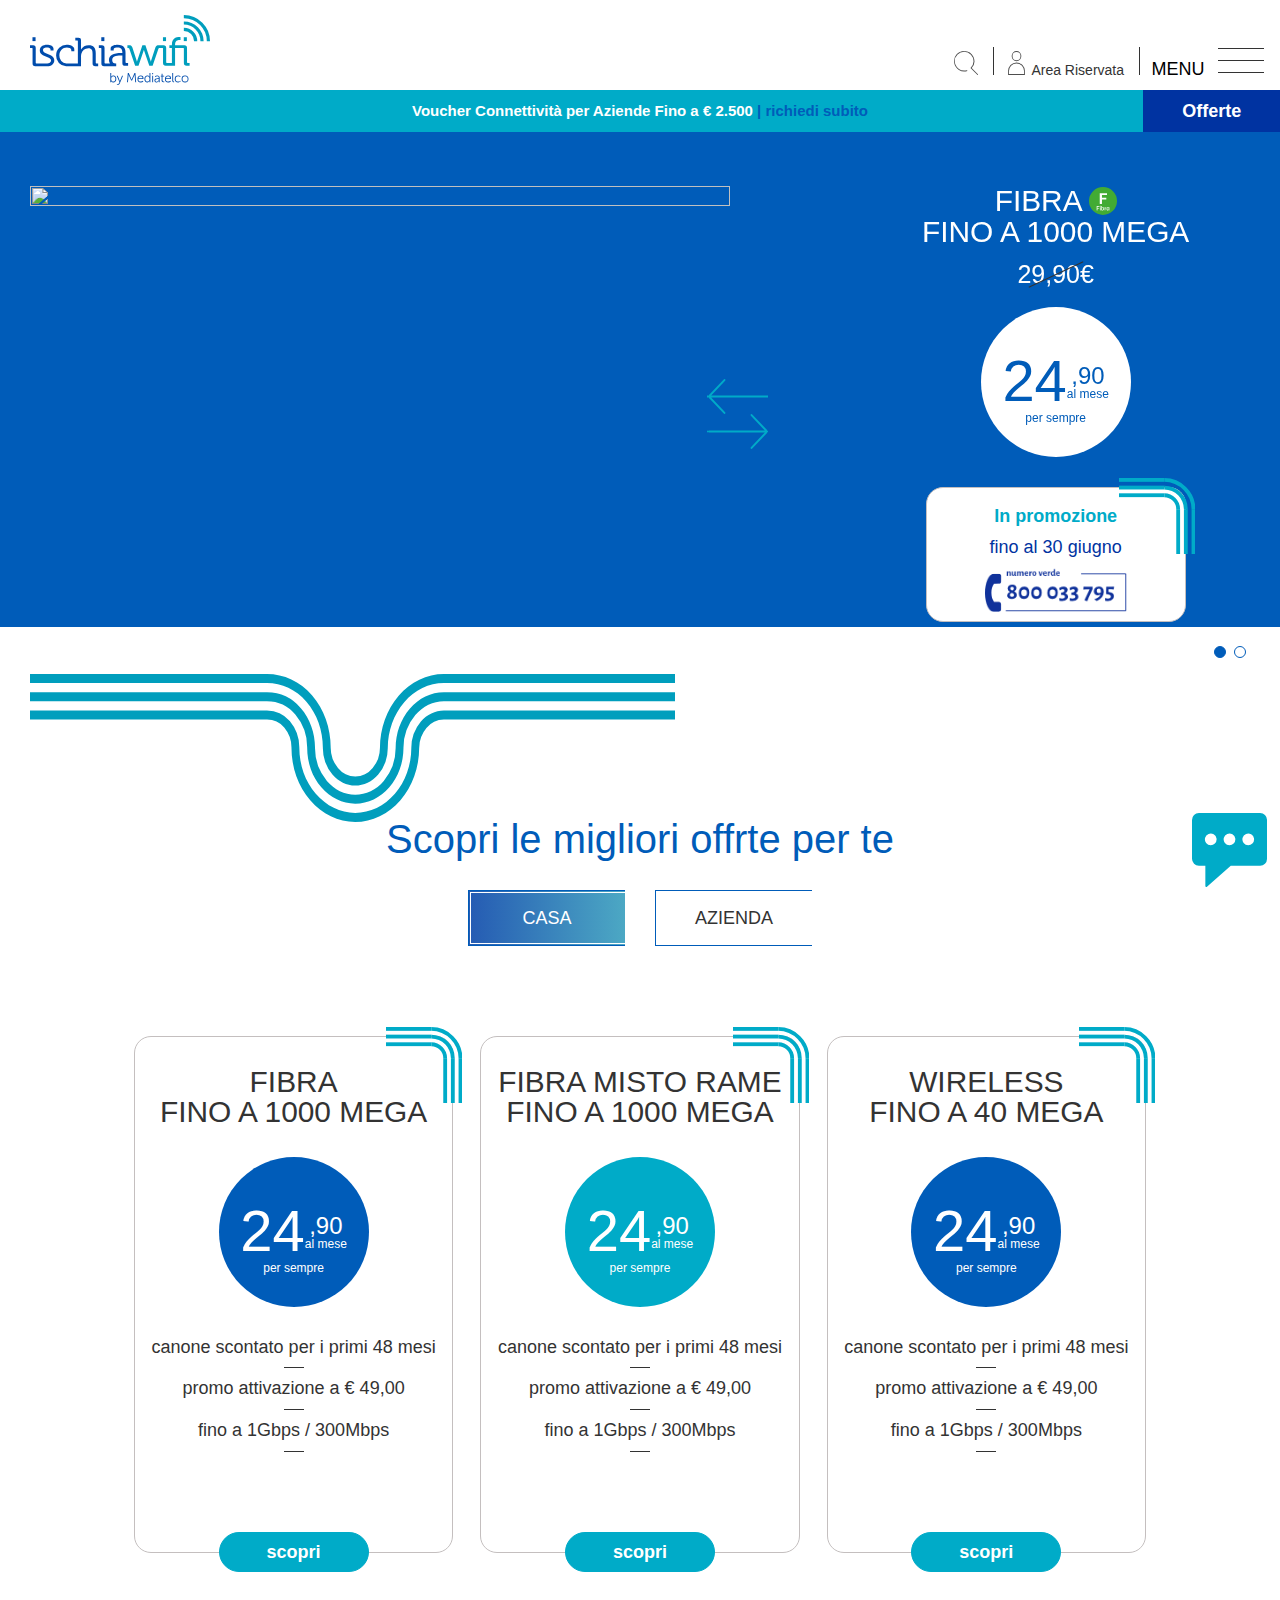
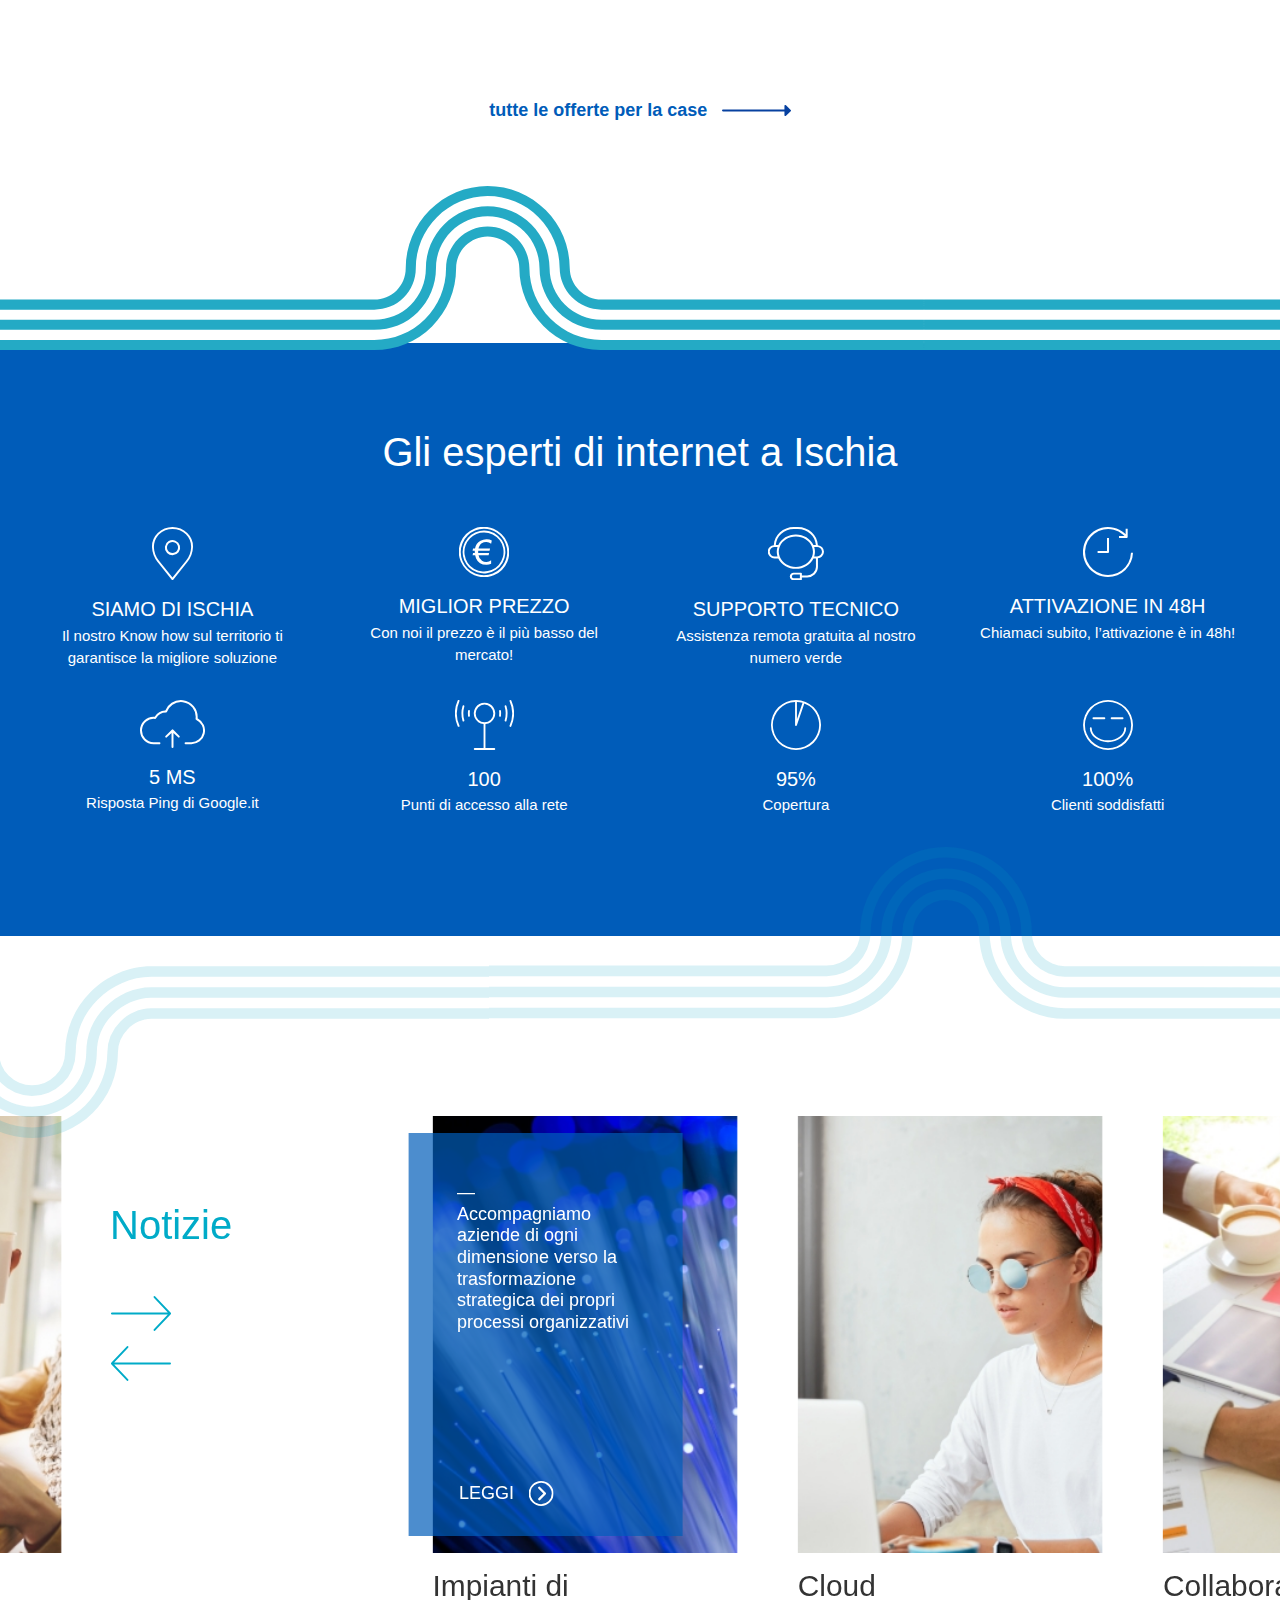
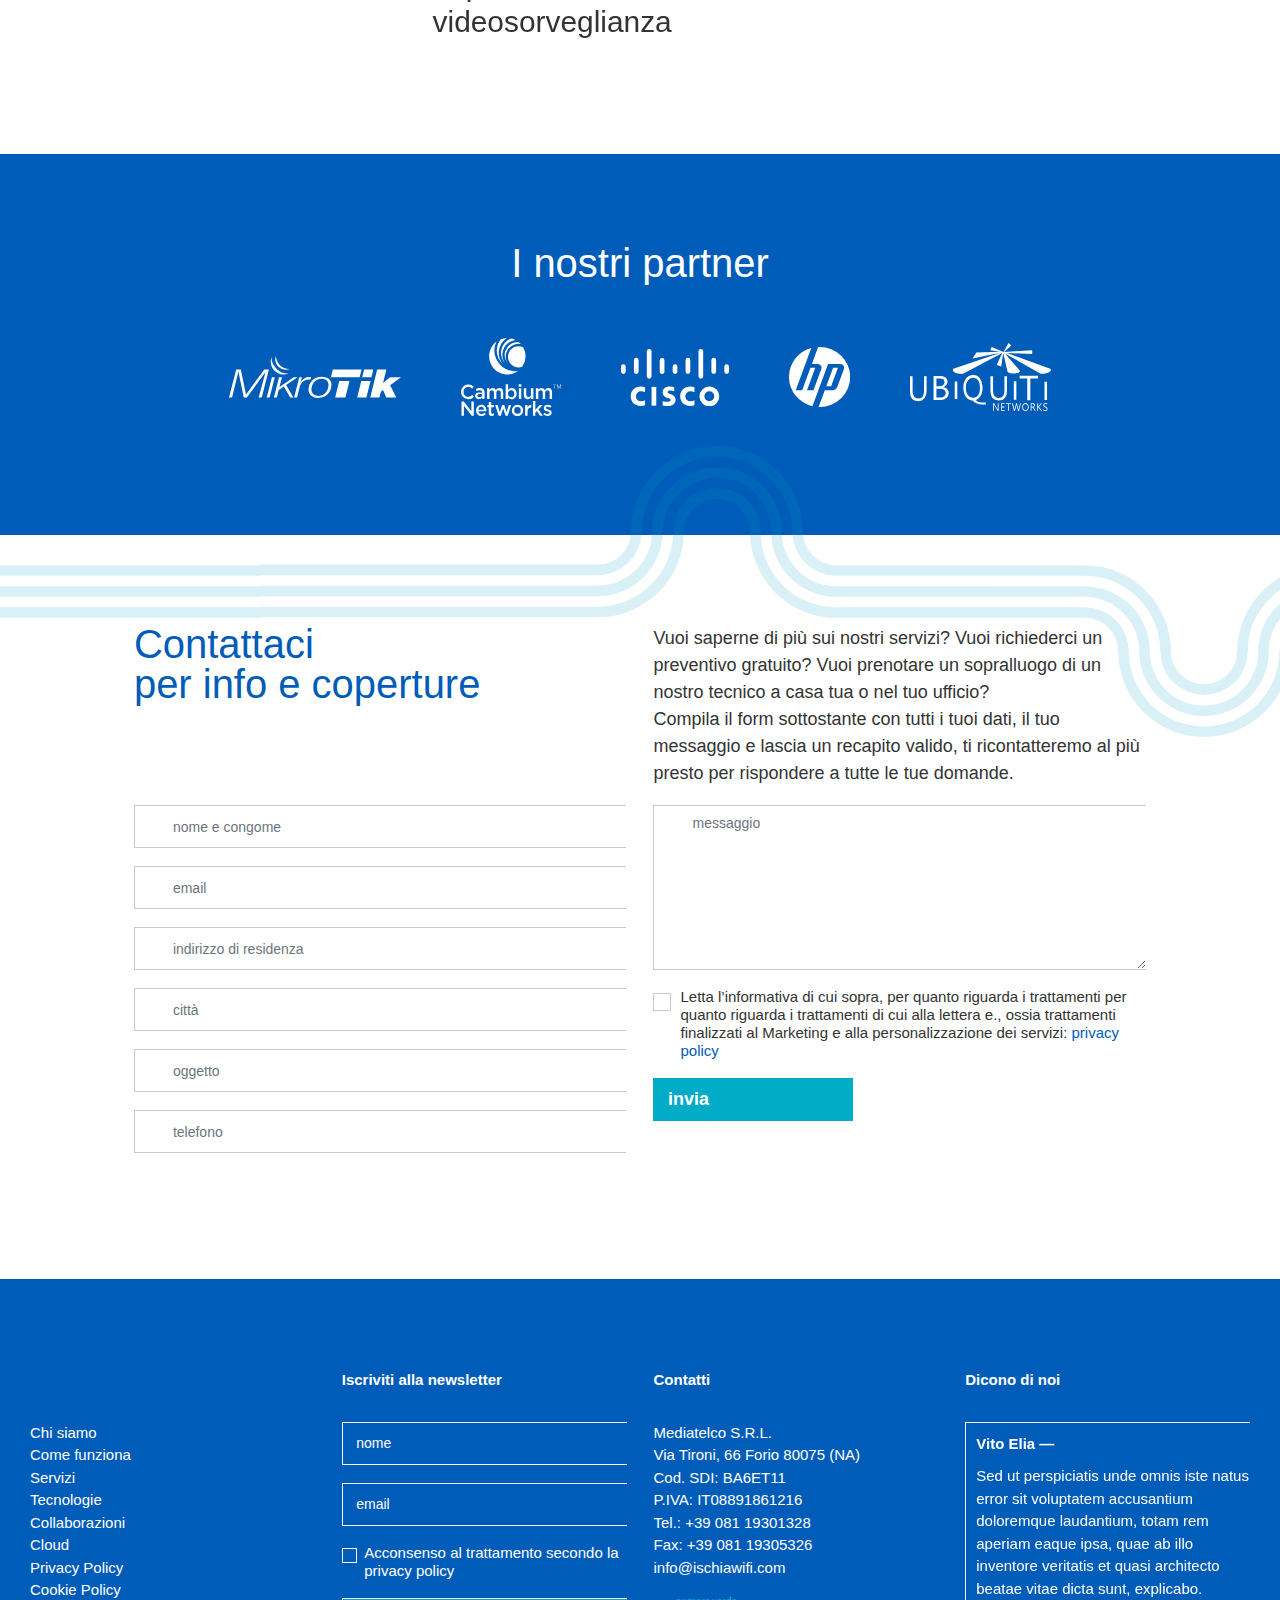
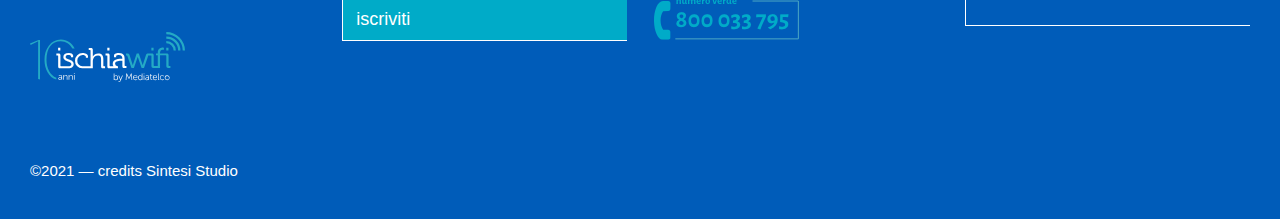
==== commit c147bcc9: "update" ====
--- a/index.html
+++ b/index.html
@@ -136,7 +136,7 @@
                     </section>
 
 
-
+                    <!--
                     <section class="section-home-01 bg-10 half-top">
                         <div class="swiper-box swiper-box-home2">
                             <div class="swiper swiper-home2">
@@ -231,7 +231,100 @@
                             </div>
                         </div>
                     </section>
-
+                    -->
+
+                    <section class="section-home-01 bg-10 half-top">
+                        <div class="swiper-box swiper-box-home2">
+                            <div class="swiper swiper-home2">
+                                <div class="swiper-wrapper">
+                                    <div class="swiper-slide">
+                                        <div class="container-full">
+                                            <div class="row">
+                                                <div class="col-lg-7">
+                                                    <div class="figure-full">
+                                                        <figure class="">
+                                                            <img src="assets/images/examples/slider-01.png" />
+                                                        </figure>
+                                                    </div>
+                                                </div>
+                                                <div class="col-lg-4 offset-lg-1">
+                                                    <article class="promo-item promo-item-top promo-item2">
+                                                        <h3>Fibra <img src="assets/images/icons/fibra.svg" /><br/>fino a 1000 mega</h3>
+                                                        <div class="promo-discount">
+                                                            29,90€
+                                                        </div>
+                                                        <div class="pricebox">
+                                                            <span>24</span>
+                                                            <span>
+                                                                <span>,90</span>
+                                                                <span>al mese</span>
+                                                                <span>per sempre</span>
+                                                            </span>
+                                                        </div>
+                                                        <div class="promo-set">
+                                                            <p>In promozione</p>
+                                                            <p>fino al 30 giugno</p>
+                                                            <a class="numer-verde" href="tel:800033795" target="_blank" rel="nofollow">
+                                                                <img class="numero-verde" src="assets/images/numero-verde-20.png" />
+                                                            </a>
+                                                        </div>
+                                                    </article>
+                                                </div>
+                                            </div>
+                                        </div>
+                                    </div>
+                                    <div class="swiper-slide">
+                                        <div class="container-full">
+                                            <div class="row">
+                                                <div class="col-lg-7 ">
+                                                    <div class="figure-full">
+                                                        <figure class="">
+                                                            <img src="assets/images/examples/slider-01.png" />
+                                                        </figure>
+                                                    </div>
+                                                </div>
+                                                <div class="col-lg-4 offset-lg-1">
+                                                    <article class="promo-item promo-item-top promo-item2">
+                                                        <h3>Fibra <img src="assets/images/icons/fibra.svg" /><br/>fino a 1000 mega</h3>
+                                                        <div class="promo-discount">
+                                                            29,90€
+                                                        </div>
+                                                        <div class="pricebox">
+                                                            <span>24</span>
+                                                            <span>
+                                                                <span>,90</span>
+                                                                <span>al mese</span>
+                                                                <span>per sempre</span>
+                                                            </span>
+                                                        </div>
+                                                        <div class="promo-set">
+                                                            <p>In promozione</p>
+                                                            <p>fino al 30 giugno</p>
+                                                            <a class="numer-verde" href="tel:800033795" target="_blank" rel="nofollow">
+                                                                <img class="numero-verde" src="assets/images/numero-verde-20.png" />
+                                                            </a>
+                                                        </div>
+                                                    </article>
+                                                </div>
+                                            </div>
+                                        </div>
+                                    </div>
+                                </div>
+                            </div>
+                            <div 
+                                class="trama1_1 enllax"
+                                data-enllax-offset="0"
+                                data-enllax-ratio="-.2"
+                                data-enllax-type="background"
+                                data-enllax-direction="horizontal"
+                            ></div>
+                            <div class="swiper-pagination"></div>
+                            <div class="swiper-palette">
+                                <div class="swiper-button-prev"></div>
+                                <div class="swiper-button-next"></div>
+                            </div>
+                        </div>
+                    </section>
 
                     <section class="section-main only-padding-bottom pt-3">
                         <div class="container-full"> <!-- .container -->
--- a/assets/css/frontend.min.css
+++ b/assets/css/frontend.min.css
@@ -1,2 +1,2 @@
-@import url(../fonts/Alegreya_Sans/stylesheet.css);.menu1 ul.main li,.menu1 ul.main a,.menu1 ul.main a:visited,.menu1 ul.lang-menu,.menu1 ul.social-menu,html,body,.hero-phrase .hero-phrase-content>span:nth-child(2),.link-more,footer{font-family:"Alegreya Sans",sans-serif;font-weight:300;font-style:normal}.navbar-toggler::before,header .navbar-menu li>a{font-family:"Alegreya Sans",sans-serif;font-weight:400;font-style:normal}header .navbar-menu li,.menu1 ul li a.active,.menu1 ul li a:hover,h1,h2,h3,h4,h5,h6,.btn,.promo-top-line,.hero-phrase .hero-phrase-content>span:nth-child(1),footer .footer-title{font-family:"Alegreya Sans",sans-serif;font-weight:700;font-style:normal}*:focus{outline:none !important}.pt-10,.py-10{padding-top:8rem !important}.pb-10,.py-10{padding-bottom:8rem !important}.mt-10,.my-10{padding-top:8rem !important}.mb-10,.my-10{padding-bottom:8rem !important}.bg-transparent{background-color:transparent}.no-gutter.row{margin-left:0;margin-right:0}.no-gutter.container,.no-gutter.container-fluid,.no-gutter>[class^="col-"]{padding-left:0;padding-right:0}.no-padding{padding:0 !important}.full-height{height:100%}.full-height-vh{min-height:100vh;position:relative}.full-width{width:100%}@media screen and (max-width: 991px){.order-lg-0{order:0}.order-lg-1{order:1}}.flutter-wrap{position:relative;display:flex;flex-wrap:wrap}.flutter-wrap.flutter-right{justify-content:flex-end}.flutter-wrap .flutter-box{max-width:615px;padding-top:5rem;padding-bottom:5rem;padding-left:15px;padding-right:15px}.flex-row{display:flex;flex-wrap:wrap}.flex-col{width:30%}header .navbar-menu,.menu1 ul.lang-menu,.menu1 ul.social-menu,.promo-item .listbox,.promo-item .buttons,.promo-item-swiper .buttons,.promo-item-long .ul-details,.promo-item-long .buttons,.promo-spec-ul,.form-offerta .buttons,.partners ul,footer .footer-menu,footer .social-menu,footer .footer-logos,.fixed-buttons{margin:0;padding:0}header .navbar-menu li,.menu1 ul.lang-menu li,.menu1 ul.social-menu li,.promo-item .listbox li,.promo-item .buttons li,.promo-item-swiper .buttons li,.promo-item-long .ul-details li,.promo-item-long .buttons li,.promo-spec-ul li,.form-offerta .buttons li,.partners ul li,footer .footer-menu li,footer .social-menu li,footer .footer-logos li,.fixed-buttons li{list-style:none}.img{background-position:center;background-repeat:no-repeat;background-size:cover}.img.all{width:100%;height:100%}.img-fixed{background-attachment:fixed}.img-bgas{position:relative;overflow:hidden;margin:0}.img-bgas img,.img-bgas video{object-fit:cover;width:100%;height:100%}.swiper-box-home1 .figure-3-2 figure,.swiper-box-home2 .figure-3-2 figure{position:absolute;top:0;left:0;right:0;bottom:0}.figure-qq{padding-top:100%;position:relative;background-color:#363735}.figure-3-2{padding-top:66.6%;position:relative}.figure-4-3{padding-top:75%;position:relative}.figure-3-4{padding-top:133.33%;position:relative}.figure-16-9{padding-top:56.25%;position:relative}.figure-9-16{padding-top:177.77%;position:relative}.figure-r1{padding-top:66.25%;position:relative}.figure-r2{padding-top:143.33%;position:relative}.figure-qq figure,.figure-4-3 figure,.figure-3-4 figure,.figure-16-9 figure,.figure-9-16 figure,.figure-r1 figure,.figure-r2 figure{position:absolute;top:0;left:0;right:0;bottom:0}.full-width img{width:100%}header .navbar-box{height:90px}header .navbar-box .navbar-logo{position:relative;display:block;height:100%;transition:all .35s ease}header .navbar-box .navbar-logo .logo,header .navbar-box .navbar-logo img{width:100%;height:calc(100% + 10px);transition:all .35s ease}@media screen and (max-width: 575px){header .navbar-box .navbar-logo{width:133px}}.navbar-toggler{position:relative;width:48px;height:28px;padding:0;margin-left:63px}.navbar-toggler:focus{box-shadow:none}.navbar-toggler::before{content:attr(data-name);display:block;width:60px;position:absolute;bottom:-4px;left:-70px;text-transform:uppercase;font-size:18px;transition:color .35s ease}@media screen and (max-width: 767px){.navbar-toggler{margin-left:0}.navbar-toggler::before{display:none}}.navbar-toggler span{display:block;background-color:#333;height:1px;width:100%;margin-bottom:11px;position:relative;right:0;opacity:1;transform:rotate(0deg);transition:transform .35s ease-in-out, background-color .35s ease, width .35s ease-in-out}.navbar-toggler:not(.collapsed){top:-10px}.navbar-toggler:not(.collapsed) span:nth-child(1){position:absolute;right:0;top:5px;transform:rotate(135deg);opacity:0.9}.navbar-toggler:not(.collapsed) span:nth-child(3){position:absolute;right:0;top:5px;width:100%;transform:rotate(-135deg);opacity:0.9}.navbar-toggler:not(.collapsed) span:nth-child(2){opacity:0}header .navbar-box{padding:15px 0;background-color:#fff}header .navbar-box>.container-full{display:flex;flex-wrap:wrap;flex-direction:row;align-items:center;justify-content:space-between;height:100%}header .navbar-box a{color:#005CB9}header .navbar-menu-wrap{position:relative;width:calc(100% - 193px);display:flex;height:100%;flex-direction:row;align-items:flex-end;justify-content:flex-end}@media screen and (max-width: 575px){header .navbar-menu-wrap{width:calc(100% - 133px)}}header .navbar-menu{display:inline-flex;flex-direction:row;align-items:flex-start;justify-content:flex-end;margin-left:-15px;margin-right:-15px;height:100%}header .navbar-menu li{position:relative;display:flex;align-items:flex-end;height:100%;padding-left:15px;padding-right:15px;font-size:14px}header .navbar-menu li>a{display:flex;align-items:flex-end;color:#333;height:100%;fonot-size:15px}header .navbar-menu li>a>span{position:relative;top:6px;margin-left:6px}@media screen and (max-width: 575px){header .navbar-menu li>a>span{display:none}}header .navbar-menu li:before{content:"";display:block;width:1px;height:28px;position:absolute;bottom:0;left:0;background-color:#333}header .navbar-menu li:first-child:before{content:"";display:none}header .navbar-menu li:last-child{padding-right:0}header .navbar-scroll{box-shadow:0 0 5px #ccc}.menu1{overflow:hidden;position:fixed;top:0;bottom:0;right:0;left:0;background-color:rgba(0,0,0,0.7);transition:all .3s ease-in;z-index:-1000;opacity:0;transform:translateY(-100vw)}.menu1 .menu-1-header{padding:15px;height:90px;margin-bottom:30px}.menu1 .menu1-content{display:flex;flex-direction:column;overflow-y:scroll;position:absolute;top:0;bottom:0;right:0;left:0;height:calc(100vh);line-height:1.3;background-color:#005CB9;background-image:url(../images/trama3.svg);background-position:left bottom;background-repeat:no-repeat;color:#fff;z-index:1032;opacity:0;-ms-overflow-style:none;scrollbar-width:none;transition:all .3s ease-in}.menu1 .menu1-content::-webkit-scrollbar{display:none}.menu1 .navbar-toggler{top:-30px;margin-left:15px}.menu1 .navbar-toggler::before{display:none}.menu1 .navbar-toggler span{background-color:#fff}@media screen and (max-width: 991px){.menu1 .navbar-toggler{margin-left:0;left:calc(100% - 30px)}}.menu1 ul{display:flex;flex-direction:column;flex-wrap:wrap;margin:20px 0;padding-left:20px}.menu1 ul li{display:block;font-size:1rem}.menu1 ul li a,.menu1 ul li a:visited{color:#fff;line-height:1;text-transform:lowercase}.menu1 ul li a.active,.menu1 ul li a:hover{color:#fff}.menu1 .dropdown-menu{position:relative;background-color:#005CB9;border:none;transition:all .35s ease}.menu1 .dropdown-menu a{display:block;padding:10px 0 10px 20px;font-size:.85rem !important}.menu1 ul.main{justify-content:center;padding-left:0;margin-bottom:15px}.menu1 ul.main li{padding:10px 0 10px 20px}.menu1 ul.main li,.menu1 ul.main a,.menu1 ul.main a:visited{font-size:1rem}.menu1 ul.main li:last-child{border-top:solid 1px #fff;border-left:solid 1px #fff;border-bottom:solid 1px #fff}.menu1 ul.lang-menu,.menu1 ul.social-menu{flex-direction:row;margin-left:-10px;margin-right:-10px;margin-bottom:0px}.menu1 ul.lang-menu li,.menu1 ul.social-menu li{padding-left:10px;padding-right:10px}.menu1 ul.lang-menu li i,.menu1 ul.social-menu li i{font-size:30px}.menu1 ul.lang-menu{padding-bottom:10px;border-bottom:solid 1px #fff}.menu1 ul.social-menu{margin-top:15px}.menu1 ul.social-menu i{color:#00ABC8}.menu1.show{opacity:1;z-index:1040;transform:translateY(0)}.menu1.show .menu1-content{opacity:1;z-index:1032}a.dropdown-toggle{display:inline-flex;align-items:center}.dropdown-toggle::after{width:13px;height:8px;border-top:none;border-right:none;border-bottom:none;border-left:none;background-image:url(../images/icons/menu-dropdown.svg);background-position:center;background-repeat:no-repeat}#page-loader{position:fixed;top:0;left:0;right:0;bottom:0;display:none;align-items:center;justify-content:center;background-color:rgba(0,0,0,0.6);z-index:3000}#page-loader.show{display:flex}.lds-roller{display:inline-block;position:relative;width:80px;height:80px}.lds-roller div{animation:lds-roller 1.2s cubic-bezier(0.5, 0, 0.5, 1) infinite;transform-origin:40px 40px}.lds-roller div:after{content:" ";display:block;position:absolute;width:7px;height:7px;border-radius:50%;background:#fff;margin:-4px 0 0 -4px}.lds-roller div:nth-child(1){animation-delay:-0.036s}.lds-roller div:nth-child(1):after{top:63px;left:63px}.lds-roller div:nth-child(2){animation-delay:-0.072s}.lds-roller div:nth-child(2):after{top:68px;left:56px}.lds-roller div:nth-child(3){animation-delay:-0.108s}.lds-roller div:nth-child(3):after{top:71px;left:48px}.lds-roller div:nth-child(4){animation-delay:-0.144s}.lds-roller div:nth-child(4):after{top:72px;left:40px}.lds-roller div:nth-child(5){animation-delay:-0.18s}.lds-roller div:nth-child(5):after{top:71px;left:32px}.lds-roller div:nth-child(6){animation-delay:-0.216s}.lds-roller div:nth-child(6):after{top:68px;left:24px}.lds-roller div:nth-child(7){animation-delay:-0.252s}.lds-roller div:nth-child(7):after{top:63px;left:17px}.lds-roller div:nth-child(8){animation-delay:-0.288s}.lds-roller div:nth-child(8):after{top:56px;left:12px}@keyframes lds-roller{0%{transform:rotate(0deg)}100%{transform:rotate(360deg)}}html,body{color:#333;line-height:1.5}@media screen and (max-width: 575px){html,body{font-size:16px}}@media screen and (min-width: 576px){html,body{font-size:16px}}@media screen and (min-width: 768px){html,body{font-size:18px}}@media screen and (min-width: 992px){html,body{font-size:18px}}@media screen and (min-width: 1200px){html,body{font-size:18px}}.app{overflow-x:hidden}main{margin-top:90px}a,a:hover,a:visited{color:#005CB9;text-decoration:none}a:hover{opacity:0.9}b{font-weight:700}.z-index-1{z-index:1}.z-index-2{z-index:2}.no-padding{padding:0}@media screen and (max-width: 991px){.no-mobile{display:none !important}.no-md-mobile{display:none !important}.mobile-order-0{order:0}.mobile-order-1{order:1}.mobile-order-2{order:2}}@media screen and (min-width: 992px){.no-desktop{display:none !important}}.animate__lazy{opacity:0}@media screen and (max-width: 1399px){.container-full{margin-left:30px;margin-right:30px}}@media screen and (min-width: 1400px){.container-full{margin-left:calc(8.33vw + 30px);margin-right:calc(8.33vw + 30px)}}@media screen and (min-width: 1600px){.container-full{width:1570px;margin-left:auto;margin-right:auto}}.position-relative{position:relative}.row15{margin-left:-7.5px;margin-right:-7.5px}.row15 [class*="col-"]{padding-right:7.5px;padding-left:7.5px}.bold{font-weight:700}.bg-10{background-color:#005CB9 !important}.bg-10,.bg-10 h1,.bg-10 h2,.bg-10 h3,.bg-10 h4,.bg-10 h5,.bg-10 h6{color:#fff !important}.bg-10-gradient{background:#005cb9 !important;background:linear-gradient(180deg, #005cb9 0%, #4ca8c4 100%) !important}.bg-10-gradient,.bg-10-gradient h1,.bg-10-gradient h2,.bg-10-gradient h3,.bg-10-gradient h4,.bg-10-gradient h5,.bg-10-gradient h6{color:#fff !important}.bg-30{background-color:#00ABC8 !important;color:#fff !important}.bg-30-light{background-color:rgba(0,171,200,0.15) !important}.bg-03{background-color:#363735;color:#fff}.btn{font-size:1rem;border-radius:0}.btn:focus{box-shadow:none}.btn-primary{background-color:#0033A1;border-color:#0033A1}.btn-primary:hover{background-color:#0033A1;border-color:#0033A1;opacity:0.9}.btn-30{background-color:#00ABC8;border-color:#00ABC8}.btn-30:hover{background-color:#00ABC8;border-color:#00ABC8;opacity:0.9}.section{position:relative;overflow:hidden}.secrtion-overflow-x{overflow-x:hidden}.section-main{position:relative;padding:5rem 0}.section-main.only-padding-top{padding:5rem 0 0 0}.section-main.only-padding-bottom{padding:0 0 5rem 0}.no-overflow{overflow:visible}.section-home{padding:140px 0 180px 0;overflow-x:hidden}.section-first{padding-top:300px}@media screen and (max-width: 575px){.section-first{padding-top:200px}}.section-article{padding-top:120px;padding-bottom:120px}@keyframes uparrow{0%{transform:translateY(0);opacity:0.4}100%{transform:translateY(-0.4em);opacity:0.9}}@keyframes downarrow{0%{transform:translateY(0);opacity:0.4}100%{transform:translateY(0.4em);opacity:0.9}}@keyframes custom-bounce-in-right{0%{transform:translateX(25px);opacity:0}100%{transform:translateX();opacity:1}}.up{animation:uparrow 0.6s infinite alternate ease-in-out}.down{animation:downarrow 0.6s infinite alternate ease-in-out}.arrow-scroll{position:absolute;left:calc(50% - 20px);font-size:72px;transform-origin:50% 50%;z-index:100}@media screen and (max-width: 767px){.arrow-scroll{bottom:25px}}@media screen and (min-width: 768px){.arrow-scroll{bottom:1rem}}.promo-top-line{position:relative;padding:calc(.375rem + 3px) 0;background-color:#00ABC8;color:#fff;font-size:15px;text-align:center}.promo-top-line .btn-primary{position:absolute;width:calc(8.33vw + 30px);top:0;right:0}.promo-top-line .btn-primary,.promo-top-line .btn-primary:visited,.promo-top-line .btn-primary:hover{color:#fff}.promo-top-line::before{height:180px}@media screen and (max-width: 767px){.promo-top-line .btn-primary{position:relative;width:calc(100% + 60px);top:.75rem;left:-30px}}.section-home-01{position:relative;padding:3rem 0 5rem 0}@media screen and (min-width: 992px){.section-home-01::before{content:"";position:absolute;left:0;right:0;bottom:0;height:calc(1rem + 85px);background-color:#fff}}@media screen and (min-width: 1200px){.section-home-01::before{height:calc(5rem + 85px)}}.home-trama2{position:relative;margin-bottom:calc(-5rem - 15px);height:180px;background-image:url(../images/trama2.svg);background-position:left;background-repeat:repeat-x;z-index:1}.home-trama3{position:relative;margin-bottom:calc(-15rem - 22px);height:291px;background-image:url(../images/trama3.svg);background-position:left;background-repeat:repeat-x;z-index:10}.home-trama4{position:relative;margin-bottom:-10rem;height:343px;background-image:url(../images/trama4.svg);background-position:left;z-index:10}@keyframes swiperSlideShow{0%{width:0}100%{width:100%}}@keyframes swiperSlideHide{0%{width:100%}100%{width:0}}.hero-phrase{position:absolute;top:calc(100% - 262px);z-index:1}.hero-phrase .hero-phrase-content>span:nth-child(1){display:block;font-size:90px;line-height:1;color:#005CB9}.hero-phrase .hero-phrase-content>span:nth-child(2){display:block;padding-top:10px;font-size:18px;color:#E8F3FA;text-transform:uppercase}.section-title{margin-bottom:30px}.section-title h1,.section-title h2,.section-title h3,.section-title h4,.section-title h5{line-height:1;font-weight:500;font-size:2.22rem;color:#005CB9}.link-all{font-weight:700}.link-more{position:relative;left:-23px;display:inline-flex;align-items:center;text-transform:uppercase;color:#fff !important;transition:all .35s ease}.link-more::before{content:"";display:inline-block;width:25px;height:25px;background-image:url(../images/icons/arrow-circle-next.svg);background-position:center;background-repeat:no-repeat;background-size:contain;opacity:0;transform:translateX(-30px);transition:all .35s ease}.link-more::after{content:"";display:inline-block;width:25px;height:25px;margin-left:15px;background-image:url(../images/icons/arrow-circle-next.svg);background-position:center;background-repeat:no-repeat;background-size:contain;transition:all .35s ease}.link-more:hover{left:0}.link-more:hover::before{opacity:1;margin-right:15px;transform:translateX(0)}.link-more:hover::after{opacity:0;transform:translateX(30px)}.threesixty-container{position:relative;width:50%;margin:auto}.threesixty{margin:auto}input[type="range"],.threesixty-slider{appearance:none !important;width:100%;height:2px;background:#707070;outline:none;transition:opacity .2s;border-radius:25px}.threesixty-slider:hover{opacity:1}.form-range:focus::-webkit-slider-thumb{box-shadow:none}.form-range:focus::-moz-range-thumb{box-shadow:none}.form-range::-webkit-slider-thumb{background-color:#005CB9}.form-range::-webkit-slider-thumb:active{background-color:#005CB9}.form-range::-webkit-slider-runnable-track{background:#707070}.form-range::-moz-range-thumb{background-color:#005CB9}.form-range::-moz-range-thumb:active{background-color:#005CB9}.form-range::-moz-range-track{background-color:#707070}.share{margin-top:15px;margin-bottom:30px}.cn-button.bootstrap{color:#fff !important;background:#005CB9 !important}.swiper-box-home1,.swiper-box-home2{position:relative}.swiper-box-home1 .swiper-wrapper,.swiper-box-home2 .swiper-wrapper{height:auto !important}@media screen and (max-width: 991px){.swiper-box-home1 .figure-3-2,.swiper-box-home2 .figure-3-2{margin-bottom:5rem}}.swiper-box-home1 .trama,.swiper-box-home2 .trama{position:absolute;left:0;right:0;bottom:-5rem;height:180px;background-image:url(../images/trama1.svg);background-position:left;z-index:1}.swiper-box-home1 .swiper-palette,.swiper-box-home2 .swiper-palette{width:61px;height:70px;position:absolute;bottom:0}@media screen and (max-width: 991px){.swiper-box-home1 .swiper-palette,.swiper-box-home2 .swiper-palette{top:-45px;right:15px}}@media screen and (min-width: 992px){.swiper-box-home1 .swiper-palette,.swiper-box-home2 .swiper-palette{left:calc((((100vw - (30px * 2))) / 12 * 7) - 5px)}}@media screen and (min-width: 1400px){.swiper-box-home1 .swiper-palette,.swiper-box-home2 .swiper-palette{left:calc((100vw - ((8.33vw + 30px) * 2)) / 12 * 8)}}.swiper-box-home1 .swiper-button-next,.swiper-box-home1 .swiper-button-prev,.swiper-box-home2 .swiper-button-next,.swiper-box-home2 .swiper-button-prev{position:relative;top:auto;margin-top:0;width:61px;height:35px;background-size:contain;background-position:center}.swiper-box-home1 .swiper-button-next::after,.swiper-box-home1 .swiper-button-prev::after,.swiper-box-home2 .swiper-button-next::after,.swiper-box-home2 .swiper-button-prev::after{display:none}.swiper-box-home1 .swiper-button-next,.swiper-box-home1 .swiper-container-rtl .swiper-button-prev,.swiper-box-home2 .swiper-button-next,.swiper-box-home2 .swiper-container-rtl .swiper-button-prev{right:auto;left:auto;background-image:url(../images/icons/arrow-next-green.svg);margin-bottom:5px}.swiper-box-home1 .swiper-button-prev,.swiper-box-home1 .swiper-container-rtl .swiper-button-next,.swiper-box-home2 .swiper-button-prev,.swiper-box-home2 .swiper-container-rtl .swiper-button-next{right:auto;left:auto;background-image:url(../images/icons/arrow-prev-green.svg)}.swiper-box-home1 .swiper-pagination,.swiper-box-home2 .swiper-pagination{left:30px;bottom:-20px;text-align:left}@media screen and (max-width: 991px){.swiper-box-home1 .swiper-pagination,.swiper-box-home2 .swiper-pagination{display:none}}@media screen and (min-width: 992px){.swiper-box-home1 .swiper-pagination,.swiper-box-home2 .swiper-pagination{width:calc(100% - (30px * 2))}}@media screen and (min-width: 1400px){.swiper-box-home1 .swiper-pagination,.swiper-box-home2 .swiper-pagination{left:calc(8.33vw + 30px);width:calc(100% - ((8.33vw + 30px) * 2))}}.swiper-box-home1 .swiper-pagination-bullet:only-child,.swiper-box-home2 .swiper-pagination-bullet:only-child{display:inline-flex !important}.swiper-box-home1 .swiper-pagination-bullet,.swiper-box-home2 .swiper-pagination-bullet{width:12px;height:12px;background-color:#fff;border-color:solid 1px #005CB9}.swiper-box-home1 .swiper-pagination-bullet-active,.swiper-box-home2 .swiper-pagination-bullet-active{background-color:#005CB9;border-color:solid 1px #005CB9;opacity:1}@media screen and (max-width: 991px){.swiper-box-home1 .promo-item,.swiper-box-home2 .promo-item{margin-top:3rem}}.swiper-box-home2.bg-10-gradient{margin-bottom:5rem}@media screen and (max-width: 991px){.swiper-box-home2.bg-10-gradient,.swiper-box-home2.bg-10-gradient h1,.swiper-box-home2.bg-10-gradient h2,.swiper-box-home2.bg-10-gradient h3,.swiper-box-home2.bg-10-gradient h4,.swiper-box-home2.bg-10-gradient h5,.swiper-box-home2.bg-10-gradient h6{color:#005CB9 !important}.swiper-box-home2.bg-10-gradient>.container-full>.row>div:last-child{position:relative;margin-top:5rem}.swiper-box-home2.bg-10-gradient>.container-full>.row>div:last-child::before{content:"";position:absolute;top:-5rem;left:-30px;bottom:-30px;right:0;width:calc(100% + 60px);background-color:#fff;z-index:0}.swiper-box-home2.bg-10-gradient>.container-full>.row>div:last-child .promo-item-swiper{position:relative;z-index:1}.swiper-box-home2.bg-10-gradient::before{content:"";position:absolute;top:66.6%;left:0;bottom:0;right:0;background-color:#fff}.swiper-box-home2.bg-10-gradient .figure-3-2{margin-bottom:0 !important}}@media screen and (max-width: 991px){.swiper-box-home2 .figure-3-2{margin-bottom:148px}}.swiper-box-home2 figure{position:relative;display:flex;align-items:center;justify-content:center;margin:0}.swiper-box-home2 figure img{height:100%;margin:auto}.swiper-box-home2 .trama1_1{position:absolute;left:auto;bottom:-100px;right:0;height:148px;width:645px;background-image:url(../images/trama1_1.svg);background-position:center !important;background-repeat:no-repeat;z-index:1}@media screen and (max-width: 991px){.swiper-box-home2 .trama1_1{left:30px;right:30px;width:calc(100% - 60px);top:0;padding-top:calc(66.6% + 5rem - 20px);background-position:bottom center !important}}@media screen and (min-width: 992px){.swiper-box-home2 .trama1_1{left:30px;bottom:-110px}}@media screen and (min-width: 1400px){.swiper-box-home2 .trama1_1{left:calc(8.33vw + 30px);bottom:-110px}}@media screen and (min-width: 1600px){.swiper-box-home2 .trama1_1{left:calc(((100vw - 1570px) / 2) + (1570px / 12))}}.swiper-box-home2 .trama1_offerte{position:absolute;left:0;right:0;height:190px;background-image:url(../images/trama1_offerte.svg);background-position:center;background-repeat:repeat-x}@media screen and (max-width: 991px){.swiper-box-home2 .trama1_offerte{padding-top:calc(66.6% + 68px);bottom:auto;top:0;bottom:0;background-position:bottom center !important}}@media screen and (min-width: 992px){.swiper-box-home2 .trama1_offerte{bottom:-38px}}@media screen and (max-width: 991px){.swiper-box-home2 .swiper-palette{bottom:auto}}@media screen and (min-width: 992px){.swiper-box-home2 .swiper-palette{bottom:50%}}.swiper-box-home2 .swiper-pagination{text-align:right}@media screen and (max-width: 991px){.swiper-box-home2 .swiper-pagination{display:none !important}}@media screen and (min-width: 992px){.swiper-box-home2 .swiper-pagination{left:auto;right:30px;bottom:-.75rem}}@media screen and (min-width: 1200px){.swiper-box-home2 .swiper-pagination{bottom:3rem}}@media screen and (min-width: 1400px){.swiper-box-home2 .swiper-pagination{left:auto;right:calc(8.33vw + 30px)}}.swiper-box-home2 .swiper-pagination-bullet{border:solid 1px #005CB9;opacity:1}.swiper-box-reviews .swiper-wrapper{height:auto}.promoTab-wrap .nav{display:flex;justify-content:center;margin:0 -15px}.promoTab-wrap .nav-tabs{border-bottom:none}.promoTab-wrap .nav-tabs .nav-link{position:relative;margin:0 15px;width:157px;height:56px;display:flex;align-items:center;justify-content:center;border-top:solid 1px #005CB9;border-left:solid 1px #005CB9;border-bottom:solid 1px #005CB9;border-right:none;border-radius:0;font-weight:500;color:#333;text-transform:uppercase}.promoTab-wrap .nav-tabs .nav-item.show .nav-link,.promoTab-wrap .nav-tabs .nav-link.active{color:#fff;background:#255bb3;background:linear-gradient(90deg, #255bb3 0%, #4ca8c4 100%)}.promoTab-wrap .nav-tabs .nav-item.show .nav-link::before,.promoTab-wrap .nav-tabs .nav-link.active::before{content:"";width:156px;height:52px;position:absolute;top:1px;left:1px;right:0;bottom:1px;border:solid 1px #fff}.promoTab-wrap .tab-content{padding-top:5rem}.promoTabDescription{color:#005CB9;font-size:1.38rem;text-align:center;margin-bottom:5rem}.promo-item{position:relative;border:solid 1px #C4BFBF;border-radius:17px;padding:30px 15px;text-align:center;line-height:1.2;transition:all .35s;margin-bottom:5rem}.promo-item::before{content:"";position:absolute;top:-10px;right:-10px;display:block;width:76px;height:76px;background-image:url(../images/icons/promo-item-border.svg)}.promo-item:hover{box-shadow:0px 0px 15px #ccc}.promo-item:hover .btn{box-shadow:0px 5px 5px #ccc}.promo-item>a{display:block}.promo-item>a,.promo-item>a:hover,.promo-item>a:visited{color:#333;opacity:1}.promo-item .promo-type{color:#00ABC8;text-transform:uppercase;font-size:.83rem;font-weight:500;margin-bottom:15px}.promo-item h1,.promo-item h2,.promo-item h3{font-size:1.66rem;font-weight:300;text-transform:uppercase;margin-bottom:30px;line-height:1}.promo-item .pricebox{position:relative;display:flex;align-items:center;justify-content:center;line-height:1;text-align:center;margin:auto auto 30px auto;width:150px;height:150px;background-color:#005CB9;border-radius:50%;color:#fff}.promo-item .pricebox>span:first-child{flex:0 0 auto;font-size:3.22rem;font-weight:300}.promo-item .pricebox>span:last-child{flex:0 0 auto;display:flex;flex-direction:column;justify-content:space-between;padding:10px 0}.promo-item .pricebox>span:last-child>span:nth-child(1){font-size:1.33rem}.promo-item .pricebox>span:last-child>span:nth-child(2){font-size:12px}.promo-item .pricebox>span:last-child>span:nth-child(3){position:absolute;display:block;width:150px;font-size:12px;left:0;top:calc(50% + 30px)}.promo-item .listbox{margin-bottom:30px}.promo-item .listbox li{position:relative;padding-bottom:10px;margin-bottom:10px}.promo-item .listbox li::before{position:absolute;bottom:0;width:20px;height:1px;background-color:#333;left:calc(50% - 10px);content:""}.promo-item .promo-discount{position:relative;font-size:1.39rem;top:-1rem}.promo-item .promo-discount::after{content:"";position:absolute;top:15px;left:calc(50% - 30px);width:60px;height:1px;background-color:#333;transform:rotate(-25deg)}.promo-item .promo-set{position:relative;border:solid 1px #C4BFBF;border-radius:17px;padding:1rem .5rem .5rem .5rem;text-align:center;line-height:1.2;transition:all .35s;margin-bottom:5rem}.promo-item .promo-set::before{content:"";position:absolute;top:-10px;right:-10px;display:block;width:76px;height:76px;background-image:url(../images/icons/promo-item-border.svg)}.promo-item .promo-set p{margin-bottom:.5rem}.promo-item .promo-set p:first-child{font-weight:700;color:#00ABC8}.promo-item .buttons{display:flex;align-items:center;justify-content:center;margin:0 -5px;position:relative;bottom:calc(-30px - 20px)}.promo-item .buttons li{padding:0 5px}.promo-item .btn{width:150px;height:40px;color:#fff;border-radius:20px}.promo-item img.numero-verde{height:45px}.promo-item.promo-item-top{border:none;margin-bottom:0}.promo-item.promo-item-top::before{display:none}.promo-item.promo-item-top:hover{box-shadow:none}.promo-item.promo-item-top:hover .btn{box-shadow:none}.promo-item.promo-item-top h1,.promo-item.promo-item-top h2,.promo-item.promo-item-top h3{color:#005CB9;font-weight:500}.promo-item-swiper .promo-type{color:#00ABC8;text-transform:uppercase;font-size:.83rem;font-weight:500;margin-bottom:15px}.promo-item-swiper h3{font-size:1.66rem;font-weight:500;margin-bottom:15px}.promo-item-swiper .pricebox{position:relative;display:flex;line-height:1;margin-bottom:15px}.promo-item-swiper .pricebox>span:first-child{flex:0 0 auto;font-size:3.22rem;font-weight:300}.promo-item-swiper .pricebox>span:last-child{flex:0 0 auto;display:flex;flex-direction:column;justify-content:space-between;padding:10px 0}.promo-item-swiper .pricebox>span:last-child>span:nth-child(1){font-size:1.33rem}.promo-item-swiper .pricebox>span:last-child>span:nth-child(2){font-size:12px}.promo-item-swiper .buttons{display:flex;margin:0 -5px}.promo-item-swiper .buttons li{padding:0 5px}.promo-item-swiper .buttons li .btn{height:45px;color:#0033A1}.promo-item-swiper .buttons img.numero-verde{height:45px}.single-offer-sliderTop{position:relative}.single-offer-sliderTop::before{content:"";positioon:absolute;top:0;left:0;right:0;display:block;width:100%;height:5rem;background:#4ca8c4;background:linear-gradient(180deg, rgba(76,168,196,0.6) 0%, #fff 100%)}.single-offer-sliderTop .swiper-box-home2 .figure-3-2 .trama1_1{bottom:-105px;left:0;width:100%}@media screen and (max-width: 991px){.single-offer-sliderTop .swiper-box-home2 .figure-3-2{margin-bottom:5rem}}@media screen and (min-width: 1600px){.single-offer-sliderTop .swiper-box-home2 .figure-3-2{margin-bottom:5rem}}.promo-item-long .promoTabDescription{text-align:left;margin-bottom:30px}.promo-item-long .promo-type{color:#00ABC8;text-transform:uppercase;font-size:.83rem;font-weight:500;margin-bottom:15px}.promo-item-long .ul-details{display:flex;flex-wrap:wrap;margin-bottom:1rem}.promo-item-long .ul-details li:not(:last-child)::after{content:" | ";margin:0 5px}.promo-item-long .ul-details li,.promo-item-long .ul-details li a,.promo-item-long .ul-details li a:visited,.promo-item-long .ul-details li a:hover{color:#005CB9;font-size:0.89rem;font-weight:700}.promo-item-long .ul-details li a:hover{color:#00ABC8}.promo-item-long .buttons{display:flex;margin:0 -5px}.promo-item-long .buttons li{padding:0 5px}.promo-item-long .buttons li .btn{height:45px;color:#fff;background-color:#005CB9;border-radius:15px}.promo-item-long .buttons img.numero-verde{height:45px}.promo-spec-ul{margin-bottom:30px}.promo-spec-ul li{padding:1rem 0;font-size:0.89rem;border-top:solid 1px #00ABC8}.promo-spec-ul h3,.promo-spec-ul h4,.promo-spec-ul h5,.promo-spec-ul h6{font-size:1.1rem;font-weight:500}.promo-spec-ul h3,.promo-spec-ul h4,.promo-spec-ul h5,.promo-spec-ul h6,.promo-spec-ul p{margin-top:5px;margin-bottom:5px}.accordion-item{background-color:transparent;border-bottom:solid 1px #00ABC8}.accordion-item:first-child{border-top:solid 1px #00ABC8 !important}.accordion-item:last-child{border-bottom:solid 1px #00ABC8 !important;margin-bottom:1rem}.accordion-item,.accordion-item .accordion-header,.accordion-item .accordion-button{position:relative}.accordion-item .accordion-button{padding:1rem 0 calc(1rem + 25px) 0;display:block;font-size:0.89rem}.accordion-item .accordion-button::before{content:"";position:absolute;top:1.5rem;left:-30px;display:block;width:25px;height:18px;background-image:url(../images/icons/check.svg);background-position:center;background-repeat:no-repeat;background-size:contain}.accordion-item .accordion-button::after{position:absolute;bottom:1rem;left:0;width:25px;height:25px;background-image:url(../images/icons/plus-more.svg)}.accordion-item .accordion-button:not(.collapse){color:#333;background-color:transparent;box-shadow:none}.accordion-item .accordion-button:not(.collapsed)::after{background-image:url(../images/icons/minus-more.svg)}.accordion-item .accordion-button h3,.accordion-item .accordion-button h4,.accordion-item .accordion-button h5,.accordion-item .accordion-button h6{font-size:1.1rem;font-weight:500}.accordion-item .accordion-button h3,.accordion-item .accordion-button h4,.accordion-item .accordion-button h5,.accordion-item .accordion-button h6,.accordion-item .accordion-button p{margin-top:5px;margin-bottom:5px}.accordion-item .accordion-button .more{font-weight:700;color:#005CB9}.accordion-item .accordion-body{font-size:0.89rem;padding:1rem 0}@media screen and (max-width: 767px){.accordion-item{padding-bottom:calc(1rem + 25px)}.accordion-item .accordion-button{margin-left:-.75rem}.accordion-item .accordion-button::after{bottom:calc(-1rem - 25px);left:.75rem}.accordion-item .accordion-body{padding:calc(1rem + 25px) 0}}.no-accordion:hover,.no-accordion .accordion-item:hover,.no-accordion .accordion-item .accordion-button:hover{cursor:default !important}.no-accordion .accordion-item .accordion-button{padding:1rem 0}.no-accordion .accordion-item .accordion-button::after{display:none !important}.no-check .accordion-item .accordion-button::before{display:none !important}.form-offerta .title{font-size:2rem;color:#005CB9;font-weight:400;line-height:1}.form-offerta .description{font-size:1.6rem;color:#005CB9;margin-bottom:15px}.form-offerta .accordion-item{position:relative}.form-offerta .accordion-item .accordion-button{padding-right:45px}.form-offerta .accordion-item .accordion-button::before{display:none !important}.form-offerta .accordion-item .promo-pack-service-ico{position:absolute;top:1rem;left:-55px}.form-offerta .accordion-item .form-check{position:absolute;top:1rem;right:0;z-index:10000}.form-offerta .accordion-item .form-check-input{width:30px;height:30px;border-radius:8px !important;background-color:#fff}.form-offerta .accordion-item .form-check-input:checked{background-color:#fff;border-color:rgba(0,0,0,0.25)}.form-offerta .accordion-item .form-check-input:focus{box-shadow:none}.form-offerta .accordion-item .form-check-input:checked[type=checkbox]{background-image:url("data:image/svg+xml,%3csvg xmlns='http://www.w3.org/2000/svg' viewBox='0 0 20 20'%3e%3cpath fill='none' stroke='%230033A1' stroke-linecap='round' stroke-linejoin='round' stroke-width='3' d='M6 10l3 3l6-6'/%3e%3c/svg%3e")}.form-offerta .buttons{display:flex;margin:0 -5px}.form-offerta .buttons li{padding:0 5px;width:50%}.form-offerta .buttons img.numero-verde{height:45px}.service-item{text-align:center;font-size:15px;font-weight:400;margin-bottom:30px}.service-item>a{display:block}.service-item img.ico{margin:auto auto 15px auto}.service-item h3,.service-item h4{font-weight:400;font-size:1.11rem;margin-bottom:0;text-transform:uppercase;line-height:1.5}.service-item p:last-child{margin-bottom:0}.bg-10 .service-item,.bg-10 .service-item h3,.bg-10 .service-item h4{color:#fff}.service-item-big{text-align:center;margin-bottom:5rem;padding:1.5rem}.service-item-big>a{display:block;text-decoration:none}.service-item-big>a,.service-item-big>a:hover,.service-item-big>a:visited{color:#333}.service-item-big .ico-wrap{display:flex;align-items:center;justify-content:center;width:150px;height:150px;border-radius:50%;margin:0 auto 2rem;background:#005cb9 !important;background:linear-gradient(180deg, #005cb9 0%, #4ca8c4 100%) !important}.service-item-big h3{position:relative;font-weight:300;text-transform:uppercase;margin-bottom:30px}.service-item-big h3::after{content:"";position:absolute;width:50px;height:1px;background-color:#333;bottom:-10px;left:calc(50% - 25px)}.service-item-big .btn{border-radius:30px;padding-left:2rem;padding-right:2rem;color:#fff}.partners ul{display:flex;flex-wrap:wrap;align-items:center;justify-content:center;margin:0 -30px}.partners ul li{margin:0 30px 30px 30px}@media screen and (max-width: 767px){.section-home-notices{padding:10rem 0 5rem}}@media screen and (min-width: 768px){.section-home-notices{padding:10rem 0 5rem}}.section-home-notices .section-title h1,.section-home-notices .section-title h2,.section-home-notices .section-title h3,.section-home-notices .section-title h4,.section-home-notices .section-title h5{font-size:2.22rem !important;font-weight:300;color:#00ABC8}.notice-item{display:block}.notice-item>a{display:block}.notice-item .notice-body{padding:15px 0}.notice-item h3{font-weight:300;font-size:1.66rem;color:#333}.notice-item .notice-item-content{font-wegith:300;font-size:1.11rem;z-index:21;position:absolute;top:4%;left:-8%;display:flex;flex-direction:column;justify-content:space-between;width:90%;height:92%;font-size:1rem;line-height:1.2;color:#fff;padding:16% 10% 30px 16%;opacity:0;background-color:rgba(0,92,185,0.7);transform:translateX(-30%);transition:all 1.5s ease}.notice-item .notice-item-content>span:first-child{position:relative;color:#fff !important}.notice-item .notice-item-content>span:first-child::before{content:"—";position:absoulte;top:-15px;left:0;display:block}.swiper-box-notices{position:relative}.swiper-box-notices .slide-main{position:relative;height:100%;padding-top:5rem;position:absolute;top:0;z-index:1}.swiper-box-notices .swiper{position:relative}.swiper-box-notices .swiper-wrapper,.swiper-box-notices .swiper-slide{height:auto !important}.swiper-box-notices .swiper-slide{margin-left:0;transition:all .35s ease}.swiper-box-notices .swiper-palette{position:absolute;top:0;margin-top:10rem}.swiper-box-notices .swiper-button-next,.swiper-box-notices .swiper-button-prev{position:relative;top:auto;left:auto;right:auto;bottom:auto;width:61px;height:35px;background-position:center;background-size:contain;background-repeat:no-repeat;margin-top:0;margin-bottom:15px}.swiper-box-notices .swiper-button-next::after,.swiper-box-notices .swiper-button-prev::after{display:none;content:""}.swiper-box-notices .swiper-button-prev{background-image:url(../images/icons/arrow-prev-green.svg)}.swiper-box-notices .swiper-button-next{background-image:url(../images/icons/arrow-next-green.svg)}@media screen and (max-width: 767px){.swiper-box-notices .swiper{width:calc(100% + (30px * 2));left:calc(30px * -1);padding-top:200px}.swiper-box-notices .swiper-slide{padding-left:120px;padding-right:30px}.swiper-box-notices .swiper-slide-active .notice-item-content,.swiper-box-notices .swiper-slide:hover .notice-item-content{opacity:1;transform:translateX(0)}.swiper-box-notices .slide-main{width:100%;left:0}.swiper-box-notices .slide-main .section-title{position:absolute;top:0;left:30px;right:30px}.swiper-box-notices .swiper-palette{margin-top:5rem;left:30px}}@media screen and (min-width: 768px){.swiper-box-notices .swiper{width:calc(100% + (30px * 4));left:calc(30px * -2)}.swiper-box-notices .swiper-slide-prev .notice-item-content,.swiper-box-notices .swiper-slide:hover .notice-item-content{opacity:1;transform:translateX(0)}.swiper-box-notices .swiper-slide-prev{margin-left:calc( ((100vw - (30px * 2)) + (30px * 4)) / 3)}.swiper-box-notices .slide-main{width:calc( ((100vw - (30px * 2)) + (30px * 4)) / 3);left:calc(30px * 2)}}@media screen and (min-width: 992px){.swiper-box-notices .swiper{width:calc(100% + (30px * 4));left:calc(30px * -2)}.swiper-box-notices .swiper-slide-prev{margin-left:calc( ((100vw - (30px * 2)) + (30px * 4)) / 3)}.swiper-box-notices .slide-main{width:calc( ((100vw - (30px * 2)) + (30px * 4)) / 3);left:calc(30px * 2)}}@media screen and (min-width: 1200px){.swiper-box-notices .swiper{width:calc(100% + ((8.33vw + 30px) * 4));left:calc((8.33vw + 30px) * -2)}.swiper-box-notices .swiper-slide-prev{margin-left:calc( ((100vw - ((8.33vw + 30px) * 2)) + ((8.33vw + 30px) * 4)) / 5)}.swiper-box-notices .slide-main{width:calc(100% / 5);left:calc(100% / 5)}}.form-1 .form-control{border-radius:0;border-top:solid 1px #CAC8C8;border-left:solid 1px #CAC8C8;border-bottom:solid 1px #CAC8C8;border-right:none;background-color:transparent;font-size:14px;height:43px}.form-1 .form-control:focus{color:#333;background-color:transparent;border-color:#CAC8C8;outline:0;box-shadow:none}.form-1 .input-group .form-control{border-left:none;padding:.375rem .75rem .375rem 0}.form-1 .input-group-text{background-color:transparent;color:#00ABC8;border-radius:0;border-top:solid 1px #CAC8C8;border-left:solid 1px #CAC8C8;border-bottom:solid 1px #CAC8C8;border-right:none;width:40px;align-items:center;justify-content:center}.form-1 textarea.form-control{height:165px}.form-1 .input-group-textarea{position:relative}.form-1 .input-group-textarea i{position:absolute;top:.375rem}.form-1 .form-check-label{font-size:15px;line-height:1.2}.form-1 .form-check-input[type=checkbox]{border-radius:0}.form-1 .form-check-input{border:solid 1px #CAC8C8;background-color:transparent}.form-1 .form-check-input:focus{box-shadow:none}.form-1 .form-check-input:checked{background-color:#00ABC8}.form-1 .btn-primary{width:100%;height:43px;max-width:200px;text-align:left;background-color:#00ABC8;border-color:#00ABC8}.form-1 .btn-primary:hover{background-color:#00ABC8;border-color:#00ABC8;opacity:0.9}footer .form-1 .form-control{padding:.375rem .75rem;background-color:transparent;color:#fff;border-top:solid 1px #fff;border-left:solid 1px #fff;border-bottom:solid 1px #fff}footer .form-1 .form-control:focus{color:#fff}footer .form-1 .form-check-input{border:solid 1px #fff}footer .form-1 .btn-primary{position:relative;width:100%;max-width:100%;padding:.375rem .75rem;font-weight:500}footer .form-1 .btn-primary,footer .form-1 .btn-primary:hover{border-top:solid 1px #fff;border-left:solid 1px #fff;border-bottom:solid 1px #fff;border-right:none}footer *::placeholder{color:#fff !important}footer *::-webkit-input-placeholder{color:#fff !important}footer *::-moz-placeholder{color:#fff !important}footer *:-ms-input-placeholder{color:#fff !important}footer *:-moz-placeholder{color:#fff !important}footer{position:relative;color:#fff;padding:5rem 0 2rem 0;background-color:#005CB9;font-size:15px}footer a,footer a:visited{color:#fff}footer a:hover{opacity:0.8}footer>.row:first-child>[class*="col-"],footer>.container-full>.row:first-child>[class*="col-"]{margin-bottom:60px}footer .logo img{width:100%;max-width:155px}footer .footer-title,footer .footer-menu,footer p{margin-bottom:30px}footer .footer-menu li a,footer .footer-menu li a:visited,footer .footer-menu li a:hover{color:#fff}footer .footer-menu li i{color:#fff;font-size:26px}footer .social-menu{display:flex;margin-left:-8px;margin-right:-8px;margin-bottom:30px}footer .social-menu li{padding-left:8px;padding-right:8px;margin-bottom:15px}footer .social-menu li a,footer .social-menu li a:visited,footer .social-menu li a:hover{color:#00ABC8;font-weight:700}footer .social-menu li i{color:#00ABC8;font-size:30px}footer .footer-logos li{margin-bottom:30px}footer .footer-logos li a{display:block}footer .footer-logos li a img{width:100%;max-width:160px}footer .footer-reviews{padding:10px 0 10px 10px;border-top:solid 1px #fff;border-left:solid 1px #fff;border-bottom:solid 1px #fff}footer .footer-review .author{font-size:15px;font-weight:700;margin-bottom:10px}footer .footer-review .author::after{content:" —"}footer .footer-review p{margin-bottom:15px}.fixed-buttons{position:fixed;right:.75rem;bottom:.75rem;display:flex;align-items:center;margin:0 -5px;z-index:10}.fixed-buttons li{margin:0 5px}
+@import url(../fonts/Alegreya_Sans/stylesheet.css);.menu1 ul.main li,.menu1 ul.main a,.menu1 ul.main a:visited,.menu1 ul.lang-menu,.menu1 ul.social-menu,html,body,.hero-phrase .hero-phrase-content>span:nth-child(2),.link-more,footer{font-family:"Alegreya Sans",sans-serif;font-weight:300;font-style:normal}.navbar-toggler::before,header .navbar-menu li>a{font-family:"Alegreya Sans",sans-serif;font-weight:400;font-style:normal}header .navbar-menu li,.menu1 ul li a.active,.menu1 ul li a:hover,h1,h2,h3,h4,h5,h6,.btn,.promo-top-line,.hero-phrase .hero-phrase-content>span:nth-child(1),footer .footer-title{font-family:"Alegreya Sans",sans-serif;font-weight:700;font-style:normal}*:focus{outline:none !important}.pt-10,.py-10{padding-top:8rem !important}.pb-10,.py-10{padding-bottom:8rem !important}.mt-10,.my-10{padding-top:8rem !important}.mb-10,.my-10{padding-bottom:8rem !important}.bg-transparent{background-color:transparent}.no-gutter.row{margin-left:0;margin-right:0}.no-gutter.container,.no-gutter.container-fluid,.no-gutter>[class^="col-"]{padding-left:0;padding-right:0}.no-padding{padding:0 !important}.full-height{height:100%}.full-height-vh{min-height:100vh;position:relative}.full-width{width:100%}@media screen and (max-width: 991px){.order-lg-0{order:0}.order-lg-1{order:1}}.flutter-wrap{position:relative;display:flex;flex-wrap:wrap}.flutter-wrap.flutter-right{justify-content:flex-end}.flutter-wrap .flutter-box{max-width:615px;padding-top:5rem;padding-bottom:5rem;padding-left:15px;padding-right:15px}.flex-row{display:flex;flex-wrap:wrap}.flex-col{width:30%}header .navbar-menu,.menu1 ul.lang-menu,.menu1 ul.social-menu,.promo-item .listbox,.promo-item .buttons,.promo-item-swiper .buttons,.promo-item-long .ul-details,.promo-item-long .buttons,.promo-spec-ul,.form-offerta .buttons,.partners ul,footer .footer-menu,footer .social-menu,footer .footer-logos,.fixed-buttons{margin:0;padding:0}header .navbar-menu li,.menu1 ul.lang-menu li,.menu1 ul.social-menu li,.promo-item .listbox li,.promo-item .buttons li,.promo-item-swiper .buttons li,.promo-item-long .ul-details li,.promo-item-long .buttons li,.promo-spec-ul li,.form-offerta .buttons li,.partners ul li,footer .footer-menu li,footer .social-menu li,footer .footer-logos li,.fixed-buttons li{list-style:none}.img{background-position:center;background-repeat:no-repeat;background-size:cover}.img.all{width:100%;height:100%}.img-fixed{background-attachment:fixed}.img-bgas{position:relative;overflow:hidden;margin:0}.img-bgas img,.img-bgas video{object-fit:cover;width:100%;height:100%}.swiper-box-home1 .figure-3-2 figure,.swiper-box-home2 .figure-3-2 figure,.swiper-box-home1 .figure-full figure,.swiper-box-home2 .figure-full figure{position:absolute;top:0;left:0;right:0;bottom:0}.figure-qq{padding-top:100%;position:relative;background-color:#363735}.figure-3-2{padding-top:66.6%;position:relative}.figure-4-3{padding-top:75%;position:relative}.figure-3-4{padding-top:133.33%;position:relative}.figure-16-9{padding-top:56.25%;position:relative}.figure-9-16{padding-top:177.77%;position:relative}.figure-r1{padding-top:66.25%;position:relative}.figure-r2{padding-top:143.33%;position:relative}.figure-qq figure,.figure-4-3 figure,.figure-3-4 figure,.figure-16-9 figure,.figure-9-16 figure,.figure-r1 figure,.figure-r2 figure{position:absolute;top:0;left:0;right:0;bottom:0}.full-width img{width:100%}header .navbar-box{height:90px}header .navbar-box .navbar-logo{position:relative;display:block;height:100%;transition:all .35s ease}header .navbar-box .navbar-logo .logo,header .navbar-box .navbar-logo img{width:100%;height:calc(100% + 10px);transition:all .35s ease}@media screen and (max-width: 575px){header .navbar-box .navbar-logo{width:133px}}.navbar-toggler{position:relative;width:48px;height:28px;padding:0;margin-left:63px}.navbar-toggler:focus{box-shadow:none}.navbar-toggler::before{content:attr(data-name);display:block;width:60px;position:absolute;bottom:-4px;left:-70px;text-transform:uppercase;font-size:18px;transition:color .35s ease}@media screen and (max-width: 767px){.navbar-toggler{margin-left:0}.navbar-toggler::before{display:none}}.navbar-toggler span{display:block;background-color:#333;height:1px;width:100%;margin-bottom:11px;position:relative;right:0;opacity:1;transform:rotate(0deg);transition:transform .35s ease-in-out, background-color .35s ease, width .35s ease-in-out}.navbar-toggler:not(.collapsed){top:-10px}.navbar-toggler:not(.collapsed) span:nth-child(1){position:absolute;right:0;top:5px;transform:rotate(135deg);opacity:0.9}.navbar-toggler:not(.collapsed) span:nth-child(3){position:absolute;right:0;top:5px;width:100%;transform:rotate(-135deg);opacity:0.9}.navbar-toggler:not(.collapsed) span:nth-child(2){opacity:0}header .navbar-box{padding:15px 0;background-color:#fff}header .navbar-box>.container-full{display:flex;flex-wrap:wrap;flex-direction:row;align-items:center;justify-content:space-between;height:100%}header .navbar-box a{color:#005CB9}header .navbar-menu-wrap{position:relative;width:calc(100% - 193px);display:flex;height:100%;flex-direction:row;align-items:flex-end;justify-content:flex-end}@media screen and (max-width: 575px){header .navbar-menu-wrap{width:calc(100% - 133px)}}header .navbar-menu{display:inline-flex;flex-direction:row;align-items:flex-start;justify-content:flex-end;margin-left:-15px;margin-right:-15px;height:100%}header .navbar-menu li{position:relative;display:flex;align-items:flex-end;height:100%;padding-left:15px;padding-right:15px;font-size:14px}header .navbar-menu li>a{display:flex;align-items:flex-end;color:#333;height:100%;fonot-size:15px}header .navbar-menu li>a>span{position:relative;top:6px;margin-left:6px}@media screen and (max-width: 575px){header .navbar-menu li>a>span{display:none}}header .navbar-menu li:before{content:"";display:block;width:1px;height:28px;position:absolute;bottom:0;left:0;background-color:#333}header .navbar-menu li:first-child:before{content:"";display:none}header .navbar-menu li:last-child{padding-right:0}header .navbar-scroll{box-shadow:0 0 5px #ccc}.menu1{overflow:hidden;position:fixed;top:0;bottom:0;right:0;left:0;background-color:rgba(0,0,0,0.7);transition:all .3s ease-in;z-index:-1000;opacity:0;transform:translateY(-100vw)}.menu1 .menu-1-header{padding:15px;height:90px;margin-bottom:30px}.menu1 .menu1-content{display:flex;flex-direction:column;overflow-y:scroll;position:absolute;top:0;bottom:0;right:0;left:0;height:calc(100vh);line-height:1.3;background-color:#005CB9;background-image:url(../images/trama3.svg);background-position:left bottom;background-repeat:no-repeat;color:#fff;z-index:1032;opacity:0;-ms-overflow-style:none;scrollbar-width:none;transition:all .3s ease-in}.menu1 .menu1-content::-webkit-scrollbar{display:none}.menu1 .navbar-toggler{top:-30px;margin-left:15px}.menu1 .navbar-toggler::before{display:none}.menu1 .navbar-toggler span{background-color:#fff}@media screen and (max-width: 991px){.menu1 .navbar-toggler{margin-left:0;left:calc(100% - 30px)}}.menu1 ul{display:flex;flex-direction:column;flex-wrap:wrap;margin:20px 0;padding-left:20px}.menu1 ul li{display:block;font-size:1rem}.menu1 ul li a,.menu1 ul li a:visited{color:#fff;line-height:1;text-transform:lowercase}.menu1 ul li a.active,.menu1 ul li a:hover{color:#fff}.menu1 .dropdown-menu{position:relative;background-color:#005CB9;border:none;transition:all .35s ease}.menu1 .dropdown-menu a{display:block;padding:10px 0 10px 20px;font-size:.85rem !important}.menu1 ul.main{justify-content:center;padding-left:0;margin-bottom:15px}.menu1 ul.main li{padding:10px 0 10px 20px}.menu1 ul.main li,.menu1 ul.main a,.menu1 ul.main a:visited{font-size:1rem}.menu1 ul.main li:last-child{border-top:solid 1px #fff;border-left:solid 1px #fff;border-bottom:solid 1px #fff}.menu1 ul.lang-menu,.menu1 ul.social-menu{flex-direction:row;margin-left:-10px;margin-right:-10px;margin-bottom:0px}.menu1 ul.lang-menu li,.menu1 ul.social-menu li{padding-left:10px;padding-right:10px}.menu1 ul.lang-menu li i,.menu1 ul.social-menu li i{font-size:30px}.menu1 ul.lang-menu{padding-bottom:10px;border-bottom:solid 1px #fff}.menu1 ul.social-menu{margin-top:15px}.menu1 ul.social-menu i{color:#00ABC8}.menu1.show{opacity:1;z-index:1040;transform:translateY(0)}.menu1.show .menu1-content{opacity:1;z-index:1032}a.dropdown-toggle{display:inline-flex;align-items:center}.dropdown-toggle::after{width:13px;height:8px;border-top:none;border-right:none;border-bottom:none;border-left:none;background-image:url(../images/icons/menu-dropdown.svg);background-position:center;background-repeat:no-repeat}#page-loader{position:fixed;top:0;left:0;right:0;bottom:0;display:none;align-items:center;justify-content:center;background-color:rgba(0,0,0,0.6);z-index:3000}#page-loader.show{display:flex}.lds-roller{display:inline-block;position:relative;width:80px;height:80px}.lds-roller div{animation:lds-roller 1.2s cubic-bezier(0.5, 0, 0.5, 1) infinite;transform-origin:40px 40px}.lds-roller div:after{content:" ";display:block;position:absolute;width:7px;height:7px;border-radius:50%;background:#fff;margin:-4px 0 0 -4px}.lds-roller div:nth-child(1){animation-delay:-0.036s}.lds-roller div:nth-child(1):after{top:63px;left:63px}.lds-roller div:nth-child(2){animation-delay:-0.072s}.lds-roller div:nth-child(2):after{top:68px;left:56px}.lds-roller div:nth-child(3){animation-delay:-0.108s}.lds-roller div:nth-child(3):after{top:71px;left:48px}.lds-roller div:nth-child(4){animation-delay:-0.144s}.lds-roller div:nth-child(4):after{top:72px;left:40px}.lds-roller div:nth-child(5){animation-delay:-0.18s}.lds-roller div:nth-child(5):after{top:71px;left:32px}.lds-roller div:nth-child(6){animation-delay:-0.216s}.lds-roller div:nth-child(6):after{top:68px;left:24px}.lds-roller div:nth-child(7){animation-delay:-0.252s}.lds-roller div:nth-child(7):after{top:63px;left:17px}.lds-roller div:nth-child(8){animation-delay:-0.288s}.lds-roller div:nth-child(8):after{top:56px;left:12px}@keyframes lds-roller{0%{transform:rotate(0deg)}100%{transform:rotate(360deg)}}html,body{color:#333;line-height:1.5}@media screen and (max-width: 575px){html,body{font-size:16px}}@media screen and (min-width: 576px){html,body{font-size:16px}}@media screen and (min-width: 768px){html,body{font-size:18px}}@media screen and (min-width: 992px){html,body{font-size:18px}}@media screen and (min-width: 1200px){html,body{font-size:18px}}.app{overflow-x:hidden}main{margin-top:90px}a,a:hover,a:visited{color:#005CB9;text-decoration:none}a:hover{opacity:0.9}b{font-weight:700}.z-index-1{z-index:1}.z-index-2{z-index:2}.no-padding{padding:0}@media screen and (max-width: 991px){.no-mobile{display:none !important}.no-md-mobile{display:none !important}.mobile-order-0{order:0}.mobile-order-1{order:1}.mobile-order-2{order:2}}@media screen and (min-width: 992px){.no-desktop{display:none !important}}.animate__lazy{opacity:0}@media screen and (max-width: 1399px){.container-full{margin-left:30px;margin-right:30px}}@media screen and (min-width: 1400px){.container-full{margin-left:calc(8.33vw + 30px);margin-right:calc(8.33vw + 30px)}}@media screen and (min-width: 1600px){.container-full{width:1570px;margin-left:auto;margin-right:auto}}.position-relative{position:relative}.row15{margin-left:-7.5px;margin-right:-7.5px}.row15 [class*="col-"]{padding-right:7.5px;padding-left:7.5px}.bold{font-weight:700}.bg-10{background-color:#005CB9 !important}.bg-10,.bg-10 h1,.bg-10 h2,.bg-10 h3,.bg-10 h4,.bg-10 h5,.bg-10 h6{color:#fff !important}.bg-10-gradient{background:#005cb9 !important;background:linear-gradient(180deg, #005cb9 0%, #4ca8c4 100%) !important}.bg-10-gradient,.bg-10-gradient h1,.bg-10-gradient h2,.bg-10-gradient h3,.bg-10-gradient h4,.bg-10-gradient h5,.bg-10-gradient h6{color:#fff !important}.bg-30{background-color:#00ABC8 !important;color:#fff !important}.bg-30-light{background-color:rgba(0,171,200,0.15) !important}.bg-03{background-color:#363735;color:#fff}.btn{font-size:1rem;border-radius:0}.btn:focus{box-shadow:none}.btn-primary{background-color:#0033A1;border-color:#0033A1}.btn-primary:hover{background-color:#0033A1;border-color:#0033A1;opacity:0.9}.btn-30{background-color:#00ABC8;border-color:#00ABC8}.btn-30:hover{background-color:#00ABC8;border-color:#00ABC8;opacity:0.9}.section{position:relative;overflow:hidden}.secrtion-overflow-x{overflow-x:hidden}.section-main{position:relative;padding:5rem 0}.section-main.only-padding-top{padding:5rem 0 0 0}.section-main.only-padding-bottom{padding:0 0 5rem 0}.no-overflow{overflow:visible}.section-home{padding:140px 0 180px 0;overflow-x:hidden}.section-first{padding-top:300px}@media screen and (max-width: 575px){.section-first{padding-top:200px}}.section-article{padding-top:120px;padding-bottom:120px}@keyframes uparrow{0%{transform:translateY(0);opacity:0.4}100%{transform:translateY(-0.4em);opacity:0.9}}@keyframes downarrow{0%{transform:translateY(0);opacity:0.4}100%{transform:translateY(0.4em);opacity:0.9}}@keyframes custom-bounce-in-right{0%{transform:translateX(25px);opacity:0}100%{transform:translateX();opacity:1}}.up{animation:uparrow 0.6s infinite alternate ease-in-out}.down{animation:downarrow 0.6s infinite alternate ease-in-out}.arrow-scroll{position:absolute;left:calc(50% - 20px);font-size:72px;transform-origin:50% 50%;z-index:100}@media screen and (max-width: 767px){.arrow-scroll{bottom:25px}}@media screen and (min-width: 768px){.arrow-scroll{bottom:1rem}}.promo-top-line{position:relative;padding:calc(.375rem + 3px) 0;background-color:#00ABC8;color:#fff;font-size:15px;text-align:center}.promo-top-line .btn-primary{position:absolute;width:calc(8.33vw + 30px);top:0;right:0}.promo-top-line .btn-primary,.promo-top-line .btn-primary:visited,.promo-top-line .btn-primary:hover{color:#fff}.promo-top-line::before{height:180px}@media screen and (max-width: 767px){.promo-top-line .btn-primary{position:relative;width:calc(100% + 60px);top:.75rem;left:-30px}}.section-home-01{position:relative;padding:3rem 0 5rem 0}@media screen and (min-width: 992px){.section-home-01::before{content:"";position:absolute;left:0;right:0;bottom:0;height:calc(1rem + 85px);background-color:#fff}}@media screen and (min-width: 1200px){.section-home-01::before{height:calc(5rem + 85px)}}.home-trama2{position:relative;margin-bottom:calc(-5rem - 15px);height:180px;background-image:url(../images/trama2.svg);background-position:left;background-repeat:repeat-x;z-index:1}.home-trama3{position:relative;margin-bottom:calc(-15rem - 22px);height:291px;background-image:url(../images/trama3.svg);background-position:left;background-repeat:repeat-x;z-index:10}.home-trama4{position:relative;margin-bottom:-10rem;height:343px;background-image:url(../images/trama4.svg);background-position:left;z-index:10}@keyframes swiperSlideShow{0%{width:0}100%{width:100%}}@keyframes swiperSlideHide{0%{width:100%}100%{width:0}}.hero-phrase{position:absolute;top:calc(100% - 262px);z-index:1}.hero-phrase .hero-phrase-content>span:nth-child(1){display:block;font-size:90px;line-height:1;color:#005CB9}.hero-phrase .hero-phrase-content>span:nth-child(2){display:block;padding-top:10px;font-size:18px;color:#E8F3FA;text-transform:uppercase}.section-title{margin-bottom:30px}.section-title h1,.section-title h2,.section-title h3,.section-title h4,.section-title h5{line-height:1;font-weight:500;font-size:2.22rem;color:#005CB9}.link-all{font-weight:700}.link-more{position:relative;left:-23px;display:inline-flex;align-items:center;text-transform:uppercase;color:#fff !important;transition:all .35s ease}.link-more::before{content:"";display:inline-block;width:25px;height:25px;background-image:url(../images/icons/arrow-circle-next.svg);background-position:center;background-repeat:no-repeat;background-size:contain;opacity:0;transform:translateX(-30px);transition:all .35s ease}.link-more::after{content:"";display:inline-block;width:25px;height:25px;margin-left:15px;background-image:url(../images/icons/arrow-circle-next.svg);background-position:center;background-repeat:no-repeat;background-size:contain;transition:all .35s ease}.link-more:hover{left:0}.link-more:hover::before{opacity:1;margin-right:15px;transform:translateX(0)}.link-more:hover::after{opacity:0;transform:translateX(30px)}.threesixty-container{position:relative;width:50%;margin:auto}.threesixty{margin:auto}input[type="range"],.threesixty-slider{appearance:none !important;width:100%;height:2px;background:#707070;outline:none;transition:opacity .2s;border-radius:25px}.threesixty-slider:hover{opacity:1}.form-range:focus::-webkit-slider-thumb{box-shadow:none}.form-range:focus::-moz-range-thumb{box-shadow:none}.form-range::-webkit-slider-thumb{background-color:#005CB9}.form-range::-webkit-slider-thumb:active{background-color:#005CB9}.form-range::-webkit-slider-runnable-track{background:#707070}.form-range::-moz-range-thumb{background-color:#005CB9}.form-range::-moz-range-thumb:active{background-color:#005CB9}.form-range::-moz-range-track{background-color:#707070}.share{margin-top:15px;margin-bottom:30px}.cn-button.bootstrap{color:#fff !important;background:#005CB9 !important}.swiper-box-home1,.swiper-box-home2{position:relative}.swiper-box-home1 .swiper-wrapper,.swiper-box-home2 .swiper-wrapper{height:auto !important}@media screen and (max-width: 991px){.swiper-box-home1 .figure-3-2,.swiper-box-home2 .figure-3-2{margin-bottom:5rem}}.swiper-box-home1 .figure-full,.swiper-box-home2 .figure-full{position:relative}@media screen and (max-width: 991px){.swiper-box-home1 .figure-full,.swiper-box-home2 .figure-full{padding-top:66.6%;margin-bottom:5rem}}@media screen and (min-width: 992px){.swiper-box-home1 .figure-full,.swiper-box-home2 .figure-full{width:100%;height:calc(100% + 5rem)}.swiper-box-home1 .figure-full figure,.swiper-box-home2 .figure-full figure{position:relative;top:auto;left:auto;right:auto;bottom:auto}}.swiper-box-home1 .trama,.swiper-box-home2 .trama{position:absolute;left:0;right:0;bottom:-5rem;height:180px;background-image:url(../images/trama1.svg);background-position:left;z-index:1}.swiper-box-home1 .swiper-palette,.swiper-box-home2 .swiper-palette{width:61px;height:70px;position:absolute;bottom:0}@media screen and (max-width: 991px){.swiper-box-home1 .swiper-palette,.swiper-box-home2 .swiper-palette{top:-45px;right:15px}}@media screen and (min-width: 992px){.swiper-box-home1 .swiper-palette,.swiper-box-home2 .swiper-palette{left:calc((((100vw - (30px * 2))) / 12 * 7) - 5px)}}@media screen and (min-width: 1400px){.swiper-box-home1 .swiper-palette,.swiper-box-home2 .swiper-palette{left:calc((100vw - ((8.33vw + 30px) * 2)) / 12 * 8)}}.swiper-box-home1 .swiper-button-next,.swiper-box-home1 .swiper-button-prev,.swiper-box-home2 .swiper-button-next,.swiper-box-home2 .swiper-button-prev{position:relative;top:auto;margin-top:0;width:61px;height:35px;background-size:contain;background-position:center}.swiper-box-home1 .swiper-button-next::after,.swiper-box-home1 .swiper-button-prev::after,.swiper-box-home2 .swiper-button-next::after,.swiper-box-home2 .swiper-button-prev::after{display:none}.swiper-box-home1 .swiper-button-next,.swiper-box-home1 .swiper-container-rtl .swiper-button-prev,.swiper-box-home2 .swiper-button-next,.swiper-box-home2 .swiper-container-rtl .swiper-button-prev{right:auto;left:auto;background-image:url(../images/icons/arrow-next-green.svg);margin-bottom:5px}.swiper-box-home1 .swiper-button-prev,.swiper-box-home1 .swiper-container-rtl .swiper-button-next,.swiper-box-home2 .swiper-button-prev,.swiper-box-home2 .swiper-container-rtl .swiper-button-next{right:auto;left:auto;background-image:url(../images/icons/arrow-prev-green.svg)}.swiper-box-home1 .swiper-pagination,.swiper-box-home2 .swiper-pagination{left:30px;bottom:-20px;text-align:left}@media screen and (max-width: 991px){.swiper-box-home1 .swiper-pagination,.swiper-box-home2 .swiper-pagination{display:none}}@media screen and (min-width: 992px){.swiper-box-home1 .swiper-pagination,.swiper-box-home2 .swiper-pagination{width:calc(100% - (30px * 2))}}@media screen and (min-width: 1400px){.swiper-box-home1 .swiper-pagination,.swiper-box-home2 .swiper-pagination{left:calc(8.33vw + 30px);width:calc(100% - ((8.33vw + 30px) * 2))}}.swiper-box-home1 .swiper-pagination-bullet:only-child,.swiper-box-home2 .swiper-pagination-bullet:only-child{display:inline-flex !important}.swiper-box-home1 .swiper-pagination-bullet,.swiper-box-home2 .swiper-pagination-bullet{width:12px;height:12px;background-color:#fff;border-color:solid 1px #005CB9}.swiper-box-home1 .swiper-pagination-bullet-active,.swiper-box-home2 .swiper-pagination-bullet-active{background-color:#005CB9;border-color:solid 1px #005CB9;opacity:1}@media screen and (max-width: 991px){.swiper-box-home1 .promo-item,.swiper-box-home2 .promo-item{margin-top:3rem}}.swiper-box-home2.bg-10-gradient{margin-bottom:5rem}@media screen and (max-width: 991px){.swiper-box-home2.bg-10-gradient,.swiper-box-home2.bg-10-gradient h1,.swiper-box-home2.bg-10-gradient h2,.swiper-box-home2.bg-10-gradient h3,.swiper-box-home2.bg-10-gradient h4,.swiper-box-home2.bg-10-gradient h5,.swiper-box-home2.bg-10-gradient h6{color:#005CB9 !important}.swiper-box-home2.bg-10-gradient>.container-full>.row>div:last-child{position:relative;margin-top:5rem}.swiper-box-home2.bg-10-gradient>.container-full>.row>div:last-child::before{content:"";position:absolute;top:-5rem;left:-30px;bottom:-30px;right:0;width:calc(100% + 60px);background-color:#fff;z-index:0}.swiper-box-home2.bg-10-gradient>.container-full>.row>div:last-child .promo-item-swiper{position:relative;z-index:1}.swiper-box-home2.bg-10-gradient::before{content:"";position:absolute;top:66.6%;left:0;bottom:0;right:0;background-color:#fff}.swiper-box-home2.bg-10-gradient .figure-3-2{margin-bottom:0 !important}}@media screen and (max-width: 991px){.swiper-box-home2 .figure-3-2{margin-bottom:148px}}.swiper-box-home2 figure{position:relative;display:flex;align-items:center;justify-content:center;margin:0}.swiper-box-home2 figure img{height:100%;margin:auto}.swiper-box-home2 .trama1_1{position:absolute;left:auto;bottom:-100px;right:0;height:148px;width:645px;background-image:url(../images/trama1_1.svg);background-position:center !important;background-repeat:no-repeat;z-index:1}@media screen and (max-width: 991px){.swiper-box-home2 .trama1_1{left:30px;right:30px;width:calc(100% - 60px);top:0;padding-top:calc(66.6% + 5rem - 20px);background-position:bottom center !important}}@media screen and (min-width: 992px){.swiper-box-home2 .trama1_1{left:30px;bottom:-110px}}@media screen and (min-width: 1400px){.swiper-box-home2 .trama1_1{left:calc(8.33vw + 30px);bottom:-110px}}@media screen and (min-width: 1600px){.swiper-box-home2 .trama1_1{left:calc(((100vw - 1570px) / 2) + (1570px / 12))}}.swiper-box-home2 .trama1_offerte{position:absolute;left:0;right:0;height:190px;background-image:url(../images/trama1_offerte.svg);background-position:center;background-repeat:repeat-x}@media screen and (max-width: 991px){.swiper-box-home2 .trama1_offerte{padding-top:calc(66.6% + 68px);bottom:auto;top:0;bottom:0;background-position:bottom center !important}}@media screen and (min-width: 992px){.swiper-box-home2 .trama1_offerte{bottom:-38px}}@media screen and (max-width: 991px){.swiper-box-home2 .swiper-palette{bottom:auto}}@media screen and (min-width: 992px){.swiper-box-home2 .swiper-palette{bottom:50%}}.swiper-box-home2 .swiper-pagination{text-align:right}@media screen and (max-width: 991px){.swiper-box-home2 .swiper-pagination{display:none !important}}@media screen and (min-width: 992px){.swiper-box-home2 .swiper-pagination{left:auto;right:30px;bottom:-.75rem}}@media screen and (min-width: 1200px){.swiper-box-home2 .swiper-pagination{bottom:3rem}}@media screen and (min-width: 1400px){.swiper-box-home2 .swiper-pagination{left:auto;right:calc(8.33vw + 30px)}}.swiper-box-home2 .swiper-pagination-bullet{border:solid 1px #005CB9;opacity:1}.swiper-box-reviews .swiper-wrapper{height:auto}.promoTab-wrap .nav{display:flex;justify-content:center;margin:0 -15px}.promoTab-wrap .nav-tabs{border-bottom:none}.promoTab-wrap .nav-tabs .nav-link{position:relative;margin:0 15px;width:157px;height:56px;display:flex;align-items:center;justify-content:center;border-top:solid 1px #005CB9;border-left:solid 1px #005CB9;border-bottom:solid 1px #005CB9;border-right:none;border-radius:0;font-weight:500;color:#333;text-transform:uppercase}.promoTab-wrap .nav-tabs .nav-item.show .nav-link,.promoTab-wrap .nav-tabs .nav-link.active{color:#fff;background:#255bb3;background:linear-gradient(90deg, #255bb3 0%, #4ca8c4 100%)}.promoTab-wrap .nav-tabs .nav-item.show .nav-link::before,.promoTab-wrap .nav-tabs .nav-link.active::before{content:"";width:156px;height:52px;position:absolute;top:1px;left:1px;right:0;bottom:1px;border:solid 1px #fff}.promoTab-wrap .tab-content{padding-top:5rem}.promoTabDescription{color:#005CB9;font-size:1.38rem;text-align:center;margin-bottom:5rem}.promo-item{position:relative;border:solid 1px #C4BFBF;border-radius:17px;padding:30px 15px;text-align:center;line-height:1.2;transition:all .35s;margin-bottom:5rem}.promo-item::before{content:"";position:absolute;top:-10px;right:-10px;display:block;width:76px;height:76px;background-image:url(../images/icons/promo-item-border.svg)}.promo-item:hover{box-shadow:0px 0px 15px #ccc}.promo-item:hover .btn{box-shadow:0px 5px 5px #ccc}.promo-item>a{display:block}.promo-item>a,.promo-item>a:hover,.promo-item>a:visited{color:#333;opacity:1}.promo-item .promo-type{color:#00ABC8;text-transform:uppercase;font-size:.83rem;font-weight:500;margin-bottom:15px}.promo-item h1,.promo-item h2,.promo-item h3{font-size:1.66rem;font-weight:300;text-transform:uppercase;margin-bottom:30px;line-height:1}.promo-item h1 img,.promo-item h2 img,.promo-item h3 img{position:relative;top:-2px}.promo-item .pricebox{position:relative;display:flex;align-items:center;justify-content:center;line-height:1;text-align:center;margin:auto auto 30px auto;width:150px;height:150px;background-color:#005CB9;border-radius:50%;color:#fff}.promo-item .pricebox>span:first-child{flex:0 0 auto;font-size:3.22rem;font-weight:300}.promo-item .pricebox>span:last-child{flex:0 0 auto;display:flex;flex-direction:column;justify-content:space-between;padding:10px 0}.promo-item .pricebox>span:last-child>span:nth-child(1){font-size:1.33rem}.promo-item .pricebox>span:last-child>span:nth-child(2){font-size:12px}.promo-item .pricebox>span:last-child>span:nth-child(3){position:absolute;display:block;width:150px;font-size:12px;left:0;top:calc(50% + 30px)}.promo-item .listbox{margin-bottom:30px}.promo-item .listbox li{position:relative;padding-bottom:10px;margin-bottom:10px}.promo-item .listbox li::before{position:absolute;bottom:0;width:20px;height:1px;background-color:#333;left:calc(50% - 10px);content:""}.promo-item .promo-discount{position:relative;font-size:1.39rem;top:-1rem}.promo-item .promo-discount::after{content:"";position:absolute;top:15px;left:calc(50% - 30px);width:60px;height:1px;background-color:#333;transform:rotate(-25deg)}.promo-item .promo-set{position:relative;border:solid 1px #C4BFBF;border-radius:17px;padding:1rem .5rem .5rem .5rem;text-align:center;line-height:1.2;transition:all .35s;margin-bottom:5rem;width:100%;max-width:260px;margin-left:auto;margin-right:auto}.promo-item .promo-set::before{content:"";position:absolute;top:-10px;right:-10px;display:block;width:76px;height:76px;background-image:url(../images/icons/promo-item-border.svg)}.promo-item .promo-set p{margin-bottom:.5rem}.promo-item .promo-set p:first-child{font-weight:700;color:#00ABC8}.promo-item .buttons{display:flex;align-items:center;justify-content:center;margin:0 -5px;position:relative;bottom:calc(-30px - 20px)}.promo-item .buttons li{padding:0 5px}.promo-item .btn{width:150px;height:40px;color:#fff;border-radius:20px}.promo-item img.numero-verde{height:45px}.promo-item.promo-item-top{border:none;margin-bottom:0}.promo-item.promo-item-top::before{display:none}.promo-item.promo-item-top:hover{box-shadow:none}.promo-item.promo-item-top:hover .btn{box-shadow:none}.promo-item.promo-item-top h1,.promo-item.promo-item-top h2,.promo-item.promo-item-top h3{color:#005CB9;font-weight:500}.bg-10 .promo-item2{padding:0 15px}.bg-10 .promo-item2 .pricebox{background-color:#fff;color:#005CB9}.bg-10 .promo-item2 .promo-set{background-color:#fff;color:#0033A1}.promo-item-swiper .promo-type{color:#00ABC8;text-transform:uppercase;font-size:.83rem;font-weight:500;margin-bottom:15px}.promo-item-swiper h3{font-size:1.66rem;font-weight:500;margin-bottom:15px}.promo-item-swiper .pricebox{position:relative;display:flex;line-height:1;margin-bottom:15px}.promo-item-swiper .pricebox>span:first-child{flex:0 0 auto;font-size:3.22rem;font-weight:300}.promo-item-swiper .pricebox>span:last-child{flex:0 0 auto;display:flex;flex-direction:column;justify-content:space-between;padding:10px 0}.promo-item-swiper .pricebox>span:last-child>span:nth-child(1){font-size:1.33rem}.promo-item-swiper .pricebox>span:last-child>span:nth-child(2){font-size:12px}.promo-item-swiper .buttons{display:flex;margin:0 -5px}.promo-item-swiper .buttons li{padding:0 5px}.promo-item-swiper .buttons li .btn{height:45px;color:#0033A1}.promo-item-swiper .buttons img.numero-verde{height:45px}.single-offer-sliderTop{position:relative}.single-offer-sliderTop::before{content:"";positioon:absolute;top:0;left:0;right:0;display:block;width:100%;height:5rem;background:#4ca8c4;background:linear-gradient(180deg, rgba(76,168,196,0.6) 0%, #fff 100%)}.single-offer-sliderTop .swiper-box-home2 .figure-3-2 .trama1_1{bottom:-105px;left:0;width:100%}@media screen and (max-width: 991px){.single-offer-sliderTop .swiper-box-home2 .figure-3-2{margin-bottom:5rem}}@media screen and (min-width: 1600px){.single-offer-sliderTop .swiper-box-home2 .figure-3-2{margin-bottom:5rem}}.promo-item-long .promoTabDescription{text-align:left;margin-bottom:30px}.promo-item-long .promo-type{color:#00ABC8;text-transform:uppercase;font-size:.83rem;font-weight:500;margin-bottom:15px}.promo-item-long .ul-details{display:flex;flex-wrap:wrap;margin-bottom:1rem}.promo-item-long .ul-details li:not(:last-child)::after{content:" | ";margin:0 5px}.promo-item-long .ul-details li,.promo-item-long .ul-details li a,.promo-item-long .ul-details li a:visited,.promo-item-long .ul-details li a:hover{color:#005CB9;font-size:0.89rem;font-weight:700}.promo-item-long .ul-details li a:hover{color:#00ABC8}.promo-item-long .buttons{display:flex;margin:0 -5px}.promo-item-long .buttons li{padding:0 5px}.promo-item-long .buttons li .btn{height:45px;color:#fff;background-color:#005CB9;border-radius:15px}.promo-item-long .buttons img.numero-verde{height:45px}.promo-spec-ul{margin-bottom:30px}.promo-spec-ul li{padding:1rem 0;font-size:0.89rem;border-top:solid 1px #00ABC8}.promo-spec-ul h3,.promo-spec-ul h4,.promo-spec-ul h5,.promo-spec-ul h6{font-size:1.1rem;font-weight:500}.promo-spec-ul h3,.promo-spec-ul h4,.promo-spec-ul h5,.promo-spec-ul h6,.promo-spec-ul p{margin-top:5px;margin-bottom:5px}.accordion-item{background-color:transparent;border-bottom:solid 1px #00ABC8}.accordion-item:first-child{border-top:solid 1px #00ABC8 !important}.accordion-item:last-child{border-bottom:solid 1px #00ABC8 !important;margin-bottom:1rem}.accordion-item,.accordion-item .accordion-header,.accordion-item .accordion-button{position:relative}.accordion-item .accordion-button{padding:1rem 0 calc(1rem + 25px) 0;display:block;font-size:0.89rem}.accordion-item .accordion-button::before{content:"";position:absolute;top:1.5rem;left:-30px;display:block;width:25px;height:18px;background-image:url(../images/icons/check.svg);background-position:center;background-repeat:no-repeat;background-size:contain}.accordion-item .accordion-button::after{position:absolute;bottom:1rem;left:0;width:25px;height:25px;background-image:url(../images/icons/plus-more.svg)}.accordion-item .accordion-button:not(.collapse){color:#333;background-color:transparent;box-shadow:none}.accordion-item .accordion-button:not(.collapsed)::after{background-image:url(../images/icons/minus-more.svg)}.accordion-item .accordion-button h3,.accordion-item .accordion-button h4,.accordion-item .accordion-button h5,.accordion-item .accordion-button h6{font-size:1.1rem;font-weight:500}.accordion-item .accordion-button h3,.accordion-item .accordion-button h4,.accordion-item .accordion-button h5,.accordion-item .accordion-button h6,.accordion-item .accordion-button p{margin-top:5px;margin-bottom:5px}.accordion-item .accordion-button .more{font-weight:700;color:#005CB9}.accordion-item .accordion-body{font-size:0.89rem;padding:1rem 0}@media screen and (max-width: 767px){.accordion-item{padding-bottom:calc(1rem + 25px)}.accordion-item .accordion-button{margin-left:0;padding-bottom:0}.accordion-item .accordion-button::after{bottom:calc(-1rem - 25px);left:0}.accordion-item .accordion-body{padding:calc(1rem + 25px) 0}}.no-accordion:hover,.no-accordion .accordion-item:hover,.no-accordion .accordion-item .accordion-button:hover{cursor:default !important}.no-accordion .accordion-item .accordion-button{padding:1rem 0}.no-accordion .accordion-item .accordion-button::after{display:none !important}.no-check .accordion-item .accordion-button::before{display:none !important}.form-offerta .title{font-size:2rem;color:#005CB9;font-weight:400;line-height:1}.form-offerta .description{font-size:1.6rem;color:#005CB9;margin-bottom:15px}.form-offerta .accordion-item{position:relative}.form-offerta .accordion-item .accordion-button{padding-right:45px}.form-offerta .accordion-item .accordion-button::before{display:none !important}.form-offerta .accordion-item .promo-pack-service-ico{position:absolute;top:1rem;left:-55px}.form-offerta .accordion-item .form-check{position:absolute;top:1rem;right:0;z-index:10000}.form-offerta .accordion-item .form-check-input{width:30px;height:30px;border-radius:8px !important;background-color:#fff}.form-offerta .accordion-item .form-check-input:checked{background-color:#fff;border-color:rgba(0,0,0,0.25)}.form-offerta .accordion-item .form-check-input:focus{box-shadow:none}.form-offerta .accordion-item .form-check-input:checked[type=checkbox]{background-image:url("data:image/svg+xml,%3csvg xmlns='http://www.w3.org/2000/svg' viewBox='0 0 20 20'%3e%3cpath fill='none' stroke='%230033A1' stroke-linecap='round' stroke-linejoin='round' stroke-width='3' d='M6 10l3 3l6-6'/%3e%3c/svg%3e")}.form-offerta .buttons{display:flex;margin:0 -5px}.form-offerta .buttons li{padding:0 5px;width:50%}.form-offerta .buttons img.numero-verde{height:45px}.service-item{text-align:center;font-size:15px;font-weight:400;margin-bottom:30px}.service-item>a{display:block}.service-item img.ico{margin:auto auto 15px auto}.service-item h3,.service-item h4{font-weight:400;font-size:1.11rem;margin-bottom:0;text-transform:uppercase;line-height:1.5}.service-item p:last-child{margin-bottom:0}.bg-10 .service-item,.bg-10 .service-item h3,.bg-10 .service-item h4{color:#fff}.service-item-big{text-align:center;margin-bottom:5rem;padding:1.5rem}.service-item-big>a{display:block;text-decoration:none}.service-item-big>a,.service-item-big>a:hover,.service-item-big>a:visited{color:#333}.service-item-big .ico-wrap{display:flex;align-items:center;justify-content:center;width:150px;height:150px;border-radius:50%;margin:0 auto 2rem;background:#005cb9 !important;background:linear-gradient(180deg, #005cb9 0%, #4ca8c4 100%) !important}.service-item-big h3{position:relative;font-weight:300;text-transform:uppercase;margin-bottom:30px}.service-item-big h3::after{content:"";position:absolute;width:50px;height:1px;background-color:#333;bottom:-10px;left:calc(50% - 25px)}.service-item-big .btn{border-radius:30px;padding-left:2rem;padding-right:2rem;color:#fff}.partners ul{display:flex;flex-wrap:wrap;align-items:center;justify-content:center;margin:0 -30px}.partners ul li{margin:0 30px 30px 30px}@media screen and (max-width: 767px){.section-home-notices{padding:10rem 0 5rem}}@media screen and (min-width: 768px){.section-home-notices{padding:10rem 0 5rem}}.section-home-notices .section-title h1,.section-home-notices .section-title h2,.section-home-notices .section-title h3,.section-home-notices .section-title h4,.section-home-notices .section-title h5{font-size:2.22rem !important;font-weight:300;color:#00ABC8}.notice-item{display:block}.notice-item>a{display:block}.notice-item .notice-body{padding:15px 0}.notice-item h3{font-weight:300;font-size:1.66rem;color:#333}.notice-item .notice-item-content{font-wegith:300;font-size:1.11rem;z-index:21;position:absolute;top:4%;left:-8%;display:flex;flex-direction:column;justify-content:space-between;width:90%;height:92%;font-size:1rem;line-height:1.2;color:#fff;padding:16% 10% 30px 16%;opacity:0;background-color:rgba(0,92,185,0.7);transform:translateX(-30%);transition:all 1.5s ease}.notice-item .notice-item-content>span:first-child{position:relative;color:#fff !important}.notice-item .notice-item-content>span:first-child::before{content:"—";position:absoulte;top:-15px;left:0;display:block}.swiper-box-notices{position:relative}.swiper-box-notices .slide-main{position:relative;height:100%;padding-top:5rem;position:absolute;top:0;z-index:1}.swiper-box-notices .swiper{position:relative}.swiper-box-notices .swiper-wrapper,.swiper-box-notices .swiper-slide{height:auto !important}.swiper-box-notices .swiper-slide{margin-left:0;transition:all .35s ease}.swiper-box-notices .swiper-palette{position:absolute;top:0;margin-top:10rem}.swiper-box-notices .swiper-button-next,.swiper-box-notices .swiper-button-prev{position:relative;top:auto;left:auto;right:auto;bottom:auto;width:61px;height:35px;background-position:center;background-size:contain;background-repeat:no-repeat;margin-top:0;margin-bottom:15px}.swiper-box-notices .swiper-button-next::after,.swiper-box-notices .swiper-button-prev::after{display:none;content:""}.swiper-box-notices .swiper-button-prev{background-image:url(../images/icons/arrow-prev-green.svg)}.swiper-box-notices .swiper-button-next{background-image:url(../images/icons/arrow-next-green.svg)}@media screen and (max-width: 767px){.swiper-box-notices .swiper{width:calc(100% + (30px * 2));left:calc(30px * -1);padding-top:200px}.swiper-box-notices .swiper-slide{padding-left:120px;padding-right:30px}.swiper-box-notices .swiper-slide-active .notice-item-content,.swiper-box-notices .swiper-slide:hover .notice-item-content{opacity:1;transform:translateX(0)}.swiper-box-notices .slide-main{width:100%;left:0}.swiper-box-notices .slide-main .section-title{position:absolute;top:0;left:30px;right:30px}.swiper-box-notices .swiper-palette{margin-top:5rem;left:30px}}@media screen and (min-width: 768px){.swiper-box-notices .swiper{width:calc(100% + (30px * 4));left:calc(30px * -2)}.swiper-box-notices .swiper-slide-prev .notice-item-content,.swiper-box-notices .swiper-slide:hover .notice-item-content{opacity:1;transform:translateX(0)}.swiper-box-notices .swiper-slide-prev{margin-left:calc( ((100vw - (30px * 2)) + (30px * 4)) / 3)}.swiper-box-notices .slide-main{width:calc( ((100vw - (30px * 2)) + (30px * 4)) / 3);left:calc(30px * 2)}}@media screen and (min-width: 992px){.swiper-box-notices .swiper{width:calc(100% + (30px * 4));left:calc(30px * -2)}.swiper-box-notices .swiper-slide-prev{margin-left:calc( ((100vw - (30px * 2)) + (30px * 4)) / 3)}.swiper-box-notices .slide-main{width:calc( ((100vw - (30px * 2)) + (30px * 4)) / 3);left:calc(30px * 2)}}@media screen and (min-width: 1200px){.swiper-box-notices .swiper{width:calc(100% + ((8.33vw + 30px) * 4));left:calc((8.33vw + 30px) * -2)}.swiper-box-notices .swiper-slide-prev{margin-left:calc( ((100vw - ((8.33vw + 30px) * 2)) + ((8.33vw + 30px) * 4)) / 5)}.swiper-box-notices .slide-main{width:calc(100% / 5);left:calc(100% / 5)}}.form-1 .form-control{border-radius:0;border-top:solid 1px #CAC8C8;border-left:solid 1px #CAC8C8;border-bottom:solid 1px #CAC8C8;border-right:none;background-color:transparent;font-size:14px;height:43px}.form-1 .form-control:focus{color:#333;background-color:transparent;border-color:#CAC8C8;outline:0;box-shadow:none}.form-1 .input-group .form-control{border-left:none;padding:.375rem .75rem .375rem 0}.form-1 .input-group-text{background-color:transparent;color:#00ABC8;border-radius:0;border-top:solid 1px #CAC8C8;border-left:solid 1px #CAC8C8;border-bottom:solid 1px #CAC8C8;border-right:none;width:40px;align-items:center;justify-content:center}.form-1 textarea.form-control{height:165px}.form-1 .input-group-textarea{position:relative}.form-1 .input-group-textarea i{position:absolute;top:.375rem}.form-1 .form-check-label{font-size:15px;line-height:1.2}.form-1 .form-check-input[type=checkbox]{border-radius:0}.form-1 .form-check-input{border:solid 1px #CAC8C8;background-color:transparent}.form-1 .form-check-input:focus{box-shadow:none}.form-1 .form-check-input:checked{background-color:#00ABC8}.form-1 .btn-primary{width:100%;height:43px;max-width:200px;text-align:left;background-color:#00ABC8;border-color:#00ABC8}.form-1 .btn-primary:hover{background-color:#00ABC8;border-color:#00ABC8;opacity:0.9}footer .form-1 .form-control{padding:.375rem .75rem;background-color:transparent;color:#fff;border-top:solid 1px #fff;border-left:solid 1px #fff;border-bottom:solid 1px #fff}footer .form-1 .form-control:focus{color:#fff}footer .form-1 .form-check-input{border:solid 1px #fff}footer .form-1 .btn-primary{position:relative;width:100%;max-width:100%;padding:.375rem .75rem;font-weight:500}footer .form-1 .btn-primary,footer .form-1 .btn-primary:hover{border-top:solid 1px #fff;border-left:solid 1px #fff;border-bottom:solid 1px #fff;border-right:none}footer *::placeholder{color:#fff !important}footer *::-webkit-input-placeholder{color:#fff !important}footer *::-moz-placeholder{color:#fff !important}footer *:-ms-input-placeholder{color:#fff !important}footer *:-moz-placeholder{color:#fff !important}footer{position:relative;color:#fff;padding:5rem 0 2rem 0;background-color:#005CB9;font-size:15px}footer a,footer a:visited{color:#fff}footer a:hover{opacity:0.8}footer>.row:first-child>[class*="col-"],footer>.container-full>.row:first-child>[class*="col-"]{margin-bottom:60px}footer .logo img{width:100%;max-width:155px}footer .footer-title,footer .footer-menu,footer p{margin-bottom:30px}footer .footer-menu li a,footer .footer-menu li a:visited,footer .footer-menu li a:hover{color:#fff}footer .footer-menu li i{color:#fff;font-size:26px}footer .social-menu{display:flex;margin-left:-8px;margin-right:-8px;margin-bottom:30px}footer .social-menu li{padding-left:8px;padding-right:8px;margin-bottom:15px}footer .social-menu li a,footer .social-menu li a:visited,footer .social-menu li a:hover{color:#00ABC8;font-weight:700}footer .social-menu li i{color:#00ABC8;font-size:30px}footer .footer-logos li{margin-bottom:30px}footer .footer-logos li a{display:block}footer .footer-logos li a img{width:100%;max-width:160px}footer .footer-reviews{padding:10px 0 10px 10px;border-top:solid 1px #fff;border-left:solid 1px #fff;border-bottom:solid 1px #fff}footer .footer-review .author{font-size:15px;font-weight:700;margin-bottom:10px}footer .footer-review .author::after{content:" —"}footer .footer-review p{margin-bottom:15px}.fixed-buttons{position:fixed;right:.75rem;bottom:.75rem;display:flex;align-items:center;margin:0 -5px;z-index:10}.fixed-buttons li{margin:0 5px}
 /*# sourceMappingURL=frontend.min.css.map */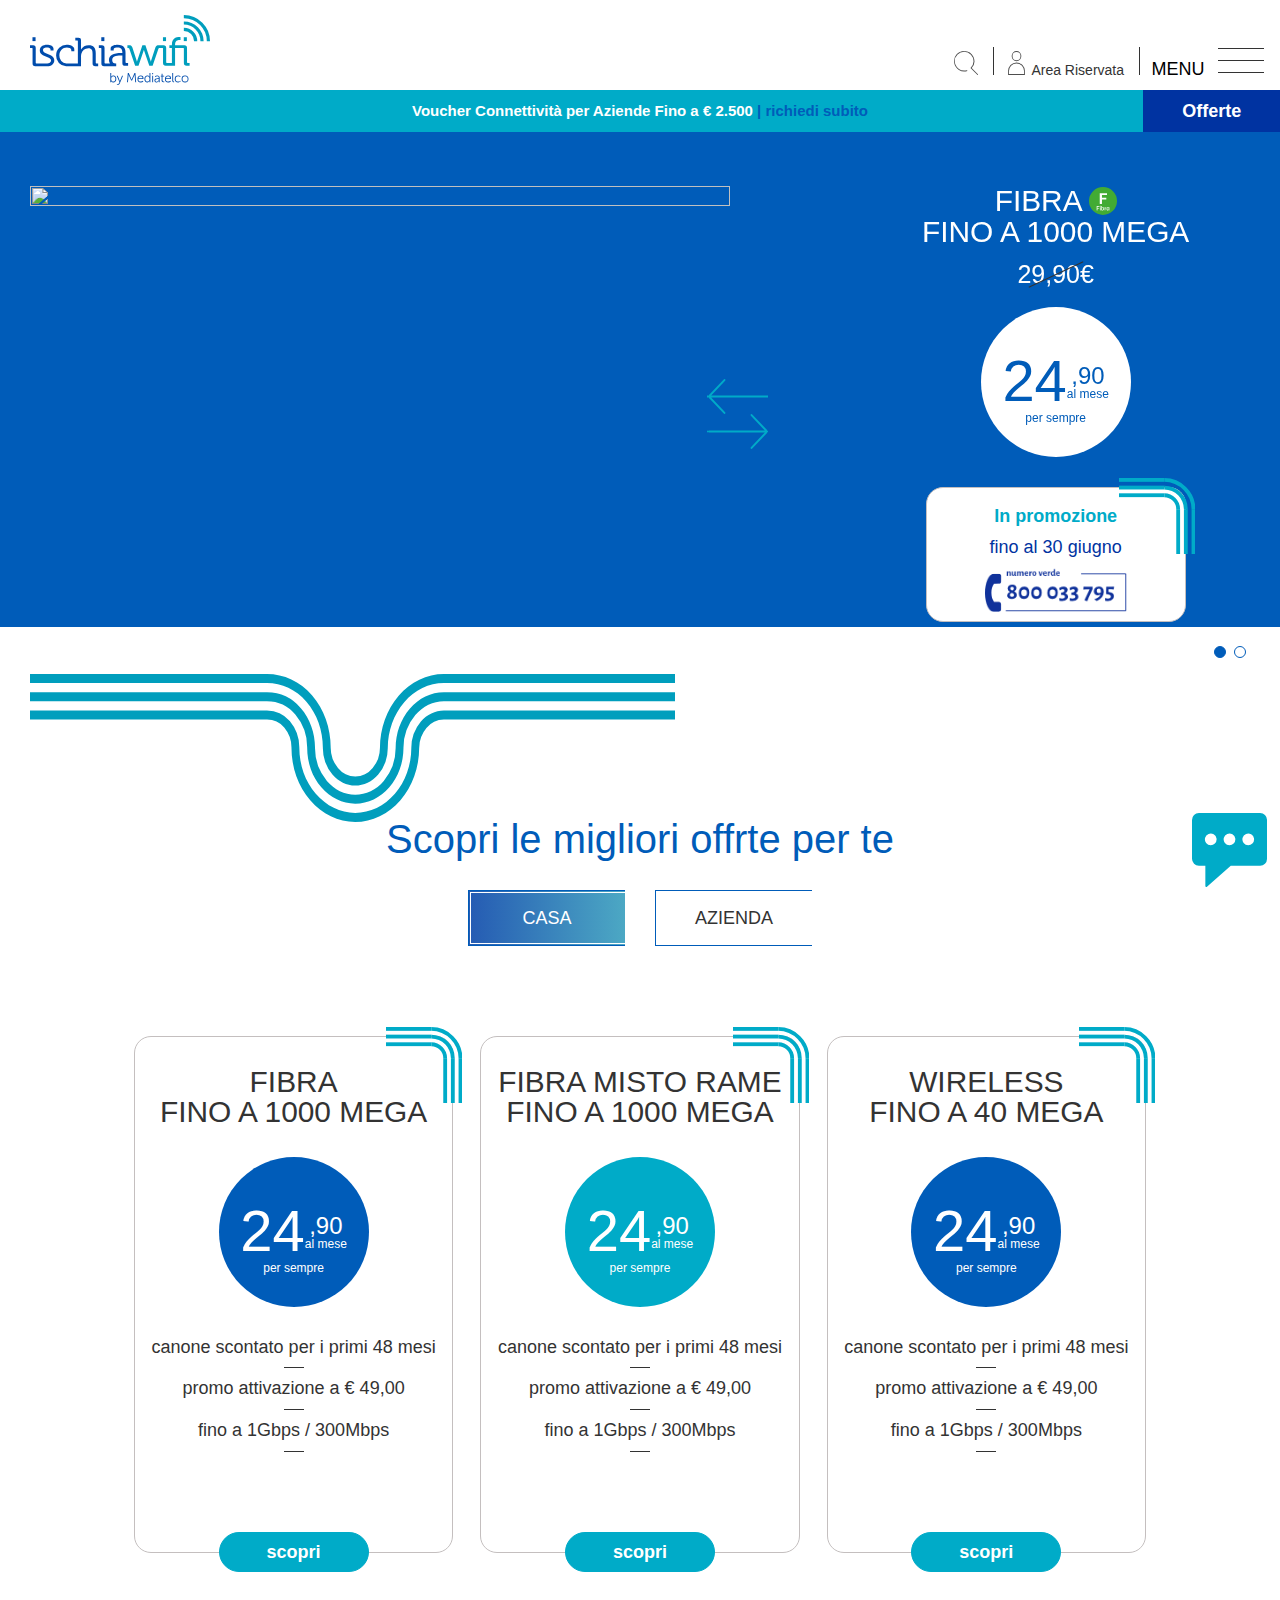
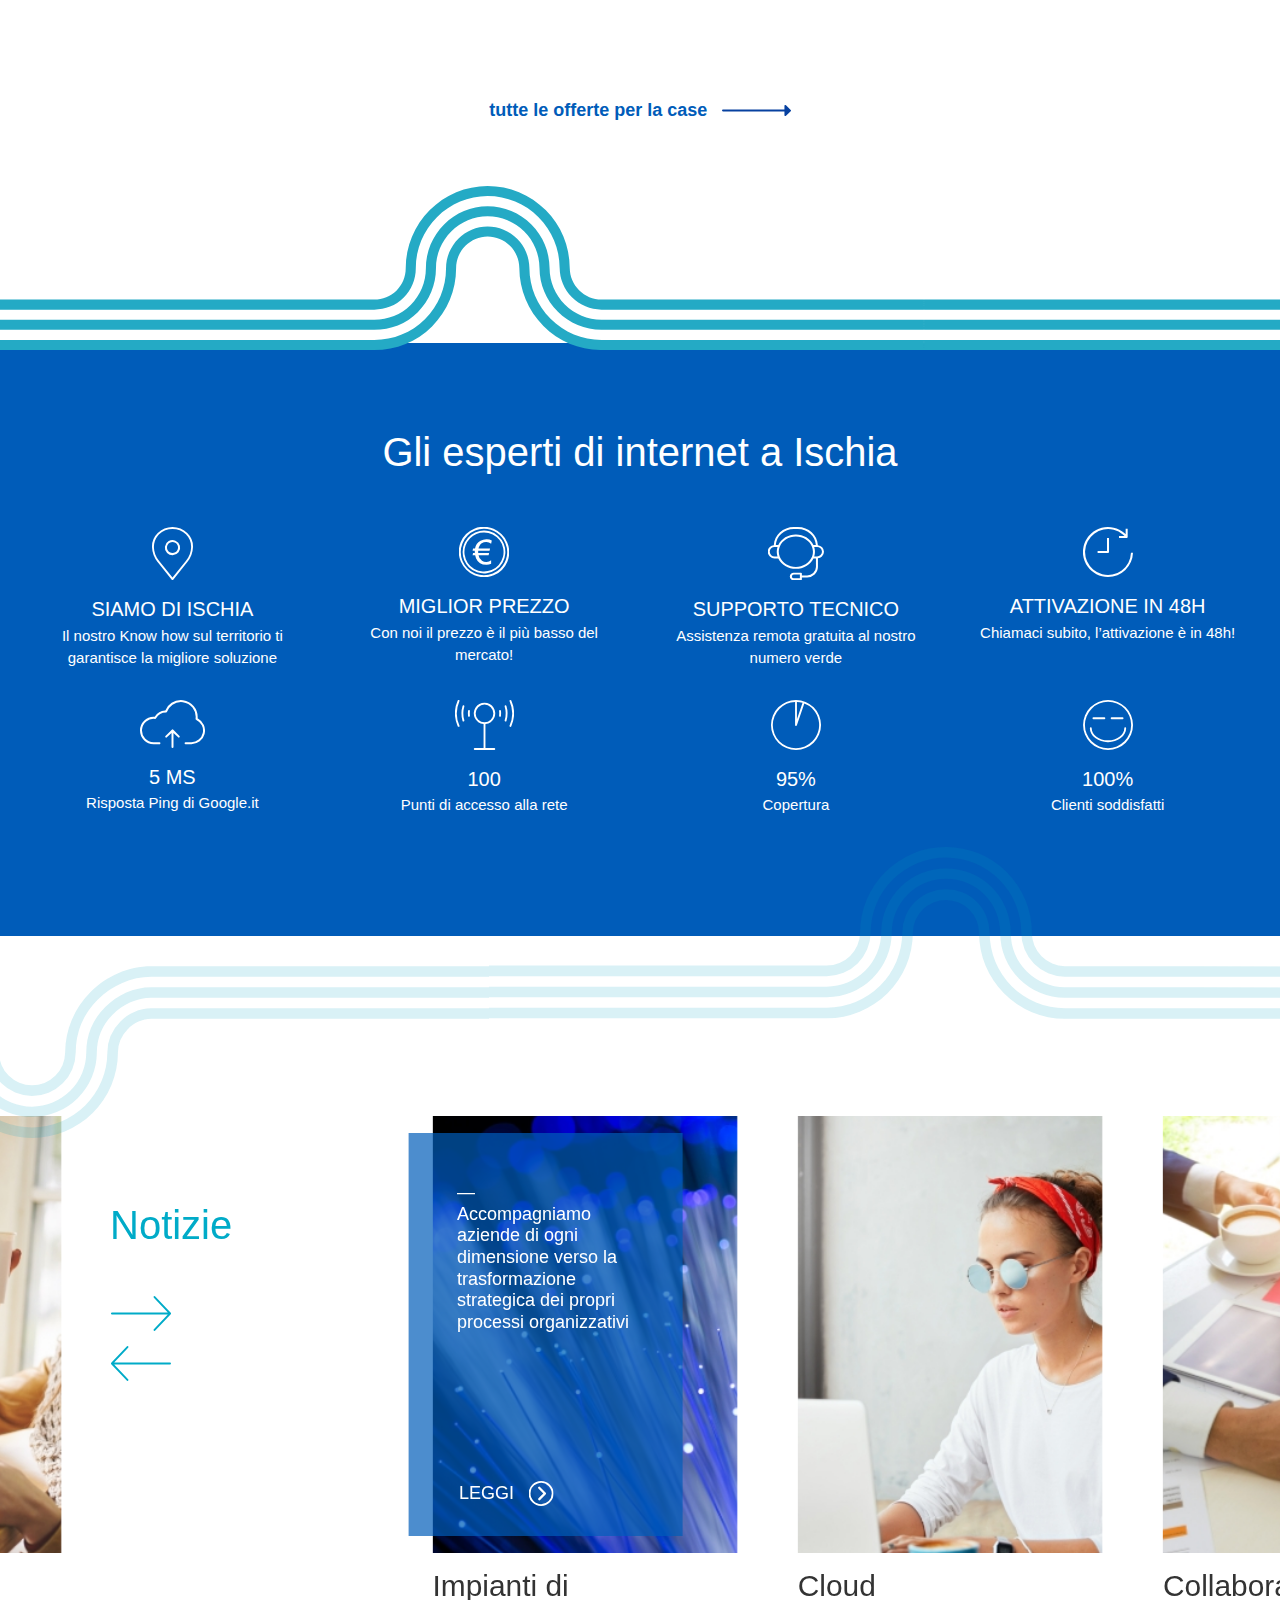
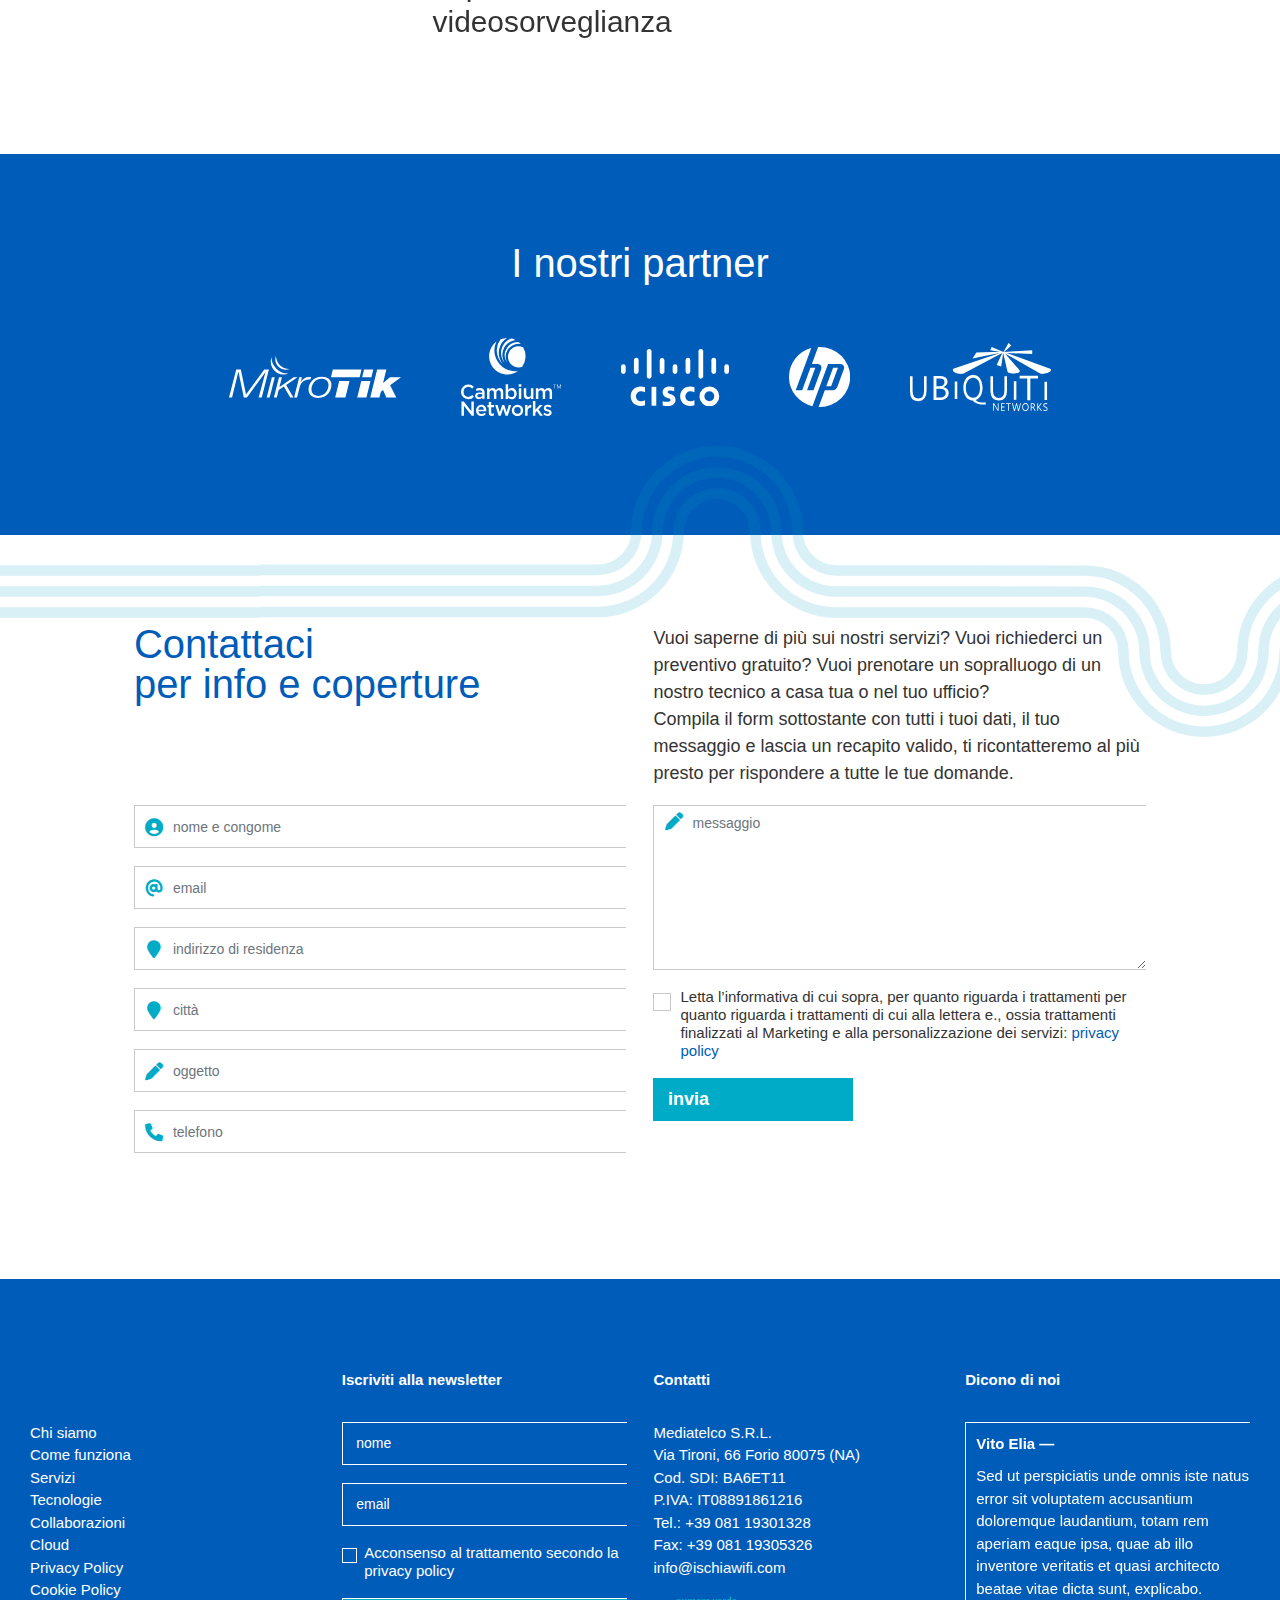
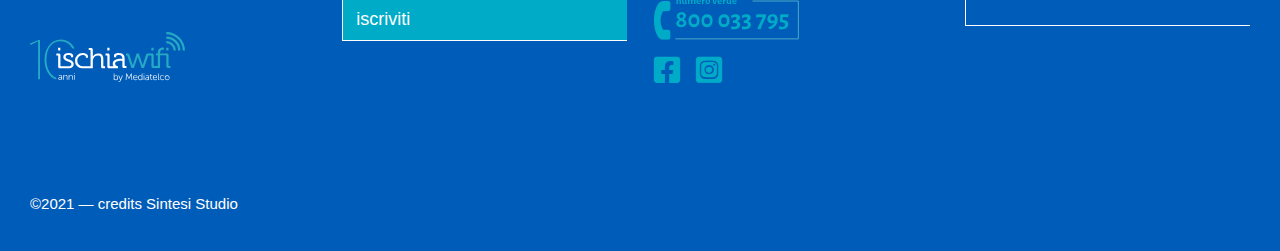
==== commit d02f1ee3: "update fontawesome" ====
--- a/index.html
+++ b/index.html
@@ -5,7 +5,7 @@
         <meta name="viewport" content="width=device-width, initial-scale=1" />
         <meta http-equiv="X-UA-Compatible" content="IE=edge" />
         <meta name="robots" content="noindex,nofollow" /> <!-- DA ELIMINARE IN LIVE -->
-        <link rel="stylesheet" href="assets/css/fontawesome6.min.css" />
+        <link rel="stylesheet" href="assets/fontawesome6/css/all.min.css" />
         <link rel="stylesheet" href="assets/css/bootstrap.min.css" />
         <link rel="stylesheet" href="assets/css/swiper-bundle.min.css" />
         <link rel="stylesheet" href="assets/css/frontend.min.css" />
--- a/assets/fontawesome6/css/all.min.css
+++ b/assets/fontawesome6/css/all.min.css
@@ -0,0 +1,6 @@
+/*!
+ * Font Awesome Free 6.1.1 by @fontawesome - https://fontawesome.com
+ * License - https://fontawesome.com/license/free (Icons: CC BY 4.0, Fonts: SIL OFL 1.1, Code: MIT License)
+ * Copyright 2022 Fonticons, Inc.
+ */
+.fa{font-family:var(--fa-style-family,"Font Awesome 6 Free");font-weight:var(--fa-style,900)}.fa,.fa-brands,.fa-duotone,.fa-light,.fa-regular,.fa-solid,.fa-thin,.fab,.fad,.fal,.far,.fas,.fat{-moz-osx-font-smoothing:grayscale;-webkit-font-smoothing:antialiased;display:var(--fa-display,inline-block);font-style:normal;font-variant:normal;line-height:1;text-rendering:auto}.fa-1x{font-size:1em}.fa-2x{font-size:2em}.fa-3x{font-size:3em}.fa-4x{font-size:4em}.fa-5x{font-size:5em}.fa-6x{font-size:6em}.fa-7x{font-size:7em}.fa-8x{font-size:8em}.fa-9x{font-size:9em}.fa-10x{font-size:10em}.fa-2xs{font-size:.625em;line-height:.1em;vertical-align:.225em}.fa-xs{font-size:.75em;line-height:.08333em;vertical-align:.125em}.fa-sm{font-size:.875em;line-height:.07143em;vertical-align:.05357em}.fa-lg{font-size:1.25em;line-height:.05em;vertical-align:-.075em}.fa-xl{font-size:1.5em;line-height:.04167em;vertical-align:-.125em}.fa-2xl{font-size:2em;line-height:.03125em;vertical-align:-.1875em}.fa-fw{text-align:center;width:1.25em}.fa-ul{list-style-type:none;margin-left:var(--fa-li-margin,2.5em);padding-left:0}.fa-ul>li{position:relative}.fa-li{left:calc(var(--fa-li-width, 2em)*-1);position:absolute;text-align:center;width:var(--fa-li-width,2em);line-height:inherit}.fa-border{border-radius:var(--fa-border-radius,.1em);border:var(--fa-border-width,.08em) var(--fa-border-style,solid) var(--fa-border-color,#eee);padding:var(--fa-border-padding,.2em .25em .15em)}.fa-pull-left{float:left;margin-right:var(--fa-pull-margin,.3em)}.fa-pull-right{float:right;margin-left:var(--fa-pull-margin,.3em)}.fa-beat{-webkit-animation-name:fa-beat;animation-name:fa-beat;-webkit-animation-delay:var(--fa-animation-delay,0);animation-delay:var(--fa-animation-delay,0);-webkit-animation-direction:var(--fa-animation-direction,normal);animation-direction:var(--fa-animation-direction,normal);-webkit-animation-duration:var(--fa-animation-duration,1s);animation-duration:var(--fa-animation-duration,1s);-webkit-animation-iteration-count:var(--fa-animation-iteration-count,infinite);animation-iteration-count:var(--fa-animation-iteration-count,infinite);-webkit-animation-timing-function:var(--fa-animation-timing,ease-in-out);animation-timing-function:var(--fa-animation-timing,ease-in-out)}.fa-bounce{-webkit-animation-name:fa-bounce;animation-name:fa-bounce;-webkit-animation-delay:var(--fa-animation-delay,0);animation-delay:var(--fa-animation-delay,0);-webkit-animation-direction:var(--fa-animation-direction,normal);animation-direction:var(--fa-animation-direction,normal);-webkit-animation-duration:var(--fa-animation-duration,1s);animation-duration:var(--fa-animation-duration,1s);-webkit-animation-iteration-count:var(--fa-animation-iteration-count,infinite);animation-iteration-count:var(--fa-animation-iteration-count,infinite);-webkit-animation-timing-function:var(--fa-animation-timing,cubic-bezier(.28,.84,.42,1));animation-timing-function:var(--fa-animation-timing,cubic-bezier(.28,.84,.42,1))}.fa-fade{-webkit-animation-name:fa-fade;animation-name:fa-fade;-webkit-animation-iteration-count:var(--fa-animation-iteration-count,infinite);animation-iteration-count:var(--fa-animation-iteration-count,infinite);-webkit-animation-timing-function:var(--fa-animation-timing,cubic-bezier(.4,0,.6,1));animation-timing-function:var(--fa-animation-timing,cubic-bezier(.4,0,.6,1))}.fa-beat-fade,.fa-fade{-webkit-animation-delay:var(--fa-animation-delay,0);animation-delay:var(--fa-animation-delay,0);-webkit-animation-direction:var(--fa-animation-direction,normal);animation-direction:var(--fa-animation-direction,normal);-webkit-animation-duration:var(--fa-animation-duration,1s);animation-duration:var(--fa-animation-duration,1s)}.fa-beat-fade{-webkit-animation-name:fa-beat-fade;animation-name:fa-beat-fade;-webkit-animation-iteration-count:var(--fa-animation-iteration-count,infinite);animation-iteration-count:var(--fa-animation-iteration-count,infinite);-webkit-animation-timing-function:var(--fa-animation-timing,cubic-bezier(.4,0,.6,1));animation-timing-function:var(--fa-animation-timing,cubic-bezier(.4,0,.6,1))}.fa-flip{-webkit-animation-name:fa-flip;animation-name:fa-flip;-webkit-animation-delay:var(--fa-animation-delay,0);animation-delay:var(--fa-animation-delay,0);-webkit-animation-direction:var(--fa-animation-direction,normal);animation-direction:var(--fa-animation-direction,normal);-webkit-animation-duration:var(--fa-animation-duration,1s);animation-duration:var(--fa-animation-duration,1s);-webkit-animation-iteration-count:var(--fa-animation-iteration-count,infinite);animation-iteration-count:var(--fa-animation-iteration-count,infinite);-webkit-animation-timing-function:var(--fa-animation-timing,ease-in-out);animation-timing-function:var(--fa-animation-timing,ease-in-out)}.fa-shake{-webkit-animation-name:fa-shake;animation-name:fa-shake;-webkit-animation-duration:var(--fa-animation-duration,1s);animation-duration:var(--fa-animation-duration,1s);-webkit-animation-iteration-count:var(--fa-animation-iteration-count,infinite);animation-iteration-count:var(--fa-animation-iteration-count,infinite);-webkit-animation-timing-function:var(--fa-animation-timing,linear);animation-timing-function:var(--fa-animation-timing,linear)}.fa-shake,.fa-spin{-webkit-animation-delay:var(--fa-animation-delay,0);animation-delay:var(--fa-animation-delay,0);-webkit-animation-direction:var(--fa-animation-direction,normal);animation-direction:var(--fa-animation-direction,normal)}.fa-spin{-webkit-animation-name:fa-spin;animation-name:fa-spin;-webkit-animation-duration:var(--fa-animation-duration,2s);animation-duration:var(--fa-animation-duration,2s);-webkit-animation-iteration-count:var(--fa-animation-iteration-count,infinite);animation-iteration-count:var(--fa-animation-iteration-count,infinite);-webkit-animation-timing-function:var(--fa-animation-timing,linear);animation-timing-function:var(--fa-animation-timing,linear)}.fa-spin-reverse{--fa-animation-direction:reverse}.fa-pulse,.fa-spin-pulse{-webkit-animation-name:fa-spin;animation-name:fa-spin;-webkit-animation-direction:var(--fa-animation-direction,normal);animation-direction:var(--fa-animation-direction,normal);-webkit-animation-duration:var(--fa-animation-duration,1s);animation-duration:var(--fa-animation-duration,1s);-webkit-animation-iteration-count:var(--fa-animation-iteration-count,infinite);animation-iteration-count:var(--fa-animation-iteration-count,infinite);-webkit-animation-timing-function:var(--fa-animation-timing,steps(8));animation-timing-function:var(--fa-animation-timing,steps(8))}@media (prefers-reduced-motion:reduce){.fa-beat,.fa-beat-fade,.fa-bounce,.fa-fade,.fa-flip,.fa-pulse,.fa-shake,.fa-spin,.fa-spin-pulse{-webkit-animation-delay:-1ms;animation-delay:-1ms;-webkit-animation-duration:1ms;animation-duration:1ms;-webkit-animation-iteration-count:1;animation-iteration-count:1;transition-delay:0s;transition-duration:0s}}@-webkit-keyframes fa-beat{0%,90%{-webkit-transform:scale(1);transform:scale(1)}45%{-webkit-transform:scale(var(--fa-beat-scale,1.25));transform:scale(var(--fa-beat-scale,1.25))}}@keyframes fa-beat{0%,90%{-webkit-transform:scale(1);transform:scale(1)}45%{-webkit-transform:scale(var(--fa-beat-scale,1.25));transform:scale(var(--fa-beat-scale,1.25))}}@-webkit-keyframes fa-bounce{0%{-webkit-transform:scale(1) translateY(0);transform:scale(1) translateY(0)}10%{-webkit-transform:scale(var(--fa-bounce-start-scale-x,1.1),var(--fa-bounce-start-scale-y,.9)) translateY(0);transform:scale(var(--fa-bounce-start-scale-x,1.1),var(--fa-bounce-start-scale-y,.9)) translateY(0)}30%{-webkit-transform:scale(var(--fa-bounce-jump-scale-x,.9),var(--fa-bounce-jump-scale-y,1.1)) translateY(var(--fa-bounce-height,-.5em));transform:scale(var(--fa-bounce-jump-scale-x,.9),var(--fa-bounce-jump-scale-y,1.1)) translateY(var(--fa-bounce-height,-.5em))}50%{-webkit-transform:scale(var(--fa-bounce-land-scale-x,1.05),var(--fa-bounce-land-scale-y,.95)) translateY(0);transform:scale(var(--fa-bounce-land-scale-x,1.05),var(--fa-bounce-land-scale-y,.95)) translateY(0)}57%{-webkit-transform:scale(1) translateY(var(--fa-bounce-rebound,-.125em));transform:scale(1) translateY(var(--fa-bounce-rebound,-.125em))}64%{-webkit-transform:scale(1) translateY(0);transform:scale(1) translateY(0)}to{-webkit-transform:scale(1) translateY(0);transform:scale(1) translateY(0)}}@keyframes fa-bounce{0%{-webkit-transform:scale(1) translateY(0);transform:scale(1) translateY(0)}10%{-webkit-transform:scale(var(--fa-bounce-start-scale-x,1.1),var(--fa-bounce-start-scale-y,.9)) translateY(0);transform:scale(var(--fa-bounce-start-scale-x,1.1),var(--fa-bounce-start-scale-y,.9)) translateY(0)}30%{-webkit-transform:scale(var(--fa-bounce-jump-scale-x,.9),var(--fa-bounce-jump-scale-y,1.1)) translateY(var(--fa-bounce-height,-.5em));transform:scale(var(--fa-bounce-jump-scale-x,.9),var(--fa-bounce-jump-scale-y,1.1)) translateY(var(--fa-bounce-height,-.5em))}50%{-webkit-transform:scale(var(--fa-bounce-land-scale-x,1.05),var(--fa-bounce-land-scale-y,.95)) translateY(0);transform:scale(var(--fa-bounce-land-scale-x,1.05),var(--fa-bounce-land-scale-y,.95)) translateY(0)}57%{-webkit-transform:scale(1) translateY(var(--fa-bounce-rebound,-.125em));transform:scale(1) translateY(var(--fa-bounce-rebound,-.125em))}64%{-webkit-transform:scale(1) translateY(0);transform:scale(1) translateY(0)}to{-webkit-transform:scale(1) translateY(0);transform:scale(1) translateY(0)}}@-webkit-keyframes fa-fade{50%{opacity:var(--fa-fade-opacity,.4)}}@keyframes fa-fade{50%{opacity:var(--fa-fade-opacity,.4)}}@-webkit-keyframes fa-beat-fade{0%,to{opacity:var(--fa-beat-fade-opacity,.4);-webkit-transform:scale(1);transform:scale(1)}50%{opacity:1;-webkit-transform:scale(var(--fa-beat-fade-scale,1.125));transform:scale(var(--fa-beat-fade-scale,1.125))}}@keyframes fa-beat-fade{0%,to{opacity:var(--fa-beat-fade-opacity,.4);-webkit-transform:scale(1);transform:scale(1)}50%{opacity:1;-webkit-transform:scale(var(--fa-beat-fade-scale,1.125));transform:scale(var(--fa-beat-fade-scale,1.125))}}@-webkit-keyframes fa-flip{50%{-webkit-transform:rotate3d(var(--fa-flip-x,0),var(--fa-flip-y,1),var(--fa-flip-z,0),var(--fa-flip-angle,-180deg));transform:rotate3d(var(--fa-flip-x,0),var(--fa-flip-y,1),var(--fa-flip-z,0),var(--fa-flip-angle,-180deg))}}@keyframes fa-flip{50%{-webkit-transform:rotate3d(var(--fa-flip-x,0),var(--fa-flip-y,1),var(--fa-flip-z,0),var(--fa-flip-angle,-180deg));transform:rotate3d(var(--fa-flip-x,0),var(--fa-flip-y,1),var(--fa-flip-z,0),var(--fa-flip-angle,-180deg))}}@-webkit-keyframes fa-shake{0%{-webkit-transform:rotate(-15deg);transform:rotate(-15deg)}4%{-webkit-transform:rotate(15deg);transform:rotate(15deg)}8%,24%{-webkit-transform:rotate(-18deg);transform:rotate(-18deg)}12%,28%{-webkit-transform:rotate(18deg);transform:rotate(18deg)}16%{-webkit-transform:rotate(-22deg);transform:rotate(-22deg)}20%{-webkit-transform:rotate(22deg);transform:rotate(22deg)}32%{-webkit-transform:rotate(-12deg);transform:rotate(-12deg)}36%{-webkit-transform:rotate(12deg);transform:rotate(12deg)}40%,to{-webkit-transform:rotate(0deg);transform:rotate(0deg)}}@keyframes fa-shake{0%{-webkit-transform:rotate(-15deg);transform:rotate(-15deg)}4%{-webkit-transform:rotate(15deg);transform:rotate(15deg)}8%,24%{-webkit-transform:rotate(-18deg);transform:rotate(-18deg)}12%,28%{-webkit-transform:rotate(18deg);transform:rotate(18deg)}16%{-webkit-transform:rotate(-22deg);transform:rotate(-22deg)}20%{-webkit-transform:rotate(22deg);transform:rotate(22deg)}32%{-webkit-transform:rotate(-12deg);transform:rotate(-12deg)}36%{-webkit-transform:rotate(12deg);transform:rotate(12deg)}40%,to{-webkit-transform:rotate(0deg);transform:rotate(0deg)}}@-webkit-keyframes fa-spin{0%{-webkit-transform:rotate(0deg);transform:rotate(0deg)}to{-webkit-transform:rotate(1turn);transform:rotate(1turn)}}@keyframes fa-spin{0%{-webkit-transform:rotate(0deg);transform:rotate(0deg)}to{-webkit-transform:rotate(1turn);transform:rotate(1turn)}}.fa-rotate-90{-webkit-transform:rotate(90deg);transform:rotate(90deg)}.fa-rotate-180{-webkit-transform:rotate(180deg);transform:rotate(180deg)}.fa-rotate-270{-webkit-transform:rotate(270deg);transform:rotate(270deg)}.fa-flip-horizontal{-webkit-transform:scaleX(-1);transform:scaleX(-1)}.fa-flip-vertical{-webkit-transform:scaleY(-1);transform:scaleY(-1)}.fa-flip-both,.fa-flip-horizontal.fa-flip-vertical{-webkit-transform:scale(-1);transform:scale(-1)}.fa-rotate-by{-webkit-transform:rotate(var(--fa-rotate-angle,none));transform:rotate(var(--fa-rotate-angle,none))}.fa-stack{display:inline-block;height:2em;line-height:2em;position:relative;vertical-align:middle;width:2.5em}.fa-stack-1x,.fa-stack-2x{left:0;position:absolute;text-align:center;width:100%;z-index:var(--fa-stack-z-index,auto)}.fa-stack-1x{line-height:inherit}.fa-stack-2x{font-size:2em}.fa-inverse{color:var(--fa-inverse,#fff)}.fa-0:before{content:"\30"}.fa-1:before{content:"\31"}.fa-2:before{content:"\32"}.fa-3:before{content:"\33"}.fa-4:before{content:"\34"}.fa-5:before{content:"\35"}.fa-6:before{content:"\36"}.fa-7:before{content:"\37"}.fa-8:before{content:"\38"}.fa-9:before{content:"\39"}.fa-a:before{content:"\41"}.fa-address-book:before,.fa-contact-book:before{content:"\f2b9"}.fa-address-card:before,.fa-contact-card:before,.fa-vcard:before{content:"\f2bb"}.fa-align-center:before{content:"\f037"}.fa-align-justify:before{content:"\f039"}.fa-align-left:before{content:"\f036"}.fa-align-right:before{content:"\f038"}.fa-anchor:before{content:"\f13d"}.fa-anchor-circle-check:before{content:"\e4aa"}.fa-anchor-circle-exclamation:before{content:"\e4ab"}.fa-anchor-circle-xmark:before{content:"\e4ac"}.fa-anchor-lock:before{content:"\e4ad"}.fa-angle-down:before{content:"\f107"}.fa-angle-left:before{content:"\f104"}.fa-angle-right:before{content:"\f105"}.fa-angle-up:before{content:"\f106"}.fa-angle-double-down:before,.fa-angles-down:before{content:"\f103"}.fa-angle-double-left:before,.fa-angles-left:before{content:"\f100"}.fa-angle-double-right:before,.fa-angles-right:before{content:"\f101"}.fa-angle-double-up:before,.fa-angles-up:before{content:"\f102"}.fa-ankh:before{content:"\f644"}.fa-apple-alt:before,.fa-apple-whole:before{content:"\f5d1"}.fa-archway:before{content:"\f557"}.fa-arrow-down:before{content:"\f063"}.fa-arrow-down-1-9:before,.fa-sort-numeric-asc:before,.fa-sort-numeric-down:before{content:"\f162"}.fa-arrow-down-9-1:before,.fa-sort-numeric-desc:before,.fa-sort-numeric-down-alt:before{content:"\f886"}.fa-arrow-down-a-z:before,.fa-sort-alpha-asc:before,.fa-sort-alpha-down:before{content:"\f15d"}.fa-arrow-down-long:before,.fa-long-arrow-down:before{content:"\f175"}.fa-arrow-down-short-wide:before,.fa-sort-amount-desc:before,.fa-sort-amount-down-alt:before{content:"\f884"}.fa-arrow-down-up-across-line:before{content:"\e4af"}.fa-arrow-down-up-lock:before{content:"\e4b0"}.fa-arrow-down-wide-short:before,.fa-sort-amount-asc:before,.fa-sort-amount-down:before{content:"\f160"}.fa-arrow-down-z-a:before,.fa-sort-alpha-desc:before,.fa-sort-alpha-down-alt:before{content:"\f881"}.fa-arrow-left:before{content:"\f060"}.fa-arrow-left-long:before,.fa-long-arrow-left:before{content:"\f177"}.fa-arrow-pointer:before,.fa-mouse-pointer:before{content:"\f245"}.fa-arrow-right:before{content:"\f061"}.fa-arrow-right-arrow-left:before,.fa-exchange:before{content:"\f0ec"}.fa-arrow-right-from-bracket:before,.fa-sign-out:before{content:"\f08b"}.fa-arrow-right-long:before,.fa-long-arrow-right:before{content:"\f178"}.fa-arrow-right-to-bracket:before,.fa-sign-in:before{content:"\f090"}.fa-arrow-right-to-city:before{content:"\e4b3"}.fa-arrow-left-rotate:before,.fa-arrow-rotate-back:before,.fa-arrow-rotate-backward:before,.fa-arrow-rotate-left:before,.fa-undo:before{content:"\f0e2"}.fa-arrow-right-rotate:before,.fa-arrow-rotate-forward:before,.fa-arrow-rotate-right:before,.fa-redo:before{content:"\f01e"}.fa-arrow-trend-down:before{content:"\e097"}.fa-arrow-trend-up:before{content:"\e098"}.fa-arrow-turn-down:before,.fa-level-down:before{content:"\f149"}.fa-arrow-turn-up:before,.fa-level-up:before{content:"\f148"}.fa-arrow-up:before{content:"\f062"}.fa-arrow-up-1-9:before,.fa-sort-numeric-up:before{content:"\f163"}.fa-arrow-up-9-1:before,.fa-sort-numeric-up-alt:before{content:"\f887"}.fa-arrow-up-a-z:before,.fa-sort-alpha-up:before{content:"\f15e"}.fa-arrow-up-from-bracket:before{content:"\e09a"}.fa-arrow-up-from-ground-water:before{content:"\e4b5"}.fa-arrow-up-from-water-pump:before{content:"\e4b6"}.fa-arrow-up-long:before,.fa-long-arrow-up:before{content:"\f176"}.fa-arrow-up-right-dots:before{content:"\e4b7"}.fa-arrow-up-right-from-square:before,.fa-external-link:before{content:"\f08e"}.fa-arrow-up-short-wide:before,.fa-sort-amount-up-alt:before{content:"\f885"}.fa-arrow-up-wide-short:before,.fa-sort-amount-up:before{content:"\f161"}.fa-arrow-up-z-a:before,.fa-sort-alpha-up-alt:before{content:"\f882"}.fa-arrows-down-to-line:before{content:"\e4b8"}.fa-arrows-down-to-people:before{content:"\e4b9"}.fa-arrows-h:before,.fa-arrows-left-right:before{content:"\f07e"}.fa-arrows-left-right-to-line:before{content:"\e4ba"}.fa-arrows-rotate:before,.fa-refresh:before,.fa-sync:before{content:"\f021"}.fa-arrows-spin:before{content:"\e4bb"}.fa-arrows-split-up-and-left:before{content:"\e4bc"}.fa-arrows-to-circle:before{content:"\e4bd"}.fa-arrows-to-dot:before{content:"\e4be"}.fa-arrows-to-eye:before{content:"\e4bf"}.fa-arrows-turn-right:before{content:"\e4c0"}.fa-arrows-turn-to-dots:before{content:"\e4c1"}.fa-arrows-up-down:before,.fa-arrows-v:before{content:"\f07d"}.fa-arrows-up-down-left-right:before,.fa-arrows:before{content:"\f047"}.fa-arrows-up-to-line:before{content:"\e4c2"}.fa-asterisk:before{content:"\2a"}.fa-at:before{content:"\40"}.fa-atom:before{content:"\f5d2"}.fa-audio-description:before{content:"\f29e"}.fa-austral-sign:before{content:"\e0a9"}.fa-award:before{content:"\f559"}.fa-b:before{content:"\42"}.fa-baby:before{content:"\f77c"}.fa-baby-carriage:before,.fa-carriage-baby:before{content:"\f77d"}.fa-backward:before{content:"\f04a"}.fa-backward-fast:before,.fa-fast-backward:before{content:"\f049"}.fa-backward-step:before,.fa-step-backward:before{content:"\f048"}.fa-bacon:before{content:"\f7e5"}.fa-bacteria:before{content:"\e059"}.fa-bacterium:before{content:"\e05a"}.fa-bag-shopping:before,.fa-shopping-bag:before{content:"\f290"}.fa-bahai:before{content:"\f666"}.fa-baht-sign:before{content:"\e0ac"}.fa-ban:before,.fa-cancel:before{content:"\f05e"}.fa-ban-smoking:before,.fa-smoking-ban:before{content:"\f54d"}.fa-band-aid:before,.fa-bandage:before{content:"\f462"}.fa-barcode:before{content:"\f02a"}.fa-bars:before,.fa-navicon:before{content:"\f0c9"}.fa-bars-progress:before,.fa-tasks-alt:before{content:"\f828"}.fa-bars-staggered:before,.fa-reorder:before,.fa-stream:before{content:"\f550"}.fa-baseball-ball:before,.fa-baseball:before{content:"\f433"}.fa-baseball-bat-ball:before{content:"\f432"}.fa-basket-shopping:before,.fa-shopping-basket:before{content:"\f291"}.fa-basketball-ball:before,.fa-basketball:before{content:"\f434"}.fa-bath:before,.fa-bathtub:before{content:"\f2cd"}.fa-battery-0:before,.fa-battery-empty:before{content:"\f244"}.fa-battery-5:before,.fa-battery-full:before,.fa-battery:before{content:"\f240"}.fa-battery-3:before,.fa-battery-half:before{content:"\f242"}.fa-battery-2:before,.fa-battery-quarter:before{content:"\f243"}.fa-battery-4:before,.fa-battery-three-quarters:before{content:"\f241"}.fa-bed:before{content:"\f236"}.fa-bed-pulse:before,.fa-procedures:before{content:"\f487"}.fa-beer-mug-empty:before,.fa-beer:before{content:"\f0fc"}.fa-bell:before{content:"\f0f3"}.fa-bell-concierge:before,.fa-concierge-bell:before{content:"\f562"}.fa-bell-slash:before{content:"\f1f6"}.fa-bezier-curve:before{content:"\f55b"}.fa-bicycle:before{content:"\f206"}.fa-binoculars:before{content:"\f1e5"}.fa-biohazard:before{content:"\f780"}.fa-bitcoin-sign:before{content:"\e0b4"}.fa-blender:before{content:"\f517"}.fa-blender-phone:before{content:"\f6b6"}.fa-blog:before{content:"\f781"}.fa-bold:before{content:"\f032"}.fa-bolt:before,.fa-zap:before{content:"\f0e7"}.fa-bolt-lightning:before{content:"\e0b7"}.fa-bomb:before{content:"\f1e2"}.fa-bone:before{content:"\f5d7"}.fa-bong:before{content:"\f55c"}.fa-book:before{content:"\f02d"}.fa-atlas:before,.fa-book-atlas:before{content:"\f558"}.fa-bible:before,.fa-book-bible:before{content:"\f647"}.fa-book-bookmark:before{content:"\e0bb"}.fa-book-journal-whills:before,.fa-journal-whills:before{content:"\f66a"}.fa-book-medical:before{content:"\f7e6"}.fa-book-open:before{content:"\f518"}.fa-book-open-reader:before,.fa-book-reader:before{content:"\f5da"}.fa-book-quran:before,.fa-quran:before{content:"\f687"}.fa-book-dead:before,.fa-book-skull:before{content:"\f6b7"}.fa-bookmark:before{content:"\f02e"}.fa-border-all:before{content:"\f84c"}.fa-border-none:before{content:"\f850"}.fa-border-style:before,.fa-border-top-left:before{content:"\f853"}.fa-bore-hole:before{content:"\e4c3"}.fa-bottle-droplet:before{content:"\e4c4"}.fa-bottle-water:before{content:"\e4c5"}.fa-bowl-food:before{content:"\e4c6"}.fa-bowl-rice:before{content:"\e2eb"}.fa-bowling-ball:before{content:"\f436"}.fa-box:before{content:"\f466"}.fa-archive:before,.fa-box-archive:before{content:"\f187"}.fa-box-open:before{content:"\f49e"}.fa-box-tissue:before{content:"\e05b"}.fa-boxes-packing:before{content:"\e4c7"}.fa-boxes-alt:before,.fa-boxes-stacked:before,.fa-boxes:before{content:"\f468"}.fa-braille:before{content:"\f2a1"}.fa-brain:before{content:"\f5dc"}.fa-brazilian-real-sign:before{content:"\e46c"}.fa-bread-slice:before{content:"\f7ec"}.fa-bridge:before{content:"\e4c8"}.fa-bridge-circle-check:before{content:"\e4c9"}.fa-bridge-circle-exclamation:before{content:"\e4ca"}.fa-bridge-circle-xmark:before{content:"\e4cb"}.fa-bridge-lock:before{content:"\e4cc"}.fa-bridge-water:before{content:"\e4ce"}.fa-briefcase:before{content:"\f0b1"}.fa-briefcase-medical:before{content:"\f469"}.fa-broom:before{content:"\f51a"}.fa-broom-ball:before,.fa-quidditch-broom-ball:before,.fa-quidditch:before{content:"\f458"}.fa-brush:before{content:"\f55d"}.fa-bucket:before{content:"\e4cf"}.fa-bug:before{content:"\f188"}.fa-bug-slash:before{content:"\e490"}.fa-bugs:before{content:"\e4d0"}.fa-building:before{content:"\f1ad"}.fa-building-circle-arrow-right:before{content:"\e4d1"}.fa-building-circle-check:before{content:"\e4d2"}.fa-building-circle-exclamation:before{content:"\e4d3"}.fa-building-circle-xmark:before{content:"\e4d4"}.fa-bank:before,.fa-building-columns:before,.fa-institution:before,.fa-museum:before,.fa-university:before{content:"\f19c"}.fa-building-flag:before{content:"\e4d5"}.fa-building-lock:before{content:"\e4d6"}.fa-building-ngo:before{content:"\e4d7"}.fa-building-shield:before{content:"\e4d8"}.fa-building-un:before{content:"\e4d9"}.fa-building-user:before{content:"\e4da"}.fa-building-wheat:before{content:"\e4db"}.fa-bullhorn:before{content:"\f0a1"}.fa-bullseye:before{content:"\f140"}.fa-burger:before,.fa-hamburger:before{content:"\f805"}.fa-burst:before{content:"\e4dc"}.fa-bus:before{content:"\f207"}.fa-bus-alt:before,.fa-bus-simple:before{content:"\f55e"}.fa-briefcase-clock:before,.fa-business-time:before{content:"\f64a"}.fa-c:before{content:"\43"}.fa-birthday-cake:before,.fa-cake-candles:before,.fa-cake:before{content:"\f1fd"}.fa-calculator:before{content:"\f1ec"}.fa-calendar:before{content:"\f133"}.fa-calendar-check:before{content:"\f274"}.fa-calendar-day:before{content:"\f783"}.fa-calendar-alt:before,.fa-calendar-days:before{content:"\f073"}.fa-calendar-minus:before{content:"\f272"}.fa-calendar-plus:before{content:"\f271"}.fa-calendar-week:before{content:"\f784"}.fa-calendar-times:before,.fa-calendar-xmark:before{content:"\f273"}.fa-camera-alt:before,.fa-camera:before{content:"\f030"}.fa-camera-retro:before{content:"\f083"}.fa-camera-rotate:before{content:"\e0d8"}.fa-campground:before{content:"\f6bb"}.fa-candy-cane:before{content:"\f786"}.fa-cannabis:before{content:"\f55f"}.fa-capsules:before{content:"\f46b"}.fa-automobile:before,.fa-car:before{content:"\f1b9"}.fa-battery-car:before,.fa-car-battery:before{content:"\f5df"}.fa-car-burst:before,.fa-car-crash:before{content:"\f5e1"}.fa-car-on:before{content:"\e4dd"}.fa-car-alt:before,.fa-car-rear:before{content:"\f5de"}.fa-car-side:before{content:"\f5e4"}.fa-car-tunnel:before{content:"\e4de"}.fa-caravan:before{content:"\f8ff"}.fa-caret-down:before{content:"\f0d7"}.fa-caret-left:before{content:"\f0d9"}.fa-caret-right:before{content:"\f0da"}.fa-caret-up:before{content:"\f0d8"}.fa-carrot:before{content:"\f787"}.fa-cart-arrow-down:before{content:"\f218"}.fa-cart-flatbed:before,.fa-dolly-flatbed:before{content:"\f474"}.fa-cart-flatbed-suitcase:before,.fa-luggage-cart:before{content:"\f59d"}.fa-cart-plus:before{content:"\f217"}.fa-cart-shopping:before,.fa-shopping-cart:before{content:"\f07a"}.fa-cash-register:before{content:"\f788"}.fa-cat:before{content:"\f6be"}.fa-cedi-sign:before{content:"\e0df"}.fa-cent-sign:before{content:"\e3f5"}.fa-certificate:before{content:"\f0a3"}.fa-chair:before{content:"\f6c0"}.fa-blackboard:before,.fa-chalkboard:before{content:"\f51b"}.fa-chalkboard-teacher:before,.fa-chalkboard-user:before{content:"\f51c"}.fa-champagne-glasses:before,.fa-glass-cheers:before{content:"\f79f"}.fa-charging-station:before{content:"\f5e7"}.fa-area-chart:before,.fa-chart-area:before{content:"\f1fe"}.fa-bar-chart:before,.fa-chart-bar:before{content:"\f080"}.fa-chart-column:before{content:"\e0e3"}.fa-chart-gantt:before{content:"\e0e4"}.fa-chart-line:before,.fa-line-chart:before{content:"\f201"}.fa-chart-pie:before,.fa-pie-chart:before{content:"\f200"}.fa-chart-simple:before{content:"\e473"}.fa-check:before{content:"\f00c"}.fa-check-double:before{content:"\f560"}.fa-check-to-slot:before,.fa-vote-yea:before{content:"\f772"}.fa-cheese:before{content:"\f7ef"}.fa-chess:before{content:"\f439"}.fa-chess-bishop:before{content:"\f43a"}.fa-chess-board:before{content:"\f43c"}.fa-chess-king:before{content:"\f43f"}.fa-chess-knight:before{content:"\f441"}.fa-chess-pawn:before{content:"\f443"}.fa-chess-queen:before{content:"\f445"}.fa-chess-rook:before{content:"\f447"}.fa-chevron-down:before{content:"\f078"}.fa-chevron-left:before{content:"\f053"}.fa-chevron-right:before{content:"\f054"}.fa-chevron-up:before{content:"\f077"}.fa-child:before{content:"\f1ae"}.fa-child-dress:before{content:"\e59c"}.fa-child-reaching:before{content:"\e59d"}.fa-child-rifle:before{content:"\e4e0"}.fa-children:before{content:"\e4e1"}.fa-church:before{content:"\f51d"}.fa-circle:before{content:"\f111"}.fa-arrow-circle-down:before,.fa-circle-arrow-down:before{content:"\f0ab"}.fa-arrow-circle-left:before,.fa-circle-arrow-left:before{content:"\f0a8"}.fa-arrow-circle-right:before,.fa-circle-arrow-right:before{content:"\f0a9"}.fa-arrow-circle-up:before,.fa-circle-arrow-up:before{content:"\f0aa"}.fa-check-circle:before,.fa-circle-check:before{content:"\f058"}.fa-chevron-circle-down:before,.fa-circle-chevron-down:before{content:"\f13a"}.fa-chevron-circle-left:before,.fa-circle-chevron-left:before{content:"\f137"}.fa-chevron-circle-right:before,.fa-circle-chevron-right:before{content:"\f138"}.fa-chevron-circle-up:before,.fa-circle-chevron-up:before{content:"\f139"}.fa-circle-dollar-to-slot:before,.fa-donate:before{content:"\f4b9"}.fa-circle-dot:before,.fa-dot-circle:before{content:"\f192"}.fa-arrow-alt-circle-down:before,.fa-circle-down:before{content:"\f358"}.fa-circle-exclamation:before,.fa-exclamation-circle:before{content:"\f06a"}.fa-circle-h:before,.fa-hospital-symbol:before{content:"\f47e"}.fa-adjust:before,.fa-circle-half-stroke:before{content:"\f042"}.fa-circle-info:before,.fa-info-circle:before{content:"\f05a"}.fa-arrow-alt-circle-left:before,.fa-circle-left:before{content:"\f359"}.fa-circle-minus:before,.fa-minus-circle:before{content:"\f056"}.fa-circle-nodes:before{content:"\e4e2"}.fa-circle-notch:before{content:"\f1ce"}.fa-circle-pause:before,.fa-pause-circle:before{content:"\f28b"}.fa-circle-play:before,.fa-play-circle:before{content:"\f144"}.fa-circle-plus:before,.fa-plus-circle:before{content:"\f055"}.fa-circle-question:before,.fa-question-circle:before{content:"\f059"}.fa-circle-radiation:before,.fa-radiation-alt:before{content:"\f7ba"}.fa-arrow-alt-circle-right:before,.fa-circle-right:before{content:"\f35a"}.fa-circle-stop:before,.fa-stop-circle:before{content:"\f28d"}.fa-arrow-alt-circle-up:before,.fa-circle-up:before{content:"\f35b"}.fa-circle-user:before,.fa-user-circle:before{content:"\f2bd"}.fa-circle-xmark:before,.fa-times-circle:before,.fa-xmark-circle:before{content:"\f057"}.fa-city:before{content:"\f64f"}.fa-clapperboard:before{content:"\e131"}.fa-clipboard:before{content:"\f328"}.fa-clipboard-check:before{content:"\f46c"}.fa-clipboard-list:before{content:"\f46d"}.fa-clipboard-question:before{content:"\e4e3"}.fa-clipboard-user:before{content:"\f7f3"}.fa-clock-four:before,.fa-clock:before{content:"\f017"}.fa-clock-rotate-left:before,.fa-history:before{content:"\f1da"}.fa-clone:before{content:"\f24d"}.fa-closed-captioning:before{content:"\f20a"}.fa-cloud:before{content:"\f0c2"}.fa-cloud-arrow-down:before,.fa-cloud-download-alt:before,.fa-cloud-download:before{content:"\f0ed"}.fa-cloud-arrow-up:before,.fa-cloud-upload-alt:before,.fa-cloud-upload:before{content:"\f0ee"}.fa-cloud-bolt:before,.fa-thunderstorm:before{content:"\f76c"}.fa-cloud-meatball:before{content:"\f73b"}.fa-cloud-moon:before{content:"\f6c3"}.fa-cloud-moon-rain:before{content:"\f73c"}.fa-cloud-rain:before{content:"\f73d"}.fa-cloud-showers-heavy:before{content:"\f740"}.fa-cloud-showers-water:before{content:"\e4e4"}.fa-cloud-sun:before{content:"\f6c4"}.fa-cloud-sun-rain:before{content:"\f743"}.fa-clover:before{content:"\e139"}.fa-code:before{content:"\f121"}.fa-code-branch:before{content:"\f126"}.fa-code-commit:before{content:"\f386"}.fa-code-compare:before{content:"\e13a"}.fa-code-fork:before{content:"\e13b"}.fa-code-merge:before{content:"\f387"}.fa-code-pull-request:before{content:"\e13c"}.fa-coins:before{content:"\f51e"}.fa-colon-sign:before{content:"\e140"}.fa-comment:before{content:"\f075"}.fa-comment-dollar:before{content:"\f651"}.fa-comment-dots:before,.fa-commenting:before{content:"\f4ad"}.fa-comment-medical:before{content:"\f7f5"}.fa-comment-slash:before{content:"\f4b3"}.fa-comment-sms:before,.fa-sms:before{content:"\f7cd"}.fa-comments:before{content:"\f086"}.fa-comments-dollar:before{content:"\f653"}.fa-compact-disc:before{content:"\f51f"}.fa-compass:before{content:"\f14e"}.fa-compass-drafting:before,.fa-drafting-compass:before{content:"\f568"}.fa-compress:before{content:"\f066"}.fa-computer:before{content:"\e4e5"}.fa-computer-mouse:before,.fa-mouse:before{content:"\f8cc"}.fa-cookie:before{content:"\f563"}.fa-cookie-bite:before{content:"\f564"}.fa-copy:before{content:"\f0c5"}.fa-copyright:before{content:"\f1f9"}.fa-couch:before{content:"\f4b8"}.fa-cow:before{content:"\f6c8"}.fa-credit-card-alt:before,.fa-credit-card:before{content:"\f09d"}.fa-crop:before{content:"\f125"}.fa-crop-alt:before,.fa-crop-simple:before{content:"\f565"}.fa-cross:before{content:"\f654"}.fa-crosshairs:before{content:"\f05b"}.fa-crow:before{content:"\f520"}.fa-crown:before{content:"\f521"}.fa-crutch:before{content:"\f7f7"}.fa-cruzeiro-sign:before{content:"\e152"}.fa-cube:before{content:"\f1b2"}.fa-cubes:before{content:"\f1b3"}.fa-cubes-stacked:before{content:"\e4e6"}.fa-d:before{content:"\44"}.fa-database:before{content:"\f1c0"}.fa-backspace:before,.fa-delete-left:before{content:"\f55a"}.fa-democrat:before{content:"\f747"}.fa-desktop-alt:before,.fa-desktop:before{content:"\f390"}.fa-dharmachakra:before{content:"\f655"}.fa-diagram-next:before{content:"\e476"}.fa-diagram-predecessor:before{content:"\e477"}.fa-diagram-project:before,.fa-project-diagram:before{content:"\f542"}.fa-diagram-successor:before{content:"\e47a"}.fa-diamond:before{content:"\f219"}.fa-diamond-turn-right:before,.fa-directions:before{content:"\f5eb"}.fa-dice:before{content:"\f522"}.fa-dice-d20:before{content:"\f6cf"}.fa-dice-d6:before{content:"\f6d1"}.fa-dice-five:before{content:"\f523"}.fa-dice-four:before{content:"\f524"}.fa-dice-one:before{content:"\f525"}.fa-dice-six:before{content:"\f526"}.fa-dice-three:before{content:"\f527"}.fa-dice-two:before{content:"\f528"}.fa-disease:before{content:"\f7fa"}.fa-display:before{content:"\e163"}.fa-divide:before{content:"\f529"}.fa-dna:before{content:"\f471"}.fa-dog:before{content:"\f6d3"}.fa-dollar-sign:before,.fa-dollar:before,.fa-usd:before{content:"\24"}.fa-dolly-box:before,.fa-dolly:before{content:"\f472"}.fa-dong-sign:before{content:"\e169"}.fa-door-closed:before{content:"\f52a"}.fa-door-open:before{content:"\f52b"}.fa-dove:before{content:"\f4ba"}.fa-compress-alt:before,.fa-down-left-and-up-right-to-center:before{content:"\f422"}.fa-down-long:before,.fa-long-arrow-alt-down:before{content:"\f309"}.fa-download:before{content:"\f019"}.fa-dragon:before{content:"\f6d5"}.fa-draw-polygon:before{content:"\f5ee"}.fa-droplet:before,.fa-tint:before{content:"\f043"}.fa-droplet-slash:before,.fa-tint-slash:before{content:"\f5c7"}.fa-drum:before{content:"\f569"}.fa-drum-steelpan:before{content:"\f56a"}.fa-drumstick-bite:before{content:"\f6d7"}.fa-dumbbell:before{content:"\f44b"}.fa-dumpster:before{content:"\f793"}.fa-dumpster-fire:before{content:"\f794"}.fa-dungeon:before{content:"\f6d9"}.fa-e:before{content:"\45"}.fa-deaf:before,.fa-deafness:before,.fa-ear-deaf:before,.fa-hard-of-hearing:before{content:"\f2a4"}.fa-assistive-listening-systems:before,.fa-ear-listen:before{content:"\f2a2"}.fa-earth-africa:before,.fa-globe-africa:before{content:"\f57c"}.fa-earth-america:before,.fa-earth-americas:before,.fa-earth:before,.fa-globe-americas:before{content:"\f57d"}.fa-earth-asia:before,.fa-globe-asia:before{content:"\f57e"}.fa-earth-europe:before,.fa-globe-europe:before{content:"\f7a2"}.fa-earth-oceania:before,.fa-globe-oceania:before{content:"\e47b"}.fa-egg:before{content:"\f7fb"}.fa-eject:before{content:"\f052"}.fa-elevator:before{content:"\e16d"}.fa-ellipsis-h:before,.fa-ellipsis:before{content:"\f141"}.fa-ellipsis-v:before,.fa-ellipsis-vertical:before{content:"\f142"}.fa-envelope:before{content:"\f0e0"}.fa-envelope-circle-check:before{content:"\e4e8"}.fa-envelope-open:before{content:"\f2b6"}.fa-envelope-open-text:before{content:"\f658"}.fa-envelopes-bulk:before,.fa-mail-bulk:before{content:"\f674"}.fa-equals:before{content:"\3d"}.fa-eraser:before{content:"\f12d"}.fa-ethernet:before{content:"\f796"}.fa-eur:before,.fa-euro-sign:before,.fa-euro:before{content:"\f153"}.fa-exclamation:before{content:"\21"}.fa-expand:before{content:"\f065"}.fa-explosion:before{content:"\e4e9"}.fa-eye:before{content:"\f06e"}.fa-eye-dropper-empty:before,.fa-eye-dropper:before,.fa-eyedropper:before{content:"\f1fb"}.fa-eye-low-vision:before,.fa-low-vision:before{content:"\f2a8"}.fa-eye-slash:before{content:"\f070"}.fa-f:before{content:"\46"}.fa-angry:before,.fa-face-angry:before{content:"\f556"}.fa-dizzy:before,.fa-face-dizzy:before{content:"\f567"}.fa-face-flushed:before,.fa-flushed:before{content:"\f579"}.fa-face-frown:before,.fa-frown:before{content:"\f119"}.fa-face-frown-open:before,.fa-frown-open:before{content:"\f57a"}.fa-face-grimace:before,.fa-grimace:before{content:"\f57f"}.fa-face-grin:before,.fa-grin:before{content:"\f580"}.fa-face-grin-beam:before,.fa-grin-beam:before{content:"\f582"}.fa-face-grin-beam-sweat:before,.fa-grin-beam-sweat:before{content:"\f583"}.fa-face-grin-hearts:before,.fa-grin-hearts:before{content:"\f584"}.fa-face-grin-squint:before,.fa-grin-squint:before{content:"\f585"}.fa-face-grin-squint-tears:before,.fa-grin-squint-tears:before{content:"\f586"}.fa-face-grin-stars:before,.fa-grin-stars:before{content:"\f587"}.fa-face-grin-tears:before,.fa-grin-tears:before{content:"\f588"}.fa-face-grin-tongue:before,.fa-grin-tongue:before{content:"\f589"}.fa-face-grin-tongue-squint:before,.fa-grin-tongue-squint:before{content:"\f58a"}.fa-face-grin-tongue-wink:before,.fa-grin-tongue-wink:before{content:"\f58b"}.fa-face-grin-wide:before,.fa-grin-alt:before{content:"\f581"}.fa-face-grin-wink:before,.fa-grin-wink:before{content:"\f58c"}.fa-face-kiss:before,.fa-kiss:before{content:"\f596"}.fa-face-kiss-beam:before,.fa-kiss-beam:before{content:"\f597"}.fa-face-kiss-wink-heart:before,.fa-kiss-wink-heart:before{content:"\f598"}.fa-face-laugh:before,.fa-laugh:before{content:"\f599"}.fa-face-laugh-beam:before,.fa-laugh-beam:before{content:"\f59a"}.fa-face-laugh-squint:before,.fa-laugh-squint:before{content:"\f59b"}.fa-face-laugh-wink:before,.fa-laugh-wink:before{content:"\f59c"}.fa-face-meh:before,.fa-meh:before{content:"\f11a"}.fa-face-meh-blank:before,.fa-meh-blank:before{content:"\f5a4"}.fa-face-rolling-eyes:before,.fa-meh-rolling-eyes:before{content:"\f5a5"}.fa-face-sad-cry:before,.fa-sad-cry:before{content:"\f5b3"}.fa-face-sad-tear:before,.fa-sad-tear:before{content:"\f5b4"}.fa-face-smile:before,.fa-smile:before{content:"\f118"}.fa-face-smile-beam:before,.fa-smile-beam:before{content:"\f5b8"}.fa-face-smile-wink:before,.fa-smile-wink:before{content:"\f4da"}.fa-face-surprise:before,.fa-surprise:before{content:"\f5c2"}.fa-face-tired:before,.fa-tired:before{content:"\f5c8"}.fa-fan:before{content:"\f863"}.fa-faucet:before{content:"\e005"}.fa-faucet-drip:before{content:"\e006"}.fa-fax:before{content:"\f1ac"}.fa-feather:before{content:"\f52d"}.fa-feather-alt:before,.fa-feather-pointed:before{content:"\f56b"}.fa-ferry:before{content:"\e4ea"}.fa-file:before{content:"\f15b"}.fa-file-arrow-down:before,.fa-file-download:before{content:"\f56d"}.fa-file-arrow-up:before,.fa-file-upload:before{content:"\f574"}.fa-file-audio:before{content:"\f1c7"}.fa-file-circle-check:before{content:"\e493"}.fa-file-circle-exclamation:before{content:"\e4eb"}.fa-file-circle-minus:before{content:"\e4ed"}.fa-file-circle-plus:before{content:"\e4ee"}.fa-file-circle-question:before{content:"\e4ef"}.fa-file-circle-xmark:before{content:"\e494"}.fa-file-code:before{content:"\f1c9"}.fa-file-contract:before{content:"\f56c"}.fa-file-csv:before{content:"\f6dd"}.fa-file-excel:before{content:"\f1c3"}.fa-arrow-right-from-file:before,.fa-file-export:before{content:"\f56e"}.fa-file-image:before{content:"\f1c5"}.fa-arrow-right-to-file:before,.fa-file-import:before{content:"\f56f"}.fa-file-invoice:before{content:"\f570"}.fa-file-invoice-dollar:before{content:"\f571"}.fa-file-alt:before,.fa-file-lines:before,.fa-file-text:before{content:"\f15c"}.fa-file-medical:before{content:"\f477"}.fa-file-pdf:before{content:"\f1c1"}.fa-file-edit:before,.fa-file-pen:before{content:"\f31c"}.fa-file-powerpoint:before{content:"\f1c4"}.fa-file-prescription:before{content:"\f572"}.fa-file-shield:before{content:"\e4f0"}.fa-file-signature:before{content:"\f573"}.fa-file-video:before{content:"\f1c8"}.fa-file-medical-alt:before,.fa-file-waveform:before{content:"\f478"}.fa-file-word:before{content:"\f1c2"}.fa-file-archive:before,.fa-file-zipper:before{content:"\f1c6"}.fa-fill:before{content:"\f575"}.fa-fill-drip:before{content:"\f576"}.fa-film:before{content:"\f008"}.fa-filter:before{content:"\f0b0"}.fa-filter-circle-dollar:before,.fa-funnel-dollar:before{content:"\f662"}.fa-filter-circle-xmark:before{content:"\e17b"}.fa-fingerprint:before{content:"\f577"}.fa-fire:before{content:"\f06d"}.fa-fire-burner:before{content:"\e4f1"}.fa-fire-extinguisher:before{content:"\f134"}.fa-fire-alt:before,.fa-fire-flame-curved:before{content:"\f7e4"}.fa-burn:before,.fa-fire-flame-simple:before{content:"\f46a"}.fa-fish:before{content:"\f578"}.fa-fish-fins:before{content:"\e4f2"}.fa-flag:before{content:"\f024"}.fa-flag-checkered:before{content:"\f11e"}.fa-flag-usa:before{content:"\f74d"}.fa-flask:before{content:"\f0c3"}.fa-flask-vial:before{content:"\e4f3"}.fa-floppy-disk:before,.fa-save:before{content:"\f0c7"}.fa-florin-sign:before{content:"\e184"}.fa-folder-blank:before,.fa-folder:before{content:"\f07b"}.fa-folder-closed:before{content:"\e185"}.fa-folder-minus:before{content:"\f65d"}.fa-folder-open:before{content:"\f07c"}.fa-folder-plus:before{content:"\f65e"}.fa-folder-tree:before{content:"\f802"}.fa-font:before{content:"\f031"}.fa-football-ball:before,.fa-football:before{content:"\f44e"}.fa-forward:before{content:"\f04e"}.fa-fast-forward:before,.fa-forward-fast:before{content:"\f050"}.fa-forward-step:before,.fa-step-forward:before{content:"\f051"}.fa-franc-sign:before{content:"\e18f"}.fa-frog:before{content:"\f52e"}.fa-futbol-ball:before,.fa-futbol:before,.fa-soccer-ball:before{content:"\f1e3"}.fa-g:before{content:"\47"}.fa-gamepad:before{content:"\f11b"}.fa-gas-pump:before{content:"\f52f"}.fa-dashboard:before,.fa-gauge-med:before,.fa-gauge:before,.fa-tachometer-alt-average:before{content:"\f624"}.fa-gauge-high:before,.fa-tachometer-alt-fast:before,.fa-tachometer-alt:before{content:"\f625"}.fa-gauge-simple-med:before,.fa-gauge-simple:before,.fa-tachometer-average:before{content:"\f629"}.fa-gauge-simple-high:before,.fa-tachometer-fast:before,.fa-tachometer:before{content:"\f62a"}.fa-gavel:before,.fa-legal:before{content:"\f0e3"}.fa-cog:before,.fa-gear:before{content:"\f013"}.fa-cogs:before,.fa-gears:before{content:"\f085"}.fa-gem:before{content:"\f3a5"}.fa-genderless:before{content:"\f22d"}.fa-ghost:before{content:"\f6e2"}.fa-gift:before{content:"\f06b"}.fa-gifts:before{content:"\f79c"}.fa-glass-water:before{content:"\e4f4"}.fa-glass-water-droplet:before{content:"\e4f5"}.fa-glasses:before{content:"\f530"}.fa-globe:before{content:"\f0ac"}.fa-golf-ball-tee:before,.fa-golf-ball:before{content:"\f450"}.fa-gopuram:before{content:"\f664"}.fa-graduation-cap:before,.fa-mortar-board:before{content:"\f19d"}.fa-greater-than:before{content:"\3e"}.fa-greater-than-equal:before{content:"\f532"}.fa-grip-horizontal:before,.fa-grip:before{content:"\f58d"}.fa-grip-lines:before{content:"\f7a4"}.fa-grip-lines-vertical:before{content:"\f7a5"}.fa-grip-vertical:before{content:"\f58e"}.fa-group-arrows-rotate:before{content:"\e4f6"}.fa-guarani-sign:before{content:"\e19a"}.fa-guitar:before{content:"\f7a6"}.fa-gun:before{content:"\e19b"}.fa-h:before{content:"\48"}.fa-hammer:before{content:"\f6e3"}.fa-hamsa:before{content:"\f665"}.fa-hand-paper:before,.fa-hand:before{content:"\f256"}.fa-hand-back-fist:before,.fa-hand-rock:before{content:"\f255"}.fa-allergies:before,.fa-hand-dots:before{content:"\f461"}.fa-fist-raised:before,.fa-hand-fist:before{content:"\f6de"}.fa-hand-holding:before{content:"\f4bd"}.fa-hand-holding-dollar:before,.fa-hand-holding-usd:before{content:"\f4c0"}.fa-hand-holding-droplet:before,.fa-hand-holding-water:before{content:"\f4c1"}.fa-hand-holding-hand:before{content:"\e4f7"}.fa-hand-holding-heart:before{content:"\f4be"}.fa-hand-holding-medical:before{content:"\e05c"}.fa-hand-lizard:before{content:"\f258"}.fa-hand-middle-finger:before{content:"\f806"}.fa-hand-peace:before{content:"\f25b"}.fa-hand-point-down:before{content:"\f0a7"}.fa-hand-point-left:before{content:"\f0a5"}.fa-hand-point-right:before{content:"\f0a4"}.fa-hand-point-up:before{content:"\f0a6"}.fa-hand-pointer:before{content:"\f25a"}.fa-hand-scissors:before{content:"\f257"}.fa-hand-sparkles:before{content:"\e05d"}.fa-hand-spock:before{content:"\f259"}.fa-handcuffs:before{content:"\e4f8"}.fa-hands:before,.fa-sign-language:before,.fa-signing:before{content:"\f2a7"}.fa-american-sign-language-interpreting:before,.fa-asl-interpreting:before,.fa-hands-american-sign-language-interpreting:before,.fa-hands-asl-interpreting:before{content:"\f2a3"}.fa-hands-bound:before{content:"\e4f9"}.fa-hands-bubbles:before,.fa-hands-wash:before{content:"\e05e"}.fa-hands-clapping:before{content:"\e1a8"}.fa-hands-holding:before{content:"\f4c2"}.fa-hands-holding-child:before{content:"\e4fa"}.fa-hands-holding-circle:before{content:"\e4fb"}.fa-hands-praying:before,.fa-praying-hands:before{content:"\f684"}.fa-handshake:before{content:"\f2b5"}.fa-hands-helping:before,.fa-handshake-angle:before{content:"\f4c4"}.fa-handshake-alt:before,.fa-handshake-simple:before{content:"\f4c6"}.fa-handshake-alt-slash:before,.fa-handshake-simple-slash:before{content:"\e05f"}.fa-handshake-slash:before{content:"\e060"}.fa-hanukiah:before{content:"\f6e6"}.fa-hard-drive:before,.fa-hdd:before{content:"\f0a0"}.fa-hashtag:before{content:"\23"}.fa-hat-cowboy:before{content:"\f8c0"}.fa-hat-cowboy-side:before{content:"\f8c1"}.fa-hat-wizard:before{content:"\f6e8"}.fa-head-side-cough:before{content:"\e061"}.fa-head-side-cough-slash:before{content:"\e062"}.fa-head-side-mask:before{content:"\e063"}.fa-head-side-virus:before{content:"\e064"}.fa-header:before,.fa-heading:before{content:"\f1dc"}.fa-headphones:before{content:"\f025"}.fa-headphones-alt:before,.fa-headphones-simple:before{content:"\f58f"}.fa-headset:before{content:"\f590"}.fa-heart:before{content:"\f004"}.fa-heart-circle-bolt:before{content:"\e4fc"}.fa-heart-circle-check:before{content:"\e4fd"}.fa-heart-circle-exclamation:before{content:"\e4fe"}.fa-heart-circle-minus:before{content:"\e4ff"}.fa-heart-circle-plus:before{content:"\e500"}.fa-heart-circle-xmark:before{content:"\e501"}.fa-heart-broken:before,.fa-heart-crack:before{content:"\f7a9"}.fa-heart-pulse:before,.fa-heartbeat:before{content:"\f21e"}.fa-helicopter:before{content:"\f533"}.fa-helicopter-symbol:before{content:"\e502"}.fa-hard-hat:before,.fa-hat-hard:before,.fa-helmet-safety:before{content:"\f807"}.fa-helmet-un:before{content:"\e503"}.fa-highlighter:before{content:"\f591"}.fa-hill-avalanche:before{content:"\e507"}.fa-hill-rockslide:before{content:"\e508"}.fa-hippo:before{content:"\f6ed"}.fa-hockey-puck:before{content:"\f453"}.fa-holly-berry:before{content:"\f7aa"}.fa-horse:before{content:"\f6f0"}.fa-horse-head:before{content:"\f7ab"}.fa-hospital-alt:before,.fa-hospital-wide:before,.fa-hospital:before{content:"\f0f8"}.fa-hospital-user:before{content:"\f80d"}.fa-hot-tub-person:before,.fa-hot-tub:before{content:"\f593"}.fa-hotdog:before{content:"\f80f"}.fa-hotel:before{content:"\f594"}.fa-hourglass-2:before,.fa-hourglass-half:before,.fa-hourglass:before{content:"\f254"}.fa-hourglass-empty:before{content:"\f252"}.fa-hourglass-3:before,.fa-hourglass-end:before{content:"\f253"}.fa-hourglass-1:before,.fa-hourglass-start:before{content:"\f251"}.fa-home-alt:before,.fa-home-lg-alt:before,.fa-home:before,.fa-house:before{content:"\f015"}.fa-home-lg:before,.fa-house-chimney:before{content:"\e3af"}.fa-house-chimney-crack:before,.fa-house-damage:before{content:"\f6f1"}.fa-clinic-medical:before,.fa-house-chimney-medical:before{content:"\f7f2"}.fa-house-chimney-user:before{content:"\e065"}.fa-house-chimney-window:before{content:"\e00d"}.fa-house-circle-check:before{content:"\e509"}.fa-house-circle-exclamation:before{content:"\e50a"}.fa-house-circle-xmark:before{content:"\e50b"}.fa-house-crack:before{content:"\e3b1"}.fa-house-fire:before{content:"\e50c"}.fa-house-flag:before{content:"\e50d"}.fa-house-flood-water:before{content:"\e50e"}.fa-house-flood-water-circle-arrow-right:before{content:"\e50f"}.fa-house-laptop:before,.fa-laptop-house:before{content:"\e066"}.fa-house-lock:before{content:"\e510"}.fa-house-medical:before{content:"\e3b2"}.fa-house-medical-circle-check:before{content:"\e511"}.fa-house-medical-circle-exclamation:before{content:"\e512"}.fa-house-medical-circle-xmark:before{content:"\e513"}.fa-house-medical-flag:before{content:"\e514"}.fa-house-signal:before{content:"\e012"}.fa-house-tsunami:before{content:"\e515"}.fa-home-user:before,.fa-house-user:before{content:"\e1b0"}.fa-hryvnia-sign:before,.fa-hryvnia:before{content:"\f6f2"}.fa-hurricane:before{content:"\f751"}.fa-i:before{content:"\49"}.fa-i-cursor:before{content:"\f246"}.fa-ice-cream:before{content:"\f810"}.fa-icicles:before{content:"\f7ad"}.fa-heart-music-camera-bolt:before,.fa-icons:before{content:"\f86d"}.fa-id-badge:before{content:"\f2c1"}.fa-drivers-license:before,.fa-id-card:before{content:"\f2c2"}.fa-id-card-alt:before,.fa-id-card-clip:before{content:"\f47f"}.fa-igloo:before{content:"\f7ae"}.fa-image:before{content:"\f03e"}.fa-image-portrait:before,.fa-portrait:before{content:"\f3e0"}.fa-images:before{content:"\f302"}.fa-inbox:before{content:"\f01c"}.fa-indent:before{content:"\f03c"}.fa-indian-rupee-sign:before,.fa-indian-rupee:before,.fa-inr:before{content:"\e1bc"}.fa-industry:before{content:"\f275"}.fa-infinity:before{content:"\f534"}.fa-info:before{content:"\f129"}.fa-italic:before{content:"\f033"}.fa-j:before{content:"\4a"}.fa-jar:before{content:"\e516"}.fa-jar-wheat:before{content:"\e517"}.fa-jedi:before{content:"\f669"}.fa-fighter-jet:before,.fa-jet-fighter:before{content:"\f0fb"}.fa-jet-fighter-up:before{content:"\e518"}.fa-joint:before{content:"\f595"}.fa-jug-detergent:before{content:"\e519"}.fa-k:before{content:"\4b"}.fa-kaaba:before{content:"\f66b"}.fa-key:before{content:"\f084"}.fa-keyboard:before{content:"\f11c"}.fa-khanda:before{content:"\f66d"}.fa-kip-sign:before{content:"\e1c4"}.fa-first-aid:before,.fa-kit-medical:before{content:"\f479"}.fa-kitchen-set:before{content:"\e51a"}.fa-kiwi-bird:before{content:"\f535"}.fa-l:before{content:"\4c"}.fa-land-mine-on:before{content:"\e51b"}.fa-landmark:before{content:"\f66f"}.fa-landmark-alt:before,.fa-landmark-dome:before{content:"\f752"}.fa-landmark-flag:before{content:"\e51c"}.fa-language:before{content:"\f1ab"}.fa-laptop:before{content:"\f109"}.fa-laptop-code:before{content:"\f5fc"}.fa-laptop-file:before{content:"\e51d"}.fa-laptop-medical:before{content:"\f812"}.fa-lari-sign:before{content:"\e1c8"}.fa-layer-group:before{content:"\f5fd"}.fa-leaf:before{content:"\f06c"}.fa-left-long:before,.fa-long-arrow-alt-left:before{content:"\f30a"}.fa-arrows-alt-h:before,.fa-left-right:before{content:"\f337"}.fa-lemon:before{content:"\f094"}.fa-less-than:before{content:"\3c"}.fa-less-than-equal:before{content:"\f537"}.fa-life-ring:before{content:"\f1cd"}.fa-lightbulb:before{content:"\f0eb"}.fa-lines-leaning:before{content:"\e51e"}.fa-chain:before,.fa-link:before{content:"\f0c1"}.fa-chain-broken:before,.fa-chain-slash:before,.fa-link-slash:before,.fa-unlink:before{content:"\f127"}.fa-lira-sign:before{content:"\f195"}.fa-list-squares:before,.fa-list:before{content:"\f03a"}.fa-list-check:before,.fa-tasks:before{content:"\f0ae"}.fa-list-1-2:before,.fa-list-numeric:before,.fa-list-ol:before{content:"\f0cb"}.fa-list-dots:before,.fa-list-ul:before{content:"\f0ca"}.fa-litecoin-sign:before{content:"\e1d3"}.fa-location-arrow:before{content:"\f124"}.fa-location-crosshairs:before,.fa-location:before{content:"\f601"}.fa-location-dot:before,.fa-map-marker-alt:before{content:"\f3c5"}.fa-location-pin:before,.fa-map-marker:before{content:"\f041"}.fa-location-pin-lock:before{content:"\e51f"}.fa-lock:before{content:"\f023"}.fa-lock-open:before{content:"\f3c1"}.fa-locust:before{content:"\e520"}.fa-lungs:before{content:"\f604"}.fa-lungs-virus:before{content:"\e067"}.fa-m:before{content:"\4d"}.fa-magnet:before{content:"\f076"}.fa-magnifying-glass:before,.fa-search:before{content:"\f002"}.fa-magnifying-glass-arrow-right:before{content:"\e521"}.fa-magnifying-glass-chart:before{content:"\e522"}.fa-magnifying-glass-dollar:before,.fa-search-dollar:before{content:"\f688"}.fa-magnifying-glass-location:before,.fa-search-location:before{content:"\f689"}.fa-magnifying-glass-minus:before,.fa-search-minus:before{content:"\f010"}.fa-magnifying-glass-plus:before,.fa-search-plus:before{content:"\f00e"}.fa-manat-sign:before{content:"\e1d5"}.fa-map:before{content:"\f279"}.fa-map-location:before,.fa-map-marked:before{content:"\f59f"}.fa-map-location-dot:before,.fa-map-marked-alt:before{content:"\f5a0"}.fa-map-pin:before{content:"\f276"}.fa-marker:before{content:"\f5a1"}.fa-mars:before{content:"\f222"}.fa-mars-and-venus:before{content:"\f224"}.fa-mars-and-venus-burst:before{content:"\e523"}.fa-mars-double:before{content:"\f227"}.fa-mars-stroke:before{content:"\f229"}.fa-mars-stroke-h:before,.fa-mars-stroke-right:before{content:"\f22b"}.fa-mars-stroke-up:before,.fa-mars-stroke-v:before{content:"\f22a"}.fa-glass-martini-alt:before,.fa-martini-glass:before{content:"\f57b"}.fa-cocktail:before,.fa-martini-glass-citrus:before{content:"\f561"}.fa-glass-martini:before,.fa-martini-glass-empty:before{content:"\f000"}.fa-mask:before{content:"\f6fa"}.fa-mask-face:before{content:"\e1d7"}.fa-mask-ventilator:before{content:"\e524"}.fa-masks-theater:before,.fa-theater-masks:before{content:"\f630"}.fa-mattress-pillow:before{content:"\e525"}.fa-expand-arrows-alt:before,.fa-maximize:before{content:"\f31e"}.fa-medal:before{content:"\f5a2"}.fa-memory:before{content:"\f538"}.fa-menorah:before{content:"\f676"}.fa-mercury:before{content:"\f223"}.fa-comment-alt:before,.fa-message:before{content:"\f27a"}.fa-meteor:before{content:"\f753"}.fa-microchip:before{content:"\f2db"}.fa-microphone:before{content:"\f130"}.fa-microphone-alt:before,.fa-microphone-lines:before{content:"\f3c9"}.fa-microphone-alt-slash:before,.fa-microphone-lines-slash:before{content:"\f539"}.fa-microphone-slash:before{content:"\f131"}.fa-microscope:before{content:"\f610"}.fa-mill-sign:before{content:"\e1ed"}.fa-compress-arrows-alt:before,.fa-minimize:before{content:"\f78c"}.fa-minus:before,.fa-subtract:before{content:"\f068"}.fa-mitten:before{content:"\f7b5"}.fa-mobile-android:before,.fa-mobile-phone:before,.fa-mobile:before{content:"\f3ce"}.fa-mobile-button:before{content:"\f10b"}.fa-mobile-retro:before{content:"\e527"}.fa-mobile-android-alt:before,.fa-mobile-screen:before{content:"\f3cf"}.fa-mobile-alt:before,.fa-mobile-screen-button:before{content:"\f3cd"}.fa-money-bill:before{content:"\f0d6"}.fa-money-bill-1:before,.fa-money-bill-alt:before{content:"\f3d1"}.fa-money-bill-1-wave:before,.fa-money-bill-wave-alt:before{content:"\f53b"}.fa-money-bill-transfer:before{content:"\e528"}.fa-money-bill-trend-up:before{content:"\e529"}.fa-money-bill-wave:before{content:"\f53a"}.fa-money-bill-wheat:before{content:"\e52a"}.fa-money-bills:before{content:"\e1f3"}.fa-money-check:before{content:"\f53c"}.fa-money-check-alt:before,.fa-money-check-dollar:before{content:"\f53d"}.fa-monument:before{content:"\f5a6"}.fa-moon:before{content:"\f186"}.fa-mortar-pestle:before{content:"\f5a7"}.fa-mosque:before{content:"\f678"}.fa-mosquito:before{content:"\e52b"}.fa-mosquito-net:before{content:"\e52c"}.fa-motorcycle:before{content:"\f21c"}.fa-mound:before{content:"\e52d"}.fa-mountain:before{content:"\f6fc"}.fa-mountain-city:before{content:"\e52e"}.fa-mountain-sun:before{content:"\e52f"}.fa-mug-hot:before{content:"\f7b6"}.fa-coffee:before,.fa-mug-saucer:before{content:"\f0f4"}.fa-music:before{content:"\f001"}.fa-n:before{content:"\4e"}.fa-naira-sign:before{content:"\e1f6"}.fa-network-wired:before{content:"\f6ff"}.fa-neuter:before{content:"\f22c"}.fa-newspaper:before{content:"\f1ea"}.fa-not-equal:before{content:"\f53e"}.fa-note-sticky:before,.fa-sticky-note:before{content:"\f249"}.fa-notes-medical:before{content:"\f481"}.fa-o:before{content:"\4f"}.fa-object-group:before{content:"\f247"}.fa-object-ungroup:before{content:"\f248"}.fa-oil-can:before{content:"\f613"}.fa-oil-well:before{content:"\e532"}.fa-om:before{content:"\f679"}.fa-otter:before{content:"\f700"}.fa-dedent:before,.fa-outdent:before{content:"\f03b"}.fa-p:before{content:"\50"}.fa-pager:before{content:"\f815"}.fa-paint-roller:before{content:"\f5aa"}.fa-paint-brush:before,.fa-paintbrush:before{content:"\f1fc"}.fa-palette:before{content:"\f53f"}.fa-pallet:before{content:"\f482"}.fa-panorama:before{content:"\e209"}.fa-paper-plane:before{content:"\f1d8"}.fa-paperclip:before{content:"\f0c6"}.fa-parachute-box:before{content:"\f4cd"}.fa-paragraph:before{content:"\f1dd"}.fa-passport:before{content:"\f5ab"}.fa-file-clipboard:before,.fa-paste:before{content:"\f0ea"}.fa-pause:before{content:"\f04c"}.fa-paw:before{content:"\f1b0"}.fa-peace:before{content:"\f67c"}.fa-pen:before{content:"\f304"}.fa-pen-alt:before,.fa-pen-clip:before{content:"\f305"}.fa-pen-fancy:before{content:"\f5ac"}.fa-pen-nib:before{content:"\f5ad"}.fa-pen-ruler:before,.fa-pencil-ruler:before{content:"\f5ae"}.fa-edit:before,.fa-pen-to-square:before{content:"\f044"}.fa-pencil-alt:before,.fa-pencil:before{content:"\f303"}.fa-people-arrows-left-right:before,.fa-people-arrows:before{content:"\e068"}.fa-people-carry-box:before,.fa-people-carry:before{content:"\f4ce"}.fa-people-group:before{content:"\e533"}.fa-people-line:before{content:"\e534"}.fa-people-pulling:before{content:"\e535"}.fa-people-robbery:before{content:"\e536"}.fa-people-roof:before{content:"\e537"}.fa-pepper-hot:before{content:"\f816"}.fa-percent:before,.fa-percentage:before{content:"\25"}.fa-male:before,.fa-person:before{content:"\f183"}.fa-person-arrow-down-to-line:before{content:"\e538"}.fa-person-arrow-up-from-line:before{content:"\e539"}.fa-biking:before,.fa-person-biking:before{content:"\f84a"}.fa-person-booth:before{content:"\f756"}.fa-person-breastfeeding:before{content:"\e53a"}.fa-person-burst:before{content:"\e53b"}.fa-person-cane:before{content:"\e53c"}.fa-person-chalkboard:before{content:"\e53d"}.fa-person-circle-check:before{content:"\e53e"}.fa-person-circle-exclamation:before{content:"\e53f"}.fa-person-circle-minus:before{content:"\e540"}.fa-person-circle-plus:before{content:"\e541"}.fa-person-circle-question:before{content:"\e542"}.fa-person-circle-xmark:before{content:"\e543"}.fa-digging:before,.fa-person-digging:before{content:"\f85e"}.fa-diagnoses:before,.fa-person-dots-from-line:before{content:"\f470"}.fa-female:before,.fa-person-dress:before{content:"\f182"}.fa-person-dress-burst:before{content:"\e544"}.fa-person-drowning:before{content:"\e545"}.fa-person-falling:before{content:"\e546"}.fa-person-falling-burst:before{content:"\e547"}.fa-person-half-dress:before{content:"\e548"}.fa-person-harassing:before{content:"\e549"}.fa-hiking:before,.fa-person-hiking:before{content:"\f6ec"}.fa-person-military-pointing:before{content:"\e54a"}.fa-person-military-rifle:before{content:"\e54b"}.fa-person-military-to-person:before{content:"\e54c"}.fa-person-praying:before,.fa-pray:before{content:"\f683"}.fa-person-pregnant:before{content:"\e31e"}.fa-person-rays:before{content:"\e54d"}.fa-person-rifle:before{content:"\e54e"}.fa-person-running:before,.fa-running:before{content:"\f70c"}.fa-person-shelter:before{content:"\e54f"}.fa-person-skating:before,.fa-skating:before{content:"\f7c5"}.fa-person-skiing:before,.fa-skiing:before{content:"\f7c9"}.fa-person-skiing-nordic:before,.fa-skiing-nordic:before{content:"\f7ca"}.fa-person-snowboarding:before,.fa-snowboarding:before{content:"\f7ce"}.fa-person-swimming:before,.fa-swimmer:before{content:"\f5c4"}.fa-person-through-window:before{content:"\e433"}.fa-person-walking:before,.fa-walking:before{content:"\f554"}.fa-person-walking-arrow-loop-left:before{content:"\e551"}.fa-person-walking-arrow-right:before{content:"\e552"}.fa-person-walking-dashed-line-arrow-right:before{content:"\e553"}.fa-person-walking-luggage:before{content:"\e554"}.fa-blind:before,.fa-person-walking-with-cane:before{content:"\f29d"}.fa-peseta-sign:before{content:"\e221"}.fa-peso-sign:before{content:"\e222"}.fa-phone:before{content:"\f095"}.fa-phone-alt:before,.fa-phone-flip:before{content:"\f879"}.fa-phone-slash:before{content:"\f3dd"}.fa-phone-volume:before,.fa-volume-control-phone:before{content:"\f2a0"}.fa-photo-film:before,.fa-photo-video:before{content:"\f87c"}.fa-piggy-bank:before{content:"\f4d3"}.fa-pills:before{content:"\f484"}.fa-pizza-slice:before{content:"\f818"}.fa-place-of-worship:before{content:"\f67f"}.fa-plane:before{content:"\f072"}.fa-plane-arrival:before{content:"\f5af"}.fa-plane-circle-check:before{content:"\e555"}.fa-plane-circle-exclamation:before{content:"\e556"}.fa-plane-circle-xmark:before{content:"\e557"}.fa-plane-departure:before{content:"\f5b0"}.fa-plane-lock:before{content:"\e558"}.fa-plane-slash:before{content:"\e069"}.fa-plane-up:before{content:"\e22d"}.fa-plant-wilt:before{content:"\e43b"}.fa-plate-wheat:before{content:"\e55a"}.fa-play:before{content:"\f04b"}.fa-plug:before{content:"\f1e6"}.fa-plug-circle-bolt:before{content:"\e55b"}.fa-plug-circle-check:before{content:"\e55c"}.fa-plug-circle-exclamation:before{content:"\e55d"}.fa-plug-circle-minus:before{content:"\e55e"}.fa-plug-circle-plus:before{content:"\e55f"}.fa-plug-circle-xmark:before{content:"\e560"}.fa-add:before,.fa-plus:before{content:"\2b"}.fa-plus-minus:before{content:"\e43c"}.fa-podcast:before{content:"\f2ce"}.fa-poo:before{content:"\f2fe"}.fa-poo-bolt:before,.fa-poo-storm:before{content:"\f75a"}.fa-poop:before{content:"\f619"}.fa-power-off:before{content:"\f011"}.fa-prescription:before{content:"\f5b1"}.fa-prescription-bottle:before{content:"\f485"}.fa-prescription-bottle-alt:before,.fa-prescription-bottle-medical:before{content:"\f486"}.fa-print:before{content:"\f02f"}.fa-pump-medical:before{content:"\e06a"}.fa-pump-soap:before{content:"\e06b"}.fa-puzzle-piece:before{content:"\f12e"}.fa-q:before{content:"\51"}.fa-qrcode:before{content:"\f029"}.fa-question:before{content:"\3f"}.fa-quote-left-alt:before,.fa-quote-left:before{content:"\f10d"}.fa-quote-right-alt:before,.fa-quote-right:before{content:"\f10e"}.fa-r:before{content:"\52"}.fa-radiation:before{content:"\f7b9"}.fa-radio:before{content:"\f8d7"}.fa-rainbow:before{content:"\f75b"}.fa-ranking-star:before{content:"\e561"}.fa-receipt:before{content:"\f543"}.fa-record-vinyl:before{content:"\f8d9"}.fa-ad:before,.fa-rectangle-ad:before{content:"\f641"}.fa-list-alt:before,.fa-rectangle-list:before{content:"\f022"}.fa-rectangle-times:before,.fa-rectangle-xmark:before,.fa-times-rectangle:before,.fa-window-close:before{content:"\f410"}.fa-recycle:before{content:"\f1b8"}.fa-registered:before{content:"\f25d"}.fa-repeat:before{content:"\f363"}.fa-mail-reply:before,.fa-reply:before{content:"\f3e5"}.fa-mail-reply-all:before,.fa-reply-all:before{content:"\f122"}.fa-republican:before{content:"\f75e"}.fa-restroom:before{content:"\f7bd"}.fa-retweet:before{content:"\f079"}.fa-ribbon:before{content:"\f4d6"}.fa-right-from-bracket:before,.fa-sign-out-alt:before{content:"\f2f5"}.fa-exchange-alt:before,.fa-right-left:before{content:"\f362"}.fa-long-arrow-alt-right:before,.fa-right-long:before{content:"\f30b"}.fa-right-to-bracket:before,.fa-sign-in-alt:before{content:"\f2f6"}.fa-ring:before{content:"\f70b"}.fa-road:before{content:"\f018"}.fa-road-barrier:before{content:"\e562"}.fa-road-bridge:before{content:"\e563"}.fa-road-circle-check:before{content:"\e564"}.fa-road-circle-exclamation:before{content:"\e565"}.fa-road-circle-xmark:before{content:"\e566"}.fa-road-lock:before{content:"\e567"}.fa-road-spikes:before{content:"\e568"}.fa-robot:before{content:"\f544"}.fa-rocket:before{content:"\f135"}.fa-rotate:before,.fa-sync-alt:before{content:"\f2f1"}.fa-rotate-back:before,.fa-rotate-backward:before,.fa-rotate-left:before,.fa-undo-alt:before{content:"\f2ea"}.fa-redo-alt:before,.fa-rotate-forward:before,.fa-rotate-right:before{content:"\f2f9"}.fa-route:before{content:"\f4d7"}.fa-feed:before,.fa-rss:before{content:"\f09e"}.fa-rouble:before,.fa-rub:before,.fa-ruble-sign:before,.fa-ruble:before{content:"\f158"}.fa-rug:before{content:"\e569"}.fa-ruler:before{content:"\f545"}.fa-ruler-combined:before{content:"\f546"}.fa-ruler-horizontal:before{content:"\f547"}.fa-ruler-vertical:before{content:"\f548"}.fa-rupee-sign:before,.fa-rupee:before{content:"\f156"}.fa-rupiah-sign:before{content:"\e23d"}.fa-s:before{content:"\53"}.fa-sack-dollar:before{content:"\f81d"}.fa-sack-xmark:before{content:"\e56a"}.fa-sailboat:before{content:"\e445"}.fa-satellite:before{content:"\f7bf"}.fa-satellite-dish:before{content:"\f7c0"}.fa-balance-scale:before,.fa-scale-balanced:before{content:"\f24e"}.fa-balance-scale-left:before,.fa-scale-unbalanced:before{content:"\f515"}.fa-balance-scale-right:before,.fa-scale-unbalanced-flip:before{content:"\f516"}.fa-school:before{content:"\f549"}.fa-school-circle-check:before{content:"\e56b"}.fa-school-circle-exclamation:before{content:"\e56c"}.fa-school-circle-xmark:before{content:"\e56d"}.fa-school-flag:before{content:"\e56e"}.fa-school-lock:before{content:"\e56f"}.fa-cut:before,.fa-scissors:before{content:"\f0c4"}.fa-screwdriver:before{content:"\f54a"}.fa-screwdriver-wrench:before,.fa-tools:before{content:"\f7d9"}.fa-scroll:before{content:"\f70e"}.fa-scroll-torah:before,.fa-torah:before{content:"\f6a0"}.fa-sd-card:before{content:"\f7c2"}.fa-section:before{content:"\e447"}.fa-seedling:before,.fa-sprout:before{content:"\f4d8"}.fa-server:before{content:"\f233"}.fa-shapes:before,.fa-triangle-circle-square:before{content:"\f61f"}.fa-arrow-turn-right:before,.fa-mail-forward:before,.fa-share:before{content:"\f064"}.fa-share-from-square:before,.fa-share-square:before{content:"\f14d"}.fa-share-alt:before,.fa-share-nodes:before{content:"\f1e0"}.fa-sheet-plastic:before{content:"\e571"}.fa-ils:before,.fa-shekel-sign:before,.fa-shekel:before,.fa-sheqel-sign:before,.fa-sheqel:before{content:"\f20b"}.fa-shield-blank:before,.fa-shield:before{content:"\f132"}.fa-shield-cat:before{content:"\e572"}.fa-shield-dog:before{content:"\e573"}.fa-shield-alt:before,.fa-shield-halved:before{content:"\f3ed"}.fa-shield-heart:before{content:"\e574"}.fa-shield-virus:before{content:"\e06c"}.fa-ship:before{content:"\f21a"}.fa-shirt:before,.fa-t-shirt:before,.fa-tshirt:before{content:"\f553"}.fa-shoe-prints:before{content:"\f54b"}.fa-shop:before,.fa-store-alt:before{content:"\f54f"}.fa-shop-lock:before{content:"\e4a5"}.fa-shop-slash:before,.fa-store-alt-slash:before{content:"\e070"}.fa-shower:before{content:"\f2cc"}.fa-shrimp:before{content:"\e448"}.fa-random:before,.fa-shuffle:before{content:"\f074"}.fa-shuttle-space:before,.fa-space-shuttle:before{content:"\f197"}.fa-sign-hanging:before,.fa-sign:before{content:"\f4d9"}.fa-signal-5:before,.fa-signal-perfect:before,.fa-signal:before{content:"\f012"}.fa-signature:before{content:"\f5b7"}.fa-map-signs:before,.fa-signs-post:before{content:"\f277"}.fa-sim-card:before{content:"\f7c4"}.fa-sink:before{content:"\e06d"}.fa-sitemap:before{content:"\f0e8"}.fa-skull:before{content:"\f54c"}.fa-skull-crossbones:before{content:"\f714"}.fa-slash:before{content:"\f715"}.fa-sleigh:before{content:"\f7cc"}.fa-sliders-h:before,.fa-sliders:before{content:"\f1de"}.fa-smog:before{content:"\f75f"}.fa-smoking:before{content:"\f48d"}.fa-snowflake:before{content:"\f2dc"}.fa-snowman:before{content:"\f7d0"}.fa-snowplow:before{content:"\f7d2"}.fa-soap:before{content:"\e06e"}.fa-socks:before{content:"\f696"}.fa-solar-panel:before{content:"\f5ba"}.fa-sort:before,.fa-unsorted:before{content:"\f0dc"}.fa-sort-desc:before,.fa-sort-down:before{content:"\f0dd"}.fa-sort-asc:before,.fa-sort-up:before{content:"\f0de"}.fa-spa:before{content:"\f5bb"}.fa-pastafarianism:before,.fa-spaghetti-monster-flying:before{content:"\f67b"}.fa-spell-check:before{content:"\f891"}.fa-spider:before{content:"\f717"}.fa-spinner:before{content:"\f110"}.fa-splotch:before{content:"\f5bc"}.fa-spoon:before,.fa-utensil-spoon:before{content:"\f2e5"}.fa-spray-can:before{content:"\f5bd"}.fa-air-freshener:before,.fa-spray-can-sparkles:before{content:"\f5d0"}.fa-square:before{content:"\f0c8"}.fa-external-link-square:before,.fa-square-arrow-up-right:before{content:"\f14c"}.fa-caret-square-down:before,.fa-square-caret-down:before{content:"\f150"}.fa-caret-square-left:before,.fa-square-caret-left:before{content:"\f191"}.fa-caret-square-right:before,.fa-square-caret-right:before{content:"\f152"}.fa-caret-square-up:before,.fa-square-caret-up:before{content:"\f151"}.fa-check-square:before,.fa-square-check:before{content:"\f14a"}.fa-envelope-square:before,.fa-square-envelope:before{content:"\f199"}.fa-square-full:before{content:"\f45c"}.fa-h-square:before,.fa-square-h:before{content:"\f0fd"}.fa-minus-square:before,.fa-square-minus:before{content:"\f146"}.fa-square-nfi:before{content:"\e576"}.fa-parking:before,.fa-square-parking:before{content:"\f540"}.fa-pen-square:before,.fa-pencil-square:before,.fa-square-pen:before{content:"\f14b"}.fa-square-person-confined:before{content:"\e577"}.fa-phone-square:before,.fa-square-phone:before{content:"\f098"}.fa-phone-square-alt:before,.fa-square-phone-flip:before{content:"\f87b"}.fa-plus-square:before,.fa-square-plus:before{content:"\f0fe"}.fa-poll-h:before,.fa-square-poll-horizontal:before{content:"\f682"}.fa-poll:before,.fa-square-poll-vertical:before{content:"\f681"}.fa-square-root-alt:before,.fa-square-root-variable:before{content:"\f698"}.fa-rss-square:before,.fa-square-rss:before{content:"\f143"}.fa-share-alt-square:before,.fa-square-share-nodes:before{content:"\f1e1"}.fa-external-link-square-alt:before,.fa-square-up-right:before{content:"\f360"}.fa-square-virus:before{content:"\e578"}.fa-square-xmark:before,.fa-times-square:before,.fa-xmark-square:before{content:"\f2d3"}.fa-rod-asclepius:before,.fa-rod-snake:before,.fa-staff-aesculapius:before,.fa-staff-snake:before{content:"\e579"}.fa-stairs:before{content:"\e289"}.fa-stamp:before{content:"\f5bf"}.fa-star:before{content:"\f005"}.fa-star-and-crescent:before{content:"\f699"}.fa-star-half:before{content:"\f089"}.fa-star-half-alt:before,.fa-star-half-stroke:before{content:"\f5c0"}.fa-star-of-david:before{content:"\f69a"}.fa-star-of-life:before{content:"\f621"}.fa-gbp:before,.fa-pound-sign:before,.fa-sterling-sign:before{content:"\f154"}.fa-stethoscope:before{content:"\f0f1"}.fa-stop:before{content:"\f04d"}.fa-stopwatch:before{content:"\f2f2"}.fa-stopwatch-20:before{content:"\e06f"}.fa-store:before{content:"\f54e"}.fa-store-slash:before{content:"\e071"}.fa-street-view:before{content:"\f21d"}.fa-strikethrough:before{content:"\f0cc"}.fa-stroopwafel:before{content:"\f551"}.fa-subscript:before{content:"\f12c"}.fa-suitcase:before{content:"\f0f2"}.fa-medkit:before,.fa-suitcase-medical:before{content:"\f0fa"}.fa-suitcase-rolling:before{content:"\f5c1"}.fa-sun:before{content:"\f185"}.fa-sun-plant-wilt:before{content:"\e57a"}.fa-superscript:before{content:"\f12b"}.fa-swatchbook:before{content:"\f5c3"}.fa-synagogue:before{content:"\f69b"}.fa-syringe:before{content:"\f48e"}.fa-t:before{content:"\54"}.fa-table:before{content:"\f0ce"}.fa-table-cells:before,.fa-th:before{content:"\f00a"}.fa-table-cells-large:before,.fa-th-large:before{content:"\f009"}.fa-columns:before,.fa-table-columns:before{content:"\f0db"}.fa-table-list:before,.fa-th-list:before{content:"\f00b"}.fa-ping-pong-paddle-ball:before,.fa-table-tennis-paddle-ball:before,.fa-table-tennis:before{content:"\f45d"}.fa-tablet-android:before,.fa-tablet:before{content:"\f3fb"}.fa-tablet-button:before{content:"\f10a"}.fa-tablet-alt:before,.fa-tablet-screen-button:before{content:"\f3fa"}.fa-tablets:before{content:"\f490"}.fa-digital-tachograph:before,.fa-tachograph-digital:before{content:"\f566"}.fa-tag:before{content:"\f02b"}.fa-tags:before{content:"\f02c"}.fa-tape:before{content:"\f4db"}.fa-tarp:before{content:"\e57b"}.fa-tarp-droplet:before{content:"\e57c"}.fa-cab:before,.fa-taxi:before{content:"\f1ba"}.fa-teeth:before{content:"\f62e"}.fa-teeth-open:before{content:"\f62f"}.fa-temperature-arrow-down:before,.fa-temperature-down:before{content:"\e03f"}.fa-temperature-arrow-up:before,.fa-temperature-up:before{content:"\e040"}.fa-temperature-0:before,.fa-temperature-empty:before,.fa-thermometer-0:before,.fa-thermometer-empty:before{content:"\f2cb"}.fa-temperature-4:before,.fa-temperature-full:before,.fa-thermometer-4:before,.fa-thermometer-full:before{content:"\f2c7"}.fa-temperature-2:before,.fa-temperature-half:before,.fa-thermometer-2:before,.fa-thermometer-half:before{content:"\f2c9"}.fa-temperature-high:before{content:"\f769"}.fa-temperature-low:before{content:"\f76b"}.fa-temperature-1:before,.fa-temperature-quarter:before,.fa-thermometer-1:before,.fa-thermometer-quarter:before{content:"\f2ca"}.fa-temperature-3:before,.fa-temperature-three-quarters:before,.fa-thermometer-3:before,.fa-thermometer-three-quarters:before{content:"\f2c8"}.fa-tenge-sign:before,.fa-tenge:before{content:"\f7d7"}.fa-tent:before{content:"\e57d"}.fa-tent-arrow-down-to-line:before{content:"\e57e"}.fa-tent-arrow-left-right:before{content:"\e57f"}.fa-tent-arrow-turn-left:before{content:"\e580"}.fa-tent-arrows-down:before{content:"\e581"}.fa-tents:before{content:"\e582"}.fa-terminal:before{content:"\f120"}.fa-text-height:before{content:"\f034"}.fa-remove-format:before,.fa-text-slash:before{content:"\f87d"}.fa-text-width:before{content:"\f035"}.fa-thermometer:before{content:"\f491"}.fa-thumbs-down:before{content:"\f165"}.fa-thumbs-up:before{content:"\f164"}.fa-thumb-tack:before,.fa-thumbtack:before{content:"\f08d"}.fa-ticket:before{content:"\f145"}.fa-ticket-alt:before,.fa-ticket-simple:before{content:"\f3ff"}.fa-timeline:before{content:"\e29c"}.fa-toggle-off:before{content:"\f204"}.fa-toggle-on:before{content:"\f205"}.fa-toilet:before{content:"\f7d8"}.fa-toilet-paper:before{content:"\f71e"}.fa-toilet-paper-slash:before{content:"\e072"}.fa-toilet-portable:before{content:"\e583"}.fa-toilets-portable:before{content:"\e584"}.fa-toolbox:before{content:"\f552"}.fa-tooth:before{content:"\f5c9"}.fa-torii-gate:before{content:"\f6a1"}.fa-tornado:before{content:"\f76f"}.fa-broadcast-tower:before,.fa-tower-broadcast:before{content:"\f519"}.fa-tower-cell:before{content:"\e585"}.fa-tower-observation:before{content:"\e586"}.fa-tractor:before{content:"\f722"}.fa-trademark:before{content:"\f25c"}.fa-traffic-light:before{content:"\f637"}.fa-trailer:before{content:"\e041"}.fa-train:before{content:"\f238"}.fa-subway:before,.fa-train-subway:before{content:"\f239"}.fa-train-tram:before,.fa-tram:before{content:"\f7da"}.fa-transgender-alt:before,.fa-transgender:before{content:"\f225"}.fa-trash:before{content:"\f1f8"}.fa-trash-arrow-up:before,.fa-trash-restore:before{content:"\f829"}.fa-trash-alt:before,.fa-trash-can:before{content:"\f2ed"}.fa-trash-can-arrow-up:before,.fa-trash-restore-alt:before{content:"\f82a"}.fa-tree:before{content:"\f1bb"}.fa-tree-city:before{content:"\e587"}.fa-exclamation-triangle:before,.fa-triangle-exclamation:before,.fa-warning:before{content:"\f071"}.fa-trophy:before{content:"\f091"}.fa-trowel:before{content:"\e589"}.fa-trowel-bricks:before{content:"\e58a"}.fa-truck:before{content:"\f0d1"}.fa-truck-arrow-right:before{content:"\e58b"}.fa-truck-droplet:before{content:"\e58c"}.fa-shipping-fast:before,.fa-truck-fast:before{content:"\f48b"}.fa-truck-field:before{content:"\e58d"}.fa-truck-field-un:before{content:"\e58e"}.fa-truck-front:before{content:"\e2b7"}.fa-ambulance:before,.fa-truck-medical:before{content:"\f0f9"}.fa-truck-monster:before{content:"\f63b"}.fa-truck-moving:before{content:"\f4df"}.fa-truck-pickup:before{content:"\f63c"}.fa-truck-plane:before{content:"\e58f"}.fa-truck-loading:before,.fa-truck-ramp-box:before{content:"\f4de"}.fa-teletype:before,.fa-tty:before{content:"\f1e4"}.fa-try:before,.fa-turkish-lira-sign:before,.fa-turkish-lira:before{content:"\e2bb"}.fa-level-down-alt:before,.fa-turn-down:before{content:"\f3be"}.fa-level-up-alt:before,.fa-turn-up:before{content:"\f3bf"}.fa-television:before,.fa-tv-alt:before,.fa-tv:before{content:"\f26c"}.fa-u:before{content:"\55"}.fa-umbrella:before{content:"\f0e9"}.fa-umbrella-beach:before{content:"\f5ca"}.fa-underline:before{content:"\f0cd"}.fa-universal-access:before{content:"\f29a"}.fa-unlock:before{content:"\f09c"}.fa-unlock-alt:before,.fa-unlock-keyhole:before{content:"\f13e"}.fa-arrows-alt-v:before,.fa-up-down:before{content:"\f338"}.fa-arrows-alt:before,.fa-up-down-left-right:before{content:"\f0b2"}.fa-long-arrow-alt-up:before,.fa-up-long:before{content:"\f30c"}.fa-expand-alt:before,.fa-up-right-and-down-left-from-center:before{content:"\f424"}.fa-external-link-alt:before,.fa-up-right-from-square:before{content:"\f35d"}.fa-upload:before{content:"\f093"}.fa-user:before{content:"\f007"}.fa-user-astronaut:before{content:"\f4fb"}.fa-user-check:before{content:"\f4fc"}.fa-user-clock:before{content:"\f4fd"}.fa-user-doctor:before,.fa-user-md:before{content:"\f0f0"}.fa-user-cog:before,.fa-user-gear:before{content:"\f4fe"}.fa-user-graduate:before{content:"\f501"}.fa-user-friends:before,.fa-user-group:before{content:"\f500"}.fa-user-injured:before{content:"\f728"}.fa-user-alt:before,.fa-user-large:before{content:"\f406"}.fa-user-alt-slash:before,.fa-user-large-slash:before{content:"\f4fa"}.fa-user-lock:before{content:"\f502"}.fa-user-minus:before{content:"\f503"}.fa-user-ninja:before{content:"\f504"}.fa-user-nurse:before{content:"\f82f"}.fa-user-edit:before,.fa-user-pen:before{content:"\f4ff"}.fa-user-plus:before{content:"\f234"}.fa-user-secret:before{content:"\f21b"}.fa-user-shield:before{content:"\f505"}.fa-user-slash:before{content:"\f506"}.fa-user-tag:before{content:"\f507"}.fa-user-tie:before{content:"\f508"}.fa-user-times:before,.fa-user-xmark:before{content:"\f235"}.fa-users:before{content:"\f0c0"}.fa-users-between-lines:before{content:"\e591"}.fa-users-cog:before,.fa-users-gear:before{content:"\f509"}.fa-users-line:before{content:"\e592"}.fa-users-rays:before{content:"\e593"}.fa-users-rectangle:before{content:"\e594"}.fa-users-slash:before{content:"\e073"}.fa-users-viewfinder:before{content:"\e595"}.fa-cutlery:before,.fa-utensils:before{content:"\f2e7"}.fa-v:before{content:"\56"}.fa-shuttle-van:before,.fa-van-shuttle:before{content:"\f5b6"}.fa-vault:before{content:"\e2c5"}.fa-vector-square:before{content:"\f5cb"}.fa-venus:before{content:"\f221"}.fa-venus-double:before{content:"\f226"}.fa-venus-mars:before{content:"\f228"}.fa-vest:before{content:"\e085"}.fa-vest-patches:before{content:"\e086"}.fa-vial:before{content:"\f492"}.fa-vial-circle-check:before{content:"\e596"}.fa-vial-virus:before{content:"\e597"}.fa-vials:before{content:"\f493"}.fa-video-camera:before,.fa-video:before{content:"\f03d"}.fa-video-slash:before{content:"\f4e2"}.fa-vihara:before{content:"\f6a7"}.fa-virus:before{content:"\e074"}.fa-virus-covid:before{content:"\e4a8"}.fa-virus-covid-slash:before{content:"\e4a9"}.fa-virus-slash:before{content:"\e075"}.fa-viruses:before{content:"\e076"}.fa-voicemail:before{content:"\f897"}.fa-volcano:before{content:"\f770"}.fa-volleyball-ball:before,.fa-volleyball:before{content:"\f45f"}.fa-volume-high:before,.fa-volume-up:before{content:"\f028"}.fa-volume-down:before,.fa-volume-low:before{content:"\f027"}.fa-volume-off:before{content:"\f026"}.fa-volume-mute:before,.fa-volume-times:before,.fa-volume-xmark:before{content:"\f6a9"}.fa-vr-cardboard:before{content:"\f729"}.fa-w:before{content:"\57"}.fa-walkie-talkie:before{content:"\f8ef"}.fa-wallet:before{content:"\f555"}.fa-magic:before,.fa-wand-magic:before{content:"\f0d0"}.fa-magic-wand-sparkles:before,.fa-wand-magic-sparkles:before{content:"\e2ca"}.fa-wand-sparkles:before{content:"\f72b"}.fa-warehouse:before{content:"\f494"}.fa-water:before{content:"\f773"}.fa-ladder-water:before,.fa-swimming-pool:before,.fa-water-ladder:before{content:"\f5c5"}.fa-wave-square:before{content:"\f83e"}.fa-weight-hanging:before{content:"\f5cd"}.fa-weight-scale:before,.fa-weight:before{content:"\f496"}.fa-wheat-alt:before,.fa-wheat-awn:before{content:"\e2cd"}.fa-wheat-awn-circle-exclamation:before{content:"\e598"}.fa-wheelchair:before{content:"\f193"}.fa-wheelchair-alt:before,.fa-wheelchair-move:before{content:"\e2ce"}.fa-glass-whiskey:before,.fa-whiskey-glass:before{content:"\f7a0"}.fa-wifi-3:before,.fa-wifi-strong:before,.fa-wifi:before{content:"\f1eb"}.fa-wind:before{content:"\f72e"}.fa-window-maximize:before{content:"\f2d0"}.fa-window-minimize:before{content:"\f2d1"}.fa-window-restore:before{content:"\f2d2"}.fa-wine-bottle:before{content:"\f72f"}.fa-wine-glass:before{content:"\f4e3"}.fa-wine-glass-alt:before,.fa-wine-glass-empty:before{content:"\f5ce"}.fa-krw:before,.fa-won-sign:before,.fa-won:before{content:"\f159"}.fa-worm:before{content:"\e599"}.fa-wrench:before{content:"\f0ad"}.fa-x:before{content:"\58"}.fa-x-ray:before{content:"\f497"}.fa-close:before,.fa-multiply:before,.fa-remove:before,.fa-times:before,.fa-xmark:before{content:"\f00d"}.fa-xmarks-lines:before{content:"\e59a"}.fa-y:before{content:"\59"}.fa-cny:before,.fa-jpy:before,.fa-rmb:before,.fa-yen-sign:before,.fa-yen:before{content:"\f157"}.fa-yin-yang:before{content:"\f6ad"}.fa-z:before{content:"\5a"}.fa-sr-only,.fa-sr-only-focusable:not(:focus),.sr-only,.sr-only-focusable:not(:focus){position:absolute;width:1px;height:1px;padding:0;margin:-1px;overflow:hidden;clip:rect(0,0,0,0);white-space:nowrap;border-width:0}:host,:root{--fa-font-brands:normal 400 1em/1 "Font Awesome 6 Brands"}@font-face{font-family:"Font Awesome 6 Brands";font-style:normal;font-weight:400;font-display:block;src:url(../webfonts/fa-brands-400.woff2) format("woff2"),url(../webfonts/fa-brands-400.ttf) format("truetype")}.fa-brands,.fab{font-family:"Font Awesome 6 Brands";font-weight:400}.fa-42-group:before,.fa-innosoft:before{content:"\e080"}.fa-500px:before{content:"\f26e"}.fa-accessible-icon:before{content:"\f368"}.fa-accusoft:before{content:"\f369"}.fa-adn:before{content:"\f170"}.fa-adversal:before{content:"\f36a"}.fa-affiliatetheme:before{content:"\f36b"}.fa-airbnb:before{content:"\f834"}.fa-algolia:before{content:"\f36c"}.fa-alipay:before{content:"\f642"}.fa-amazon:before{content:"\f270"}.fa-amazon-pay:before{content:"\f42c"}.fa-amilia:before{content:"\f36d"}.fa-android:before{content:"\f17b"}.fa-angellist:before{content:"\f209"}.fa-angrycreative:before{content:"\f36e"}.fa-angular:before{content:"\f420"}.fa-app-store:before{content:"\f36f"}.fa-app-store-ios:before{content:"\f370"}.fa-apper:before{content:"\f371"}.fa-apple:before{content:"\f179"}.fa-apple-pay:before{content:"\f415"}.fa-artstation:before{content:"\f77a"}.fa-asymmetrik:before{content:"\f372"}.fa-atlassian:before{content:"\f77b"}.fa-audible:before{content:"\f373"}.fa-autoprefixer:before{content:"\f41c"}.fa-avianex:before{content:"\f374"}.fa-aviato:before{content:"\f421"}.fa-aws:before{content:"\f375"}.fa-bandcamp:before{content:"\f2d5"}.fa-battle-net:before{content:"\f835"}.fa-behance:before{content:"\f1b4"}.fa-behance-square:before{content:"\f1b5"}.fa-bilibili:before{content:"\e3d9"}.fa-bimobject:before{content:"\f378"}.fa-bitbucket:before{content:"\f171"}.fa-bitcoin:before{content:"\f379"}.fa-bity:before{content:"\f37a"}.fa-black-tie:before{content:"\f27e"}.fa-blackberry:before{content:"\f37b"}.fa-blogger:before{content:"\f37c"}.fa-blogger-b:before{content:"\f37d"}.fa-bluetooth:before{content:"\f293"}.fa-bluetooth-b:before{content:"\f294"}.fa-bootstrap:before{content:"\f836"}.fa-bots:before{content:"\e340"}.fa-btc:before{content:"\f15a"}.fa-buffer:before{content:"\f837"}.fa-buromobelexperte:before{content:"\f37f"}.fa-buy-n-large:before{content:"\f8a6"}.fa-buysellads:before{content:"\f20d"}.fa-canadian-maple-leaf:before{content:"\f785"}.fa-cc-amazon-pay:before{content:"\f42d"}.fa-cc-amex:before{content:"\f1f3"}.fa-cc-apple-pay:before{content:"\f416"}.fa-cc-diners-club:before{content:"\f24c"}.fa-cc-discover:before{content:"\f1f2"}.fa-cc-jcb:before{content:"\f24b"}.fa-cc-mastercard:before{content:"\f1f1"}.fa-cc-paypal:before{content:"\f1f4"}.fa-cc-stripe:before{content:"\f1f5"}.fa-cc-visa:before{content:"\f1f0"}.fa-centercode:before{content:"\f380"}.fa-centos:before{content:"\f789"}.fa-chrome:before{content:"\f268"}.fa-chromecast:before{content:"\f838"}.fa-cloudflare:before{content:"\e07d"}.fa-cloudscale:before{content:"\f383"}.fa-cloudsmith:before{content:"\f384"}.fa-cloudversify:before{content:"\f385"}.fa-cmplid:before{content:"\e360"}.fa-codepen:before{content:"\f1cb"}.fa-codiepie:before{content:"\f284"}.fa-confluence:before{content:"\f78d"}.fa-connectdevelop:before{content:"\f20e"}.fa-contao:before{content:"\f26d"}.fa-cotton-bureau:before{content:"\f89e"}.fa-cpanel:before{content:"\f388"}.fa-creative-commons:before{content:"\f25e"}.fa-creative-commons-by:before{content:"\f4e7"}.fa-creative-commons-nc:before{content:"\f4e8"}.fa-creative-commons-nc-eu:before{content:"\f4e9"}.fa-creative-commons-nc-jp:before{content:"\f4ea"}.fa-creative-commons-nd:before{content:"\f4eb"}.fa-creative-commons-pd:before{content:"\f4ec"}.fa-creative-commons-pd-alt:before{content:"\f4ed"}.fa-creative-commons-remix:before{content:"\f4ee"}.fa-creative-commons-sa:before{content:"\f4ef"}.fa-creative-commons-sampling:before{content:"\f4f0"}.fa-creative-commons-sampling-plus:before{content:"\f4f1"}.fa-creative-commons-share:before{content:"\f4f2"}.fa-creative-commons-zero:before{content:"\f4f3"}.fa-critical-role:before{content:"\f6c9"}.fa-css3:before{content:"\f13c"}.fa-css3-alt:before{content:"\f38b"}.fa-cuttlefish:before{content:"\f38c"}.fa-d-and-d:before{content:"\f38d"}.fa-d-and-d-beyond:before{content:"\f6ca"}.fa-dailymotion:before{content:"\e052"}.fa-dashcube:before{content:"\f210"}.fa-deezer:before{content:"\e077"}.fa-delicious:before{content:"\f1a5"}.fa-deploydog:before{content:"\f38e"}.fa-deskpro:before{content:"\f38f"}.fa-dev:before{content:"\f6cc"}.fa-deviantart:before{content:"\f1bd"}.fa-dhl:before{content:"\f790"}.fa-diaspora:before{content:"\f791"}.fa-digg:before{content:"\f1a6"}.fa-digital-ocean:before{content:"\f391"}.fa-discord:before{content:"\f392"}.fa-discourse:before{content:"\f393"}.fa-dochub:before{content:"\f394"}.fa-docker:before{content:"\f395"}.fa-draft2digital:before{content:"\f396"}.fa-dribbble:before{content:"\f17d"}.fa-dribbble-square:before{content:"\f397"}.fa-dropbox:before{content:"\f16b"}.fa-drupal:before{content:"\f1a9"}.fa-dyalog:before{content:"\f399"}.fa-earlybirds:before{content:"\f39a"}.fa-ebay:before{content:"\f4f4"}.fa-edge:before{content:"\f282"}.fa-edge-legacy:before{content:"\e078"}.fa-elementor:before{content:"\f430"}.fa-ello:before{content:"\f5f1"}.fa-ember:before{content:"\f423"}.fa-empire:before{content:"\f1d1"}.fa-envira:before{content:"\f299"}.fa-erlang:before{content:"\f39d"}.fa-ethereum:before{content:"\f42e"}.fa-etsy:before{content:"\f2d7"}.fa-evernote:before{content:"\f839"}.fa-expeditedssl:before{content:"\f23e"}.fa-facebook:before{content:"\f09a"}.fa-facebook-f:before{content:"\f39e"}.fa-facebook-messenger:before{content:"\f39f"}.fa-facebook-square:before{content:"\f082"}.fa-fantasy-flight-games:before{content:"\f6dc"}.fa-fedex:before{content:"\f797"}.fa-fedora:before{content:"\f798"}.fa-figma:before{content:"\f799"}.fa-firefox:before{content:"\f269"}.fa-firefox-browser:before{content:"\e007"}.fa-first-order:before{content:"\f2b0"}.fa-first-order-alt:before{content:"\f50a"}.fa-firstdraft:before{content:"\f3a1"}.fa-flickr:before{content:"\f16e"}.fa-flipboard:before{content:"\f44d"}.fa-fly:before{content:"\f417"}.fa-font-awesome-flag:before,.fa-font-awesome-logo-full:before,.fa-font-awesome:before{content:"\f2b4"}.fa-fonticons:before{content:"\f280"}.fa-fonticons-fi:before{content:"\f3a2"}.fa-fort-awesome:before{content:"\f286"}.fa-fort-awesome-alt:before{content:"\f3a3"}.fa-forumbee:before{content:"\f211"}.fa-foursquare:before{content:"\f180"}.fa-free-code-camp:before{content:"\f2c5"}.fa-freebsd:before{content:"\f3a4"}.fa-fulcrum:before{content:"\f50b"}.fa-galactic-republic:before{content:"\f50c"}.fa-galactic-senate:before{content:"\f50d"}.fa-get-pocket:before{content:"\f265"}.fa-gg:before{content:"\f260"}.fa-gg-circle:before{content:"\f261"}.fa-git:before{content:"\f1d3"}.fa-git-alt:before{content:"\f841"}.fa-git-square:before{content:"\f1d2"}.fa-github:before{content:"\f09b"}.fa-github-alt:before{content:"\f113"}.fa-github-square:before{content:"\f092"}.fa-gitkraken:before{content:"\f3a6"}.fa-gitlab:before{content:"\f296"}.fa-gitter:before{content:"\f426"}.fa-glide:before{content:"\f2a5"}.fa-glide-g:before{content:"\f2a6"}.fa-gofore:before{content:"\f3a7"}.fa-golang:before{content:"\e40f"}.fa-goodreads:before{content:"\f3a8"}.fa-goodreads-g:before{content:"\f3a9"}.fa-google:before{content:"\f1a0"}.fa-google-drive:before{content:"\f3aa"}.fa-google-pay:before{content:"\e079"}.fa-google-play:before{content:"\f3ab"}.fa-google-plus:before{content:"\f2b3"}.fa-google-plus-g:before{content:"\f0d5"}.fa-google-plus-square:before{content:"\f0d4"}.fa-google-wallet:before{content:"\f1ee"}.fa-gratipay:before{content:"\f184"}.fa-grav:before{content:"\f2d6"}.fa-gripfire:before{content:"\f3ac"}.fa-grunt:before{content:"\f3ad"}.fa-guilded:before{content:"\e07e"}.fa-gulp:before{content:"\f3ae"}.fa-hacker-news:before{content:"\f1d4"}.fa-hacker-news-square:before{content:"\f3af"}.fa-hackerrank:before{content:"\f5f7"}.fa-hashnode:before{content:"\e499"}.fa-hips:before{content:"\f452"}.fa-hire-a-helper:before{content:"\f3b0"}.fa-hive:before{content:"\e07f"}.fa-hooli:before{content:"\f427"}.fa-hornbill:before{content:"\f592"}.fa-hotjar:before{content:"\f3b1"}.fa-houzz:before{content:"\f27c"}.fa-html5:before{content:"\f13b"}.fa-hubspot:before{content:"\f3b2"}.fa-ideal:before{content:"\e013"}.fa-imdb:before{content:"\f2d8"}.fa-instagram:before{content:"\f16d"}.fa-instagram-square:before{content:"\e055"}.fa-instalod:before{content:"\e081"}.fa-intercom:before{content:"\f7af"}.fa-internet-explorer:before{content:"\f26b"}.fa-invision:before{content:"\f7b0"}.fa-ioxhost:before{content:"\f208"}.fa-itch-io:before{content:"\f83a"}.fa-itunes:before{content:"\f3b4"}.fa-itunes-note:before{content:"\f3b5"}.fa-java:before{content:"\f4e4"}.fa-jedi-order:before{content:"\f50e"}.fa-jenkins:before{content:"\f3b6"}.fa-jira:before{content:"\f7b1"}.fa-joget:before{content:"\f3b7"}.fa-joomla:before{content:"\f1aa"}.fa-js:before{content:"\f3b8"}.fa-js-square:before{content:"\f3b9"}.fa-jsfiddle:before{content:"\f1cc"}.fa-kaggle:before{content:"\f5fa"}.fa-keybase:before{content:"\f4f5"}.fa-keycdn:before{content:"\f3ba"}.fa-kickstarter:before{content:"\f3bb"}.fa-kickstarter-k:before{content:"\f3bc"}.fa-korvue:before{content:"\f42f"}.fa-laravel:before{content:"\f3bd"}.fa-lastfm:before{content:"\f202"}.fa-lastfm-square:before{content:"\f203"}.fa-leanpub:before{content:"\f212"}.fa-less:before{content:"\f41d"}.fa-line:before{content:"\f3c0"}.fa-linkedin:before{content:"\f08c"}.fa-linkedin-in:before{content:"\f0e1"}.fa-linode:before{content:"\f2b8"}.fa-linux:before{content:"\f17c"}.fa-lyft:before{content:"\f3c3"}.fa-magento:before{content:"\f3c4"}.fa-mailchimp:before{content:"\f59e"}.fa-mandalorian:before{content:"\f50f"}.fa-markdown:before{content:"\f60f"}.fa-mastodon:before{content:"\f4f6"}.fa-maxcdn:before{content:"\f136"}.fa-mdb:before{content:"\f8ca"}.fa-medapps:before{content:"\f3c6"}.fa-medium-m:before,.fa-medium:before{content:"\f23a"}.fa-medrt:before{content:"\f3c8"}.fa-meetup:before{content:"\f2e0"}.fa-megaport:before{content:"\f5a3"}.fa-mendeley:before{content:"\f7b3"}.fa-microblog:before{content:"\e01a"}.fa-microsoft:before{content:"\f3ca"}.fa-mix:before{content:"\f3cb"}.fa-mixcloud:before{content:"\f289"}.fa-mixer:before{content:"\e056"}.fa-mizuni:before{content:"\f3cc"}.fa-modx:before{content:"\f285"}.fa-monero:before{content:"\f3d0"}.fa-napster:before{content:"\f3d2"}.fa-neos:before{content:"\f612"}.fa-nfc-directional:before{content:"\e530"}.fa-nfc-symbol:before{content:"\e531"}.fa-nimblr:before{content:"\f5a8"}.fa-node:before{content:"\f419"}.fa-node-js:before{content:"\f3d3"}.fa-npm:before{content:"\f3d4"}.fa-ns8:before{content:"\f3d5"}.fa-nutritionix:before{content:"\f3d6"}.fa-octopus-deploy:before{content:"\e082"}.fa-odnoklassniki:before{content:"\f263"}.fa-odnoklassniki-square:before{content:"\f264"}.fa-old-republic:before{content:"\f510"}.fa-opencart:before{content:"\f23d"}.fa-openid:before{content:"\f19b"}.fa-opera:before{content:"\f26a"}.fa-optin-monster:before{content:"\f23c"}.fa-orcid:before{content:"\f8d2"}.fa-osi:before{content:"\f41a"}.fa-padlet:before{content:"\e4a0"}.fa-page4:before{content:"\f3d7"}.fa-pagelines:before{content:"\f18c"}.fa-palfed:before{content:"\f3d8"}.fa-patreon:before{content:"\f3d9"}.fa-paypal:before{content:"\f1ed"}.fa-perbyte:before{content:"\e083"}.fa-periscope:before{content:"\f3da"}.fa-phabricator:before{content:"\f3db"}.fa-phoenix-framework:before{content:"\f3dc"}.fa-phoenix-squadron:before{content:"\f511"}.fa-php:before{content:"\f457"}.fa-pied-piper:before{content:"\f2ae"}.fa-pied-piper-alt:before{content:"\f1a8"}.fa-pied-piper-hat:before{content:"\f4e5"}.fa-pied-piper-pp:before{content:"\f1a7"}.fa-pied-piper-square:before{content:"\e01e"}.fa-pinterest:before{content:"\f0d2"}.fa-pinterest-p:before{content:"\f231"}.fa-pinterest-square:before{content:"\f0d3"}.fa-pix:before{content:"\e43a"}.fa-playstation:before{content:"\f3df"}.fa-product-hunt:before{content:"\f288"}.fa-pushed:before{content:"\f3e1"}.fa-python:before{content:"\f3e2"}.fa-qq:before{content:"\f1d6"}.fa-quinscape:before{content:"\f459"}.fa-quora:before{content:"\f2c4"}.fa-r-project:before{content:"\f4f7"}.fa-raspberry-pi:before{content:"\f7bb"}.fa-ravelry:before{content:"\f2d9"}.fa-react:before{content:"\f41b"}.fa-reacteurope:before{content:"\f75d"}.fa-readme:before{content:"\f4d5"}.fa-rebel:before{content:"\f1d0"}.fa-red-river:before{content:"\f3e3"}.fa-reddit:before{content:"\f1a1"}.fa-reddit-alien:before{content:"\f281"}.fa-reddit-square:before{content:"\f1a2"}.fa-redhat:before{content:"\f7bc"}.fa-renren:before{content:"\f18b"}.fa-replyd:before{content:"\f3e6"}.fa-researchgate:before{content:"\f4f8"}.fa-resolving:before{content:"\f3e7"}.fa-rev:before{content:"\f5b2"}.fa-rocketchat:before{content:"\f3e8"}.fa-rockrms:before{content:"\f3e9"}.fa-rust:before{content:"\e07a"}.fa-safari:before{content:"\f267"}.fa-salesforce:before{content:"\f83b"}.fa-sass:before{content:"\f41e"}.fa-schlix:before{content:"\f3ea"}.fa-screenpal:before{content:"\e570"}.fa-scribd:before{content:"\f28a"}.fa-searchengin:before{content:"\f3eb"}.fa-sellcast:before{content:"\f2da"}.fa-sellsy:before{content:"\f213"}.fa-servicestack:before{content:"\f3ec"}.fa-shirtsinbulk:before{content:"\f214"}.fa-shopify:before{content:"\e057"}.fa-shopware:before{content:"\f5b5"}.fa-simplybuilt:before{content:"\f215"}.fa-sistrix:before{content:"\f3ee"}.fa-sith:before{content:"\f512"}.fa-sitrox:before{content:"\e44a"}.fa-sketch:before{content:"\f7c6"}.fa-skyatlas:before{content:"\f216"}.fa-skype:before{content:"\f17e"}.fa-slack-hash:before,.fa-slack:before{content:"\f198"}.fa-slideshare:before{content:"\f1e7"}.fa-snapchat-ghost:before,.fa-snapchat:before{content:"\f2ab"}.fa-snapchat-square:before{content:"\f2ad"}.fa-soundcloud:before{content:"\f1be"}.fa-sourcetree:before{content:"\f7d3"}.fa-speakap:before{content:"\f3f3"}.fa-speaker-deck:before{content:"\f83c"}.fa-spotify:before{content:"\f1bc"}.fa-square-font-awesome:before{content:"\f425"}.fa-font-awesome-alt:before,.fa-square-font-awesome-stroke:before{content:"\f35c"}.fa-squarespace:before{content:"\f5be"}.fa-stack-exchange:before{content:"\f18d"}.fa-stack-overflow:before{content:"\f16c"}.fa-stackpath:before{content:"\f842"}.fa-staylinked:before{content:"\f3f5"}.fa-steam:before{content:"\f1b6"}.fa-steam-square:before{content:"\f1b7"}.fa-steam-symbol:before{content:"\f3f6"}.fa-sticker-mule:before{content:"\f3f7"}.fa-strava:before{content:"\f428"}.fa-stripe:before{content:"\f429"}.fa-stripe-s:before{content:"\f42a"}.fa-studiovinari:before{content:"\f3f8"}.fa-stumbleupon:before{content:"\f1a4"}.fa-stumbleupon-circle:before{content:"\f1a3"}.fa-superpowers:before{content:"\f2dd"}.fa-supple:before{content:"\f3f9"}.fa-suse:before{content:"\f7d6"}.fa-swift:before{content:"\f8e1"}.fa-symfony:before{content:"\f83d"}.fa-teamspeak:before{content:"\f4f9"}.fa-telegram-plane:before,.fa-telegram:before{content:"\f2c6"}.fa-tencent-weibo:before{content:"\f1d5"}.fa-the-red-yeti:before{content:"\f69d"}.fa-themeco:before{content:"\f5c6"}.fa-themeisle:before{content:"\f2b2"}.fa-think-peaks:before{content:"\f731"}.fa-tiktok:before{content:"\e07b"}.fa-trade-federation:before{content:"\f513"}.fa-trello:before{content:"\f181"}.fa-tumblr:before{content:"\f173"}.fa-tumblr-square:before{content:"\f174"}.fa-twitch:before{content:"\f1e8"}.fa-twitter:before{content:"\f099"}.fa-twitter-square:before{content:"\f081"}.fa-typo3:before{content:"\f42b"}.fa-uber:before{content:"\f402"}.fa-ubuntu:before{content:"\f7df"}.fa-uikit:before{content:"\f403"}.fa-umbraco:before{content:"\f8e8"}.fa-uncharted:before{content:"\e084"}.fa-uniregistry:before{content:"\f404"}.fa-unity:before{content:"\e049"}.fa-unsplash:before{content:"\e07c"}.fa-untappd:before{content:"\f405"}.fa-ups:before{content:"\f7e0"}.fa-usb:before{content:"\f287"}.fa-usps:before{content:"\f7e1"}.fa-ussunnah:before{content:"\f407"}.fa-vaadin:before{content:"\f408"}.fa-viacoin:before{content:"\f237"}.fa-viadeo:before{content:"\f2a9"}.fa-viadeo-square:before{content:"\f2aa"}.fa-viber:before{content:"\f409"}.fa-vimeo:before{content:"\f40a"}.fa-vimeo-square:before{content:"\f194"}.fa-vimeo-v:before{content:"\f27d"}.fa-vine:before{content:"\f1ca"}.fa-vk:before{content:"\f189"}.fa-vnv:before{content:"\f40b"}.fa-vuejs:before{content:"\f41f"}.fa-watchman-monitoring:before{content:"\e087"}.fa-waze:before{content:"\f83f"}.fa-weebly:before{content:"\f5cc"}.fa-weibo:before{content:"\f18a"}.fa-weixin:before{content:"\f1d7"}.fa-whatsapp:before{content:"\f232"}.fa-whatsapp-square:before{content:"\f40c"}.fa-whmcs:before{content:"\f40d"}.fa-wikipedia-w:before{content:"\f266"}.fa-windows:before{content:"\f17a"}.fa-wirsindhandwerk:before,.fa-wsh:before{content:"\e2d0"}.fa-wix:before{content:"\f5cf"}.fa-wizards-of-the-coast:before{content:"\f730"}.fa-wodu:before{content:"\e088"}.fa-wolf-pack-battalion:before{content:"\f514"}.fa-wordpress:before{content:"\f19a"}.fa-wordpress-simple:before{content:"\f411"}.fa-wpbeginner:before{content:"\f297"}.fa-wpexplorer:before{content:"\f2de"}.fa-wpforms:before{content:"\f298"}.fa-wpressr:before{content:"\f3e4"}.fa-xbox:before{content:"\f412"}.fa-xing:before{content:"\f168"}.fa-xing-square:before{content:"\f169"}.fa-y-combinator:before{content:"\f23b"}.fa-yahoo:before{content:"\f19e"}.fa-yammer:before{content:"\f840"}.fa-yandex:before{content:"\f413"}.fa-yandex-international:before{content:"\f414"}.fa-yarn:before{content:"\f7e3"}.fa-yelp:before{content:"\f1e9"}.fa-yoast:before{content:"\f2b1"}.fa-youtube:before{content:"\f167"}.fa-youtube-square:before{content:"\f431"}.fa-zhihu:before{content:"\f63f"}:host,:root{--fa-font-regular:normal 400 1em/1 "Font Awesome 6 Free"}@font-face{font-family:"Font Awesome 6 Free";font-style:normal;font-weight:400;font-display:block;src:url(../webfonts/fa-regular-400.woff2) format("woff2"),url(../webfonts/fa-regular-400.ttf) format("truetype")}.fa-regular,.far{font-family:"Font Awesome 6 Free";font-weight:400}:host,:root{--fa-font-solid:normal 900 1em/1 "Font Awesome 6 Free"}@font-face{font-family:"Font Awesome 6 Free";font-style:normal;font-weight:900;font-display:block;src:url(../webfonts/fa-solid-900.woff2) format("woff2"),url(../webfonts/fa-solid-900.ttf) format("truetype")}.fa-solid,.fas{font-family:"Font Awesome 6 Free";font-weight:900}@font-face{font-family:"Font Awesome 5 Brands";font-display:block;font-weight:400;src:url(../webfonts/fa-brands-400.woff2) format("woff2"),url(../webfonts/fa-brands-400.ttf) format("truetype")}@font-face{font-family:"Font Awesome 5 Free";font-display:block;font-weight:900;src:url(../webfonts/fa-solid-900.woff2) format("woff2"),url(../webfonts/fa-solid-900.ttf) format("truetype")}@font-face{font-family:"Font Awesome 5 Free";font-display:block;font-weight:400;src:url(../webfonts/fa-regular-400.woff2) format("woff2"),url(../webfonts/fa-regular-400.ttf) format("truetype")}@font-face{font-family:"FontAwesome";font-display:block;src:url(../webfonts/fa-solid-900.woff2) format("woff2"),url(../webfonts/fa-solid-900.ttf) format("truetype")}@font-face{font-family:"FontAwesome";font-display:block;src:url(../webfonts/fa-brands-400.woff2) format("woff2"),url(../webfonts/fa-brands-400.ttf) format("truetype")}@font-face{font-family:"FontAwesome";font-display:block;src:url(../webfonts/fa-regular-400.woff2) format("woff2"),url(../webfonts/fa-regular-400.ttf) format("truetype");unicode-range:u+f003,u+f006,u+f014,u+f016-f017,u+f01a-f01b,u+f01d,u+f022,u+f03e,u+f044,u+f046,u+f05c-f05d,u+f06e,u+f070,u+f087-f088,u+f08a,u+f094,u+f096-f097,u+f09d,u+f0a0,u+f0a2,u+f0a4-f0a7,u+f0c5,u+f0c7,u+f0e5-f0e6,u+f0eb,u+f0f6-f0f8,u+f10c,u+f114-f115,u+f118-f11a,u+f11c-f11d,u+f133,u+f147,u+f14e,u+f150-f152,u+f185-f186,u+f18e,u+f190-f192,u+f196,u+f1c1-f1c9,u+f1d9,u+f1db,u+f1e3,u+f1ea,u+f1f7,u+f1f9,u+f20a,u+f247-f248,u+f24a,u+f24d,u+f255-f25b,u+f25d,u+f271-f274,u+f278,u+f27b,u+f28c,u+f28e,u+f29c,u+f2b5,u+f2b7,u+f2ba,u+f2bc,u+f2be,u+f2c0-f2c1,u+f2c3,u+f2d0,u+f2d2,u+f2d4,u+f2dc}@font-face{font-family:"FontAwesome";font-display:block;src:url(../webfonts/fa-v4compatibility.woff2) format("woff2"),url(../webfonts/fa-v4compatibility.ttf) format("truetype");unicode-range:u+f041,u+f047,u+f065-f066,u+f07d-f07e,u+f080,u+f08b,u+f08e,u+f090,u+f09a,u+f0ac,u+f0ae,u+f0b2,u+f0d0,u+f0d6,u+f0e4,u+f0ec,u+f10a-f10b,u+f123,u+f13e,u+f148-f149,u+f14c,u+f156,u+f15e,u+f160-f161,u+f163,u+f175-f178,u+f195,u+f1f8,u+f219,u+f250,u+f252,u+f27a}